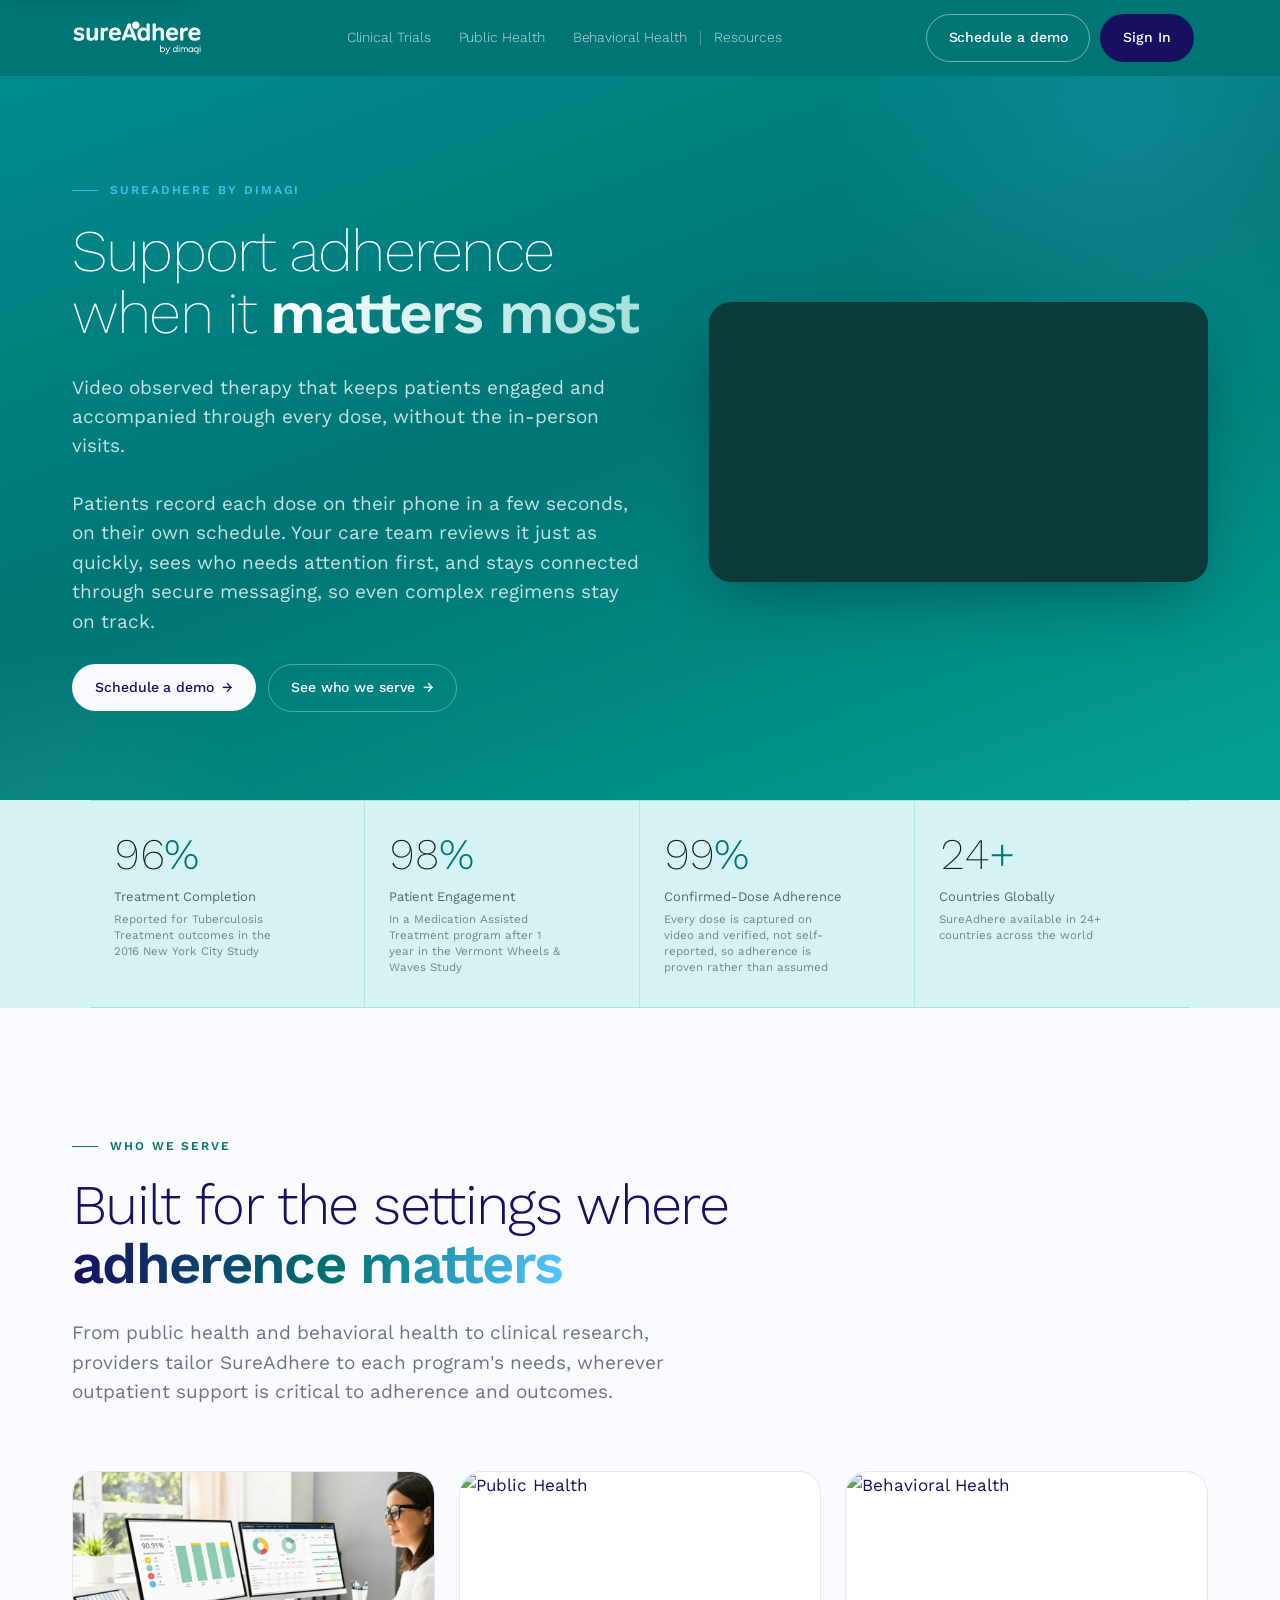
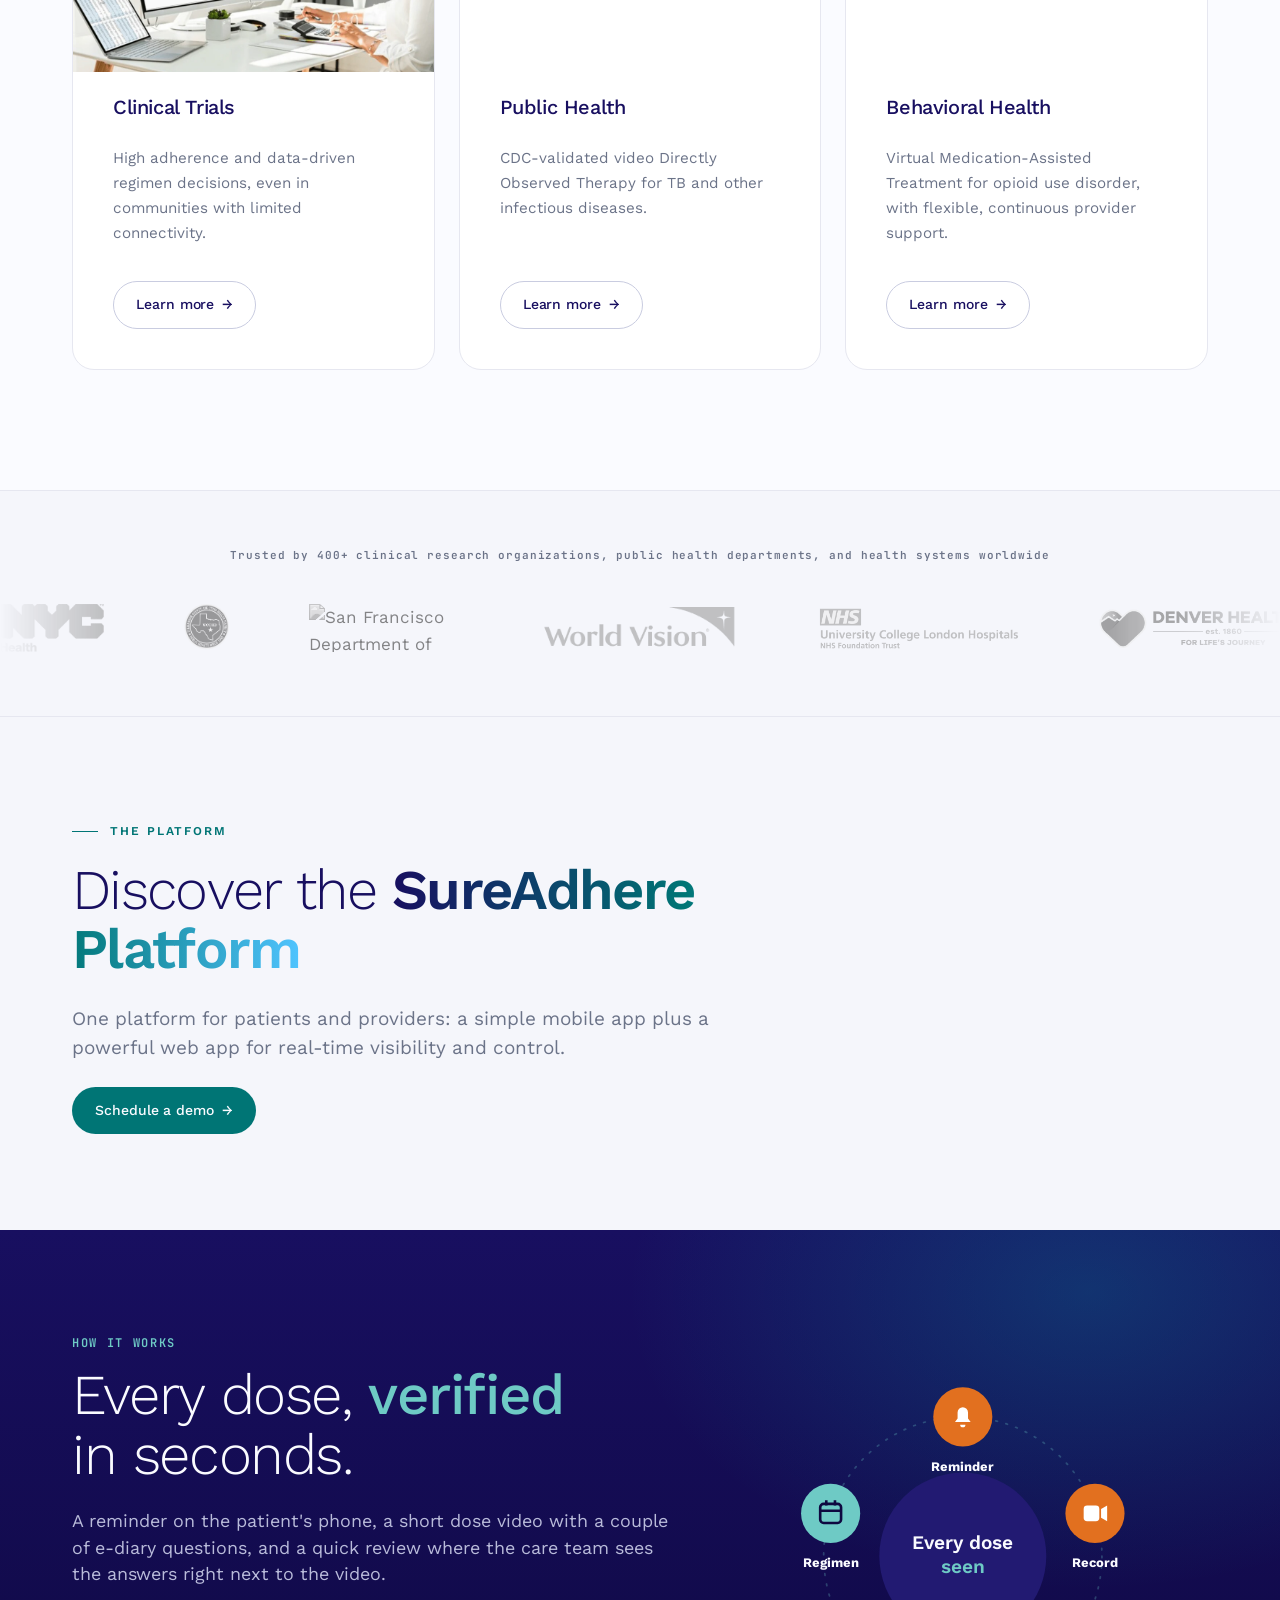
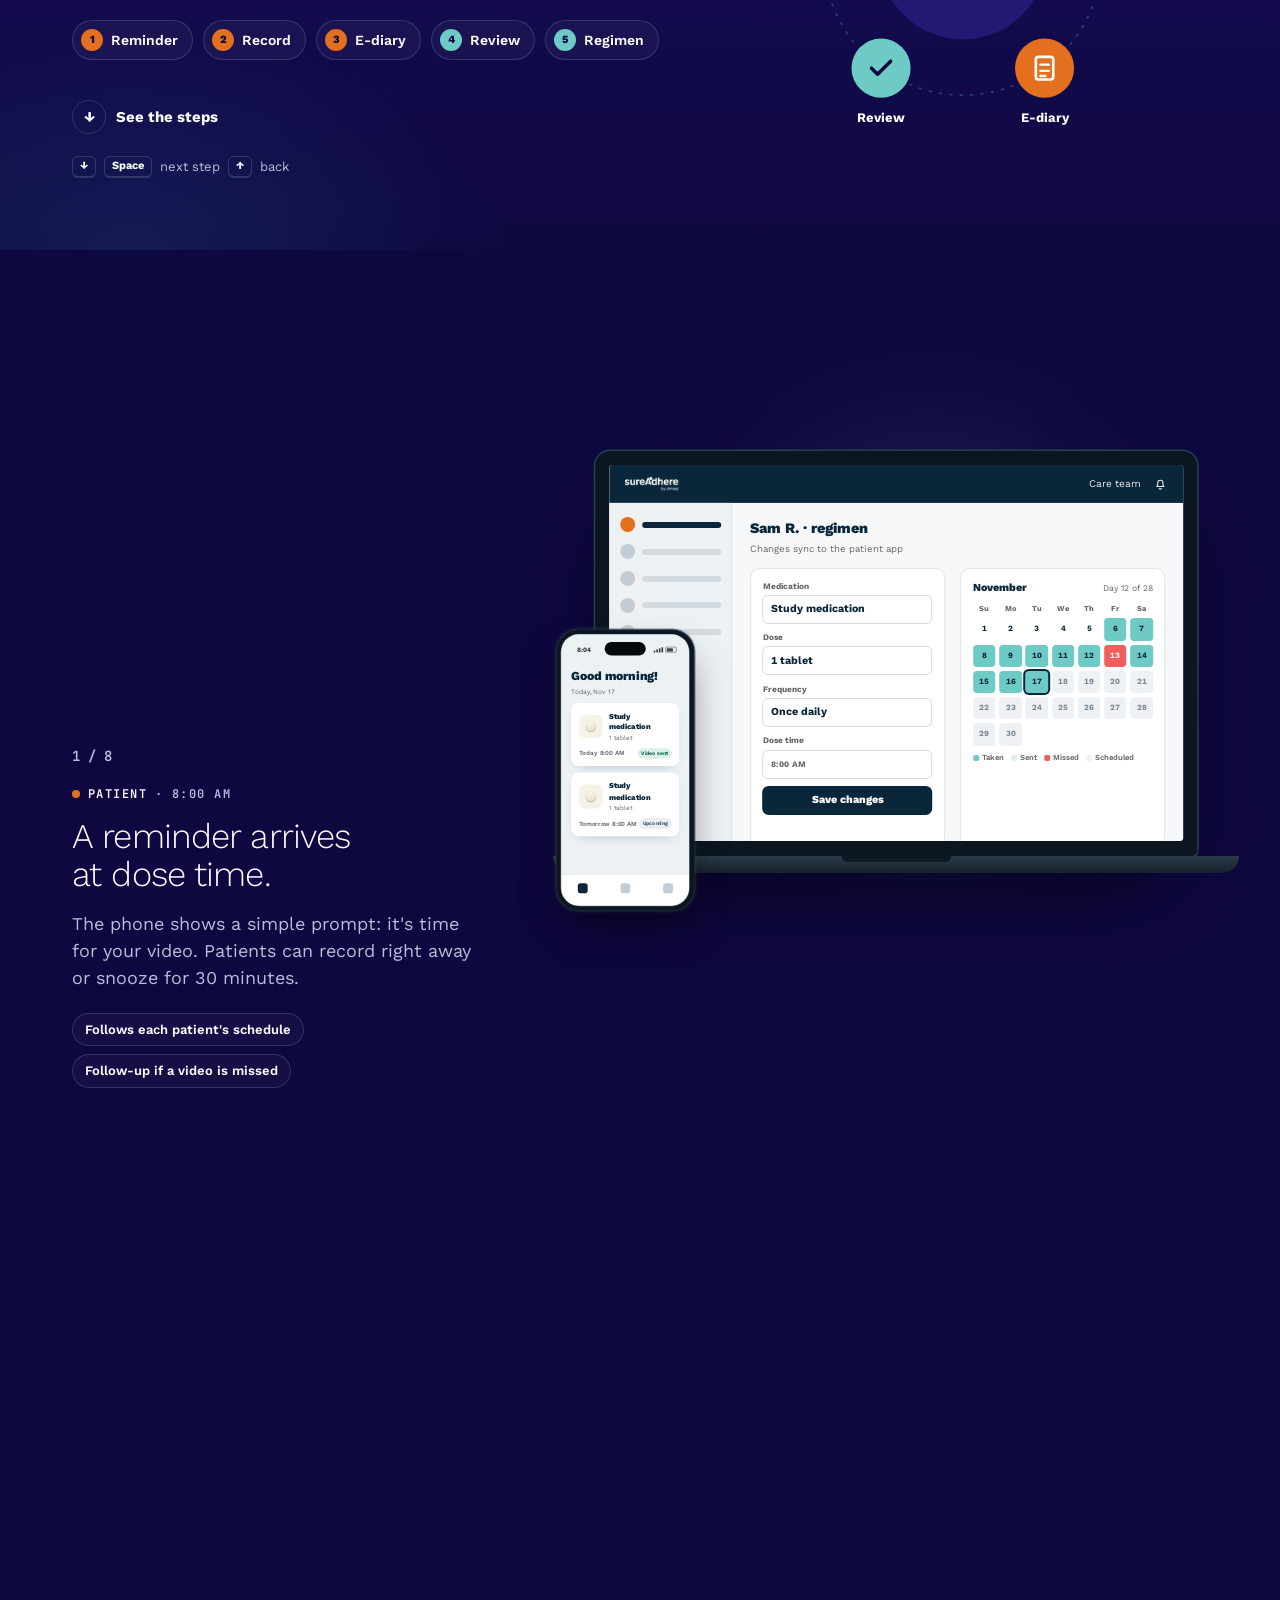
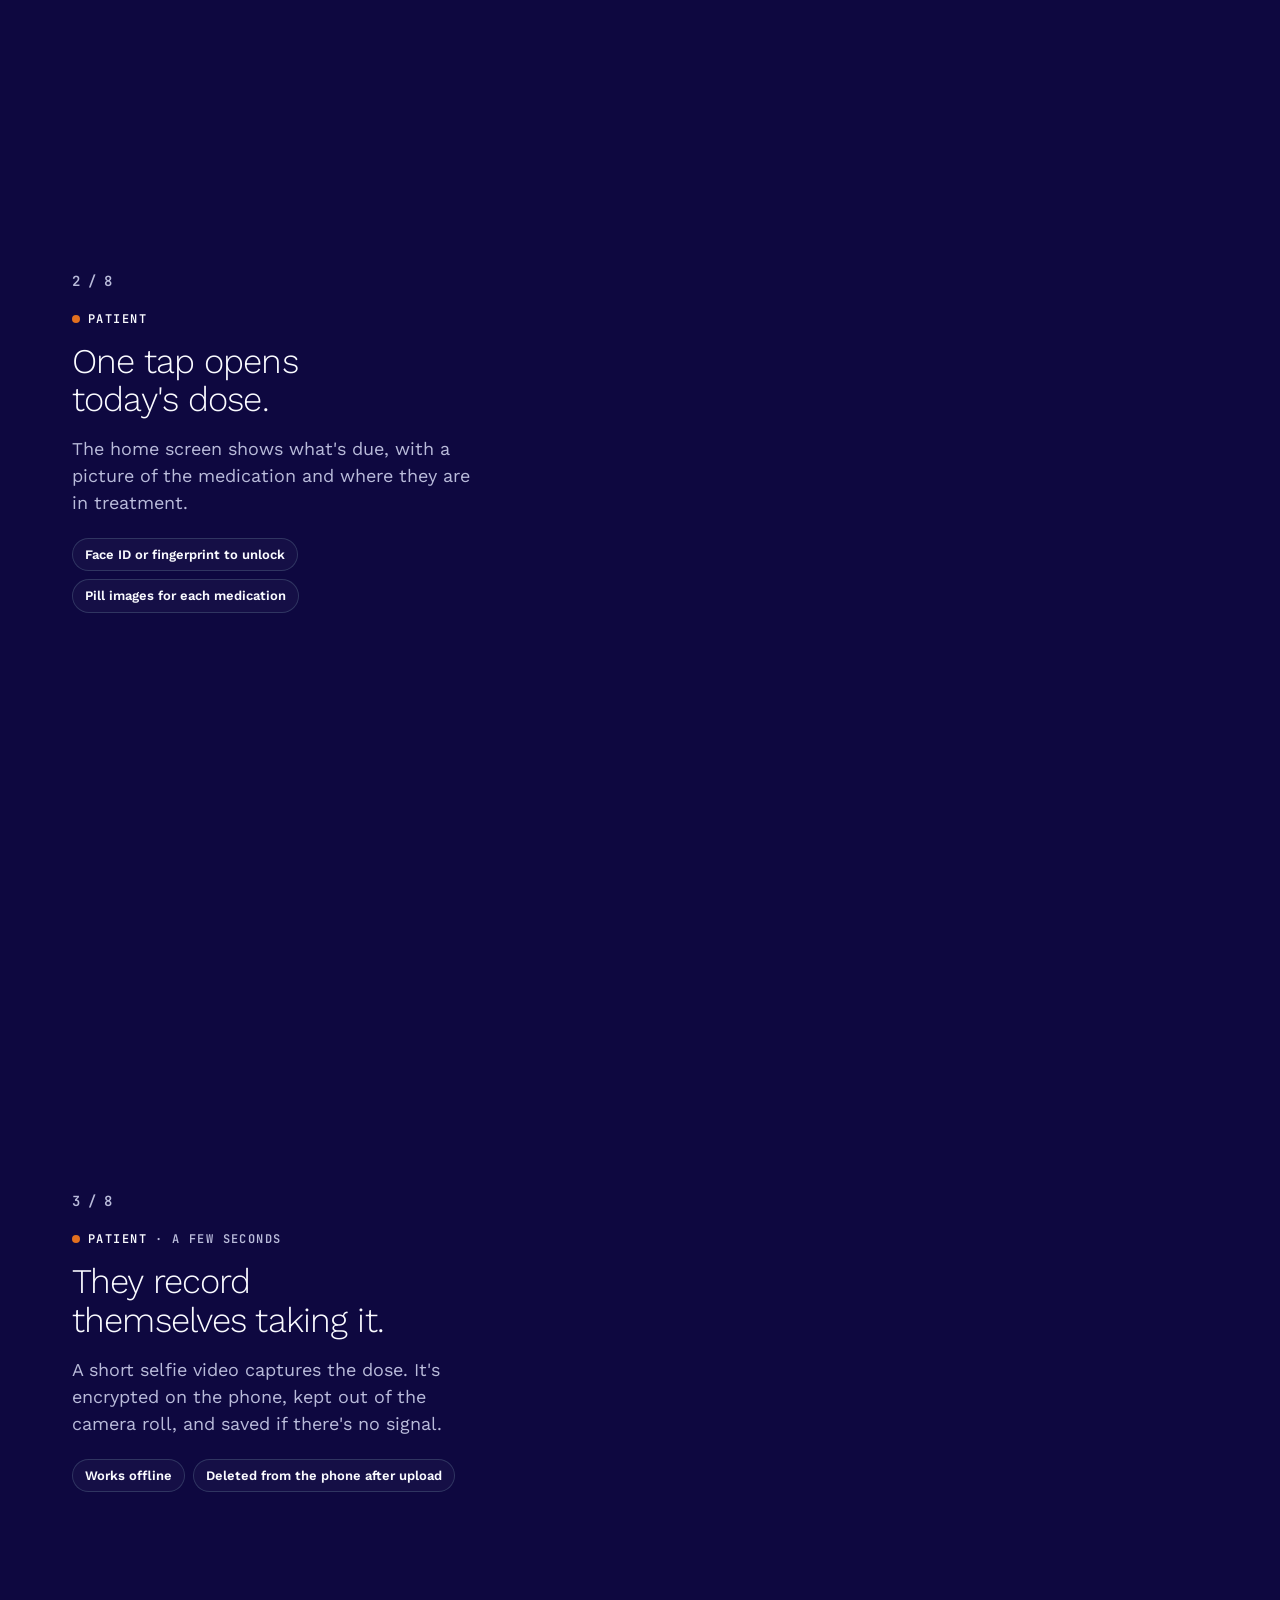
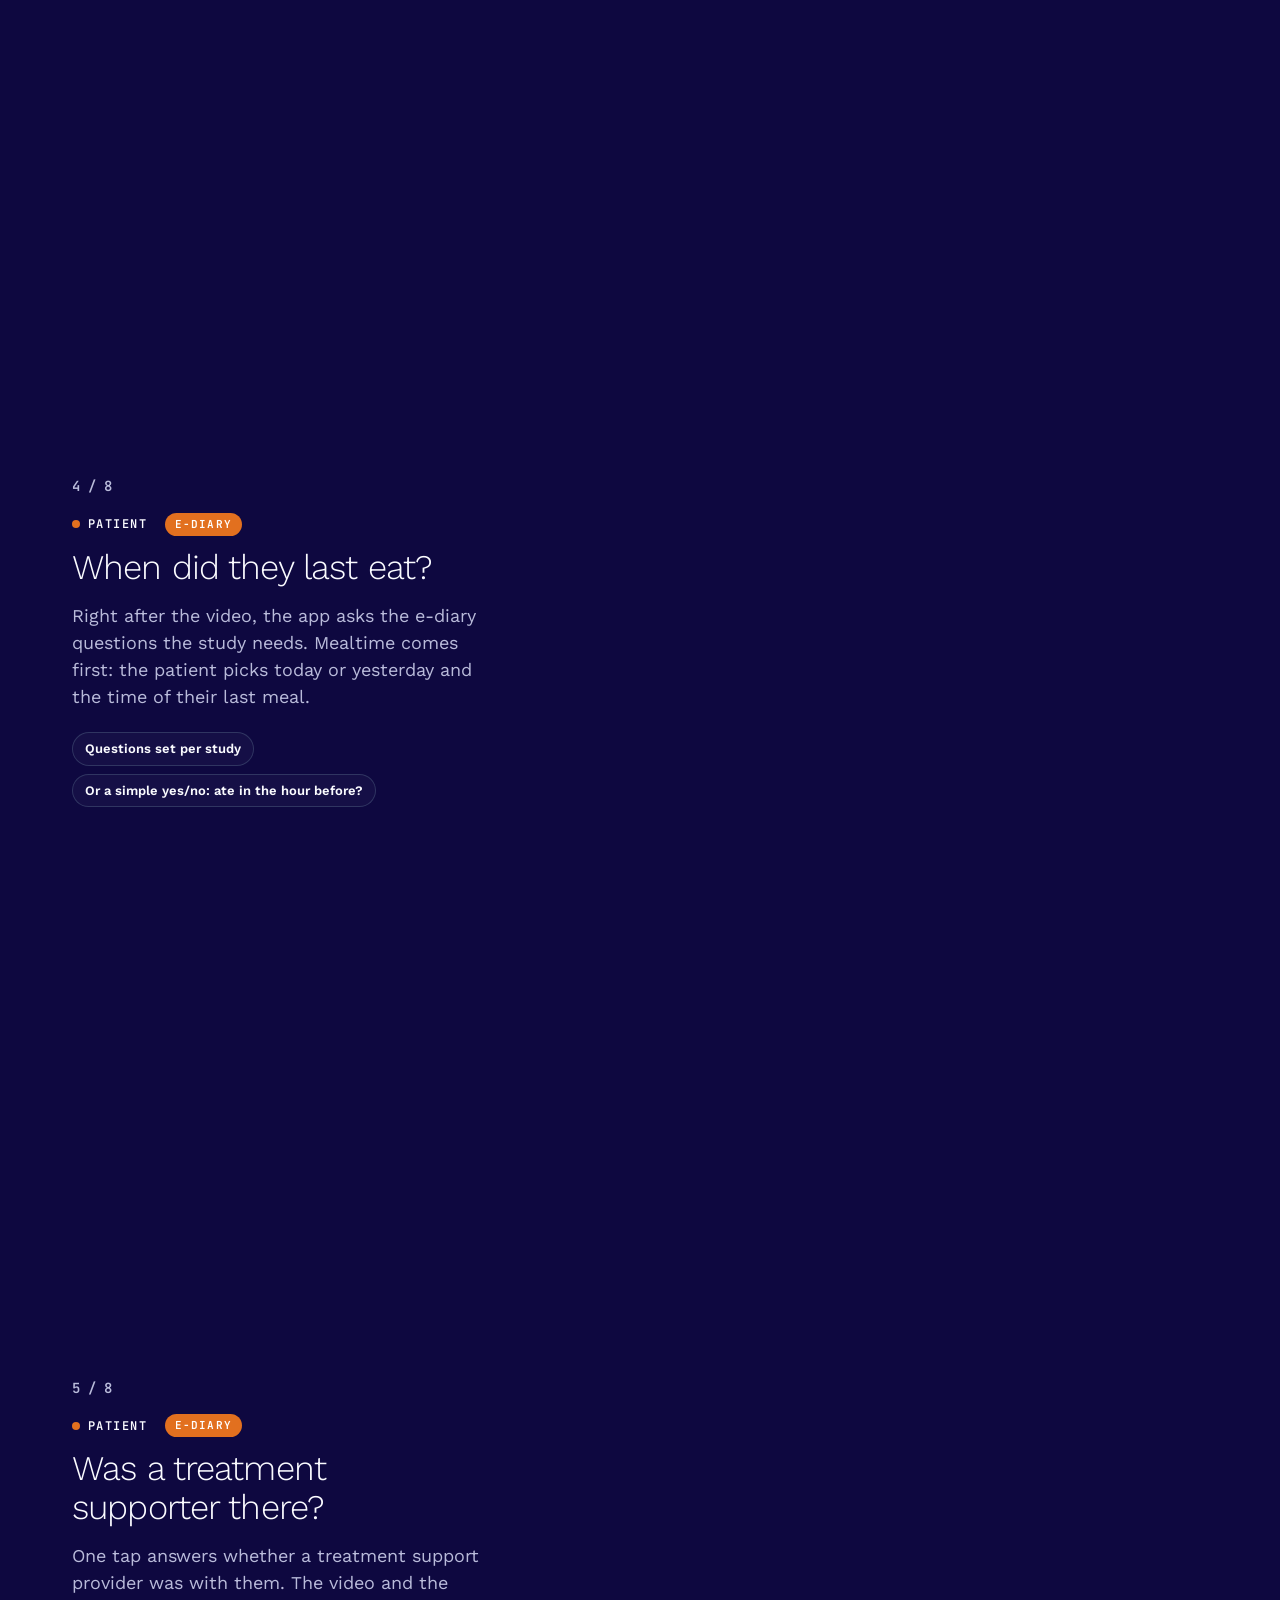
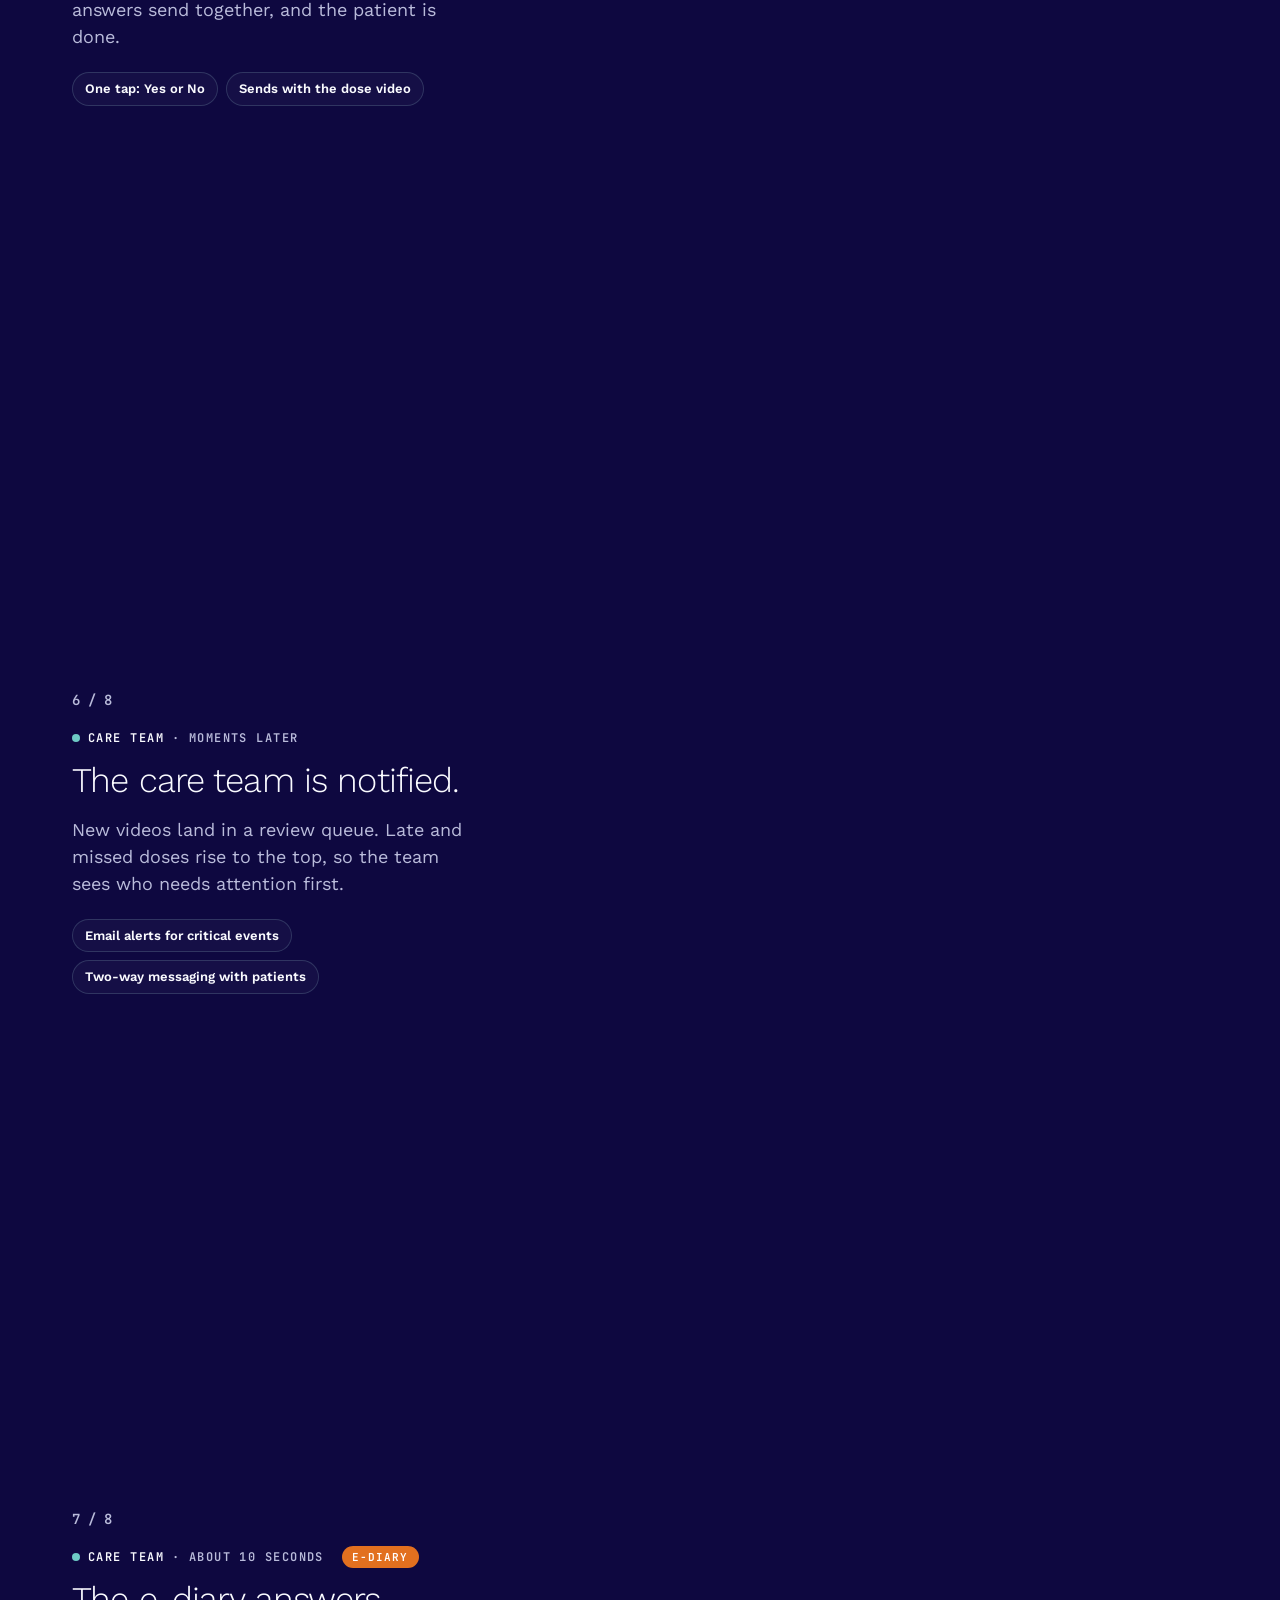
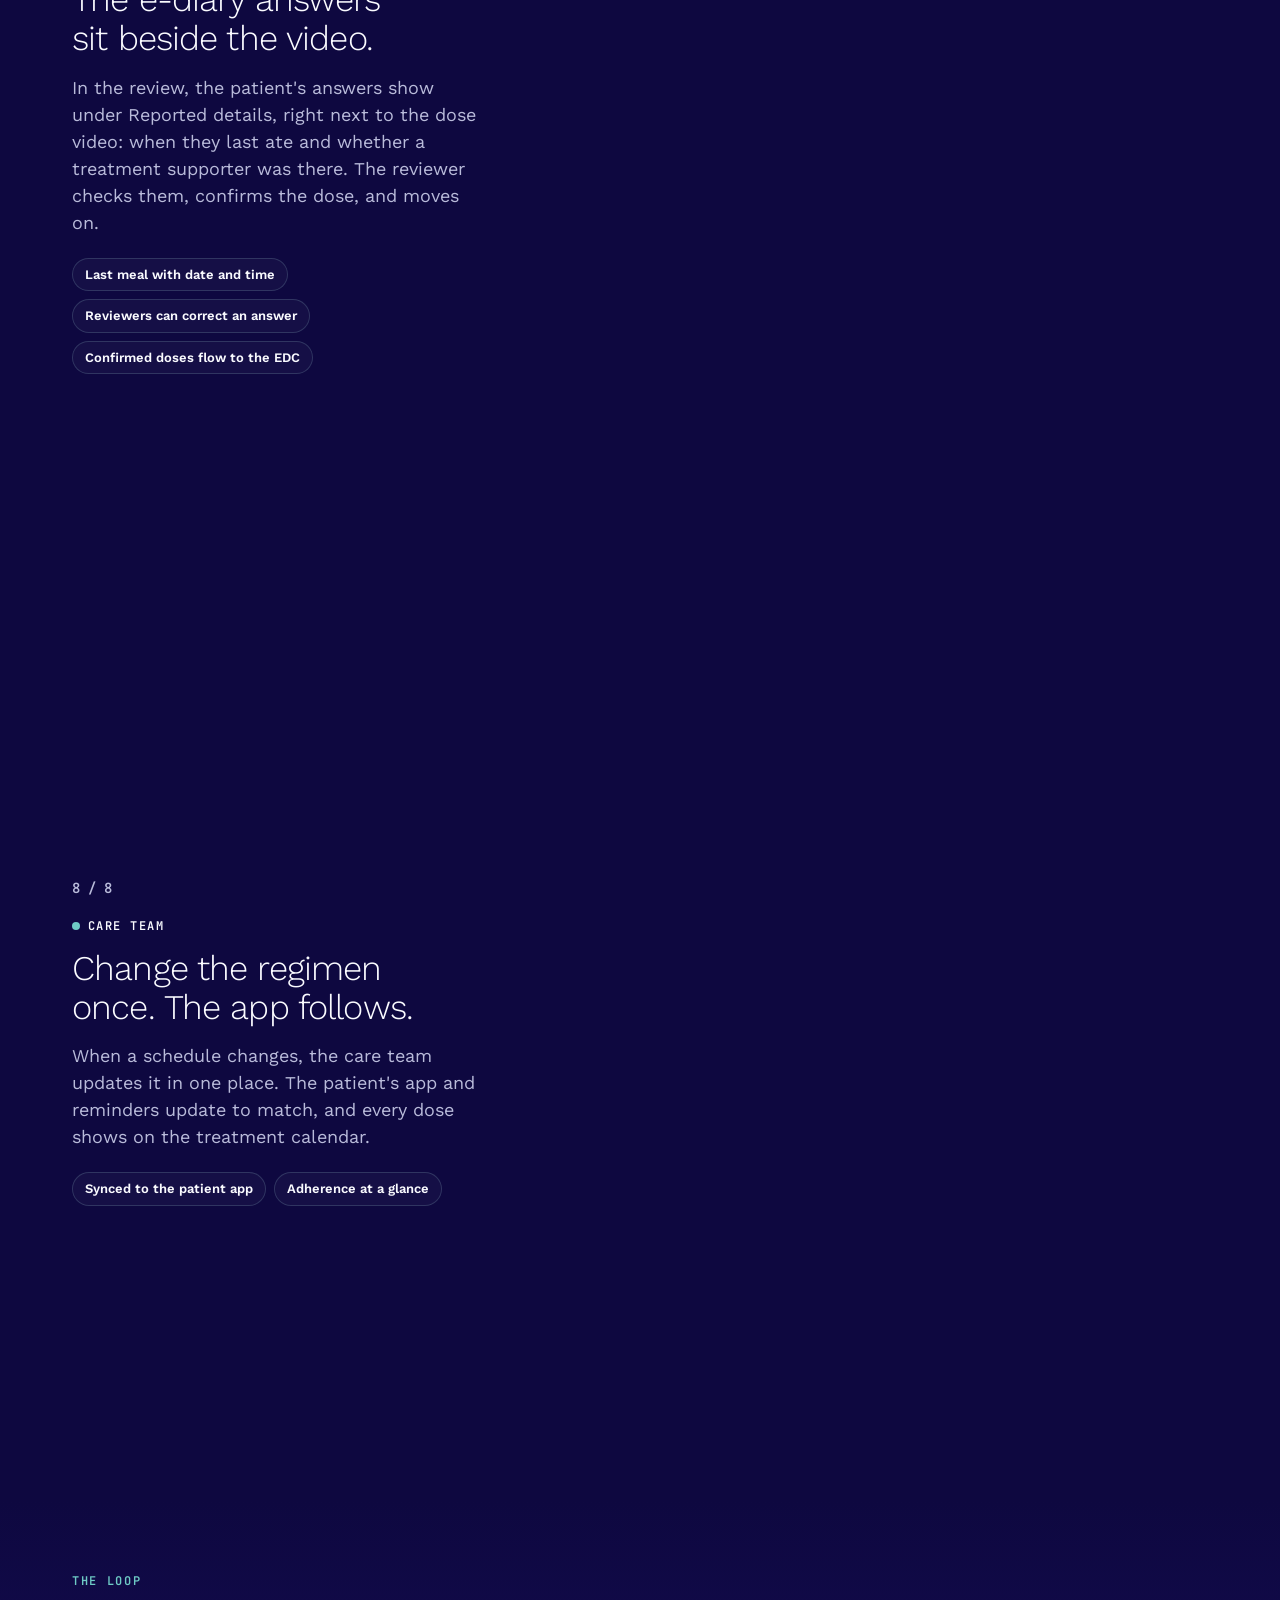
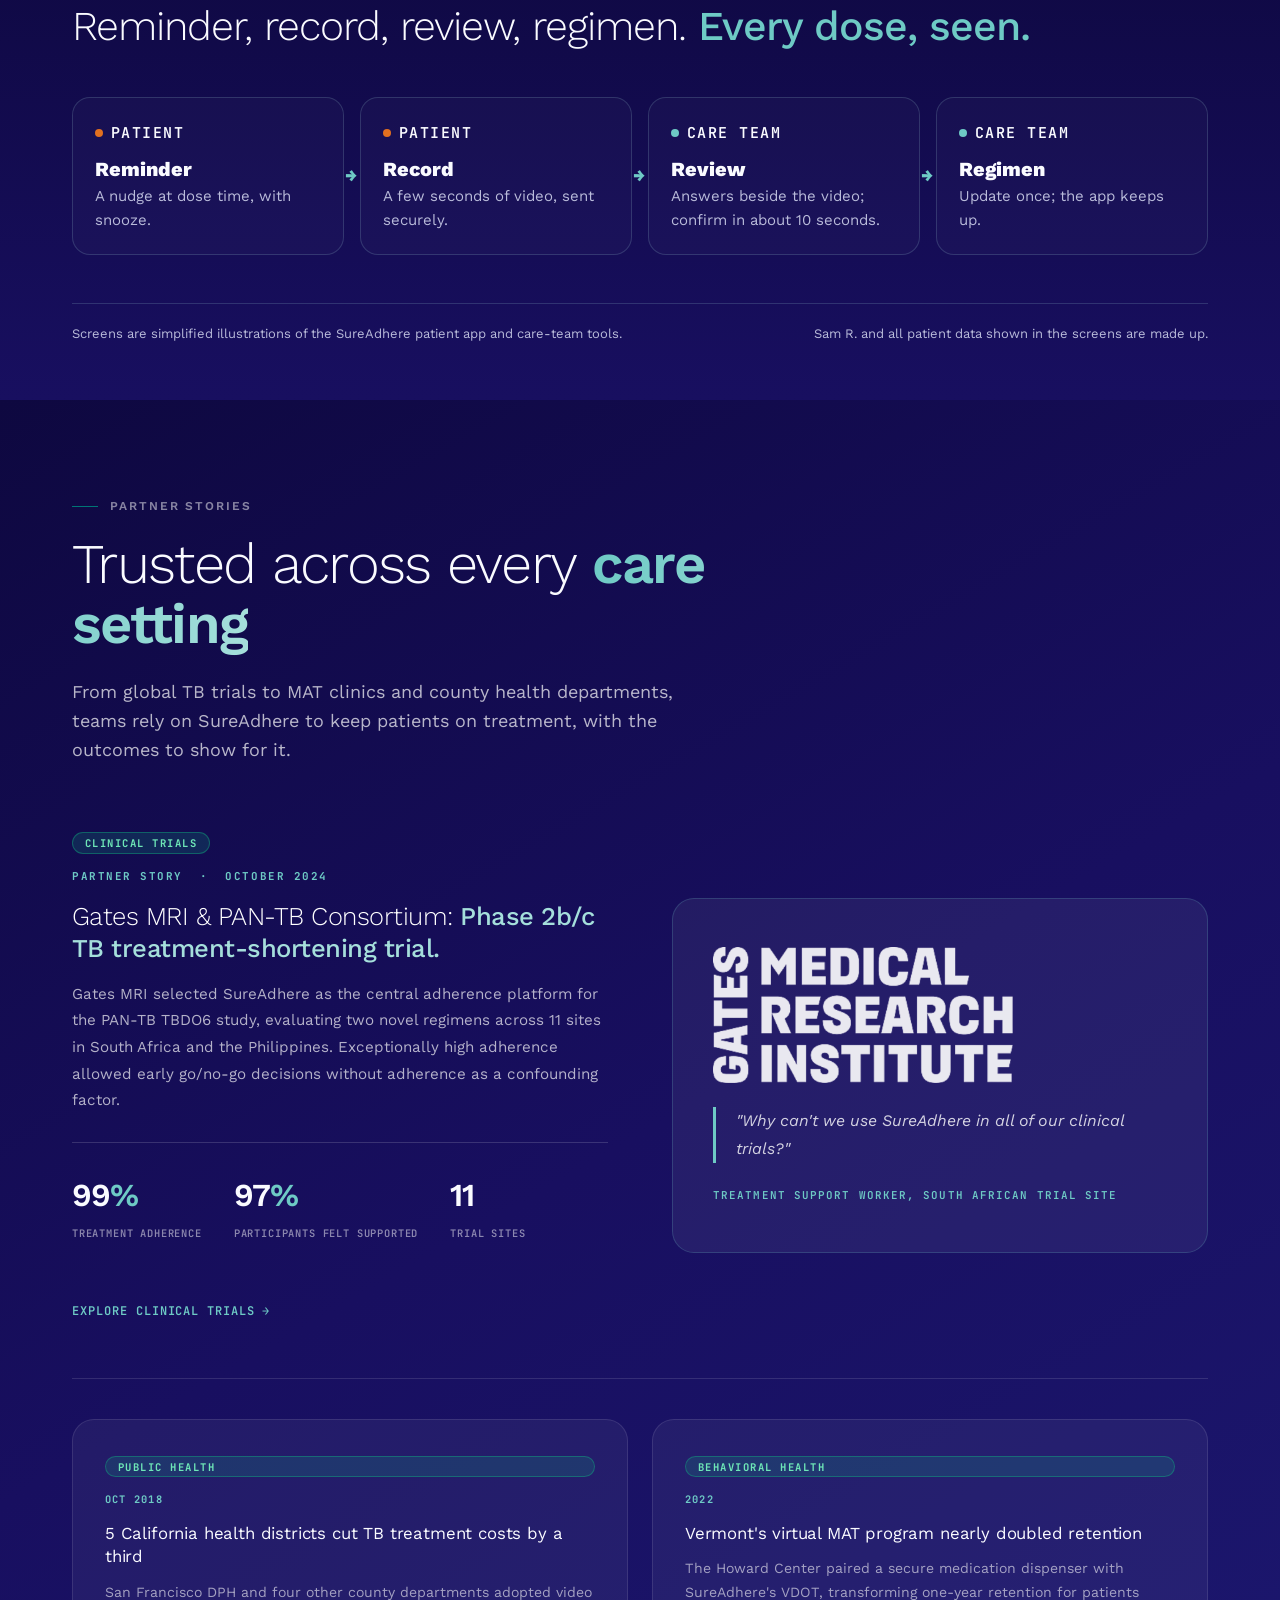
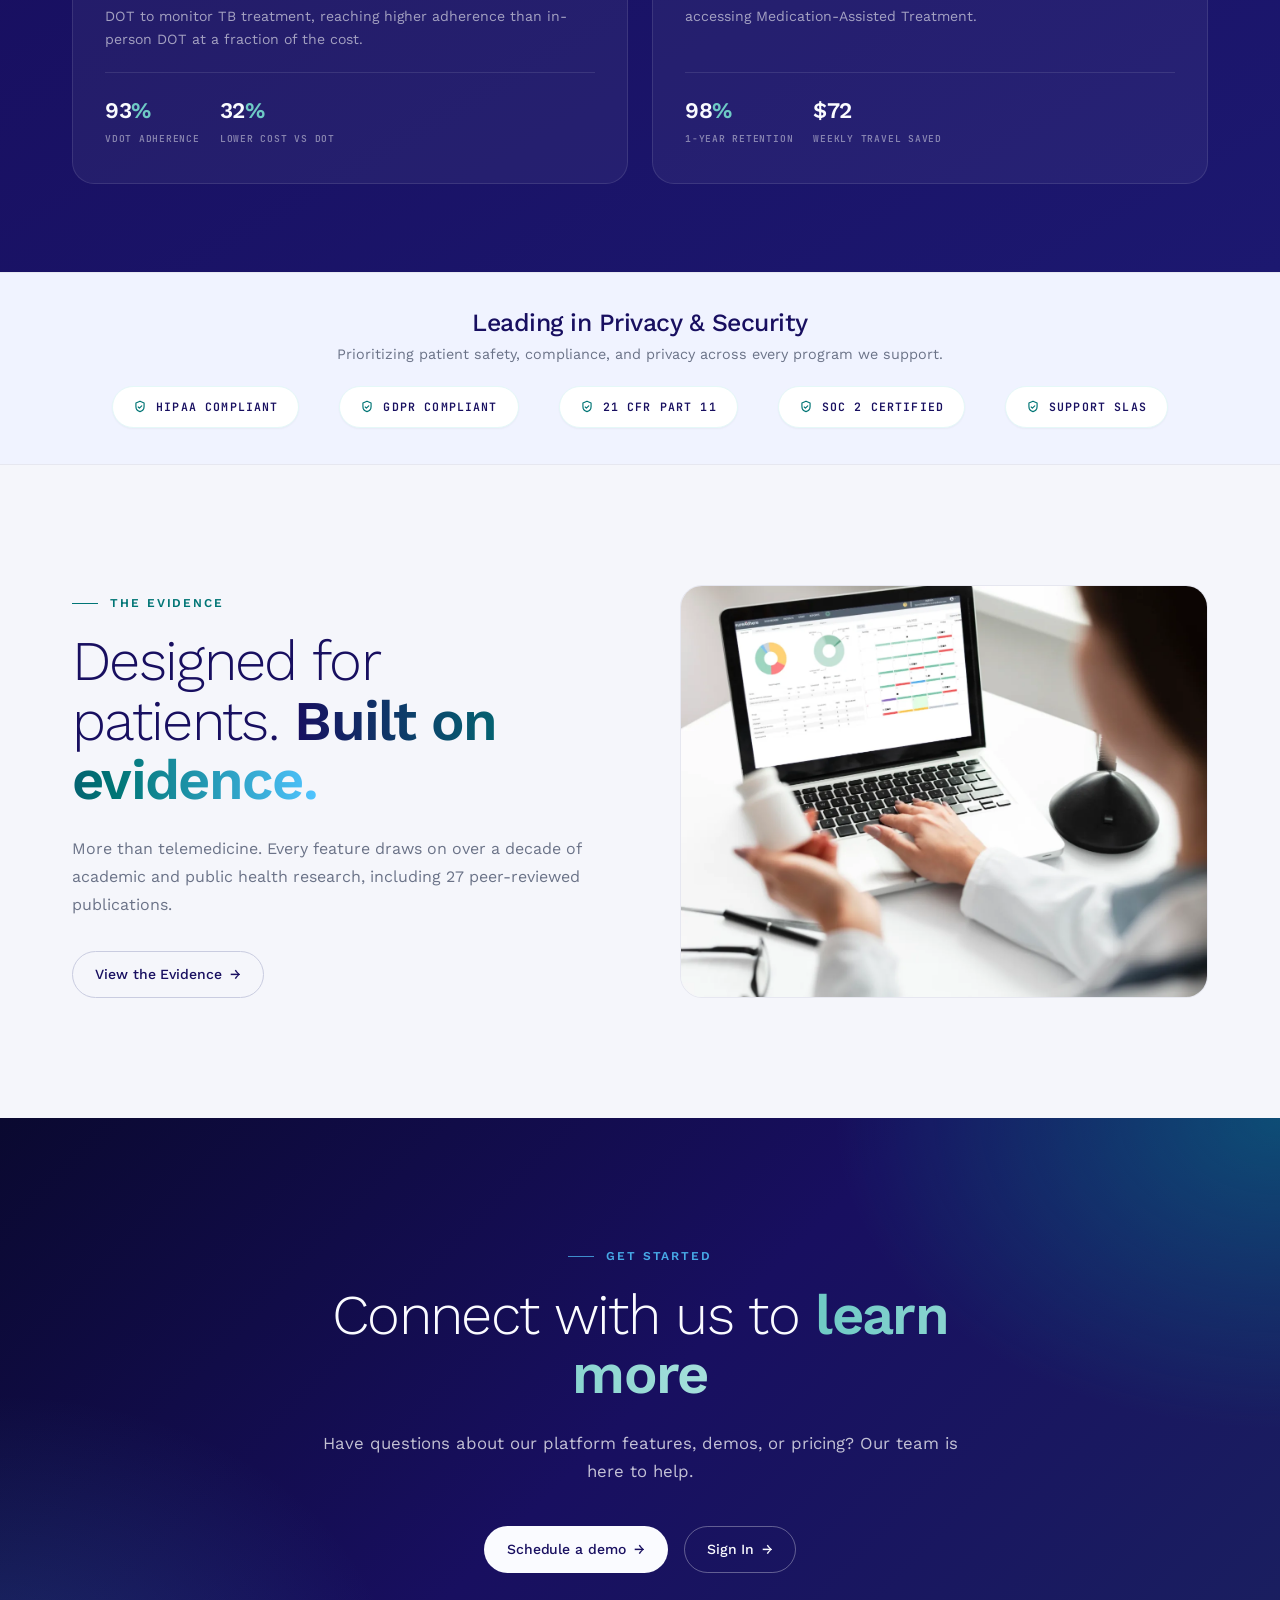
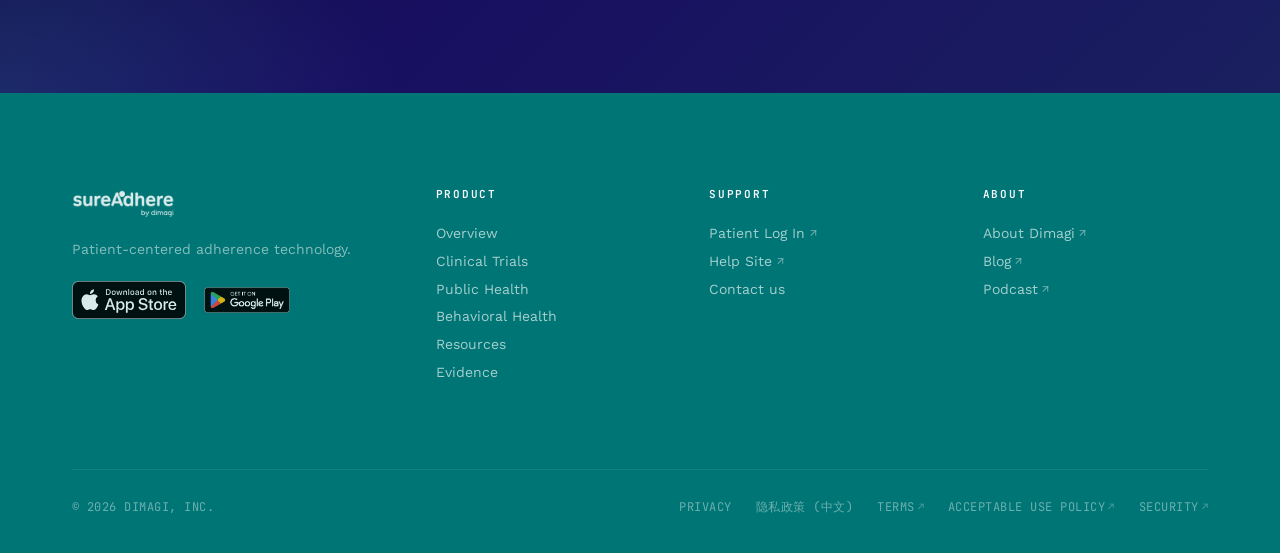
==== index.html @ 489ad6ce "Rewrite the homepage hero intro around video observed therapy Replaces the two intro paragraphs unde" ====
<!doctype html>
<html lang="en">
<head>
<meta charset="utf-8" />
<link rel="icon" type="image/png" href="assets/favicon.png">
<meta name="viewport" content="width=device-width, initial-scale=1" />
<title>SureAdhere by Dimagi</title>
<meta name="description" content="Video Directly Observed Therapy (VDOT) for TB, behavioral health, and clinical trials. Better adherence and outcomes without in-person visits.">

<meta property="og:type" content="website">
<meta property="og:site_name" content="SureAdhere">
<meta property="og:locale" content="en_US">
<meta property="og:url" content="https://sureadhere.dimagi.com/">
<meta property="og:title" content="SureAdhere: Patient-Centered Adherence Technology">
<meta property="og:description" content="Video Directly Observed Therapy (VDOT) for TB, behavioral health, and clinical trials. Better adherence and outcomes without in-person visits.">
<meta property="og:image" content="https://sureadhere.dimagi.com/assets/images/platform-computer.png">
<meta name="twitter:card" content="summary_large_image">
<link rel="canonical" href="https://sureadhere.dimagi.com/">

<script type="application/ld+json">
{
  "@context": "https://schema.org",
  "@graph": [
    {
      "@type": "Organization",
      "@id": "https://sureadhere.dimagi.com/#organization",
      "name": "SureAdhere",
      "alternateName": "SureAdhere by Dimagi",
      "url": "https://sureadhere.dimagi.com/",
      "logo": "https://sureadhere.dimagi.com/assets/images/sureadhere-logo-full-color.png",
      "description": "SureAdhere is a patient-centered video directly observed therapy (VDOT) platform supporting medication adherence across tuberculosis, behavioral health, and clinical trials.",
      "parentOrganization": {
        "@type": "Organization",
        "name": "Dimagi, Inc.",
        "url": "https://dimagi.com/"
      }
    },
    {
      "@type": "WebSite",
      "@id": "https://sureadhere.dimagi.com/#website",
      "url": "https://sureadhere.dimagi.com/",
      "name": "SureAdhere",
      "publisher": { "@id": "https://sureadhere.dimagi.com/#organization" },
      "inLanguage": "en"
    },
    {
      "@type": "SoftwareApplication",
      "name": "SureAdhere",
      "operatingSystem": "iOS, Android, Web",
      "applicationCategory": "HealthApplication",
      "url": "https://sureadhere.dimagi.com/",
      "publisher": { "@id": "https://sureadhere.dimagi.com/#organization" }
    }
  ]
}
</script>
<link rel="preconnect" href="https://fonts.googleapis.com">
<link rel="preconnect" href="https://fonts.gstatic.com" crossorigin>
<link rel="preconnect" href="https://cdn.gtranslate.net">
<link href="https://fonts.googleapis.com/css2?family=Work+Sans:wght@200;300;400;500;600;700&family=JetBrains+Mono:wght@400;500;600&display=swap" rel="stylesheet">
<link rel="stylesheet" href="assets/styles.css">
<style>
  /* ── Who We Serve cards ── */
  .serve-grid {
    display: grid;
    grid-template-columns: repeat(3, 1fr);
    gap: 24px;
    margin-top: 48px;
  }
  .serve-card {
    background: var(--paper-2);
    border: 1px solid var(--line);
    border-radius: var(--radius-lg);
    overflow: hidden;
    display: flex;
    flex-direction: column;
    transition: box-shadow 200ms ease, transform 200ms ease;
  }
  .serve-card:hover {
    box-shadow: 0 8px 32px -8px rgba(13,168,157,0.18);
    transform: translateY(-3px);
  }
  .serve-card-icon {
    padding: 40px 40px 0;
  }
  .serve-card-icon img {
    width: 64px; height: 64px;
    object-fit: contain;
  }
  .serve-card-body {
    padding: 24px 40px 40px;
    flex: 1;
    display: flex;
    flex-direction: column;
    gap: 12px;
  }
  .serve-card-body h3 {
    font-size: 1.25rem;
    font-weight: 500;
  }
  .serve-card-body p {
    font-size: 0.95rem;
    color: var(--muted);
    line-height: 1.65;
    flex: 1;
  }
  .serve-card-body .btn {
    align-self: flex-start;
    margin-top: 8px;
  }
  @media (max-width: 860px) {
    .serve-grid { grid-template-columns: 1fr; }
  }

  /* ── Platform split ── */
  .platform-split {
    display: grid;
    grid-template-columns: 1fr 1fr;
    gap: 0;
    border: 1px solid var(--line);
    border-radius: var(--radius-lg);
    overflow: hidden;
    margin-top: 48px;
  }
  .platform-split-panel {
    padding: 56px 48px;
    display: flex;
    flex-direction: column;
    gap: 16px;
  }
  .platform-split-panel:first-child {
    border-right: 1px solid var(--line);
  }
  .platform-split-panel h3 {
    font-size: 1.35rem;
    font-weight: 500;
  }
  .platform-split-panel p {
    color: var(--muted);
    font-size: 0.95rem;
    line-height: 1.7;
  }
  .platform-split-panel .platform-screenshot {
    margin-top: 24px;
    border-radius: var(--radius);
    overflow: hidden;
    border: 1px solid var(--line);
  }
  .platform-split-panel .platform-screenshot img {
    width: 100%;
    height: auto;
    display: block;
  }
  .feature-list {
    display: flex;
    flex-direction: column;
    gap: 16px;
    margin-top: 12px;
  }
  .feature-list li {
    display: flex;
    align-items: flex-start;
    gap: 12px;
    list-style: none;
  }
  .feature-list li::before {
    content: "→";
    color: var(--indigo);
    font-weight: 500;
    font-size: 0.85rem;
    flex-shrink: 0;
    margin-top: 2px;
  }
  .feature-list li .fl-inner {
    display: flex;
    flex-direction: column;
    gap: 3px;
  }
  .feature-list li .fl-label {
    font-size: 0.88rem;
    font-weight: 500;
    color: var(--ink);
  }
  .feature-list li .fl-desc {
    font-size: 0.82rem;
    color: var(--muted);
    line-height: 1.6;
    font-weight: 300;
  }
  @media (max-width: 860px) {
    .platform-split { grid-template-columns: 1fr; }
    .platform-split-panel:first-child { border-right: none; border-bottom: 1px solid var(--line); }
    .platform-split-panel { padding: 36px 28px; }
  }

  /* ── Timeline / Our Story ── */
  .timeline {
    display: flex;
    flex-direction: column;
    gap: 0;
    border-left: 2px solid var(--line);
    margin-left: 12px;
    padding-top: 8px;
  }
  .timeline-item {
    position: relative;
    padding: 0 0 40px 36px;
  }
  .timeline-item:last-child { padding-bottom: 0; }
  .timeline-dot {
    position: absolute;
    left: -9px;
    top: 4px;
    width: 16px; height: 16px;
    border-radius: 50%;
    background: var(--indigo);
    border: 3px solid var(--paper);
    box-shadow: 0 0 0 2px var(--indigo);
  }
  .timeline-year {
    font-family: var(--mono);
    font-size: 0.72rem;
    font-weight: 600;
    letter-spacing: 0.1em;
    color: var(--indigo);
    text-transform: uppercase;
    margin-bottom: 6px;
  }
  .timeline-text {
    font-size: 0.95rem;
    color: var(--muted);
    line-height: 1.6;
  }
  .timeline-text strong { color: var(--ink); }

  /* ── Stats sub-label ── */
  .hero-stats-sub {
    font-size: 0.72rem;
    color: rgba(13,31,31,0.5);
    line-height: 1.4;
    margin-top: 4px;
    max-width: 180px;
  }

  /* ── Compliance badges ── */
  .compliance-band {
    background: var(--paper-cool);
    border-top: 1px solid var(--line);
    border-bottom: 1px solid var(--line);
    padding: 36px 0;
  }
  .compliance-items {
    display: flex;
    align-items: center;
    justify-content: center;
    gap: 40px;
    flex-wrap: wrap;
  }
  .compliance-badge {
    display: inline-flex;
    align-items: center;
    gap: 9px;
    font-family: var(--mono);
    font-size: 0.72rem;
    font-weight: 600;
    letter-spacing: 0.1em;
    text-transform: uppercase;
    color: var(--indigo-deep);
    background: var(--paper-2);
    border: 1px solid var(--indigo-soft);
    border-radius: 999px;
    padding: 11px 20px;
    box-shadow: 0 1px 2px rgba(13,31,31,0.04);
    transition: border-color 180ms ease, box-shadow 180ms ease, transform 180ms ease;
  }
  .compliance-badge:hover {
    border-color: var(--indigo);
    box-shadow: 0 6px 18px -8px rgba(0,144,144,0.32);
    transform: translateY(-1px);
  }
  .compliance-badge svg {
    width: 14px; height: 14px;
    color: var(--indigo);
    flex-shrink: 0;
  }

  /* ── Stats band: light teal variant (mirrors CommCare pattern) ── */
  .hero-stats--on-teal {
    background: #D4F3F2;
    padding: 0 max(48px, calc((100vw - 1100px) / 2));
    margin-top: 0;
  }
  .hero-stats--on-teal .hero-stats-grid {
    border-top-color: rgba(0,144,144,0.2);
    border-bottom-color: rgba(0,144,144,0.2);
  }
  .hero-stats--on-teal .hero-stats-cell { border-right-color: rgba(0,144,144,0.15); }
  .hero-stats--on-teal .hero-stats-num { color: #0D1F1F; }
  .hero-stats--on-teal .hero-stats-num span { color: #007575; }
  .hero-stats--on-teal .hero-stats-lbl { color: rgba(13,31,31,0.65); }

  /* ── Logo marquee ── */
  .logo-strip-sa {
    padding: 56px 0 64px;
    background: var(--paper-warm);
    border-top: 1px solid var(--line);
    border-bottom: 1px solid var(--line);
    overflow: hidden;
  }
  .logo-strip-sa .logo-strip-label {
    text-align: center;
    font-family: var(--mono);
    font-size: 11px;
    font-weight: 600;
    letter-spacing: 0.08em;
    text-transform: none;
    color: var(--muted);
    margin: 0 0 40px;
  }
  .sa-logo-marquee {
    position: relative;
    -webkit-mask-image: linear-gradient(to right, transparent 0%, black 8%, black 92%, transparent 100%);
    mask-image: linear-gradient(to right, transparent 0%, black 8%, black 92%, transparent 100%);
  }
  .sa-logo-track {
    display: flex;
    gap: 0;
    animation: sa-marquee 40s linear infinite;
    width: max-content;
  }
  .sa-logo-set {
    display: flex;
    align-items: center;
    gap: 80px;
    flex-shrink: 0;
    padding-right: 80px;
  }
  .sa-logo-img {
    height: 48px;
    width: auto;
    max-width: 200px;
    object-fit: contain;
    filter: grayscale(1) contrast(0.85);
    opacity: 0.55;
    transition: filter 250ms ease, opacity 250ms ease;
    flex-shrink: 0;
  }
  .sa-logo-img:hover {
    filter: grayscale(0) contrast(1);
    opacity: 1;
  }
  @keyframes sa-marquee {
    from { transform: translateX(0); }
    to { transform: translateX(-50%); }
  }

  /* ── Closing CTA band (deep, bookends the teal hero) ── */
  .cta-final {
    background: var(--grad-deep);
    color: var(--paper);
    position: relative;
    overflow: hidden;
    text-align: center;
  }
  .cta-final::before {
    content: "";
    position: absolute; inset: 0;
    background:
      radial-gradient(58% 90% at 100% 0%, rgba(0,144,144,0.45), transparent 60%),
      radial-gradient(48% 80% at 0% 100%, rgba(80,196,255,0.16), transparent 65%);
    pointer-events: none;
  }
  .cta-final .container { position: relative; z-index: 1; }
  .cta-final .section-title { color: var(--paper); }
  .cta-final .section-title em {
    background: linear-gradient(90deg, #6ECAC5 0%, #A5DFDB 100%);
    -webkit-background-clip: text;
    -webkit-text-fill-color: transparent;
    background-clip: text;
    font-weight: 600;
  }
  .cta-final-sub {
    color: rgba(255,255,255,0.74);
    font-size: 1.05rem;
    line-height: 1.7;
    margin: 24px 0 40px;
  }
  .cta-final-actions {
    display: flex; gap: 16px;
    justify-content: center;
    flex-wrap: wrap;
  }

  /* ── Hero entrance (gentle rise; opacity never drops to 0 so a frozen
        frame still shows the text) ── */
  @keyframes sa-hero-rise {
    from { opacity: 0.001; transform: translateY(16px); }
    to   { opacity: 1; transform: translateY(0); }
  }
  .hero.hero-dark .eyebrow,
  .hero.hero-dark .hero-title,
  .hero.hero-dark .hero-sub,
  .hero.hero-dark .hero-ctas {
    animation: sa-hero-rise 0.7s cubic-bezier(0.22, 1, 0.36, 1) both;
  }
  .hero.hero-dark .hero-title       { animation-delay: 0.07s; }
  .hero.hero-dark .hero-sub:nth-of-type(1) { animation-delay: 0.15s; }
  .hero.hero-dark .hero-sub:nth-of-type(2) { animation-delay: 0.21s; }
  .hero.hero-dark .hero-ctas        { animation-delay: 0.29s; }
  .hero.hero-dark .hero-image       { animation: sa-hero-rise 0.9s ease 0.18s both; }

  /* ── Stats count-up: tabular figures keep width steady while counting ── */
  .hero-stats--on-teal .hero-stats-num { font-variant-numeric: tabular-nums; }

  /* ── Reduced-motion: show everything statically ── */
  @media (prefers-reduced-motion: reduce) {
    .sa-logo-track { animation: none; }
    .hero.hero-dark .eyebrow,
    .hero.hero-dark .hero-title,
    .hero.hero-dark .hero-sub,
    .hero.hero-dark .hero-ctas,
    .hero.hero-dark .hero-image { animation: none; opacity: 1; transform: none; }
  }

  /* ── Homepage partner stories (reuses .partner-stories-dark; adds an
        on-dark lede, whole-card links, and a text link) ── */
  .partner-stories-dark .ps-lede {
    font-size: 18px;
    line-height: 1.6;
    color: rgba(255,255,255,0.7);
    max-width: 640px;
    margin: 0;
  }
  .partner-stories-dark a.story-card {
    display: flex;
    flex-direction: column;
    color: inherit;
    transition: border-color 200ms ease, background 200ms ease, transform 200ms ease;
  }
  .partner-stories-dark a.story-card:hover {
    border-color: rgba(110,202,197,0.55);
    background: rgba(255,255,255,0.08);
    transform: translateY(-3px);
  }
  .partner-stories-dark .story-card h4 { transition: color 180ms ease; }
  .partner-stories-dark a.story-card:hover h4 { color: #A5DFDB; }
  .partner-stories-dark .story-card-stats { margin-top: auto; }
  .partner-stories-dark .story-link {
    display: inline-flex;
    align-items: center;
    gap: 7px;
    font-family: var(--mono);
    font-size: 12px;
    font-weight: 600;
    letter-spacing: 0.08em;
    text-transform: uppercase;
    color: #6ECAC5;
    margin-top: 28px;
  }
  .partner-stories-dark .story-link::after { content: "→"; transition: transform 150ms ease; }
  /* Green sector pill on the three partner-story cards (home). */
  .partner-stories-dark .sector-tag {
    display: inline-block;
    font-family: var(--mono);
    font-size: 0.66rem;
    font-weight: 700;
    letter-spacing: 0.14em;
    text-transform: uppercase;
    color: #6EE7B7;
    background: rgba(16, 185, 129, 0.16);
    border: 1px solid rgba(16, 185, 129, 0.4);
    border-radius: 999px;
    padding: 5px 12px 4px;
    margin-bottom: 14px;
    line-height: 1;
  }
  .partner-stories-dark .story-link:hover { color: #A5DFDB; }
  .partner-stories-dark .story-link:hover::after { transform: translateX(3px); }

  /* ── Workflow scroll story (all classes prefixed wf- so nothing collides with assets/styles.css) ── */
  .wf { --nav-h: 76px; }
  .wf h1, .wf h2, .wf h3, .wf h4, .wf h5, .wf h6 { color: inherit; }
  .wf svg, .wf img { display: inline; }
  .wf {
  
    --bg: #0E0840;
    --bg-2: #180F60;
    --surface: #221A72;
    --line: rgba(165, 223, 219, .18);
    --text: #FAFBFF;
    --muted: #B9BBDA;
    --mint: #6ECAC5;
    --teal: #019688;
    --orange: #E2701F;
    --rose: #F05D5A;
    --amber: #FFCA28;
  
    --app-bg: #ECF1F4;
    --app-card: #FFFFFF;
    --app-ink: #09263A;
    --app-text: #333333;
    --app-sub: #666666;
    --app-sep: #E3E3E3;
    --app-sent: #DBF0E7;
    --app-sched: #C4CDD5;
    --font: var(--sans);
    --ph: min(560px, 74vh);
    --lw: min(680px, 47vw);
  }
  html { scroll-behavior: smooth; }
  .wf {
    background: var(--bg);
    color: var(--text);
    font-family: var(--font);
    font-size: 16px;
    line-height: 1.5;
    -webkit-font-smoothing: antialiased;
  }
  .wf .wf-gutter {
    padding-left: max(24px, env(safe-area-inset-left, 0px));
    padding-right: max(24px, env(safe-area-inset-right, 0px));
  }
  .wf h1, .wf h2, .wf h3 { text-wrap: balance; margin: 0; }
  .wf p { margin: 0; }
  .wf .wf-eyebrow {
    font-size: 12px; font-weight: 700; letter-spacing: .14em; text-transform: uppercase; color: var(--mint);
  }
  .wf .wf-topbar {
    display: flex; align-items: center; justify-content: space-between; gap: 16px;
    padding-block: 22px;
  }
  .wf .wf-topbar img { height: 26px; width: auto; }
  .wf .wf-keys { color: var(--muted); font-size: 13px; display: flex; gap: 8px; align-items: center; }
  .wf kbd {
    font-family: var(--font); font-size: 11px; font-weight: 700; color: var(--text);
    border: 1px solid var(--line); border-bottom-width: 2px; border-radius: 6px; padding: 1px 7px;
  }
  .wf .wf-hero {
    position: relative; overflow: hidden;
    background:
      radial-gradient(60% 80% at 85% 10%, rgba(0, 182, 181, .22), transparent 60%),
      radial-gradient(50% 60% at 10% 100%, rgba(80, 196, 255, .10), transparent 60%),
      linear-gradient(180deg, var(--bg-2), var(--bg));
  }
  .wf .wf-hero-inner {
    max-width: 1240px; margin: 0 auto; min-height: 78vh;
    display: grid; grid-template-columns: minmax(0, 1.1fr) minmax(0, .9fr); gap: 48px; align-items: center;
    padding-block: 32px 72px;
  }
  .wf .wf-hero .wf-title { font-size: clamp(40px, 5.4vw, 76px); line-height: 1.02; font-weight: 800; letter-spacing: -.02em; margin-top: 14px; }
  .wf .wf-hero .wf-title span { color: var(--mint); }
  .wf .wf-hero .wf-lead { font-size: clamp(17px, 1.4vw, 20px); color: var(--muted); max-width: 34em; margin-top: 22px; }
  .wf .wf-loop-chips { display: flex; flex-wrap: wrap; gap: 10px; margin-top: 32px; padding: 0; list-style: none; }
  .wf .wf-loop-chips li {
    display: flex; align-items: center; gap: 8px; padding: 8px 14px 8px 8px; border-radius: 999px;
    background: rgba(255,255,255,.04); border: 1px solid var(--line); font-weight: 600; font-size: 14px;
  }
  .wf .wf-loop-chips .wf-dot { width: 22px; height: 22px; border-radius: 50%; display: grid; place-items: center; font-size: 11px; font-weight: 800; color: var(--bg); }
  .wf .wf-who-p { background: var(--orange); }
  .wf .wf-who-c { background: var(--mint); }
  .wf .wf-begin {
    margin-top: 40px; display: inline-flex; align-items: center; gap: 10px; color: var(--text);
    text-decoration: none; font-weight: 700; font-size: 15px;
  }
  .wf .wf-begin .wf-arrow { width: 34px; height: 34px; border-radius: 50%; border: 1px solid var(--line); display: grid; place-items: center; animation: wf-bob 2.4s ease-in-out infinite; }
  .wf .wf-begin:focus-visible, .wf .wf-rail button:focus-visible { outline: 2px solid var(--mint); outline-offset: 4px; border-radius: 999px; }
  @keyframes wf-bob { 50% { transform: translateY(5px); } }
  .wf .wf-hero-art { position: relative; height: min(460px, 56vh); }
  .wf .wf-orbit { position: absolute; inset: 0; width: 100%; height: 100%; }
  .wf .wf-orbit text { font-family: var(--font); }
  .wf .wf-story { position: relative; display: grid; grid-template-columns: minmax(0, 40fr) minmax(0, 60fr); max-width: 1440px; margin: 0 auto; }
  .wf .wf-steps { position: relative; z-index: 2; }
  .wf .wf-step { min-height: 100vh; display: flex; align-items: center; padding-block: 12vh; }
  .wf .wf-step:first-child { min-height: 150vh; }
  .wf .wf-card {
    max-width: 440px; opacity: .32; transform: translateY(8px);
    transition: opacity .5s ease, transform .5s ease;
  }
  .wf .wf-step.wf-is-active .wf-card { opacity: 1; transform: none; }
  .wf .wf-who { display: inline-flex; align-items: center; gap: 8px; font-size: 12px; font-weight: 700; letter-spacing: .12em; text-transform: uppercase; color: var(--muted); }
  .wf .wf-who i { width: 8px; height: 8px; border-radius: 50%; display: inline-block; }
  .wf .wf-who .wf-t { color: var(--text); }
  .wf .wf-step-no { font-variant-numeric: tabular-nums; color: var(--muted); font-weight: 700; font-size: 14px; margin-bottom: 14px; }
  .wf .wf-card h2 { font-size: clamp(28px, 2.7vw, 40px); line-height: 1.12; font-weight: 800; letter-spacing: -.015em; margin-top: 12px; }
  .wf .wf-card p { color: var(--muted); font-size: 18px; margin-top: 16px; max-width: 30em; }
  .wf .wf-facts { display: flex; flex-wrap: wrap; gap: 8px; margin-top: 22px; padding: 0; list-style: none; }
  .wf .wf-facts li { font-size: 13px; font-weight: 600; padding: 6px 12px; border-radius: 999px; border: 1px solid var(--line); color: var(--text); background: rgba(255,255,255,.03); }
  .wf .wf-stage-col { position: relative; }
  .wf .wf-stage { position: sticky; top: 0; height: 100vh; overflow: hidden; }
  .wf .wf-stage::before {
    content: ""; position: absolute; inset: 8% 4% 8% 4%; border-radius: 40px;
    background: radial-gradient(60% 60% at 50% 45%, rgba(1,150,136,.20), transparent 70%);
    transition: background .8s;
  }
  .wf .wf-stage[data-mode="provider"]::before { background: radial-gradient(60% 60% at 55% 45%, rgba(136,205,176,.14), transparent 70%); }
  .wf .wf-devices { position: absolute; inset: 0; }
  .wf .wf-link-line { position: absolute; inset: 0; width: 100%; height: 100%; pointer-events: none; opacity: 0; transition: opacity .6s; }
  .wf .wf-stage[data-step="6"] .wf-link-line { opacity: 1; }
  .wf .wf-link-line path { stroke: var(--mint); stroke-width: 2; fill: none; stroke-dasharray: 2 9; stroke-linecap: round; animation: wf-flow 1.2s linear infinite; }
  @keyframes wf-flow { to { stroke-dashoffset: -22; } }
  .wf .wf-phone {
    --pw: calc(var(--ph) * .49);
    position: absolute; left: 50%; top: 50%; z-index: 3;
    width: var(--pw); height: var(--ph);
    transform: translate(-50%, -50%);
    transition: transform .9s cubic-bezier(.65,0,.25,1), opacity .6s;
    font-size: calc(var(--ph) / 40);
  }
  .wf .wf-stage[data-mode="provider"] .wf-phone { transform: translate(calc(-50% - var(--lw) * .45), -30%) scale(.52); }
  .wf .wf-stage[data-step="7"] .wf-phone { opacity: 0; }
  .wf .wf-phone-body {
    position: absolute; inset: 0; border-radius: calc(var(--pw) * .16);
    background: #0B1620; padding: calc(var(--pw) * .035);
    box-shadow: 0 0 0 1.5px #2C3E4C, 0 40px 80px -20px rgba(0,0,0,.6), 0 0 0 7px rgba(255,255,255,.03);
  }
  .wf .wf-phone-screen { position: relative; width: 100%; height: 100%; border-radius: calc(var(--pw) * .13); overflow: hidden; background: var(--app-bg); }
  .wf .wf-island { position: absolute; top: 1.1em; left: 50%; width: 32%; height: 1.9em; transform: translateX(-50%); background: #05090D; border-radius: 99px; z-index: 20; }
  .wf .wf-statusbar {
    position: absolute; top: 0; left: 0; right: 0; height: 4em; z-index: 15;
    display: flex; align-items: center; justify-content: space-between; padding: .6em 1.9em 0 2.3em;
    font-weight: 700; font-size: .95em; color: var(--app-text); font-variant-numeric: tabular-nums;
  }
  .wf .wf-statusbar.wf-light { color: #fff; }
  .wf .wf-statusbar .wf-icons { display: flex; gap: .35em; align-items: center; }
  .wf .wf-statusbar .wf-bars { display: flex; gap: 2px; align-items: flex-end; height: .8em; }
  .wf .wf-statusbar .wf-bars b { width: 3px; background: currentColor; border-radius: 1px; }
  .wf .wf-statusbar .wf-batt { width: 1.7em; height: .85em; border: 1.5px solid currentColor; border-radius: 3px; position: relative; opacity: .9; }
  .wf .wf-statusbar .wf-batt::after { content: ""; position: absolute; inset: 1.5px; right: 30%; background: currentColor; border-radius: 1px; }
  .wf .wf-screen { position: absolute; inset: 0; opacity: 0; visibility: hidden; transition: opacity .45s ease, visibility 0s linear .45s; }
  .wf .wf-screen.wf-on { opacity: 1; visibility: visible; transition: opacity .45s ease, visibility 0s; }
  .wf .wf-lock { background: linear-gradient(165deg, #1E4A63 0%, #0E2C40 45%, #2A2236 100%); color: #fff; text-align: center; }
  .wf .wf-lock .wf-date { margin-top: 5.6em; font-size: 1.05em; font-weight: 600; opacity: .85; }
  .wf .wf-lock .wf-clock { font-size: 5.4em; font-weight: 700; line-height: 1; letter-spacing: -.02em; font-variant-numeric: tabular-nums; }
  .wf .wf-notif {
    margin: 2.2em 1em 0; text-align: left; border-radius: 1.5em; overflow: hidden;
    background: rgba(245, 248, 250, .86); color: #111; backdrop-filter: blur(10px);
    box-shadow: 0 12px 30px -10px rgba(0,0,0,.5);
  }
  .wf .wf-notif-head { display: flex; gap: .8em; align-items: center; padding: .9em 1em; }
  .wf .wf-notif-head img { width: 2.6em; height: 2.6em; border-radius: .65em; }
  .wf .wf-notif-head .wf-nt { flex: 1; min-width: 0; }
  .wf .wf-notif-head b { display: block; font-size: 1em; }
  .wf .wf-notif-head span { font-size: 1em; color: #333; }
  .wf .wf-notif-head small { align-self: flex-start; color: #777; font-size: .8em; }
  .wf .wf-notif-actions { border-top: 1px solid rgba(0,0,0,.08); display: grid; }
  .wf .wf-notif-actions div { padding: .8em 1em; font-weight: 600; color: #0A6CDA; font-size: .95em; }
  .wf .wf-notif-actions div + div { border-top: 1px solid rgba(0,0,0,.08); }
  .wf .wf-notif-actions .wf-tapme { position: relative; }
  .wf .wf-lock .wf-hint { position: absolute; bottom: 1.6em; left: 0; right: 0; font-size: .85em; opacity: .7; }
  .wf .wf-lock .wf-homebar { position: absolute; bottom: .7em; left: 50%; width: 36%; height: 5px; transform: translateX(-50%); background: #fff; border-radius: 9px; opacity: .8; }
  .wf .wf-screen.wf-on .wf-notif { animation: wf-drop .7s cubic-bezier(.2,.9,.3,1.2) .35s both; }
  @keyframes wf-drop { from { opacity: 0; transform: translateY(-2.5em) scale(.96); } }
  .wf .wf-screen.wf-on .wf-notif-actions { animation: wf-grow .5s ease 1.4s both; }
  @keyframes wf-grow { from { opacity: 0; max-height: 0; } to { opacity: 1; max-height: 8em; } }
  .wf .wf-tap { position: absolute; width: 2.6em; height: 2.6em; border-radius: 50%; background: rgba(9, 38, 58, .25); pointer-events: none; opacity: 0; }
  .wf .wf-screen.wf-on .wf-tap { animation: wf-tap 1.2s ease 2.4s both; }
  .wf .wf-lock .wf-tap { left: 2.2em; top: .3em; background: rgba(10,108,218,.25); }
  @keyframes wf-tap { 0% { opacity: 0; transform: scale(.2); } 30% { opacity: 1; transform: scale(1); } 100% { opacity: 0; transform: scale(1.8); } }
  .wf .wf-app { background: var(--app-bg); color: var(--app-text); }
  .wf .wf-app-top { padding: 4.6em 1.4em 0; }
  .wf .wf-app-top h4 { margin: 0; font-size: 1.75em; font-weight: 800; color: var(--app-ink); letter-spacing: -.01em; }
  .wf .wf-app-top .wf-sub { font-size: .95em; color: var(--app-sub); margin-top: .2em; }
  .wf .wf-progress { margin: 1.2em 1.4em 0; background: var(--app-card); border-radius: 1em; padding: .9em 1em; }
  .wf .wf-progress .wf-row { display: flex; justify-content: space-between; font-size: .85em; color: var(--app-sub); font-weight: 600; }
  .wf .wf-progress .wf-row b { color: var(--app-ink); }
  .wf .wf-bar { height: .45em; background: var(--app-bg); border-radius: 9px; margin-top: .6em; overflow: hidden; }
  .wf .wf-bar i { display: block; height: 100%; width: 43%; background: var(--mint); border-radius: 9px; }
  .wf .wf-week { display: flex; justify-content: space-between; margin-top: .8em; }
  .wf .wf-week span { display: grid; gap: .25em; justify-items: center; font-size: .72em; color: var(--app-sub); font-weight: 600; }
  .wf .wf-week span i { width: 1.6em; height: 1.6em; border-radius: 50%; display: block; }
  .wf .wf-dose {
    margin: .9em 1.4em 0; background: var(--app-card); border-radius: 1.1em; padding: 1.1em;
    box-shadow: 0 1px 0 rgba(9,38,58,.04), 0 10px 24px -16px rgba(9,38,58,.4);
  }
  .wf .wf-dose-head { display: flex; gap: .9em; align-items: center; }
  .wf .wf-pill-img { width: 3.4em; height: 3.4em; border-radius: .9em; background: #F5F2E8; display: grid; place-items: center; flex: none; }
  .wf .wf-pill-img svg { width: 80%; }
  .wf .wf-dose-head .wf-nm { font-weight: 800; color: var(--app-ink); font-size: 1.08em; }
  .wf .wf-dose-head .wf-qty { font-size: .9em; color: var(--app-sub); }
  .wf .wf-dose-meta { display: flex; align-items: center; justify-content: space-between; margin-top: .9em; font-size: .9em; }
  .wf .wf-dose-meta .wf-due { color: var(--app-sub); font-weight: 600; font-variant-numeric: tabular-nums; }
  .wf .wf-chip { display: inline-flex; align-items: center; gap: .35em; padding: .25em .7em; border-radius: 99px; font-weight: 700; font-size: .82em; white-space: nowrap; }
  .wf .wf-chip.wf-ready { background: #E2F3EC; color: #1F6B52; }
  .wf .wf-chip.wf-sent { background: var(--app-sent); color: #1F6B52; }
  .wf .wf-chip.wf-up { background: #E9EEF2; color: #4A5864; }
  .wf .wf-btn-primary {
    position: relative; display: block; width: 100%; margin-top: 1em; border: 0; border-radius: .8em;
    background: var(--app-ink); color: #fff; font-family: var(--font); font-weight: 700; font-size: 1em; padding: .95em; text-align: center;
  }
  .wf .wf-btn-ghost { display: block; margin-top: 1em; border-radius: .8em; border: 1.5px solid var(--app-ink); color: var(--app-ink); font-weight: 700; padding: .8em; text-align: center; }
  .wf .wf-home .wf-tap { left: 50%; margin-left: -1.3em; top: .05em; }
  .wf .wf-tabbar { position: absolute; bottom: 0; left: 0; right: 0; height: 4.4em; background: var(--app-card); border-top: 1px solid var(--app-sep); display: flex; justify-content: space-around; align-items: center; padding-bottom: .6em; }
  .wf .wf-tabbar span { width: 1.4em; height: 1.4em; border-radius: .4em; background: #C4CDD5; }
  .wf .wf-tabbar span.wf-on { background: var(--app-ink); }
  .wf .wf-camera { background: #000; }
  .wf .wf-camera .wf-person { position: absolute; inset: 0; width: 100%; height: 100%; }
  .wf .wf-guide { position: absolute; left: 14%; right: 14%; top: 17%; height: 46%; border: 2px dashed rgba(255,255,255,.45); border-radius: 50%; }
  .wf .wf-rec { position: absolute; top: 4.4em; left: 50%; transform: translateX(-50%); display: flex; gap: .5em; align-items: center; background: rgba(0,0,0,.5); color: #fff; padding: .35em .9em; border-radius: 99px; font-weight: 700; font-size: .9em; font-variant-numeric: tabular-nums; }
  .wf .wf-rec i { width: .6em; height: .6em; border-radius: 50%; background: var(--rose); animation: wf-blink 1s steps(2) infinite; }
  @keyframes wf-blink { 50% { opacity: .2; } }
  .wf .wf-cam-controls { position: absolute; bottom: 0; left: 0; right: 0; height: 8.5em; background: linear-gradient(transparent, rgba(0,0,0,.7)); display: flex; align-items: center; justify-content: center; }
  .wf .wf-shutter { width: 4.6em; height: 4.6em; border-radius: 50%; border: 4px solid #fff; display: grid; place-items: center; }
  .wf .wf-shutter i { width: 1.8em; height: 1.8em; border-radius: .35em; background: var(--rose); }
  .wf .wf-cam-note { position: absolute; bottom: 9em; left: 0; right: 0; text-align: center; color: #fff; font-size: .85em; font-weight: 600; opacity: .85; }
  .wf .wf-person .wf-hand { animation: wf-dose 4.8s ease-in-out infinite; }
  .wf .wf-person .wf-pill { animation: wf-swallow 4.8s linear infinite; }
  @keyframes wf-dose { 0%, 16% { transform: translate(0, 0); } 38%, 58% { transform: translate(-42px, -74px); } 80%, 100% { transform: translate(0, 0); } }
  @keyframes wf-swallow { 0%, 50% { opacity: 1; } 52%, 92% { opacity: 0; } 96%, 100% { opacity: 1; } }
  .wf .wf-checkin { background: var(--app-bg); }
  .wf .wf-sheet { position: absolute; left: 0; right: 0; bottom: 0; top: 4.2em; background: var(--app-card); border-radius: 1.6em 1.6em 0 0; padding: 1.8em 1.4em; transition: transform .6s cubic-bezier(.65,0,.25,1); }
  .wf .wf-sheet h5 { margin: 0; font-size: 1.3em; line-height: 1.25; color: var(--app-ink); font-weight: 800; }
  .wf .wf-sheet .wf-sub { font-size: .9em; color: var(--app-sub); margin-top: .4em; }
  .wf .wf-opts { display: grid; gap: .55em; margin-top: 1.2em; }
  .wf .wf-opt { display: flex; align-items: center; gap: .7em; padding: .75em .9em; border-radius: .8em; border: 1.5px solid var(--app-sep); font-weight: 600; font-size: .95em; color: var(--app-text); }
  .wf .wf-opt i { width: 1.2em; height: 1.2em; border-radius: .35em; border: 1.5px solid #B0B8BD; flex: none; display: grid; place-items: center; }
  .wf .wf-opt.wf-sel { border-color: var(--app-ink); background: #F3F7F9; }
  .wf .wf-opt.wf-sel i { background: var(--app-ink); border-color: var(--app-ink); }
  .wf .wf-opt.wf-sel i::after { content: ""; width: .35em; height: .65em; border: solid #fff; border-width: 0 2px 2px 0; transform: rotate(45deg) translate(-1px, -1px); }
  .wf .wf-sheet .wf-btn-primary { position: absolute; left: 1.4em; right: 1.4em; bottom: 2em; width: auto; }
  .wf .wf-screen.wf-on .wf-opt.wf-sel { animation: wf-pick .4s ease 1s both; }
  @keyframes wf-pick { from { border-color: var(--app-sep); background: transparent; } }
  .wf .wf-sent-view { position: absolute; inset: 0; display: grid; place-content: center; justify-items: center; text-align: center; gap: .6em; opacity: 0; transition: opacity .5s ease .2s; }
  .wf .wf-sent-view .wf-big { width: 6em; height: 6em; border-radius: 50%; background: var(--mint); display: grid; place-items: center; transform: scale(.6); transition: transform .6s cubic-bezier(.2,.9,.3,1.3) .3s; }
  .wf .wf-sent-view .wf-big svg { width: 48%; }
  .wf .wf-sent-view b { font-size: 1.5em; color: var(--app-ink); font-weight: 800; margin-top: .4em; }
  .wf .wf-sent-view span { color: var(--app-sub); font-size: .95em; max-width: 16em; }
  .wf .wf-screen.wf-phase2 .wf-sent-view { opacity: 1; }
  .wf .wf-screen.wf-phase2 .wf-sent-view .wf-big { transform: scale(1); }
  .wf .wf-q-top { position: absolute; top: 4em; left: 1.2em; font-size: 1.8em; line-height: 1; color: var(--app-ink); font-weight: 600; }
  .wf .wf-q-body { position: absolute; inset: 7.4em 1.4em 2em; transition: opacity .45s ease; }
  .wf .wf-q-title { margin: 0; font-size: 1.45em; line-height: 1.25; color: var(--app-ink); font-weight: 800; }
  .wf .wf-q-label { font-size: .85em; font-weight: 700; color: var(--app-sub); margin: 1.3em 0 .5em; }
  .wf .wf-radio { display: flex; align-items: center; gap: .8em; background: var(--app-card); border: 1.5px solid var(--app-sep); border-radius: .9em; padding: .75em .9em; margin-top: .5em; }
  .wf .wf-radio i { width: 1.3em; height: 1.3em; border-radius: 50%; border: 2px solid var(--app-ink); flex: none; display: grid; place-items: center; }
  .wf .wf-radio b { display: block; color: var(--app-ink); font-weight: 700; }
  .wf .wf-radio span { font-size: .85em; color: var(--app-sub); }
  .wf .wf-radio.wf-sel { border-color: var(--app-ink); }
  .wf .wf-radio.wf-sel i::after { content: ""; width: .62em; height: .62em; border-radius: 50%; background: var(--app-ink); }
  .wf .wf-screen.wf-on .wf-radio.wf-sel { animation: wf-pick .4s ease .9s both; }
  .wf .wf-screen.wf-on .wf-radio.wf-sel i::after { animation: wf-dotin .3s ease 1s both; }
  @keyframes wf-dotin { from { transform: scale(0); } }
  .wf .wf-tfield { display: flex; align-items: center; gap: .7em; background: var(--app-card); border: 1.5px solid var(--app-sep); border-radius: .9em; padding: .8em .9em; color: var(--app-ink); font-weight: 700; font-size: 1.05em; font-variant-numeric: tabular-nums; }
  .wf .wf-tfield svg { width: 1.4em; height: 1.4em; flex: none; }
  .wf .wf-q-body .wf-btn-primary { position: absolute; left: 0; right: 0; bottom: 0; width: auto; }
  .wf .wf-meal .wf-tap, .wf .wf-prov .wf-tap { left: 50%; margin-left: -1.3em; top: .05em; }
  .wf .wf-yn { display: grid; gap: .8em; margin-top: 2em; }
  .wf .wf-yn div { position: relative; text-align: center; font-weight: 800; font-size: 1.1em; padding: 1em; border-radius: .9em; border: 1.5px solid var(--app-ink); color: var(--app-ink); background: var(--app-card); }
  .wf .wf-screen.wf-on .wf-yn .wf-yes { animation: wf-pickyes .35s ease 1.1s both; }
  @keyframes wf-pickyes { from { background: var(--app-card); color: var(--app-ink); } to { background: var(--app-ink); color: #fff; } }
  .wf .wf-screen.wf-on.wf-prov .wf-tap { animation-delay: .8s; }
  .wf .wf-prov.wf-phase2 .wf-q-body, .wf .wf-prov.wf-phase2 .wf-q-top { opacity: 0; }
  .wf .wf-prov .wf-sent-view { transition: opacity .5s ease .25s; }
  .wf .wf-callout { position: absolute; z-index: 6; left: 50%; top: calc(50% - var(--ph) / 2 - 3.1em); transform: translate(-50%, 8px); opacity: 0; transition: opacity .45s ease, transform .45s ease; display: inline-flex; align-items: center; gap: .55em; white-space: nowrap; background: var(--orange); color: #fff; font-weight: 800; font-size: 14px; padding: .45em .95em .45em .5em; border-radius: 99px; box-shadow: 0 10px 24px -10px rgba(226,112,31,.7); pointer-events: none; }
  .wf .wf-callout i { font-style: normal; width: 1.6em; height: 1.6em; border-radius: 50%; background: #fff; color: var(--orange); display: grid; place-items: center; font-size: .85em; }
  .wf .wf-callout.wf-c-review { top: calc(50% - var(--lw) * .36 - 3.1em); left: calc(50% + var(--lw) * .22); }
  .wf .wf-stage[data-step="4"] .wf-c-meal, .wf .wf-stage[data-step="5"] .wf-c-prov, .wf .wf-stage[data-step="7"] .wf-c-review { opacity: 1; transform: translate(-50%, 0); transition-delay: .35s; }
  .wf .wf-step .wf-ed-tag { display: inline-block; margin-left: 10px; padding: 3px 10px; border-radius: 99px; background: var(--orange); color: #fff; font-size: 11px; letter-spacing: .1em; vertical-align: 1px; }
  .wf .wf-laptop {
    --lh: calc(var(--lw) * .625);
    position: absolute; left: 50%; top: 50%; z-index: 2;
    width: var(--lw);
    transform: translate(-30%, -50%) scale(.86); opacity: 0;
    transition: transform .9s cubic-bezier(.65,0,.25,1), opacity .6s ease;
    font-size: calc(var(--lw) / 56);
  }
  .wf .wf-stage[data-mode="provider"] .wf-laptop { transform: translate(-50%, -50%); opacity: 1; }
  .wf .wf-lid { background: #0B1620; border-radius: 1.4em 1.4em .5em .5em; padding: 1.3em 1.3em 1.4em; box-shadow: 0 0 0 1.5px #2C3E4C, 0 50px 90px -30px rgba(0,0,0,.7); }
  .wf .wf-lscreen { position: relative; height: var(--lh); background: #F6F8FA; border-radius: .3em; overflow: hidden; color: var(--app-text); }
  .wf .wf-base { height: 1.6em; margin: 0 -7%; background: linear-gradient(#2A3B49, #15222D); border-radius: 0 0 1.6em 1.6em; position: relative; }
  .wf .wf-base::before { content: ""; position: absolute; left: 50%; top: 0; width: 16%; height: .6em; transform: translateX(-50%); background: #0E1821; border-radius: 0 0 .6em .6em; }
  .wf .wf-web-top { height: 3.6em; background: var(--app-ink); color: #fff; display: flex; align-items: center; justify-content: space-between; padding: 0 1.4em; }
  .wf .wf-web-top img { height: 1.5em; width: auto; }
  .wf .wf-web-top .wf-r { display: flex; align-items: center; gap: 1.2em; font-size: .95em; opacity: .9; }
  .wf .wf-bell { position: relative; width: 1.4em; height: 1.4em; }
  .wf .wf-bell svg { width: 100%; height: 100%; }
  .wf .wf-bell b { position: absolute; top: -.35em; right: -.45em; min-width: 1.2em; height: 1.2em; border-radius: 99px; background: #B42318; font-size: .72em; display: grid; place-items: center; padding: 0 .3em; opacity: 0; transform: scale(.4); transition: all .4s cubic-bezier(.2,.9,.3,1.4) .9s; }
  .wf .wf-lscreen.wf-s-queue .wf-bell b { opacity: 1; transform: none; }
  .wf .wf-web-body { display: grid; grid-template-columns: 11.5em 1fr; height: calc(100% - 3.6em); }
  .wf .wf-side { background: #EDF1F4; border-right: 1px solid var(--app-sep); padding: 1.3em 1em; display: grid; align-content: start; gap: 1.1em; }
  .wf .wf-side span { display: flex; align-items: center; gap: .7em; }
  .wf .wf-side span i { width: 1.4em; height: 1.4em; border-radius: 50%; background: #C4CDD5; flex: none; }
  .wf .wf-side span u { height: .55em; flex: 1; border-radius: 9px; background: #D3DAE0; text-decoration: none; }
  .wf .wf-side span.wf-on i { background: var(--orange); }
  .wf .wf-side span.wf-on u { background: var(--app-ink); }
  .wf .wf-main { position: relative; padding: 1.4em 1.6em; overflow: hidden; min-width: 0; }
  .wf .wf-view { position: absolute; inset: 1.4em 1.6em; opacity: 0; visibility: hidden; transition: opacity .45s, visibility 0s linear .45s; }
  .wf .wf-lscreen.wf-s-queue .wf-v-queue, .wf .wf-lscreen.wf-s-review .wf-v-review, .wf .wf-lscreen.wf-s-regimen .wf-v-regimen { opacity: 1; visibility: visible; transition: opacity .45s, visibility 0s; }
  .wf .wf-view h6 { margin: 0; font-size: 1.35em; font-weight: 800; color: var(--app-ink); }
  .wf .wf-view .wf-vsub { font-size: .9em; color: var(--app-sub); margin-top: .15em; }
  .wf .wf-rows { display: grid; gap: .6em; margin-top: 1.2em; }
  .wf .wf-qrow { display: grid; grid-template-columns: 2.4em 1fr auto auto; gap: .9em; align-items: center; background: #fff; border: 1px solid var(--app-sep); border-radius: .8em; padding: .75em .9em; }
  .wf .wf-av { width: 2.4em; height: 2.4em; border-radius: 50%; display: grid; place-items: center; color: #fff; font-weight: 800; font-size: .9em; }
  .wf .wf-qrow .wf-n { font-weight: 800; color: var(--app-ink); font-size: 1em; }
  .wf .wf-qrow .wf-d { font-size: .85em; color: var(--app-sub); }
  .wf .wf-qchip { font-size: .8em; font-weight: 700; padding: .25em .75em; border-radius: 99px; white-space: nowrap; }
  .wf .wf-q-new { background: #E2F3EC; color: #1F6B52; }
  .wf .wf-q-late { background: #FFF4CC; color: #7A5B00; }
  .wf .wf-q-miss { background: #FDE3E2; color: #A3221F; }
  .wf .wf-qbtn { font-size: .85em; font-weight: 700; color: #fff; background: var(--app-ink); border-radius: .5em; padding: .4em .9em; }
  .wf .wf-qbtn.wf-ghost { background: transparent; color: var(--app-ink); border: 1px solid #C4CDD5; }
  .wf .wf-qrow.wf-new { border-color: var(--mint); box-shadow: 0 0 0 3px rgba(136,205,176,.3); }
  .wf .wf-lscreen.wf-s-queue .wf-qrow.wf-new { animation: wf-slidein .7s cubic-bezier(.2,.9,.3,1.1) .5s both; }
  @keyframes wf-slidein { from { opacity: 0; transform: translateY(-1.2em); } }
  .wf .wf-toast { position: absolute; top: 4.4em; right: 1.2em; z-index: 5; display: flex; gap: .8em; align-items: center; background: var(--app-ink); color: #fff; border-radius: .9em; padding: .75em 1em; box-shadow: 0 14px 30px -12px rgba(0,0,0,.5); font-size: .95em; opacity: 0; transform: translateX(1em); transition: all .5s ease; pointer-events: none; }
  .wf .wf-toast img { width: 2em; height: 2em; border-radius: .5em; }
  .wf .wf-toast b { display: block; }
  .wf .wf-toast span { opacity: .75; font-size: .9em; }
  .wf .wf-lscreen.wf-s-queue .wf-toast { opacity: 1; transform: none; transition-delay: 1.2s; }
  .wf .wf-review-grid { display: grid; grid-template-columns: 1.15fr 1fr; gap: 1.4em; margin-top: 1.1em; }
  .wf .wf-player { background: #0B1620; border-radius: .8em; overflow: hidden; position: relative; }
  .wf .wf-player .wf-person { display: block; width: 100%; aspect-ratio: 4 / 3.8; height: auto; }
  .wf .wf-pbar { padding: .7em .9em .8em; background: #0B1620; color: #fff; font-size: .8em; font-variant-numeric: tabular-nums; }
  .wf .wf-track { position: relative; height: .4em; background: #2C3E4C; border-radius: 9px; margin-bottom: .5em; }
  .wf .wf-track i { position: absolute; left: 0; top: 0; bottom: 0; width: 0; background: var(--mint); border-radius: 9px; }
  .wf .wf-lscreen.wf-s-review .wf-track i { animation: wf-play 4.8s linear infinite; }
  @keyframes wf-play { to { width: 100%; } }
  .wf .wf-track .wf-mark { position: absolute; left: 48%; top: -.45em; width: 2px; height: 1.3em; background: var(--amber); }
  .wf .wf-track .wf-mark::after { content: "Dose"; position: absolute; top: -1.5em; left: 50%; transform: translateX(-50%); font-size: .9em; font-weight: 700; color: var(--amber); }
  .wf .wf-pbar .wf-t { display: flex; justify-content: space-between; opacity: .8; }
  .wf .wf-panel { display: grid; gap: .8em; align-content: start; }
  .wf .wf-kv { background: #fff; border: 1px solid var(--app-sep); border-radius: .8em; padding: .8em 1em; display: grid; gap: .45em; font-size: .9em; }
  .wf .wf-kv div { display: flex; justify-content: space-between; gap: 1em; }
  .wf .wf-kv span { color: var(--app-sub); }
  .wf .wf-kv b { color: var(--app-ink); text-align: right; font-variant-numeric: tabular-nums; }
  .wf .wf-decide { display: grid; grid-template-columns: 1fr 1fr; gap: .6em; }
  .wf .wf-decide div { text-align: center; font-weight: 800; padding: .75em; border-radius: .7em; border: 1.5px solid var(--app-ink); color: var(--app-ink); transition: all .35s ease; }
  .wf .wf-lscreen.wf-phase2 .wf-decide .wf-yes { background: var(--app-ink); color: #fff; transform: scale(.97); }
  .wf .wf-result { display: flex; gap: .5em; flex-wrap: wrap; opacity: 0; transform: translateY(.5em); transition: all .5s ease .25s; }
  .wf .wf-lscreen.wf-phase2 .wf-result { opacity: 1; transform: none; }
  .wf .wf-rchip { font-size: .85em; font-weight: 700; padding: .35em .8em; border-radius: 99px; }
  .wf .wf-rchip.wf-taken { background: var(--mint); color: #0B3A2B; }
  .wf .wf-rchip.wf-edc { background: #E9EEF2; color: var(--app-ink); }
  .wf .wf-ediary { background: #fff; border: 1.5px solid var(--app-sep); border-radius: .8em; padding: .75em 1em .8em; display: grid; gap: .5em; font-size: .9em; transition: border-color .4s, box-shadow .4s; }
  .wf .wf-lscreen.wf-s-review .wf-ediary { animation: wf-edglow .6s ease .5s both; }
  @keyframes wf-edglow { from { border-color: var(--app-sep); box-shadow: none; } to { border-color: var(--orange); box-shadow: 0 0 0 3px rgba(226,112,31,.2); } }
  .wf .wf-ed-head { display: flex; justify-content: space-between; align-items: center; }
  .wf .wf-ed-head b { color: var(--app-ink); font-weight: 800; }
  .wf .wf-ed-head span { font-size: .78em; font-weight: 800; letter-spacing: .08em; text-transform: uppercase; color: #fff; background: var(--orange); padding: .2em .65em; border-radius: 99px; }
  .wf .wf-ed-row { display: flex; justify-content: space-between; align-items: center; gap: .8em; padding: .45em .5em; margin: 0 -.5em; border-radius: .5em; }
  .wf .wf-ed-row span { color: var(--app-sub); display: inline-flex; align-items: center; gap: .5em; white-space: nowrap; }
  .wf .wf-ed-row span i { font-style: normal; width: 1.45em; height: 1.45em; border-radius: 50%; background: var(--orange); color: #fff; font-weight: 800; font-size: .85em; display: grid; place-items: center; flex: none; }
  .wf .wf-ed-row b { color: var(--app-ink); text-align: right; font-variant-numeric: tabular-nums; }
  .wf .wf-lscreen.wf-s-review .wf-ed-row.wf-r1 { animation: wf-rowhi 1.2s ease 1s both; }
  .wf .wf-lscreen.wf-s-review .wf-ed-row.wf-r2 { animation: wf-rowhi 1.2s ease 1.9s both; }
  @keyframes wf-rowhi { 0% { background: transparent; } 35% { background: #FCEBDD; } 100% { background: #FDF4EC; } }
  .wf .wf-label { font-size: .75em; font-weight: 800; letter-spacing: .1em; text-transform: uppercase; color: var(--app-sub); }
  .wf .wf-reg-grid { display: grid; grid-template-columns: 1fr 1.05fr; gap: 1.4em; margin-top: 1.1em; }
  .wf .wf-reg-card { background: #fff; border: 1px solid var(--app-sep); border-radius: .9em; padding: 1em 1.1em; display: grid; gap: .7em; align-content: start; }
  .wf .wf-field { display: grid; gap: .25em; }
  .wf .wf-field span { font-size: .78em; font-weight: 700; color: var(--app-sub); }
  .wf .wf-field b { display: block; border: 1px solid #D3DAE0; border-radius: .5em; padding: .5em .7em; font-weight: 700; color: var(--app-ink); font-variant-numeric: tabular-nums; position: relative; transition: all .4s ease; }
  .wf .wf-field .wf-swap .wf-old, .wf .wf-field .wf-swap .wf-new { transition: opacity .35s ease; }
  .wf .wf-field .wf-swap .wf-new { position: absolute; left: .7em; opacity: 0; }
  .wf .wf-lscreen.wf-phase2 .wf-field .wf-swap { border-color: var(--teal); box-shadow: 0 0 0 3px rgba(1,150,136,.2); }
  .wf .wf-lscreen.wf-phase2 .wf-field .wf-swap .wf-old { opacity: 0; }
  .wf .wf-lscreen.wf-phase2 .wf-field .wf-swap .wf-new { opacity: 1; }
  .wf .wf-save { text-align: center; font-weight: 800; color: #fff; background: var(--app-ink); border-radius: .6em; padding: .6em; transition: background .3s; }
  .wf .wf-lscreen.wf-phase2 .wf-save { background: var(--teal); }
  .wf .wf-synced { font-size: .82em; font-weight: 700; color: var(--teal); opacity: 0; transition: opacity .4s ease .5s; }
  .wf .wf-lscreen.wf-phase2 .wf-synced { opacity: 1; }
  .wf .wf-cal { background: #fff; border: 1px solid var(--app-sep); border-radius: .9em; padding: 1em 1.1em; }
  .wf .wf-cal-head { display: flex; justify-content: space-between; align-items: baseline; }
  .wf .wf-cal-head b { color: var(--app-ink); font-weight: 800; }
  .wf .wf-cal-head span { font-size: .8em; color: var(--app-sub); }
  .wf .wf-days { display: grid; grid-template-columns: repeat(7, 1fr); gap: .35em; margin-top: .7em; }
  .wf .wf-days .wf-dn { font-size: .7em; text-align: center; color: var(--app-sub); font-weight: 700; }
  .wf .wf-days .wf-c { aspect-ratio: 1; border-radius: .45em; display: grid; place-items: center; font-size: .75em; font-weight: 700; color: var(--app-ink); font-variant-numeric: tabular-nums; }
  .wf .wf-c.wf-taken { background: var(--mint); }
  .wf .wf-c.wf-sent { background: var(--app-sent); }
  .wf .wf-c.wf-missed { background: var(--rose); color: #fff; }
  .wf .wf-c.wf-sched { background: #EEF2F5; color: #7A8893; }
  .wf .wf-c.wf-blank { background: transparent; }
  .wf .wf-c.wf-today { box-shadow: 0 0 0 2px var(--app-ink); }
  .wf .wf-legend { display: flex; flex-wrap: wrap; gap: .4em .9em; margin-top: .8em; font-size: .72em; color: var(--app-sub); font-weight: 600; }
  .wf .wf-legend i { display: inline-block; width: .8em; height: .8em; border-radius: .25em; margin-right: .35em; vertical-align: -1px; }
  .wf .wf-rail { position: fixed; right: max(18px, env(safe-area-inset-right, 0px)); top: 50%; transform: translateY(-50%); z-index: 20; display: grid; gap: 10px; opacity: 0; transition: opacity .4s; pointer-events: none; }
  .wf .wf-rail.wf-show { opacity: 1; pointer-events: auto; }
  .wf .wf-rail button { width: 12px; height: 12px; border-radius: 50%; border: 1.5px solid var(--muted); background: transparent; padding: 0; cursor: pointer; transition: all .3s; }
  .wf .wf-rail button.wf-on { background: var(--mint); border-color: var(--mint); transform: scale(1.25); }
  .wf .wf-recap { background: linear-gradient(180deg, var(--bg), var(--bg-2)); border-top: 1px solid var(--line); }
  .wf .wf-recap-inner { max-width: 1240px; margin: 0 auto; padding-block: 120px 64px; }
  .wf .wf-recap h2 { font-size: clamp(34px, 4vw, 56px); font-weight: 800; letter-spacing: -.02em; line-height: 1.05; margin-top: 14px; }
  .wf .wf-recap h2 span { color: var(--mint); }
  .wf .wf-loop { display: grid; grid-template-columns: repeat(4, minmax(0, 1fr)); gap: 16px; margin: 48px 0 0; padding: 0; list-style: none; counter-reset: n; }
  .wf .wf-loop li { position: relative; border: 1px solid var(--line); border-radius: 18px; padding: 22px; background: rgba(255,255,255,.025); }
  .wf .wf-loop li:not(:last-child)::after { content: "→"; position: absolute; right: -14px; top: 50%; transform: translateY(-50%); color: var(--mint); font-weight: 800; z-index: 1; }
  .wf .wf-loop .wf-who { margin-bottom: 10px; }
  .wf .wf-loop b { display: block; font-size: 20px; font-weight: 800; }
  .wf .wf-loop span { color: var(--muted); font-size: 15px; }
  .wf .wf-stats { display: grid; grid-template-columns: repeat(3, minmax(0, 1fr)); gap: 16px; margin-top: 56px; }
  .wf .wf-stat { border-top: 2px solid var(--mint); padding-top: 16px; }
  .wf .wf-stat b { display: block; color: var(--mint); font-size: clamp(34px, 3.4vw, 48px); font-weight: 800; letter-spacing: -.02em; font-variant-numeric: tabular-nums; }
  .wf .wf-stat span { display: block; color: var(--text); font-weight: 600; margin-top: 4px; }
  .wf .wf-stat small { display: block; color: var(--muted); font-size: 13px; margin-top: 6px; }
  .wf .wf-footnote { color: var(--muted); font-size: 13px; margin-top: 64px; padding-top: 20px; border-top: 1px solid var(--line); display: flex; flex-wrap: wrap; gap: 8px 24px; justify-content: space-between; }
  @media (max-width: 860px) {
  .wf { --ph: min(440px, 50vh); --lw: min(560px, 88vw); }
  .wf .wf-hero-inner { grid-template-columns: 1fr; min-height: 0; padding-block: 16px 56px; }
  .wf .wf-hero-art { display: none; }
  .wf .wf-keys { display: none; }
  .wf .wf-story { grid-template-columns: 1fr; }
  .wf .wf-stage-col { order: -1; position: sticky; top: 0; height: 58vh; z-index: 1; }
  .wf .wf-stage { position: relative; height: 58vh; }
  .wf .wf-steps { margin-top: -58vh; padding-top: 58vh; }
  .wf .wf-step { min-height: 80vh; align-items: flex-end; padding-block: 4vh; }
  .wf .wf-step:first-child { min-height: 110vh; }
  .wf .wf-card { background: rgba(14, 8, 64, .92); border: 1px solid var(--line); border-radius: 18px; padding: 20px; backdrop-filter: blur(6px); }
  .wf .wf-stage[data-mode="provider"] .wf-phone { opacity: 0; }
  .wf .wf-callout, .wf .wf-callout.wf-c-review { top: .6em; left: 50%; font-size: 12px; }
  .wf .wf-rail { display: none; }
  .wf .wf-loop { grid-template-columns: 1fr 1fr; }
  .wf .wf-loop li:not(:last-child)::after { display: none; }
  .wf .wf-stats { grid-template-columns: 1fr; }
  }
  @media (prefers-reduced-motion: reduce) {
  html { scroll-behavior: auto; }
  .wf *::before, .wf *::after { animation: none !important; transition-duration: .01ms !important; transition-delay: 0s !important; }
  }
  /* ── Site-brand overrides ── */
  .wf { --ph: min(540px, 68vh); }
  .wf .wf-hero .wf-title, .wf .wf-card h2, .wf .wf-recap h2 { font-weight: 300; letter-spacing: -.025em; }
  .wf .wf-hero .wf-title span, .wf .wf-recap h2 span { font-weight: 500; }
  .wf .wf-hero .wf-title { font-size: clamp(34px, 4.4vw, 58px); line-height: 1.06; }
  .wf .wf-recap h2 { font-size: clamp(28px, 3.2vw, 44px); line-height: 1.1; }
  .wf .wf-hero-inner { min-height: 0; padding-block: 104px 72px; }
  .wf .wf-hero-art { height: min(400px, 48vh); }
  .wf .wf-recap { border-top: 0; }
  .wf .wf-recap-inner { padding-block: 72px 56px; }
  .wf .wf-footnote { margin-top: 48px; }
  .wf .wf-eyebrow, .wf .wf-who, .wf .wf-step-no { font-family: var(--mono); font-weight: 600; }
  .wf .wf-actions { margin-top: 40px; display: flex; flex-wrap: wrap; align-items: center; gap: 20px 28px; }
  .wf .wf-begin { margin-top: 0; }
  .wf a.wf-begin:hover { color: var(--mint); }
  .wf .wf-keys { margin-top: 22px; }
  .wf .wf-stage { top: var(--nav-h); height: calc(100vh - var(--nav-h)); }
  .wf .wf-stat small { font-family: var(--mono); letter-spacing: .04em; }
  .wf .wf-gutter { padding-left: max(32px, env(safe-area-inset-left, 0px)); padding-right: max(32px, env(safe-area-inset-right, 0px)); }
  .wf .wf-hero-inner, .wf .wf-recap-inner { max-width: 1136px; }
  .wf .wf-steps { padding-left: max(32px, calc((min(100vw, 1440px) - 1136px) / 2)); }
  .wf .wf-who { flex-wrap: wrap; }
  @media (max-width: 860px) {
    .wf { --ph: min(420px, 46vh); }
    .wf .wf-stage-col { top: var(--nav-h); }
    .wf .wf-stage { top: 0; height: 58vh; }
    .wf .wf-steps { padding-left: 16px; padding-right: 16px; }
    .wf .wf-card { padding: 16px 18px; }
    .wf .wf-card h2 { font-size: 23px; margin-top: 8px; }
    .wf .wf-card p { font-size: 15px; margin-top: 10px; }
    .wf .wf-step-no { margin-bottom: 8px; font-size: 12px; }
    .wf .wf-facts { margin-top: 14px; gap: 6px; }
    .wf .wf-facts li { font-size: 12px; padding: 4px 10px; }
    .wf .wf-step .wf-ed-tag { margin-left: 0; }
  }
</style>
<!-- Cookie banner is rendered by HubSpot (Settings, Privacy and Consent, Cookies in the
     HubSpot dashboard) so it stays in sync with CommCare and dimagi.com. gtag('consent', 'default', ...)
     denies all categories up front for EEA + UK + CH; _hsp.addPrivacyConsentListener bridges
     the banner's choice back into gtag so any GA4 wired in later stays consistent. -->
<script>
  window.dataLayer = window.dataLayer || [];
  function gtag() { dataLayer.push(arguments); }
  gtag('consent', 'default', {
    'analytics_storage': 'denied',
    'ad_storage': 'denied',
    'ad_user_data': 'denied',
    'ad_personalization': 'denied',
    'region': ['AT','BE','BG','HR','CY','CZ','DK','EE','FI','FR',
               'DE','GR','HU','IS','IE','IT','LV','LI','LT','LU',
               'MT','NL','NO','PL','PT','RO','SK','SI','ES','SE',
               'UK','CH']
  });
  var _hsp = window._hsp = window._hsp || [];
  _hsp.push(['addPrivacyConsentListener', function (consent) {
    var hasAnalyticsConsent = consent && (consent.allowed || (consent.categories && consent.categories.analytics));
    var hasAdsConsent = consent && (consent.allowed || (consent.categories && consent.categories.advertisement));
    gtag('consent', 'update', {
      'ad_storage': hasAdsConsent ? 'granted' : 'denied',
      'analytics_storage': hasAnalyticsConsent ? 'granted' : 'denied',
      'ad_user_data': hasAdsConsent ? 'granted' : 'denied',
      'ad_personalization': hasAdsConsent ? 'granted' : 'denied'
    });
  }]);
</script>
<script type="text/javascript" id="hs-script-loader" async defer src="//js.hs-scripts.com/503070.js"></script>
<script type="application/ld+json">
{
  "@context": "https://schema.org",
  "@type": "VideoObject",
  "name": "SureAdhere: Patient-Centered Adherence Technology",
  "description": "How SureAdhere's video Directly Observed Therapy (VDOT) platform supports patients and providers across tuberculosis, behavioral health, and clinical trials.",
  "thumbnailUrl": "https://fast.wistia.com/embed/medias/htl85vr750/swatch",
  "uploadDate": "2024-01-01",
  "embedUrl": "https://fast.wistia.com/embed/iframe/htl85vr750",
  "publisher": {
    "@type": "Organization",
    "name": "SureAdhere",
    "logo": {
      "@type": "ImageObject",
      "url": "https://sureadhere.dimagi.com/assets/images/sureadhere-logo-full-color.png"
    }
  }
}
</script>
<link rel="preload" as="image" href="https://fast.wistia.com/embed/medias/htl85vr750/swatch" fetchpriority="high">
</head>
<body>
<a class="skip-link" href="#main">Skip to main content</a>

<!-- ───── NAV ───── -->
<header>
<div class="nav-wrap">
  <div class="container">
    <nav class="primary">
      <a class="logo" href="index.html">
        <img src="assets/images/sureadhere-logo-full-color.png" alt="SureAdhere by Dimagi" style="height:38px;width:auto;filter:brightness(0) invert(1);opacity:0.95;" width="520" height="151">
      </a>
      <div class="nav-links">
        <a href="clinical-trials/index.html">Clinical Trials</a>
        <a href="public-health/index.html">Public Health</a>
        <a href="behavioral-health/index.html">Behavioral Health</a>
        <a href="resources/index.html" class="nav-sep">Resources</a>
      </div>
      <div class="nav-cta" id="nav-menu">
        <a class="btn btn-ghost" href="contact/">Schedule a demo</a>
        <a class="btn btn-primary" href="https://secure.sureadhere.com/" target="_blank" rel="noopener">Sign In</a>
        <div class="nav-lang" aria-label="Language">
          <div class="gtranslate_wrapper"></div>
        </div>
      </div>
      <button class="nav-hamburger" aria-label="Open menu" aria-expanded="false" aria-controls="nav-menu">
        <span></span><span></span><span></span>
      </button>
    </nav>
  </div>
</div>
</header>

<!-- ───── HERO ───── -->
<main id="main">
<section class="hero hero-dark on-dark">
  <div class="container">
    <div class="hero-grid">
      <div>
        <span class="eyebrow on-dark">SUREADHERE BY DIMAGI</span>
        <h1 class="hero-title">
          Support adherence when it <em>matters most</em>
        </h1>
        <p class="hero-sub">
          Video observed therapy that keeps patients engaged and accompanied through every dose, without the in-person visits.
        </p>
        <p class="hero-sub">
          Patients record each dose on their phone in a few seconds, on their own schedule. Your care team reviews it just as quickly, sees who needs attention first, and stays connected through secure messaging, so even complex regimens stay on track.
        </p>
        <div class="hero-ctas">
          <a class="btn btn-on-dark btn-arrow" href="contact/">Schedule a demo</a>
          <a class="btn btn-ghost-on-dark btn-arrow" href="#who-we-serve">See who we serve</a>
        </div>
      </div>
      <div class="hero-image">
        <div id="hero-video" style="position:relative;padding:56.25% 0 0 0;width:100%;border-radius:var(--radius-lg);overflow:hidden;box-shadow:0 24px 64px -16px rgba(0,0,0,0.35);background:#0a3a3a;">
          <div class="wistia_responsive_wrapper" style="height:100%;left:0;position:absolute;top:0;width:100%;">
            <div class="wistia_embed wistia_async_htl85vr750 autoPlay=true muted=true playsinline=true playerColor=0DA89D seo=true videoFoam=true" style="height:100%;position:relative;width:100%"></div>
          </div>
        </div>
      </div>
      <script src="https://fast.wistia.com/embed/medias/htl85vr750.jsonp" async></script>
      <script src="https://fast.wistia.com/assets/external/E-v1.js" async></script>
    </div>
  </div>
</section>

<!-- ───── STATS BAND ───── -->
<div class="hero-stats hero-stats--on-teal">
  <div class="hero-stats-grid">
    <div class="hero-stats-cell">
      <div class="hero-stats-num">96<span>%</span></div>
      <div class="hero-stats-lbl">Treatment Completion</div>
      <div class="hero-stats-sub">Reported for Tuberculosis Treatment outcomes in the 2016 New York City Study</div>
    </div>
    <div class="hero-stats-cell">
      <div class="hero-stats-num">98<span>%</span></div>
      <div class="hero-stats-lbl">Patient Engagement</div>
      <div class="hero-stats-sub">In a Medication Assisted Treatment program after 1 year in the Vermont Wheels &amp; Waves Study</div>
    </div>
    <div class="hero-stats-cell">
      <div class="hero-stats-num">99<span>%</span></div>
      <div class="hero-stats-lbl">Confirmed-Dose Adherence</div>
      <div class="hero-stats-sub">Every dose is captured on video and verified, not self-reported, so adherence is proven rather than assumed</div>
    </div>
    <div class="hero-stats-cell">
      <div class="hero-stats-num">24<span>+</span></div>
      <div class="hero-stats-lbl">Countries Globally</div>
      <div class="hero-stats-sub">SureAdhere available in 24+ countries across the world</div>
    </div>
  </div>
</div>

<!-- ───── WHO WE SERVE ───── -->
<section class="section" id="who-we-serve">
  <div class="container">
    <div class="section-head">
      <span class="eyebrow">WHO WE SERVE</span>
      <h2 class="section-title">Built for the settings where <em>adherence matters</em></h2>
      <p class="section-lede">From public health and behavioral health to clinical research, providers tailor SureAdhere to each program's needs, wherever outpatient support is critical to adherence and outcomes.</p>
    </div>

    <div class="serve-grid">
      <div class="serve-card">
        <div style="overflow:hidden;border-radius:var(--radius-lg) var(--radius-lg) 0 0;">
          <img src="assets/images/hero-clinical-trials-live.webp" alt="Clinical Trials" style="width:100%;height:200px;object-fit:cover;" loading="lazy" width="1000" height="600">
        </div>
        <div class="serve-card-body">
          <h3>Clinical Trials</h3>
          <p>High adherence and data-driven regimen decisions, even in communities with limited connectivity.</p>
          <a class="btn btn-ghost btn-arrow" href="clinical-trials/index.html">Learn more</a>
        </div>
      </div>

      <div class="serve-card">
        <div style="overflow:hidden;border-radius:var(--radius-lg) var(--radius-lg) 0 0;">
          <img src="assets/images/hero-public-health-live.webp" alt="Public Health" style="width:100%;height:200px;object-fit:cover;" loading="lazy" width="1400" height="933">
        </div>
        <div class="serve-card-body">
          <h3>Public Health</h3>
          <p>CDC-validated video Directly Observed Therapy for TB and other infectious diseases.</p>
          <a class="btn btn-ghost btn-arrow" href="public-health/index.html">Learn more</a>
        </div>
      </div>

      <div class="serve-card">
        <div style="overflow:hidden;border-radius:var(--radius-lg) var(--radius-lg) 0 0;">
          <img src="assets/images/hero-behavioral-health-live.webp" alt="Behavioral Health" style="width:100%;height:200px;object-fit:cover;" loading="lazy" width="1000" height="667">
        </div>
        <div class="serve-card-body">
          <h3>Behavioral Health</h3>
          <p>Virtual Medication-Assisted Treatment for opioid use disorder, with flexible, continuous provider support.</p>
          <a class="btn btn-ghost btn-arrow" href="behavioral-health/index.html">Learn more</a>
        </div>
      </div>
    </div>
  </div>
</section>

<!-- ───── LOGO MARQUEE (after Who We Serve) ───── -->
<div class="logo-strip-sa" style="background:var(--paper-warm);">
  <p class="logo-strip-label">Trusted by 400+ clinical research organizations, public health departments, and health systems worldwide</p>
  <div class="sa-logo-marquee">
    <div class="sa-logo-track">
      <div class="sa-logo-set" aria-label="Organizations using SureAdhere">
        <img class="sa-logo-img" src="assets/images/logo-nhs-uclh.png" alt="NHS University College London Hospitals" width="266" height="123" loading="lazy">
        <img class="sa-logo-img" src="assets/images/logo-williamson-county-hd.png" alt="Williamson County and Cities Health District" width="906" height="953" loading="lazy">
        <img class="sa-logo-img" src="assets/images/logo-sf-dph-hd.webp" alt="San Francisco Department of Public Health" width="1876" height="601" loading="lazy">
        <img class="sa-logo-img" src="assets/images/logo-world-vision.png" alt="World Vision" width="260" height="62" loading="lazy">
        <img class="sa-logo-img" src="assets/images/logo-nyc-health.png" alt="NYC Health" width="374" height="77" loading="lazy">
        <img class="sa-logo-img" src="assets/images/logo-denver-health.png" alt="Denver Health" width="345" height="67" loading="lazy">
        <img class="sa-logo-img" src="assets/images/logo-vermont-care.png" alt="Vermont Care Partners" width="239" height="91" loading="lazy">
        <img class="sa-logo-img" src="assets/images/logo-gates-mri-2.png" alt="Gates MRI" width="480" height="218" loading="lazy">
        <img class="sa-logo-img" src="assets/images/logo-pan-tb.jpg" alt="Pan-TB" width="1234" height="442" loading="lazy">
        <img class="sa-logo-img" src="assets/images/logo-dermata-new.png" alt="Dermata Therapeutics" width="600" height="91" loading="lazy">
        <img class="sa-logo-img" src="assets/images/CenExel-logo.png" alt="CenExel" width="300" height="89" loading="lazy">
      </div>
      <div class="sa-logo-set" aria-hidden="true">
        <img class="sa-logo-img" src="assets/images/logo-nhs-uclh.png" alt="" width="266" height="123" loading="lazy">
        <img class="sa-logo-img" src="assets/images/logo-williamson-county-hd.png" alt="" width="906" height="953" loading="lazy">
        <img class="sa-logo-img" src="assets/images/logo-sf-dph-hd.webp" alt="" width="1876" height="601" loading="lazy">
        <img class="sa-logo-img" src="assets/images/logo-world-vision.png" alt="" width="260" height="62" loading="lazy">
        <img class="sa-logo-img" src="assets/images/logo-nyc-health.png" alt="" width="374" height="77" loading="lazy">
        <img class="sa-logo-img" src="assets/images/logo-denver-health.png" alt="" width="345" height="67" loading="lazy">
        <img class="sa-logo-img" src="assets/images/logo-vermont-care.png" alt="" width="239" height="91" loading="lazy">
        <img class="sa-logo-img" src="assets/images/logo-gates-mri-2.png" alt="" width="480" height="218" loading="lazy">
        <img class="sa-logo-img" src="assets/images/logo-pan-tb.jpg" alt="" width="1234" height="442" loading="lazy">
        <img class="sa-logo-img" src="assets/images/logo-dermata-new.png" alt="" width="600" height="91" loading="lazy">
        <img class="sa-logo-img" src="assets/images/CenExel-logo.png" alt="" width="300" height="89" loading="lazy">
      </div>
    </div>
  </div>
</div>

<!-- ───── DISCOVER THE PLATFORM ───── -->
<section class="section warm" id="platform" style="padding:96px 0;">
  <div class="container">
    <div class="section-head" style="margin-bottom:0;">
      <span class="eyebrow">THE PLATFORM</span>
      <h2 class="section-title">Discover the <em>SureAdhere Platform</em></h2>
      <p class="section-lede">One platform for patients and providers: a simple mobile app plus a powerful web app for real-time visibility and control.</p>
      <div style="margin-top:24px;">
        <a class="btn btn-indigo btn-arrow" href="contact/">Schedule a demo</a>
      </div>
    </div>
  </div>
</section>

<!-- ───── HOW IT WORKS (workflow scroll story) ───── -->
<div class="wf" id="how-it-works">
<section class="wf-hero">
  <div class="wf-gutter">
    <div class="wf-hero-inner">
      <div>
        <div class="wf-eyebrow">How it works</div>
        <h2 class="wf-title">Every dose, <span>verified</span> in seconds.</h2>
        <p class="wf-lead">A reminder on the patient's phone, a short dose video with a couple of e-diary questions, and a quick review where the care team sees the answers right next to the video.</p>
        <ul class="wf-loop-chips" aria-label="The five moments">
          <li><span class="wf-dot wf-who-p">1</span>Reminder</li>
          <li><span class="wf-dot wf-who-p">2</span>Record</li>
          <li><span class="wf-dot wf-who-p">3</span>E-diary</li>
          <li><span class="wf-dot wf-who-c">4</span>Review</li>
          <li><span class="wf-dot wf-who-c">5</span>Regimen</li>
        </ul>
        <div class="wf-actions">
          <a class="wf-begin" href="#wf-s1" data-go="1"><span class="wf-arrow" aria-hidden="true">↓</span>See the steps</a>
        </div>
        <div class="wf-keys" aria-hidden="true"><kbd>↓</kbd><kbd>Space</kbd> next step <kbd>↑</kbd> back</div>
      </div>
      <div class="wf-hero-art" aria-hidden="true">
        <svg class="wf-orbit" viewBox="0 0 460 460" preserveAspectRatio="xMidYMid meet">
          <circle cx="230" cy="230" r="160" fill="none" stroke="#6ECAC5" stroke-opacity=".28" stroke-width="2" stroke-dasharray="2 10" stroke-linecap="round"/>
          <circle cx="230" cy="230" r="96" fill="#221A72"/>
          <text x="230" y="222" text-anchor="middle" fill="#FAFBFF" font-size="22" font-weight="600">Every dose</text>
          <text x="230" y="250" text-anchor="middle" fill="#6ECAC5" font-size="22" font-weight="600">seen</text>
          <g font-size="15" font-weight="700" fill="#FAFBFF">
            <g transform="translate(230 70)"><circle r="34" fill="#E2701F"/><text y="62" text-anchor="middle">Reminder</text><path d="M-9 6h18l-3-4v-7a6 6 0 0 0-12 0v7z M-3 9a3 3 0 0 0 6 0" fill="#fff"/></g>
            <g transform="translate(382 181)"><circle r="34" fill="#E2701F"/><text y="62" text-anchor="middle">Record</text><rect x="-13" y="-9" width="18" height="18" rx="4" fill="#fff"/><path d="M7 -5 L14 -9 V9 L7 5z" fill="#fff"/></g>
            <g transform="translate(324 359)"><circle r="34" fill="#E2701F"/><text y="62" text-anchor="middle">E-diary</text><rect x="-10" y="-13" width="20" height="26" rx="3" fill="none" stroke="#fff" stroke-width="3"/><path d="M-5 -4h10M-5 3h10M-5 9h6" stroke="#fff" stroke-width="2.6" stroke-linecap="round"/></g>
            <g transform="translate(136 359)"><circle r="34" fill="#6ECAC5"/><text y="62" text-anchor="middle">Review</text><path d="M-11 0 l7 7 l15 -15" stroke="#0E0840" stroke-width="4" fill="none" stroke-linecap="round" stroke-linejoin="round"/></g>
            <g transform="translate(78 181)"><circle r="34" fill="#6ECAC5"/><text y="62" text-anchor="middle">Regimen</text><rect x="-12" y="-11" width="24" height="22" rx="4" fill="none" stroke="#0E0840" stroke-width="3"/><path d="M-12 -3h24M-5 -15v6M5 -15v6" stroke="#0E0840" stroke-width="3"/></g>
          </g>
        </svg>
      </div>
    </div>
  </div>
</section>

<div class="wf-story" id="wf-story">
  <div class="wf-steps wf-gutter">
    <section class="wf-step" id="wf-s1" data-step="1">
      <div class="wf-card">
        <div class="wf-step-no">1 / 8</div>
        <div class="wf-who"><i class="wf-who-p"></i><span class="wf-t">Patient</span> · 8:00 AM</div>
        <h2>A reminder arrives at dose time.</h2>
        <p>The phone shows a simple prompt: it's time for your video. Patients can record right away or snooze for 30 minutes.</p>
        <ul class="wf-facts"><li>Follows each patient's schedule</li><li>Follow-up if a video is missed</li></ul>
      </div>
    </section>
    <section class="wf-step" id="wf-s2" data-step="2">
      <div class="wf-card">
        <div class="wf-step-no">2 / 8</div>
        <div class="wf-who"><i class="wf-who-p"></i><span class="wf-t">Patient</span></div>
        <h2>One tap opens today's dose.</h2>
        <p>The home screen shows what's due, with a picture of the medication and where they are in treatment.</p>
        <ul class="wf-facts"><li>Face ID or fingerprint to unlock</li><li>Pill images for each medication</li></ul>
      </div>
    </section>
    <section class="wf-step" id="wf-s3" data-step="3">
      <div class="wf-card">
        <div class="wf-step-no">3 / 8</div>
        <div class="wf-who"><i class="wf-who-p"></i><span class="wf-t">Patient</span> · a few seconds</div>
        <h2>They record themselves taking it.</h2>
        <p>A short selfie video captures the dose. It's encrypted on the phone, kept out of the camera roll, and saved if there's no signal.</p>
        <ul class="wf-facts"><li>Works offline</li><li>Deleted from the phone after upload</li></ul>
      </div>
    </section>
    <section class="wf-step" id="wf-s4" data-step="4">
      <div class="wf-card">
        <div class="wf-step-no">4 / 8</div>
        <div class="wf-who"><i class="wf-who-p"></i><span class="wf-t">Patient</span><span class="wf-ed-tag">E-diary</span></div>
        <h2>When did they last eat?</h2>
        <p>Right after the video, the app asks the e-diary questions the study needs. Mealtime comes first: the patient picks today or yesterday and the time of their last meal.</p>
        <ul class="wf-facts"><li>Questions set per study</li><li>Or a simple yes/no: ate in the hour before?</li></ul>
      </div>
    </section>
    <section class="wf-step" id="wf-s5" data-step="5">
      <div class="wf-card">
        <div class="wf-step-no">5 / 8</div>
        <div class="wf-who"><i class="wf-who-p"></i><span class="wf-t">Patient</span><span class="wf-ed-tag">E-diary</span></div>
        <h2>Was a treatment supporter there?</h2>
        <p>One tap answers whether a treatment support provider was with them. The video and the answers send together, and the patient is done.</p>
        <ul class="wf-facts"><li>One tap: Yes or No</li><li>Sends with the dose video</li></ul>
      </div>
    </section>
    <section class="wf-step" id="wf-s6" data-step="6">
      <div class="wf-card">
        <div class="wf-step-no">6 / 8</div>
        <div class="wf-who"><i class="wf-who-c"></i><span class="wf-t">Care team</span> · moments later</div>
        <h2>The care team is notified.</h2>
        <p>New videos land in a review queue. Late and missed doses rise to the top, so the team sees who needs attention first.</p>
        <ul class="wf-facts"><li>Email alerts for critical events</li><li>Two-way messaging with patients</li></ul>
      </div>
    </section>
    <section class="wf-step" id="wf-s7" data-step="7">
      <div class="wf-card">
        <div class="wf-step-no">7 / 8</div>
        <div class="wf-who"><i class="wf-who-c"></i><span class="wf-t">Care team</span> · about 10 seconds<span class="wf-ed-tag">E-diary</span></div>
        <h2>The e-diary answers sit beside the video.</h2>
        <p>In the review, the patient's answers show under Reported details, right next to the dose video: when they last ate and whether a treatment supporter was there. The reviewer checks them, confirms the dose, and moves on.</p>
        <ul class="wf-facts"><li>Last meal with date and time</li><li>Reviewers can correct an answer</li><li>Confirmed doses flow to the EDC</li></ul>
      </div>
    </section>
    <section class="wf-step" id="wf-s8" data-step="8">
      <div class="wf-card">
        <div class="wf-step-no">8 / 8</div>
        <div class="wf-who"><i class="wf-who-c"></i><span class="wf-t">Care team</span></div>
        <h2>Change the regimen once. The app follows.</h2>
        <p>When a schedule changes, the care team updates it in one place. The patient's app and reminders update to match, and every dose shows on the treatment calendar.</p>
        <ul class="wf-facts"><li>Synced to the patient app</li><li>Adherence at a glance</li></ul>
      </div>
    </section>
  </div>

  <div class="wf-stage-col" aria-hidden="true">
    <div class="wf-stage" id="wf-stage" data-step="1" data-mode="patient">
      <div class="wf-devices">
        <div class="wf-callout wf-c-meal"><i>1</i>E-diary question: mealtime</div>
        <div class="wf-callout wf-c-prov"><i>2</i>E-diary question: treatment supporter</div>
        <div class="wf-callout wf-c-review"><i>&#8595;</i>E-diary answers in the review</div>
        <svg class="wf-link-line" viewBox="0 0 100 100" preserveAspectRatio="none"><path d="M18 64 C 28 40, 38 36, 50 40" vector-effect="non-scaling-stroke"/></svg>

        <!-- PHONE -->
        <div class="wf-phone">
          <div class="wf-phone-body"><div class="wf-phone-screen">
            <div class="wf-island"></div>

            <!-- 1: lock screen -->
            <div class="wf-screen wf-lock" data-screen="lock">
              <div class="wf-statusbar wf-light"><span>8:00</span><span class="wf-icons"><span class="wf-bars"><b style="height:40%"></b><b style="height:60%"></b><b style="height:80%"></b><b style="height:100%"></b></span><span class="wf-batt"></span></span></div>
              <div class="wf-date">Tuesday, November 17</div>
              <div class="wf-clock">8:00</div>
              <div class="wf-notif">
                <div class="wf-notif-head">
                  <img src="assets/images/sureadhere-app-icon.png" alt="" width="96" height="96">
                  <div class="wf-nt"><b>SureAdhere</b><span>It's time for your video</span></div>
                  <small>now</small>
                </div>
                <div class="wf-notif-actions">
                  <div class="wf-tapme">Record video<span class="wf-tap"></span></div>
                  <div>Remind me in 30 min</div>
                </div>
              </div>
              <div class="wf-homebar"></div>
            </div>

            <!-- 2: home, dose ready -->
            <div class="wf-screen wf-app wf-home" data-screen="home">
              <div class="wf-statusbar"><span>8:00</span><span class="wf-icons"><span class="wf-bars"><b style="height:40%"></b><b style="height:60%"></b><b style="height:80%"></b><b style="height:100%"></b></span><span class="wf-batt"></span></span></div>
              <div class="wf-app-top"><h4>Good morning!</h4><div class="wf-sub">Today, Nov 17</div></div>
              <div class="wf-progress">
                <div class="wf-row"><span>Treatment</span><b>Day 12 of 28</b></div>
                <div class="wf-bar"><i></i></div>
                <div class="wf-week">
                  <span><i style="background:var(--mint)"></i>Wed</span>
                  <span><i style="background:var(--mint)"></i>Thu</span>
                  <span><i style="background:var(--rose)"></i>Fri</span>
                  <span><i style="background:var(--mint)"></i>Sat</span>
                  <span><i style="background:var(--mint)"></i>Sun</span>
                  <span><i style="background:var(--mint)"></i>Mon</span>
                  <span><i style="background:#FFCA28"></i>Tue</span>
                </div>
              </div>
              <div class="wf-dose">
                <div class="wf-dose-head"><div class="wf-pill-img"><svg xmlns="http://www.w3.org/2000/svg" viewBox="-32 -20 64 40"><defs><linearGradient id="pg1" x2=".3" y2="1"><stop stop-color="#fffaf0"/><stop offset="1" stop-color="#e5dec9"/></linearGradient></defs><circle r="17" transform="translate(0 2)" fill="#b6ac95"/><circle r="17" fill="url(#pg1)" stroke="#b6ac95" stroke-width=".6"/><path d="M-15 -6Q0-18 15-6" fill="none" stroke="#fff" opacity=".4"/></svg></div><div><div class="wf-nm">Study medication</div><div class="wf-qty">1 tablet</div></div></div>
                <div class="wf-dose-meta"><span class="wf-due">Due 8:00 AM</span><span class="wf-chip wf-ready">Ready to record</span></div>
                <div class="wf-btn-primary">Record video<span class="wf-tap"></span></div>
              </div>
              <div class="wf-tabbar"><span class="wf-on"></span><span></span><span></span></div>
            </div>

            <!-- 3: camera -->
            <div class="wf-screen wf-camera" data-screen="camera">
              <div class="wf-statusbar wf-light"><span>8:01</span><span class="wf-icons"><span class="wf-bars"><b style="height:40%"></b><b style="height:60%"></b><b style="height:80%"></b><b style="height:100%"></b></span><span class="wf-batt"></span></span></div>
              <div class="wf-person-slot" data-person="cam"></div>
              <div class="wf-guide"></div>
              <div class="wf-rec"><i></i><span class="wf-rec-time">0:00</span></div>
              <div class="wf-cam-controls"><div class="wf-shutter"><i></i></div></div>
            </div>

            <!-- 4: e-diary, mealtime -->
            <div class="wf-screen wf-app wf-meal" data-screen="meal">
              <div class="wf-statusbar"><span>8:02</span><span class="wf-icons"><span class="wf-bars"><b style="height:40%"></b><b style="height:60%"></b><b style="height:80%"></b><b style="height:100%"></b></span><span class="wf-batt"></span></span></div>
              <div class="wf-q-top">&#8249;</div>
              <div class="wf-q-body">
                <h5 class="wf-q-title">When did you last eat before taking your medications?</h5>
                <div class="wf-q-label">Date</div>
                <div class="wf-radio"><i></i><div><b>Yesterday</b><span>Nov 16</span></div></div>
                <div class="wf-radio wf-sel"><i></i><div><b>Today</b><span>Nov 17</span></div></div>
                <div class="wf-q-label">Time</div>
                <div class="wf-tfield"><svg viewBox="0 0 24 24"><circle cx="12" cy="12" r="9" fill="none" stroke="#09263A" stroke-width="1.8"/><path d="M12 7.5V12l3 2" fill="none" stroke="#09263A" stroke-width="1.8" stroke-linecap="round"/></svg>7:15 AM</div>
                <div class="wf-btn-primary">Continue<span class="wf-tap"></span></div>
              </div>
            </div>

            <!-- 5: e-diary, treatment supporter, then sent -->
            <div class="wf-screen wf-app wf-prov" data-screen="provider">
              <div class="wf-statusbar"><span>8:02</span><span class="wf-icons"><span class="wf-bars"><b style="height:40%"></b><b style="height:60%"></b><b style="height:80%"></b><b style="height:100%"></b></span><span class="wf-batt"></span></span></div>
              <div class="wf-q-top">&#8249;</div>
              <div class="wf-q-body">
                <h5 class="wf-q-title">Are you with a treatment support provider?</h5>
                <div class="wf-yn"><div class="wf-yes">Yes<span class="wf-tap"></span></div><div>No</div></div>
              </div>
              <div class="wf-sent-view">
                <div class="wf-big"><svg viewBox="0 0 24 24"><path d="M5 12.5l4.5 4.5L19 7.5" stroke="#09263A" stroke-width="2.8" fill="none" stroke-linecap="round" stroke-linejoin="round"/></svg></div>
                <b>Video sent</b>
                <span>Thanks. Your care team will see it.</span>
              </div>
            </div>

            <!-- 8: home, next dose updated -->
            <div class="wf-screen wf-app" data-screen="next">
              <div class="wf-statusbar"><span>8:04</span><span class="wf-icons"><span class="wf-bars"><b style="height:40%"></b><b style="height:60%"></b><b style="height:80%"></b><b style="height:100%"></b></span><span class="wf-batt"></span></span></div>
              <div class="wf-app-top"><h4>Good morning!</h4><div class="wf-sub">Today, Nov 17</div></div>
              <div class="wf-dose">
                <div class="wf-dose-head"><div class="wf-pill-img"><svg xmlns="http://www.w3.org/2000/svg" viewBox="-32 -20 64 40"><defs><linearGradient id="pg2" x2=".3" y2="1"><stop stop-color="#fffaf0"/><stop offset="1" stop-color="#e5dec9"/></linearGradient></defs><circle r="17" transform="translate(0 2)" fill="#b6ac95"/><circle r="17" fill="url(#pg2)" stroke="#b6ac95" stroke-width=".6"/><path d="M-15 -6Q0-18 15-6" fill="none" stroke="#fff" opacity=".4"/></svg></div><div><div class="wf-nm">Study medication</div><div class="wf-qty">1 tablet</div></div></div>
                <div class="wf-dose-meta"><span class="wf-due">Today 8:00 AM</span><span class="wf-chip wf-sent">Video sent</span></div>
              </div>
              <div class="wf-dose">
                <div class="wf-dose-head"><div class="wf-pill-img"><svg xmlns="http://www.w3.org/2000/svg" viewBox="-32 -20 64 40"><defs><linearGradient id="pg3" x2=".3" y2="1"><stop stop-color="#fffaf0"/><stop offset="1" stop-color="#e5dec9"/></linearGradient></defs><circle r="17" transform="translate(0 2)" fill="#b6ac95"/><circle r="17" fill="url(#pg3)" stroke="#b6ac95" stroke-width=".6"/><path d="M-15 -6Q0-18 15-6" fill="none" stroke="#fff" opacity=".4"/></svg></div><div><div class="wf-nm">Study medication</div><div class="wf-qty">1 tablet</div></div></div>
                <div class="wf-dose-meta"><span class="wf-due wf-next-due">Tomorrow 8:00 AM</span><span class="wf-chip wf-up">Upcoming</span></div>
              </div>
              <div class="wf-tabbar"><span class="wf-on"></span><span></span><span></span></div>
            </div>
          </div></div>
        </div>

        <!-- LAPTOP -->
        <div class="wf-laptop">
          <div class="wf-lid">
            <div class="wf-lscreen" id="wf-lscreen">
              <div class="wf-web-top">
                <img src="assets/images/sureadhere-logo-full-color.png" alt="" width="520" height="151" style="filter:brightness(0) invert(1);">
                <div class="wf-r"><span>Care team</span><span class="wf-bell"><svg viewBox="0 0 24 24"><path d="M6 16h12l-1.6-2.2V10a4.4 4.4 0 0 0-8.8 0v3.8z M10 18.5a2 2 0 0 0 4 0" fill="none" stroke="#fff" stroke-width="1.8" stroke-linejoin="round"/></svg><b>3</b></span></div>
              </div>
              <div class="wf-toast"><img src="assets/images/sureadhere-app-icon.png" alt="" width="96" height="96"><div><b>New video from Sam R.</b><span>Study medication · 8:01 AM</span></div></div>
              <div class="wf-web-body">
                <div class="wf-side"><span class="wf-on"><i></i><u></u></span><span><i></i><u></u></span><span><i></i><u></u></span><span><i></i><u></u></span><span><i></i><u></u></span></div>
                <div class="wf-main">
                  <!-- queue -->
                  <div class="wf-view wf-v-queue">
                    <h6>Needs attention</h6>
                    <div class="wf-vsub">Today · 4 patients</div>
                    <div class="wf-rows">
                      <div class="wf-qrow"><div class="wf-av" style="background:#B0423F">AP</div><div><div class="wf-n">Alex P.</div><div class="wf-d">Missed yesterday's dose</div></div><span class="wf-qchip wf-q-miss">Missed</span><span class="wf-qbtn wf-ghost">Follow up</span></div>
                      <div class="wf-qrow"><div class="wf-av" style="background:#9A7A12">JM</div><div><div class="wf-n">Jordan M.</div><div class="wf-d">Due 6:30 AM · no video yet</div></div><span class="wf-qchip wf-q-late">Over an hour late</span><span class="wf-qbtn wf-ghost">Message</span></div>
                      <div class="wf-qrow wf-new"><div class="wf-av" style="background:var(--orange)">SR</div><div><div class="wf-n">Sam R.</div><div class="wf-d">New video · 8:01 AM</div></div><span class="wf-qchip wf-q-new">Ready to review</span><span class="wf-qbtn">Review</span></div>
                      <div class="wf-qrow"><div class="wf-av" style="background:#3E6A80">RT</div><div><div class="wf-n">Riley T.</div><div class="wf-d">New video · 7:42 AM</div></div><span class="wf-qchip wf-q-new">Ready to review</span><span class="wf-qbtn">Review</span></div>
                    </div>
                  </div>
                  <!-- review -->
                  <div class="wf-view wf-v-review">
                    <h6>Sam R. · dose review</h6>
                    <div class="wf-vsub">Study medication · Day 12 of 28</div>
                    <div class="wf-review-grid">
                      <div class="wf-player">
                        <div class="wf-person-slot" data-person="rev"></div>
                        <div class="wf-pbar"><div class="wf-track"><i></i><span class="wf-mark"></span></div><div class="wf-t"><span>Recorded 8:01 AM</span><span>0:12</span></div></div>
                      </div>
                      <div class="wf-panel">
                        <div class="wf-kv">
                          <div><span>Due</span><b>8:00 AM</b></div>
                          <div><span>Recorded</span><b>8:01 AM</b></div>
                        </div>
                        <div class="wf-ediary">
                          <div class="wf-ed-head"><b>Reported details</b><span>E-diary</span></div>
                          <div class="wf-ed-row wf-r1"><span><i>1</i>Last meal</span><b>Nov 17, 2026, 7:15 AM</b></div>
                          <div class="wf-ed-row wf-r2"><span><i>2</i>Provider present</span><b>Yes</b></div>
                        </div>
                        <div class="wf-label">Dose taken?</div>
                        <div class="wf-decide"><div class="wf-yes">Adherent</div><div>Not adherent</div></div>
                        <div class="wf-result"><span class="wf-rchip wf-taken">Taken</span><span class="wf-rchip wf-edc">Sent to EDC</span></div>
                      </div>
                    </div>
                  </div>
                  <!-- regimen -->
                  <div class="wf-view wf-v-regimen">
                    <h6>Sam R. · regimen</h6>
                    <div class="wf-vsub">Changes sync to the patient app</div>
                    <div class="wf-reg-grid">
                      <div class="wf-reg-card">
                        <div class="wf-field"><span>Medication</span><b>Study medication</b></div>
                        <div class="wf-field"><span>Dose</span><b>1 tablet</b></div>
                        <div class="wf-field"><span>Frequency</span><b>Once daily</b></div>
                        <div class="wf-field"><span>Dose time</span><b class="wf-swap"><span class="wf-old">8:00 AM</span><span class="wf-new">9:00 AM</span></b></div>
                        <div class="wf-save">Save changes</div>
                        <div class="wf-synced">Saved · patient app updated</div>
                      </div>
                      <div class="wf-cal">
                        <div class="wf-cal-head"><b>November</b><span>Day 12 of 28</span></div>
                        <div class="wf-days" id="wf-days"></div>
                        <div class="wf-legend"><span><i style="background:var(--mint)"></i>Taken</span><span><i style="background:var(--app-sent)"></i>Sent</span><span><i style="background:var(--rose)"></i>Missed</span><span><i style="background:#EEF2F5"></i>Scheduled</span></div>
                      </div>
                    </div>
                  </div>
                </div>
              </div>
            </div>
          </div>
          <div class="wf-base"></div>
        </div>
      </div>
    </div>
  </div>
</div>

<nav class="wf-rail" id="wf-rail" aria-label="Steps"></nav>

<section class="wf-recap">
  <div class="wf-gutter">
    <div class="wf-recap-inner">
      <div class="wf-eyebrow">The loop</div>
      <h2>Reminder, record, review, regimen. <span>Every dose, seen.</span></h2>
      <ul class="wf-loop">
        <li><div class="wf-who"><i class="wf-who-p"></i><span class="wf-t">Patient</span></div><b>Reminder</b><span>A nudge at dose time, with snooze.</span></li>
        <li><div class="wf-who"><i class="wf-who-p"></i><span class="wf-t">Patient</span></div><b>Record</b><span>A few seconds of video, sent securely.</span></li>
        <li><div class="wf-who"><i class="wf-who-c"></i><span class="wf-t">Care team</span></div><b>Review</b><span>Answers beside the video; confirm in about 10 seconds.</span></li>
        <li><div class="wf-who"><i class="wf-who-c"></i><span class="wf-t">Care team</span></div><b>Regimen</b><span>Update once; the app keeps up.</span></li>
      </ul>
      <div class="wf-footnote"><span>Screens are simplified illustrations of the SureAdhere patient app and care-team tools.</span><span>Sam R. and all patient data shown in the screens are made up.</span></div>
    </div>
  </div>
</section>
</div>

<!-- ───── PARTNER STORIES ───── -->
<section class="partner-stories-dark" id="stories">
  <div class="container">
    <div class="section-head">
      <span class="eyebrow">PARTNER STORIES</span>
      <h2 class="section-title">Trusted across every <em>care setting</em></h2>
      <p class="ps-lede">From global TB trials to MAT clinics and county health departments, teams rely on SureAdhere to keep patients on treatment, with the outcomes to show for it.</p>
    </div>

    <!-- Featured: Gates MRI & PAN-TB Consortium -->
    <div class="story-featured">
      <div class="story-featured-copy">
        <span class="sector-tag">Clinical Trials</span>
        <div class="story-label">PARTNER STORY &nbsp;·&nbsp; OCTOBER 2024</div>
        <h3 style="color:#fff;">Gates MRI &amp; PAN-TB Consortium: <em>Phase 2b/c TB treatment-shortening trial.</em></h3>
        <p>Gates MRI selected SureAdhere as the central adherence platform for the PAN-TB TBDO6 study, evaluating two novel regimens across 11 sites in South Africa and the Philippines. Exceptionally high adherence allowed early go/no-go decisions without adherence as a confounding factor.</p>
        <div class="story-stats">
          <div>
            <div class="story-stat-num">99<span>%</span></div>
            <div class="story-stat-lbl">Treatment Adherence</div>
          </div>
          <div>
            <div class="story-stat-num">97<span>%</span></div>
            <div class="story-stat-lbl">Participants Felt Supported</div>
          </div>
          <div>
            <div class="story-stat-num">11</div>
            <div class="story-stat-lbl">Trial Sites</div>
          </div>
        </div>
        <a class="story-link" href="clinical-trials/index.html">Explore clinical trials</a>
      </div>
      <div class="story-featured-visual" style="align-items:flex-start;justify-content:center;min-height:220px;">
        <img src="assets/images/logo-gates-mri-2.png" alt="Gates Medical Research Institute" loading="lazy" style="width:100%;max-width:300px;height:auto;object-fit:contain;filter:brightness(0) invert(1);opacity:0.9;" width="480" height="218">
        <p class="story-quote-text">"Why can't we use SureAdhere in all of our clinical trials?"</p>
        <div class="story-quote-attr">Treatment Support Worker, South African Trial Site</div>
      </div>
    </div>

    <!-- Secondary: Public Health + Behavioral Health -->
    <div class="story-secondary-grid">
      <a class="story-card" href="public-health/index.html">
        <span class="sector-tag">Public Health</span>
        <div class="story-card-tag">OCT 2018</div>
        <h4>5 California health districts cut TB treatment costs by a third</h4>
        <p>San Francisco DPH and four other county departments adopted video DOT to monitor TB treatment, reaching higher adherence than in-person DOT at a fraction of the cost.</p>
        <div class="story-card-stats">
          <div>
            <div class="story-card-stat-num">93<span>%</span></div>
            <div class="story-card-stat-lbl">VDOT Adherence</div>
          </div>
          <div>
            <div class="story-card-stat-num">32<span>%</span></div>
            <div class="story-card-stat-lbl">Lower Cost vs DOT</div>
          </div>
        </div>
      </a>
      <a class="story-card" href="behavioral-health/index.html">
        <span class="sector-tag">Behavioral Health</span>
        <div class="story-card-tag">2022</div>
        <h4>Vermont's virtual MAT program nearly doubled retention</h4>
        <p>The Howard Center paired a secure medication dispenser with SureAdhere's VDOT, transforming one-year retention for patients accessing Medication-Assisted Treatment.</p>
        <div class="story-card-stats">
          <div>
            <div class="story-card-stat-num">98<span>%</span></div>
            <div class="story-card-stat-lbl">1-Year Retention</div>
          </div>
          <div>
            <div class="story-card-stat-num">$72</div>
            <div class="story-card-stat-lbl">Weekly Travel Saved</div>
          </div>
        </div>
      </a>
    </div>
  </div>
</section>

<!-- ───── COMPLIANCE BAND ───── -->
<div class="compliance-band">
  <div class="container">
    <div style="text-align:center;margin-bottom:20px;">
      <h3 style="font-size:1.55rem;font-weight:500;margin:0 0 6px;">Leading in Privacy &amp; Security</h3>
      <p style="color:var(--muted);font-size:0.9rem;margin:0;">Prioritizing patient safety, compliance, and privacy across every program we support.</p>
    </div>
    <div class="compliance-items">
      <span class="compliance-badge"><svg viewBox="0 0 24 24" fill="none" stroke="currentColor" stroke-width="2" stroke-linecap="round" stroke-linejoin="round" aria-hidden="true"><path d="M12 2l7 3v6c0 4.5-3 8-7 9-4-1-7-4.5-7-9V5l7-3z"/><path d="M9 12l2 2 4-4"/></svg>HIPAA Compliant</span>
      <span class="compliance-badge"><svg viewBox="0 0 24 24" fill="none" stroke="currentColor" stroke-width="2" stroke-linecap="round" stroke-linejoin="round" aria-hidden="true"><path d="M12 2l7 3v6c0 4.5-3 8-7 9-4-1-7-4.5-7-9V5l7-3z"/><path d="M9 12l2 2 4-4"/></svg>GDPR Compliant</span>
      <span class="compliance-badge"><svg viewBox="0 0 24 24" fill="none" stroke="currentColor" stroke-width="2" stroke-linecap="round" stroke-linejoin="round" aria-hidden="true"><path d="M12 2l7 3v6c0 4.5-3 8-7 9-4-1-7-4.5-7-9V5l7-3z"/><path d="M9 12l2 2 4-4"/></svg>21 CFR Part 11</span>
      <span class="compliance-badge"><svg viewBox="0 0 24 24" fill="none" stroke="currentColor" stroke-width="2" stroke-linecap="round" stroke-linejoin="round" aria-hidden="true"><path d="M12 2l7 3v6c0 4.5-3 8-7 9-4-1-7-4.5-7-9V5l7-3z"/><path d="M9 12l2 2 4-4"/></svg>SOC 2 Certified</span>
      <span class="compliance-badge"><svg viewBox="0 0 24 24" fill="none" stroke="currentColor" stroke-width="2" stroke-linecap="round" stroke-linejoin="round" aria-hidden="true"><path d="M12 2l7 3v6c0 4.5-3 8-7 9-4-1-7-4.5-7-9V5l7-3z"/><path d="M9 12l2 2 4-4"/></svg>Support SLAs</span>
    </div>
  </div>
</div>

<!-- ───── EVIDENCE ───── -->
<section class="section warm" id="evidence">
  <div class="container">
    <div style="display:grid;grid-template-columns:1fr 1fr;gap:80px;align-items:center;">
      <div>
        <span class="eyebrow">THE EVIDENCE</span>
        <h2 class="section-title">Designed for patients. <em>Built on evidence.</em></h2>
        <p style="color:var(--muted);font-size:1rem;line-height:1.75;margin:24px 0 32px;">More than telemedicine. Every feature draws on over a decade of academic and public health research, including 27 peer-reviewed publications.</p>
        <a class="btn btn-ghost btn-arrow" href="publications/index.html">View the Evidence</a>
      </div>
      <div style="border-radius:var(--radius-lg);overflow:hidden;border:1px solid var(--line);">
        <img src="assets/images/evidence-platform.webp" alt="SureAdhere platform dashboard shown on a laptop" style="width:100%;height:auto;display:block;" width="1274" height="995" loading="lazy">
      </div>
    </div>
  </div>
</section>

<!-- ───── CTA ───── -->
<section class="section cta-final">
  <div class="container" style="max-width:720px;">
    <span class="eyebrow on-dark">GET STARTED</span>
    <h2 class="section-title">Connect with us to <em>learn more</em></h2>
    <p class="cta-final-sub">
      Have questions about our platform features, demos, or pricing? Our team is here to help.
    </p>
    <div class="cta-final-actions">
      <a class="btn btn-on-dark btn-arrow" href="contact/">Schedule a demo</a>
      <a class="btn btn-ghost-on-dark btn-arrow" href="https://secure.sureadhere.com/" target="_blank" rel="noopener">Sign In</a>
    </div>
  </div>
</section>

</main>

<!-- ───── FOOTER ───── -->
<footer>
  <div class="container">
    <div class="footer-grid">
      <div class="footer-brand">
        <div class="logo" style="gap:10px;">
          <img src="assets/images/sureadhere-logo-full-color.png" alt="SureAdhere by Dimagi" style="height:30px;width:auto;filter:brightness(0) invert(1);opacity:0.85;" width="520" height="151" loading="lazy">
        </div>
        <p>Patient-centered adherence technology.</p>
        <div class="footer-badges">
          <a href="https://apps.apple.com/us/app/sureadhere-by-dimagi/id6444502883" target="_blank" rel="noopener"><img src="assets/images/badge-app-store.svg" alt="Download on the App Store" class="badge-apple" width="120" height="40" loading="lazy"></a>
          <a href="https://play.google.com/store/apps/details?id=com.dimagi.sureadhere&hl=en_US" target="_blank" rel="noopener"><img src="assets/images/badge-google-play.png" alt="Get it on Google Play" class="badge-google" width="646" height="250" loading="lazy"></a>
        </div>
      </div>
      <div class="footer-col">
        <h2>Product</h2>
        <ul>
          <li><a href="index.html">Overview</a></li>
          <li><a href="clinical-trials/index.html">Clinical Trials</a></li>
          <li><a href="public-health/index.html">Public Health</a></li>
          <li><a href="behavioral-health/index.html">Behavioral Health</a></li>
          <li><a href="resources/index.html">Resources</a></li>
          <li><a href="publications/index.html">Evidence</a></li>
        </ul>
      </div>
      <div class="footer-col">
        <h2>Support</h2>
        <ul>
          <li><a href="https://secure.sureadhere.com/" target="_blank" rel="noopener">Patient Log In</a></li>
          <li><a href="https://dimagi.atlassian.net/wiki/spaces/sa/overview" target="_blank" rel="noopener">Help Site</a></li>
          <li><a href="contact/">Contact us</a></li>
        </ul>
      </div>
      <div class="footer-col">
        <h2>About</h2>
        <ul>
          <li><a href="https://dimagi.com/" target="_blank" rel="noopener">About Dimagi</a></li>
          <li><a href="https://dimagi.com/blog/" target="_blank" rel="noopener">Blog</a></li>
          <li><a href="https://dimagi.com/podcast/" target="_blank" rel="noopener">Podcast</a></li>
        </ul>
      </div>
    </div>
    <div class="footer-bottom">
      <span>&copy; 2026 DIMAGI, INC.</span>
      <span style="display:flex;gap:24px;flex-wrap:wrap;">
        <a href="privacy-policy/index.html">PRIVACY</a>
        <a href="privacy-policy-chinese/index.html">隐私政策 (中文)</a>
        <a href="https://dimagi.com/terms-of-service/" target="_blank" rel="noopener">TERMS</a>
        <a href="https://dimagi.com/terms-aup/" target="_blank" rel="noopener">ACCEPTABLE USE POLICY</a>
        <a href="https://dimagi.safebase.us/" target="_blank" rel="noopener">SECURITY</a>
      </span>
    </div>
  </div>
</footer>

<script>
(function () {
  var ham = document.querySelector('.nav-hamburger');
  if (ham) {
    ham.addEventListener('click', function () {
      var open = this.classList.toggle('is-open');
      document.querySelector('.nav-links').classList.toggle('is-open');
      document.querySelector('.nav-cta').classList.toggle('is-open');
      this.setAttribute('aria-expanded', open ? 'true' : 'false');
      this.setAttribute('aria-label', open ? 'Close menu' : 'Open menu');
    });
  }
  document.querySelectorAll('.nav-links a').forEach(function (a) {
    a.addEventListener('click', function () {
      var h = document.querySelector('.nav-hamburger'); h.classList.remove('is-open'); h.setAttribute('aria-expanded', 'false'); h.setAttribute('aria-label', 'Open menu');
      document.querySelector('.nav-links').classList.remove('is-open');
      document.querySelector('.nav-cta').classList.remove('is-open');
    });
  });
})();

/* Count-up on the stats band (respects reduced-motion; degrades gracefully) */
(function () {
  var band = document.querySelector('.hero-stats--on-teal');
  if (!band) return;
  var reduce = window.matchMedia && window.matchMedia('(prefers-reduced-motion: reduce)').matches;
  if (reduce || !('IntersectionObserver' in window) || !window.requestAnimationFrame) return;

  var targets = [];
  band.querySelectorAll('.hero-stats-num').forEach(function (el) {
    var t = el.firstChild; // leading text node holds the number
    if (!t || t.nodeType !== 3) return;
    var target = parseInt(t.textContent, 10);
    if (isNaN(target)) return;
    targets.push({ node: t, target: target });
    t.textContent = '0';
  });
  if (!targets.length) return;

  var done = false;
  function finish() {
    done = true;
    targets.forEach(function (it) { it.node.textContent = it.target.toString(); });
  }
  function run() {
    var dur = 1200, start = null;
    function step(ts) {
      if (done) return;
      if (start === null) start = ts;
      var p = Math.min((ts - start) / dur, 1);
      var eased = 1 - Math.pow(1 - p, 3);
      targets.forEach(function (it) { it.node.textContent = Math.round(eased * it.target).toString(); });
      if (p < 1) requestAnimationFrame(step);
      else finish();
    }
    requestAnimationFrame(step);
  }

  var io = new IntersectionObserver(function (entries) {
    entries.forEach(function (e) { if (e.isIntersecting && !done) { run(); io.disconnect(); } });
  }, { threshold: 0.4 });
  io.observe(band);

  /* Failsafe: never leave the numbers stuck at 0 if rAF/IO are throttled */
  setTimeout(function () { if (!done) finish(); }, 2600);
})();
</script>
<script>
// Workflow scroll story: swaps the phone and care team screens as each step scrolls into view.
(function () {
  function person(id) {
    return '<svg class="wf-person" viewBox="0 0 200 260" preserveAspectRatio="xMidYMid slice" aria-hidden="true">' +
      '<defs><linearGradient id="room' + id + '" x1="0" y1="0" x2="0" y2="1"><stop offset="0" stop-color="#2E5266"/><stop offset="1" stop-color="#163042"/></linearGradient></defs>' +
      '<rect width="200" height="260" fill="url(#room' + id + ')"/>' +
      '<rect x="130" y="16" width="54" height="72" rx="6" fill="#4C7C92" opacity=".5"/>' +
      '<line x1="157" y1="16" x2="157" y2="88" stroke="#2E5266" stroke-width="3"/>' +
      '<rect x="18" y="40" width="34" height="46" rx="4" fill="#3A6276" opacity=".45"/>' +
      '<path d="M12 262 C16 208 58 190 100 190 C142 190 184 208 188 262 Z" fill="#E2701F"/>' +
      '<rect x="88" y="150" width="24" height="44" rx="11" fill="#8A5537"/>' +
      '<path d="M80 192 Q100 212 120 192" fill="none" stroke="#F6DCC8" stroke-width="6" stroke-linecap="round"/>' +
      '<circle cx="60" cy="122" r="9" fill="#8A5537"/><circle cx="140" cy="122" r="9" fill="#8A5537"/>' +
      '<ellipse cx="100" cy="120" rx="40" ry="45" fill="#9C6243"/>' +
      '<g fill="#2A1A12"><circle cx="64" cy="98" r="15"/><circle cx="72" cy="80" r="16"/><circle cx="88" cy="70" r="17"/><circle cx="106" cy="67" r="17"/><circle cx="123" cy="73" r="16"/><circle cx="135" cy="88" r="15"/><circle cx="139" cy="104" r="9"/><circle cx="61" cy="111" r="8"/><circle cx="98" cy="84" r="16"/><circle cx="80" cy="88" r="11"/><circle cx="118" cy="88" r="11"/></g>' +
      '<circle cx="86" cy="123" r="4" fill="#1B120D"/><circle cx="114" cy="123" r="4" fill="#1B120D"/>' +
      '<circle cx="76" cy="137" r="7" fill="#E07B6A" opacity=".45"/><circle cx="124" cy="137" r="7" fill="#E07B6A" opacity=".45"/>' +
      '<path d="M89 144 Q100 154 111 144" stroke="#4A2A1C" stroke-width="3" fill="none" stroke-linecap="round"/>' +
      '<g class="wf-hand"><g transform="translate(150 238)">' +
        '<rect x="-15" y="-12" width="30" height="40" rx="14" fill="#9C6243"/>' +
        '<rect x="-19" y="-18" width="12" height="18" rx="6" fill="#8A5537"/>' +
        '<ellipse class="wf-pill" cx="-2" cy="-19" rx="7" ry="5" fill="#FFFAF0" stroke="#B6AC95" stroke-width="1.2"/>' +
      '</g></g>' +
      '</svg>';
  }
  document.querySelectorAll('[data-person]').forEach(function (el) {
    el.outerHTML = person(el.getAttribute('data-person'));
  });

  // Treatment calendar: 28-day course from Nov 6; today is Nov 17 (day 12).
  var days = document.getElementById('wf-days');
  var html = ['Su','Mo','Tu','We','Th','Fr','Sa'].map(function (d) { return '<span class="wf-dn">' + d + '</span>'; }).join('');
  for (var d = 1; d <= 30; d++) {
    var cls = 'wf-blank';
    if (d >= 6) {
      if (d < 17) cls = (d === 13) ? 'wf-missed' : 'wf-taken';
      else if (d === 17) cls = 'wf-sent wf-today';
      else cls = 'wf-sched';
    }
    html += '<span class="wf-c ' + cls + '"' + (d === 17 ? ' id="wf-today"' : '') + '>' + d + '</span>';
  }
  days.innerHTML = html;

  var stage = document.getElementById('wf-stage');
  var lscreen = document.getElementById('wf-lscreen');
  var steps = Array.prototype.slice.call(document.querySelectorAll('.wf-step'));
  var rail = document.getElementById('wf-rail');
  var story = document.getElementById('wf-story');
  var reduce = window.matchMedia('(prefers-reduced-motion: reduce)').matches;
  var phoneScreens = {};
  document.querySelectorAll('.wf-phone .wf-screen').forEach(function (s) { phoneScreens[s.getAttribute('data-screen')] = s; });

  var plan = {
    1: { mode: 'patient', phone: 'lock' },
    2: { mode: 'patient', phone: 'home' },
    3: { mode: 'patient', phone: 'camera' },
    4: { mode: 'patient', phone: 'meal' },
    5: { mode: 'patient', phone: 'provider', phase2: 2600 },
    6: { mode: 'provider', phone: 'provider', phonePhase2: true, laptop: 'queue' },
    7: { mode: 'provider', phone: 'provider', phonePhase2: true, laptop: 'review', phase2: 3800 },
    8: { mode: 'provider', phone: 'next', laptop: 'regimen', phase2: 2200 }
  };

  steps.forEach(function (s, i) {
    var b = document.createElement('button');
    b.type = 'button';
    b.setAttribute('aria-label', 'Step ' + (i + 1));
    b.addEventListener('click', function () { go(i); });
    rail.appendChild(b);
  });
  var dots = rail.querySelectorAll('button');

  var current = 0, timers = [], recTimer = null;
  function clearTimers() { timers.forEach(clearTimeout); timers = []; if (recTimer) { clearInterval(recTimer); recTimer = null; } }
  function restart(el) { el.classList.remove('wf-on'); void el.offsetWidth; el.classList.add('wf-on'); }

  function activate(n) {
    if (n === current) return;
    current = n;
    clearTimers();
    var p = plan[n];
    stage.setAttribute('data-step', n);
    stage.setAttribute('data-mode', p.mode);
    steps.forEach(function (s, i) { s.classList.toggle('wf-is-active', i === n - 1); });
    dots.forEach(function (d, i) { d.classList.toggle('wf-on', i === n - 1); });

    // phone
    Object.keys(phoneScreens).forEach(function (k) { if (k !== p.phone) phoneScreens[k].classList.remove('wf-on'); });
    var ps = phoneScreens[p.phone];
    restart(ps);
    var prov = phoneScreens.provider;
    prov.classList.toggle('wf-phase2', !!p.phonePhase2);
    if (n === 5) {
      if (reduce) prov.classList.add('wf-phase2');
      else timers.push(setTimeout(function () { prov.classList.add('wf-phase2'); }, p.phase2));
    }
    if (n === 3) {
      var t = 0, label = ps.querySelector('.wf-rec-time');
      label.textContent = '0:00';
      recTimer = setInterval(function () { t = (t + 1) % 13; label.textContent = '0:' + (t < 10 ? '0' : '') + t; }, 1000);
    }
    // next-dose time follows the regimen edit
    var nextDue = phoneScreens.next.querySelector('.wf-next-due');
    nextDue.textContent = 'Tomorrow 8:00 AM';

    // laptop
    lscreen.classList.remove('wf-s-queue', 'wf-s-review', 'wf-s-regimen', 'wf-phase2');
    var today = document.getElementById('wf-today');
    today.className = 'wf-c wf-sent wf-today';
    if (p.laptop) {
      void lscreen.offsetWidth;
      lscreen.classList.add('wf-s-' + p.laptop);
      if (n === 8) today.className = 'wf-c wf-taken wf-today';
      if (p.phase2) {
        var fire = function () {
          lscreen.classList.add('wf-phase2');
          if (n === 8) nextDue.textContent = 'Tomorrow 9:00 AM';
        };
        if (reduce) fire(); else timers.push(setTimeout(fire, p.phase2));
      }
    }
  }

  function go(i) {
    i = Math.max(0, Math.min(steps.length - 1, i));
    steps[i].scrollIntoView({ behavior: reduce ? 'auto' : 'smooth', block: 'center' });
  }

  var io = new IntersectionObserver(function (entries) {
    entries.forEach(function (e) {
      if (e.isIntersecting) activate(parseInt(e.target.getAttribute('data-step'), 10));
    });
  }, { rootMargin: '-45% 0px -45% 0px' });
  steps.forEach(function (s) { io.observe(s); });
  activate(1);

  var railIo = new IntersectionObserver(function (entries) {
    entries.forEach(function (e) { rail.classList.toggle('wf-show', e.isIntersecting); });
  }, { threshold: 0.15 });
  railIo.observe(story);

  document.querySelector('[data-go]').addEventListener('click', function (e) { e.preventDefault(); go(0); });

  // Keyboard: arrows and Space step through the story, but only while it is on screen
  // and never while the visitor is typing in a field or using a control.
  document.addEventListener('keydown', function (e) {
    if (e.metaKey || e.ctrlKey || e.altKey) return;
    var el = e.target;
    if (el && el.closest && el.closest('input, textarea, select, [contenteditable]')) return;
    if (e.key === ' ' && el && el.closest && el.closest('a, button, summary')) return;
    var fwd = e.key === 'ArrowDown' || e.key === 'PageDown' || (e.key === ' ' && !e.shiftKey);
    var back = e.key === 'ArrowUp' || e.key === 'PageUp' || (e.key === ' ' && e.shiftKey);
    if (!fwd && !back) return;
    var r = story.getBoundingClientRect();
    var mid = window.innerHeight * 0.5;
    if (r.top >= mid || r.bottom <= mid) return;
    if (fwd && current === steps.length) {
      e.preventDefault();
      document.querySelector('.wf-recap').scrollIntoView({ behavior: reduce ? 'auto' : 'smooth' });
      return;
    }
    if (back && current === 1) {
      e.preventDefault();
      window.scrollTo({ top: 0, behavior: reduce ? 'auto' : 'smooth' });
      return;
    }
    e.preventDefault();
    go(current - 1 + (fwd ? 1 : -1));
  });
})();
</script>
<script>
  window.gtranslateSettings = {
    "default_language": "en",
    "languages": ["en","ar","zh-CN","nl","fr","de","it","pt","ru","es"],
    "wrapper_selector": ".gtranslate_wrapper",
    "flag_style": "3d",
    "native_language_names": true
  };
</script>
<script defer src="https://cdn.gtranslate.net/widgets/latest/dwf.js"></script>
</body>
</html>
---- assets/styles.css ----
:root {
  /* Inks - very deep navy/indigo */
  --ink: #180F60;
  --ink-2: #180F60;
  --deep-purple: #044845;

  /* Light surfaces */
  --paper: #FAFBFF;
  --paper-2: #FFFFFF;
  --paper-warm: #F5F6FB;
  --paper-cool: #F0F3FF;
  --line: #E6E7F0;
  --rule: #C9CCE0;

  /* Brand */
  --indigo: #007575;
  --indigo-deep: #180F60;
  --indigo-soft: #E5F8F8;
  --sky: #50C4FF;
  --sky-tint: #EBF5FF;

  /* Indigo scale (CommCare HQ B5) - for per-page header gradients */
  --indigo-300: #4DBBBA;
  --indigo-400: #007575;
  --indigo-500: #007575;
  --indigo-600: #180F60;

  /* Muted */
  --muted: #6B7388;
  --muted-soft: #7A8199;

  /* Gradients */
  --grad: linear-gradient(135deg, var(--indigo-deep) 0%, var(--indigo) 50%, var(--sky) 100%);
  --grad-text: linear-gradient(90deg, #180F60 0%, #007575 55%, #50C4FF 100%);
  --grad-text-on-dark: linear-gradient(90deg, #FFFFFF 0%, #50C4FF 100%);
  --grad-deep: linear-gradient(135deg, #0A0930 0%, #180F60 50%, #1A2060 100%);

  /* Fonts */
  --sans: 'Work Sans', -apple-system, BlinkMacSystemFont, 'Helvetica Neue', Arial, sans-serif;
  --mono: 'JetBrains Mono', 'SF Mono', Menlo, monospace;

  /* Radii */
  --radius-sm: 8px;
  --radius: 14px;
  --radius-lg: 22px;
}
* { box-sizing: border-box; }
html, body { margin: 0; padding: 0; }
body {
  font-family: var(--sans);
  color: var(--ink);
  background: var(--paper);
  font-size: 17px;
  line-height: 1.55;
  -webkit-font-smoothing: antialiased;
  font-weight: 400;
}
a { color: inherit; text-decoration: none; }
a:not(.btn):hover { color: var(--indigo); }
img, svg { max-width: 100%; height: auto; display: block; }
.container { max-width: 1200px; margin: 0 auto; padding: 0 32px; }

/* Per-page header gradient overrides (override --grad-text scoped to body class) */
body.page--solutions    { --grad-text: linear-gradient(90deg, var(--indigo-500) 0%, var(--indigo-600) 100%); }
body.page--pricing      { --grad-text: linear-gradient(90deg, var(--indigo-400) 0%, var(--indigo-500) 100%); }
body.page--platform     { --grad-text: linear-gradient(90deg, var(--indigo-300) 0%, var(--indigo-400) 100%); }
body.page--get-started  { --grad-text: linear-gradient(90deg, var(--indigo-600) 0%, #180F60 100%); }
body.page--resources    { --grad-text: linear-gradient(90deg, var(--indigo-600) 0%, var(--indigo-500) 100%); }
body.page--enterprise   { --grad-text: linear-gradient(90deg, var(--indigo-600) 0%, var(--indigo-500) 100%); }
body.page--providers    { --grad-text: linear-gradient(90deg, var(--indigo-500) 0%, var(--indigo-400) 100%); }

/* ---- HEADINGS (Connect-style: light weight + gradient em) ---- */
h1, h2 {
  margin: 0;
  color: var(--ink);
  letter-spacing: -0.025em;
  line-height: 1.08;
  font-weight: 300;
}
h3 {
  margin: 0;
  color: var(--ink);
  letter-spacing: -0.02em;
  line-height: 1.15;
  font-weight: 400;
}
h4 {
  margin: 0;
  color: var(--ink);
  font-weight: 500;
  letter-spacing: -0.01em;
}
h1 em, h2 em, h3 em {
  font-style: normal;
  background: var(--grad-text);
  -webkit-background-clip: text;
  -webkit-text-fill-color: transparent;
  background-clip: text;
  font-weight: 600;
}
.on-dark h1 em, .on-dark h2 em, .on-dark h3 em,
.section.dark h1 em, .section.dark h2 em, .section.dark h3 em {
  background: var(--grad-text-on-dark);
  -webkit-background-clip: text;
  -webkit-text-fill-color: transparent;
  background-clip: text;
}

/* ---- EYEBROW (sans, bar prefix) ---- */
.eyebrow {
  display: inline-flex;
  align-items: center;
  gap: 12px;
  font-size: 12px;
  font-weight: 600;
  letter-spacing: 0.16em;
  text-transform: uppercase;
  color: var(--indigo);
  margin-bottom: 20px;
}
.eyebrow::before {
  content: '';
  width: 26px;
  height: 1px;
  background: var(--indigo);
}
.eyebrow.on-dark { color: rgba(80,196,255,0.85); }
.eyebrow.on-dark::before { background: rgba(80,196,255,0.7); }
.eyebrow.muted { color: var(--muted); }
.eyebrow.muted::before { background: var(--muted); }

/* ---- SKIP-TO-CONTENT ---- */
.skip-link {
  position: absolute;
  top: -48px;
  left: 8px;
  z-index: 100;
  background: #fff;
  color: var(--indigo);
  padding: 10px 18px;
  border-radius: 8px;
  font-family: var(--sans);
  font-size: 0.9rem;
  font-weight: 600;
  text-decoration: none;
  box-shadow: 0 4px 12px rgba(0,0,0,0.18);
  transition: top 150ms ease;
}
.skip-link:focus {
  top: 8px;
  outline: 2px solid var(--indigo);
  outline-offset: 2px;
}

/* ---- NAV ---- */
.nav-wrap {
  position: sticky; top: 0; z-index: 50;
  background: #007575;
  border-bottom: none;
}
nav.primary {
  display: flex; align-items: center; justify-content: space-between;
  height: 76px;
}
.logo {
  display: flex; align-items: center; gap: 10px;
  font-weight: 600; font-size: 18px; letter-spacing: -0.02em;
  color: #fff;
}
.nav-wrap .logo-img { filter: brightness(0) invert(1); opacity: 0.95; transition: filter 220ms ease, opacity 220ms ease, transform 220ms ease; }
.nav-wrap .logo img,
.nav-wrap .logo .logo-img { transition: filter 220ms ease, opacity 220ms ease, transform 220ms ease; }
.nav-wrap .logo:hover img,
.nav-wrap .logo:focus-visible img,
.nav-wrap .logo:hover .logo-img,
.nav-wrap .logo:focus-visible .logo-img {
  filter: brightness(0) invert(1) drop-shadow(0 2px 12px rgba(255, 255, 255, 0.55)) !important;
  opacity: 1 !important;
  transform: scale(1.04);
}
.logo-img {
  height: 36px; width: auto;
  display: block;
}
.logo-img.invert {
  filter: brightness(0) invert(1);
  opacity: 0.95;
}
/* legacy CSS-drawn mark, kept as fallback */
.logo-mark {
  width: 32px; height: 32px;
  background: var(--grad);
  border-radius: 8px;
  position: relative;
}
.logo-mark::after {
  content: ""; position: absolute; inset: 7px;
  background: rgba(255,255,255,0.95);
  clip-path: polygon(0 60%, 30% 60%, 30% 30%, 60% 30%, 60% 0, 100% 0, 100% 100%, 0 100%);
  border-radius: 2px;
}
.nav-links {
  display: flex; gap: 28px; align-items: center;
  font-size: 14px; font-weight: 300;
  letter-spacing: -0.005em;
}
.nav-links a { color: rgba(255,255,255,0.75); transition: color 120ms, font-weight 120ms; text-decoration: none; }
.nav-links a:hover { color: #fff; font-weight: 700; text-decoration: none; }
.nav-links a:active { color: rgba(255,255,255,0.6); }
.nav-links a.nav-active { color: #fff; font-weight: 500; }

/* ---- SOLUTIONS INLINE GROUP ---- */
.nav-sol-group {
  display: flex;
  align-items: center;
  gap: 18px;
  border-left: 1px solid rgba(255,255,255,0.18);
  border-right: 1px solid rgba(255,255,255,0.18);
  padding: 0 24px;
}
.nav-sol-label {
  font-size: 9px;
  font-weight: 600;
  letter-spacing: 0.14em;
  text-transform: uppercase;
  color: rgba(255,255,255,0.4);
  white-space: nowrap;
  flex-shrink: 0;
  text-decoration: none;
  transition: color 120ms;
}
.nav-sol-label:hover { color: rgba(255,255,255,0.72); }
.nav-links .nav-sol-label { color: rgba(255,255,255,0.4); }
.nav-links .nav-sol-label:hover { color: rgba(255,255,255,0.72); }

/* ---- NAV SECTION DIVIDERS ---- */
.nav-links a.nav-sep {
  position: relative;
}
.nav-links a.nav-sep::before {
  content: '';
  position: absolute;
  left: -14px;
  top: 50%;
  transform: translateY(-50%);
  height: 14px;
  width: 1px;
  background: rgba(255,255,255,0.3);
}

.nav-cta { display: flex; gap: 10px; align-items: center; }
.nav-wrap .btn-ghost { color: #fff; border-color: rgba(255,255,255,0.45); }
.nav-wrap .btn-ghost:hover { border-color: transparent; }
.nav-wrap .btn-primary { background: #180F60; color: #fff; }
.nav-wrap .btn-primary:hover { background: #0F0A45; transform: translateY(-1px); }

/* ---- MOBILE NAV HAMBURGER ---- */
.nav-hamburger {
  display: none;
  flex-direction: column;
  justify-content: center;
  align-items: center;
  gap: 5px;
  background: none;
  border: none;
  cursor: pointer;
  padding: 8px;
  margin-left: 8px;
  border-radius: 6px;
}
.nav-hamburger span {
  display: block;
  width: 22px;
  height: 2px;
  background: rgba(255,255,255,0.9);
  border-radius: 2px;
  transition: transform 0.22s ease, opacity 0.22s ease;
  transform-origin: center;
}
.nav-hamburger.is-open span:nth-child(1) { transform: translateY(7px) rotate(45deg); }
.nav-hamburger.is-open span:nth-child(2) { opacity: 0; transform: scaleX(0); }
.nav-hamburger.is-open span:nth-child(3) { transform: translateY(-7px) rotate(-45deg); }

.btn {
  display: inline-flex; align-items: center; gap: 8px;
  padding: 12px 22px; border-radius: 999px;
  font-weight: 500; font-size: 14px;
  font-family: inherit;
  transition: all 150ms ease;
  border: 1px solid transparent; cursor: pointer;
  white-space: nowrap;
  letter-spacing: -0.005em;
}
.btn-primary {
  background: var(--ink); color: var(--paper);
}
.btn-primary:hover { background: #007575; color: #fff; transform: translateY(-1px); }
.btn-ghost {
  background: transparent; color: var(--ink); border-color: var(--rule);
}
.btn-ghost:hover { background: var(--ink); color: #fff; border-color: var(--ink); transform: translateY(-1px); }
.btn-indigo {
  background: var(--indigo); color: var(--paper);
}
.btn-indigo:hover { background: var(--indigo-deep); color: #fff; transform: translateY(-1px); }
.btn-on-dark {
  background: var(--paper); color: var(--ink);
}
.btn-on-dark:hover { background: #007575; color: #fff; transform: translateY(-1px); }
.btn-arrow::after { content: "→"; font-weight: 500; transition: transform 150ms; }
.btn-arrow:hover::after { transform: translateX(3px); }
.btn:focus-visible {
  outline: 2px solid var(--indigo);
  outline-offset: 3px;
}
.btn-on-dark:focus-visible,
.btn-ghost-on-dark:focus-visible {
  outline-color: #fff;
}
a:focus-visible {
  outline: 2px solid var(--indigo);
  outline-offset: 2px;
  border-radius: 2px;
}
/* Accessibility: extend the same focus ring to every keyboard-reachable interactive.
   :where() keeps specificity 0 so element-specific rules above still win. */
:where(button, summary, [role="button"], [tabindex]:not([tabindex="-1"])):focus-visible {
  outline: 2px solid var(--indigo);
  outline-offset: 2px;
}
:where(.on-dark, .hero-dark, .cta-band, .section.dark) :where(a, button, summary, [role="button"], [tabindex]:not([tabindex="-1"])):focus-visible,
footer :where(a, button, summary, [role="button"], [tabindex]:not([tabindex="-1"])):focus-visible {
  outline-color: #fff;
}

/* ---- HERO ---- */
.hero {
  padding: 120px 0 96px;
  position: relative; overflow: hidden;
}
.hero::before {
  content: ""; position: absolute;
  top: -300px; right: -200px; width: 700px; height: 700px;
  background: radial-gradient(circle, rgba(0,182,181,0.12) 0%, transparent 60%);
  pointer-events: none;
}
.hero::after {
  content: ""; position: absolute;
  bottom: -300px; left: -200px; width: 500px; height: 500px;
  background: radial-gradient(circle, rgba(80,196,255,0.10) 0%, transparent 60%);
  pointer-events: none;
}
.hero-grid {
  display: grid; grid-template-columns: 1.15fr 1fr;
  gap: 64px; align-items: center;
  position: relative; z-index: 1;
}
h1.hero-title {
  font-size: clamp(38px, 4.6vw, 60px);
  line-height: 1.06; letter-spacing: -0.03em;
  font-weight: 200;
  margin: 0 0 28px;
}
.hero-sub {
  font-size: 19px; color: var(--muted);
  margin: 0 0 28px; max-width: 560px;
  font-weight: 400;
}
.hero-tagline {
  font-family: var(--mono);
  font-size: 13px; font-weight: 500;
  color: var(--ink-2);
  margin: 0 0 40px;
  padding: 14px 18px;
  background: var(--indigo-soft);
  border-left: 2px solid var(--indigo);
  border-radius: 0 var(--radius-sm) var(--radius-sm) 0;
  letter-spacing: -0.005em;
  display: inline-block;
}
.hero-ctas { display: flex; gap: 12px; flex-wrap: wrap; }

/* Dark hero variant - homepage indigo-saturated header */
.hero.hero-dark {
  background: linear-gradient(160deg, #008C8E 0%, #007575 48%, #04A096 100%);
  color: var(--paper);
  padding: 96px 0 88px;
}
.hero.hero-dark::before {
  background: radial-gradient(circle, rgba(80,196,255,0.18) 0%, transparent 60%);
}
.hero.hero-dark::after {
  background: radial-gradient(circle, rgba(255,255,255,0.06) 0%, transparent 60%);
}
.hero.hero-dark h1.hero-title { color: var(--paper); }
.hero.hero-dark h1.hero-title em {
  background: linear-gradient(90deg, #FFFFFF 0%, #A5DFDB 100%);
  -webkit-background-clip: text;
  -webkit-text-fill-color: transparent;
  background-clip: text;
  font-weight: 600;
}
.hero.hero-dark .hero-sub {
  color: rgba(255,255,255,0.78);
  max-width: 600px;
}

/* Ghost button on dark backgrounds */
.btn-ghost-on-dark {
  background: transparent;
  color: var(--paper);
  border: 1px solid rgba(255,255,255,0.32);
}
.btn-ghost-on-dark:hover {
  border-color: transparent;
  color: #fff;
  background: rgba(255,255,255,0.14);
  transform: translateY(-1px);
}

/* Hero image (right column on dark hero) */
.hero-image {
  position: relative;
  width: 100%;
  display: flex;
  align-items: center;
  justify-content: center;
}
.hero-image img {
  width: 100%;
  height: auto;
  max-width: 560px;
  display: block;
}

/* Demo video in How It Works (legacy) */
.how-video {
  margin: 0 auto 64px;
  max-width: 880px;
}

/* Platform overview · text-left, video-right */
.platform-grid {
  display: grid;
  grid-template-columns: 1fr 1.1fr;
  gap: 72px;
  align-items: center;
}
.platform-copy { max-width: 520px; }
.platform-copy .section-title {
  font-size: clamp(32px, 3.4vw, 44px);
  margin-bottom: 24px;
}
.platform-lede {
  font-size: 17px;
  line-height: 1.6;
  color: var(--ink-2);
  margin: 0 0 28px;
}
.platform-claims {
  display: flex;
  flex-direction: column;
  gap: 6px;
  border-left: 2px solid var(--indigo);
  padding-left: 18px;
}
.platform-claim {
  font-size: 17px;
  color: var(--muted);
  margin: 0;
  line-height: 1.45;
}
.platform-claim strong {
  color: var(--ink);
  font-weight: 600;
  background: var(--grad-text);
  -webkit-background-clip: text;
  -webkit-text-fill-color: transparent;
  background-clip: text;
}
.platform-video { width: 100%; }

/* hero stats strip (Connect-style, light, top of page) */
.hero-stats {
  padding: 0 0 80px;
  background: var(--paper);
}
.hero-stats-grid {
  display: grid;
  grid-template-columns: repeat(4, 1fr);
  border-top: 1px solid var(--line);
  border-bottom: 1px solid var(--line);
}
.hero-stats-cell {
  padding: 32px 24px;
  border-right: 1px solid var(--line);
}
.hero-stats-cell:last-child { border-right: 0; }
.hero-stats-num {
  font-size: clamp(34px, 3.4vw, 44px);
  font-weight: 200;
  line-height: 1;
  letter-spacing: -0.02em;
  color: var(--ink);
  margin-bottom: 12px;
  font-feature-settings: "tnum";
}
.hero-stats-num span { color: var(--indigo); font-weight: 300; }
.hero-stats-lbl {
  font-size: 13px;
  font-weight: 400;
  color: var(--muted);
  line-height: 1.4;
  letter-spacing: 0;
}

/* On-dark variant - embedded in purple hero */
.hero-stats--on-dark {
  padding: 0;
  margin-top: 72px;
  background: transparent;
}
.hero-stats--on-dark .hero-stats-grid {
  border-top: 1px solid rgba(255,255,255,0.18);
  border-bottom: 1px solid rgba(255,255,255,0.18);
}
.hero-stats--on-dark .hero-stats-cell {
  border-right: 1px solid rgba(255,255,255,0.14);
}
.hero-stats--on-dark .hero-stats-cell:last-child { border-right: 0; }
.hero-stats--on-dark .hero-stats-num { color: var(--paper); }
.hero-stats--on-dark .hero-stats-num span { color: var(--sky); }
.hero-stats--on-dark .hero-stats-lbl { color: rgba(255,255,255,0.62); }

/* hero video */
.hero-video {
  position: relative;
  width: 100%;
}
.video-frame {
  position: relative;
  width: 100%;
  aspect-ratio: 16 / 9;
  border-radius: var(--radius-lg);
  overflow: hidden;
  background: var(--ink);
  box-shadow: 0 40px 80px -20px rgba(10,6,32,0.45), 0 16px 32px -8px rgba(10,6,32,0.20);
}
.video-frame::before {
  content: ""; position: absolute; inset: -1px;
  border-radius: var(--radius-lg);
  padding: 1px;
  background: linear-gradient(135deg, rgba(0,182,181,0.40), rgba(80,196,255,0.20) 50%, rgba(10,6,32,0.20));
  -webkit-mask: linear-gradient(#000 0 0) content-box, linear-gradient(#000 0 0);
  -webkit-mask-composite: xor;
  mask-composite: exclude;
  pointer-events: none;
  z-index: 2;
}
.video-frame iframe {
  position: absolute;
  inset: 0;
  width: 100%;
  height: 100%;
  border: 0;
}

/* product mockup */
.product-mock {
  position: relative;
  aspect-ratio: 4 / 5;
  width: 100%;
  background: var(--grad-deep);
  border-radius: var(--radius-lg);
  padding: 28px;
  box-shadow: 0 40px 80px -20px rgba(10,6,32,0.50), 0 16px 32px -8px rgba(10,6,32,0.20);
  overflow: hidden;
}
.product-mock::before {
  content: ""; position: absolute; inset: 0;
  background:
    radial-gradient(circle at 20% 0%, rgba(80,196,255,0.30), transparent 50%),
    radial-gradient(circle at 100% 100%, rgba(0,182,181,0.35), transparent 50%);
  pointer-events: none;
}
.mock-card {
  position: relative; z-index: 1;
  background: rgba(255,255,255,0.97);
  border-radius: 12px;
  padding: 18px;
  margin-bottom: 12px;
  box-shadow: 0 8px 16px -4px rgba(0,0,0,0.15);
}
.mock-card-head {
  display: flex; justify-content: space-between; align-items: center;
  font-size: 12px; color: var(--muted);
  margin-bottom: 14px;
}
.mock-pill {
  display: inline-block; font-size: 11px; font-weight: 600;
  padding: 3px 8px; border-radius: 999px;
  background: var(--indigo-soft); color: var(--indigo-deep);
  font-family: var(--mono); letter-spacing: 0.04em;
}
.mock-form-row {
  display: flex; justify-content: space-between; align-items: center;
  padding: 10px 0; border-bottom: 1px solid var(--line);
  font-size: 13px;
}
.mock-form-row:last-child { border-bottom: 0; }
.mock-form-row strong { font-weight: 600; color: var(--ink); }
.mock-form-row span { color: var(--muted); font-family: var(--mono); font-size: 12px; }
.mock-bar {
  height: 6px; background: var(--line); border-radius: 3px; overflow: hidden;
  margin-top: 10px;
}
.mock-bar > i {
  display: block; height: 100%;
  background: var(--grad);
  border-radius: 3px;
}
.mock-stat-grid {
  display: grid; grid-template-columns: 1fr 1fr; gap: 10px;
  margin-top: 14px;
}
.mock-stat {
  background: var(--paper-warm); border-radius: 8px; padding: 12px 14px;
}
.mock-stat .num { font-size: 22px; font-weight: 500; color: var(--ink); letter-spacing: -0.02em; }
.mock-stat .lbl { font-size: 11px; color: var(--muted); margin-top: 2px; font-family: var(--mono); letter-spacing: 0.04em; }

.mock-floating {
  position: absolute; z-index: 2;
  background: white; border-radius: 12px;
  padding: 14px 18px;
  box-shadow: 0 16px 36px -8px rgba(10,6,32,0.40);
  display: flex; align-items: center; gap: 12px;
  font-size: 14px;
}
.mock-floating.f1 { top: 18%; right: -8%; }
.mock-floating.f2 { bottom: 14%; left: -10%; }
.mock-dot { width: 10px; height: 10px; border-radius: 50%; background: var(--indigo); }
.mock-dot.sky { background: var(--sky); }

/* ---- LOGO MARQUEE ---- */
.logo-strip {
  padding: 72px 0 80px;
  background: var(--paper-warm);
  border-top: 1px solid var(--line);
  border-bottom: 1px solid var(--line);
  overflow: hidden;
}
.logo-strip-label {
  text-align: center;
  font-family: var(--mono);
  font-size: 11px; font-weight: 600;
  letter-spacing: 0.16em;
  text-transform: uppercase;
  color: var(--muted);
  margin: 0 0 44px;
}
.logo-marquee {
  position: relative;
  -webkit-mask-image: linear-gradient(to right, transparent 0%, black 8%, black 92%, transparent 100%);
  mask-image: linear-gradient(to right, transparent 0%, black 8%, black 92%, transparent 100%);
}
.logo-track {
  display: flex; gap: 0;
  animation: marquee 70s linear infinite;
  width: max-content;
}
.logo-set {
  display: flex; align-items: center; gap: 72px;
  flex-shrink: 0; padding-right: 72px;
}
.logo-org {
  font-size: 20px; font-weight: 500;
  color: var(--ink-2);
  white-space: nowrap;
  letter-spacing: -0.01em;
  opacity: 0.85;
  transition: opacity 200ms, color 200ms;
}
.logo-org:hover { opacity: 1; color: var(--indigo); }
.logo-org-img {
  height: 56px;
  width: auto;
  max-width: 220px;
  object-fit: contain;
  filter: grayscale(1) contrast(0.85);
  opacity: 0.55;
  transition: filter 250ms ease, opacity 250ms ease;
  flex-shrink: 0;
}
.logo-org-img:hover {
  filter: grayscale(0) contrast(1);
  opacity: 1;
}
@keyframes marquee {
  from { transform: translateX(0); }
  to { transform: translateX(-50%); }
}

/* ---- STATS (DARK BAND for boldness) ---- */
.stats {
  padding: 120px 0;
  background: var(--ink);
  color: var(--paper);
  position: relative; overflow: hidden;
}
.stats::before {
  content: ""; position: absolute;
  top: -200px; right: -200px; width: 600px; height: 600px;
  background: radial-gradient(circle, rgba(0,182,181,0.30), transparent 60%);
  pointer-events: none;
}
.stats::after {
  content: ""; position: absolute;
  bottom: -200px; left: -100px; width: 500px; height: 500px;
  background: radial-gradient(circle, rgba(80,196,255,0.15), transparent 60%);
  pointer-events: none;
}
.stats > .container { position: relative; z-index: 1; }
.stats h2 { color: var(--paper); }
.stats .stats-lede {
  font-size: 19px; color: rgba(255,255,255,0.70);
  max-width: 620px; margin-bottom: 64px;
}
.stats-grid {
  display: grid; grid-template-columns: repeat(4, 1fr); gap: 24px;
}
.stat-card {
  padding: 36px 28px;
  background: rgba(255,255,255,0.04);
  border: 1px solid rgba(255,255,255,0.10);
  border-radius: var(--radius);
  transition: all 200ms;
  backdrop-filter: blur(10px);
}
.stat-card:hover {
  transform: translateY(-3px);
  background: rgba(255,255,255,0.06);
  border-color: var(--sky);
}
.stat-num {
  font-size: 64px; font-weight: 200; line-height: 1;
  letter-spacing: -0.04em; color: var(--paper);
  font-feature-settings: "tnum";
}
.stat-num span { color: var(--sky); font-weight: 300; }
.stat-lbl {
  margin-top: 16px; font-size: 14px; color: rgba(255,255,255,0.70);
  line-height: 1.5;
  font-family: var(--mono); letter-spacing: 0.02em;
}

/* ---- SECTION ---- */
.section { padding: 120px 0; }
.section.dark {
  background: var(--ink);
  background-image: var(--grad-deep);
  color: var(--paper);
  position: relative;
  overflow: hidden;
}
.section.dark::before {
  content: ""; position: absolute; inset: 0;
  background:
    radial-gradient(50% 80% at 100% 50%, rgba(0,182,181,0.40), transparent 65%),
    radial-gradient(40% 70% at 0% 50%, rgba(80,196,255,0.16), transparent 70%);
  pointer-events: none;
}
.section.dark > .container { position: relative; z-index: 1; }
.section.dark.partner-stories {
  background: #0b0d2a;
  background-image: none;
}
.section.dark.partner-stories::before { display: none; }
.section.warm { background: var(--paper-warm); }
.section.cool { background: var(--paper-cool); }
.section-head { max-width: 760px; margin-bottom: 64px; }
h2.section-title {
  font-size: clamp(36px, 4.4vw, 56px);
  line-height: 1.06; letter-spacing: -0.03em;
  font-weight: 300; margin: 0 0 24px;
}
.section.dark h2.section-title { color: var(--paper); }
.section-lede, .section-sub {
  font-size: 19px; color: var(--muted);
  max-width: 640px;
}
.section.dark .section-lede,
.section.dark .section-sub { color: rgba(255,255,255,0.70); }

/* ---- PLATFORM CAPABILITIES TABS (shared across CT, BH, PH pages) ---- */
.cap-tabs {
  display: flex; gap: 6px;
  background: #fff; border: 1px solid var(--line);
  border-radius: 14px; padding: 6px;
  box-shadow: 0 2px 12px rgba(0,0,0,0.07);
  margin-bottom: 0;
}
.cap-tab {
  flex: 1; display: flex; align-items: center; justify-content: center; gap: 12px;
  padding: 20px 24px; border-radius: 10px;
  border: none; background: transparent; cursor: pointer;
  font-family: var(--sans); font-size: 1.05rem; font-weight: 500;
  color: var(--muted); transition: all 0.2s ease;
  position: relative; overflow: hidden;
}
.cap-tab:hover { background: var(--paper-2); color: var(--ink); }
.cap-tab.active { background: var(--indigo); color: #fff; box-shadow: 0 2px 10px rgba(24,15,96,0.22); }
.cap-tab-num {
  font-family: var(--mono); font-size: 0.72rem; font-weight: 700;
  letter-spacing: 0.1em; opacity: 0.5;
}
.cap-tab.active .cap-tab-num { opacity: 0.85; }
/* Auto-rotate cue: a progress bar fills under the active tab while the set is
   cycling (mirrors the CommCare solutions rotator). The 5s fill is kept in sync
   with the 5000ms JS interval; .cap-rotating is toggled by the page script. */
.cap-tab::after {
  content: ""; position: absolute; left: 0; bottom: 0;
  height: 3px; width: 0; border-radius: 999px;
  background: rgba(255,255,255,0.7);
  pointer-events: none;
}
.cap-rotating .cap-tab.active::after { animation: cap-fill 5s linear forwards; }
@keyframes cap-fill { from { width: 0; } to { width: 100%; } }
.cap-panel { display: none; }
.cap-panel.active {
  display: grid; grid-template-columns: 1fr 1fr;
  gap: 80px; align-items: center; padding-top: 64px;
  animation: cap-panel-in 0.45s ease;
}
@keyframes cap-panel-in { from { opacity: 0.35; } to { opacity: 1; } }
@media (prefers-reduced-motion: reduce) {
  .cap-rotating .cap-tab.active::after { animation: none; }
  .cap-panel.active { animation: none; }
}
.cap-panel-img { order: -1; display: flex; align-items: center; justify-content: center; flex-direction: column; gap: 20px; }
.cap-panel-img img { max-width: 100%; height: auto; object-fit: contain; display: block; }
.cap-panel-copy h3 { font-size: 1.86rem; font-weight: 300; letter-spacing: -0.02em; line-height: 1.2; margin: 0 0 16px; }
.cap-panel-copy h3 em { font-style: normal; font-weight: 500; background: var(--grad-text); -webkit-background-clip: text; -webkit-text-fill-color: transparent; background-clip: text; }
.cap-panel-copy p { font-size: 1.14rem; color: var(--muted); line-height: 1.75; margin: 0 0 20px; }
.cap-panel-copy ul { margin: 0; padding: 0; list-style: none; display: flex; flex-direction: column; gap: 10px; }
.cap-panel-copy ul li { display: flex; align-items: flex-start; gap: 10px; font-size: 1.08rem; color: var(--muted); }
.cap-panel-copy ul li::before { content: "→"; color: var(--indigo); font-weight: 600; flex-shrink: 0; margin-top: 1px; }
@media (max-width: 860px) {
  .cap-panel.active { grid-template-columns: 1fr; gap: 36px; }
  .cap-panel-img { order: -1; }
  .cap-tab { font-size: 0.88rem; padding: 14px 12px; }
}
@media (max-width: 560px) {
  .cap-tabs { flex-direction: column; border-radius: 10px; gap: 4px; }
  .cap-tab { justify-content: flex-start; border-radius: 8px; padding: 14px 16px; font-size: 0.95rem; }
}

/* ---- 3-PILLAR FLOW (homepage - open horizontal walkthrough, no card chrome) ---- */
.pillar-grid {
  display: grid;
  grid-template-columns: repeat(3, 1fr);
  gap: 56px;
  position: relative;
  margin-top: 8px;
}
/* Connector line + arrows running across the top of the numbered steps */
.pillar-grid::before {
  content: '';
  position: absolute;
  top: 28px;
  left: calc(16.66% + 30px);
  right: calc(16.66% + 30px);
  height: 2px;
  background-image: linear-gradient(to right, var(--rule) 50%, transparent 50%);
  background-size: 12px 2px;
  background-repeat: repeat-x;
  z-index: 0;
}

.pillar-card {
  background: transparent;
  border: 0;
  border-radius: 0;
  padding: 0;
  display: flex;
  flex-direction: column;
  gap: 22px;
  position: relative;
  z-index: 1;
  overflow: visible;
  text-align: center;
  align-items: center;
  transition: transform 240ms;
}
.pillar-card::before { content: none; }
.pillar-card:hover { transform: translateY(-4px); border: 0; box-shadow: none; }

/* Numbered step marker (sits on the connector line) */
.pillar-num {
  display: flex;
  flex-direction: column;
  align-items: center;
  gap: 14px;
  font-family: var(--mono);
  font-size: 11px; font-weight: 700;
  letter-spacing: 0.16em; text-transform: uppercase;
  color: var(--ink);
  margin: 0;
}
.pillar-step {
  width: 56px; height: 56px;
  border-radius: 50%;
  background: var(--paper-2);
  border: 2px solid var(--indigo);
  color: var(--indigo);
  display: inline-flex; align-items: center; justify-content: center;
  font-family: var(--mono);
  font-size: 18px; font-weight: 700;
  letter-spacing: 0.02em;
  box-shadow: 0 4px 14px -6px rgba(0,182,181,0.30);
  transition: background 220ms, color 220ms, transform 220ms;
}
.pillar-card:hover .pillar-step {
  background: var(--indigo);
  color: var(--paper);
  transform: scale(1.06);
}
.pillar-step-label {
  font-size: 11px; font-weight: 700;
  color: var(--indigo-deep);
  letter-spacing: 0.18em;
}

/* Open visual canvas - no surrounding card */
.pillar-visual {
  width: 100%;
  height: 220px;
  display: flex;
  align-items: center;
  justify-content: center;
  background: linear-gradient(135deg, var(--paper-warm) 0%, var(--paper-cool) 100%);
  border-radius: var(--radius-lg);
  overflow: hidden;
  position: relative;
}
.pillar-visual img {
  max-width: 92%;
  max-height: 100%;
  width: auto; height: auto;
  object-fit: contain;
  display: block;
}
.pillar-visual--tall {
  background: linear-gradient(135deg, #0A0930 0%, #1A2060 100%);
}
.pillar-visual--tall img { max-height: 92%; }

.pillar-title {
  font-size: 24px; line-height: 1.18;
  letter-spacing: -0.02em;
  font-weight: 500;
  margin: 4px 0 0;
  color: var(--ink);
}
.pillar-body {
  font-size: 15.5px; color: var(--muted);
  margin: 0;
  line-height: 1.55;
  max-width: 36ch;
}
.pillar-tags {
  display: flex; flex-wrap: wrap; gap: 6px;
  justify-content: center;
  padding-top: 6px;
  border: 0;
}
.pillar-tag {
  font-family: var(--mono);
  font-size: 10.5px; font-weight: 500;
  padding: 4px 10px;
  border-radius: 999px;
  background: var(--paper-warm);
  color: var(--ink-2);
  letter-spacing: 0.04em;
}
.pillar-cta {
  display: flex; justify-content: center;
  margin-top: 72px;
}

@media (max-width: 980px) {
  .pillar-grid::before { display: none; }
  .pillar-grid { gap: 56px; }
}

/* ---- GET STARTED · PATH CARDS ---- */
.path-grid {
  display: grid; grid-template-columns: repeat(3, 1fr); gap: 24px;
  margin-top: 16px;
}
.path-card {
  background: var(--paper-2);
  border: 1px solid var(--line);
  border-radius: var(--radius-lg);
  padding: 0 0 36px;
  display: flex; flex-direction: column; gap: 24px;
  transition: all 200ms;
  position: relative;
  overflow: hidden;
}
.path-card > *:not(.path-visual):not(.path-badge) { padding-left: 36px; padding-right: 36px; }
/* Illustrated header - full-bleed colored strip with SVG icon */
.path-visual {
  height: 132px;
  display: flex; align-items: center; justify-content: center;
  border-bottom: 1px solid var(--line);
  position: relative;
  overflow: hidden;
}
.path-visual svg { width: 80px; height: 80px; opacity: 0.95; }
.path-visual::after {
  content: ""; position: absolute;
  inset: 0;
  background-image: radial-gradient(circle at 25% 30%, rgba(255,255,255,0.18) 0%, transparent 50%);
  pointer-events: none;
}
.path-visual--photo {
  height: 168px;
  background: var(--ink);
}
.path-visual--photo img {
  width: 100%; height: 100%;
  object-fit: cover;
  display: block;
}
.path-visual--photo::after {
  background-image: linear-gradient(180deg, rgba(10,6,32,0) 55%, rgba(10,6,32,0.32) 100%);
}
/* First content child needs top padding once we removed the card's outer top padding */
.path-card .path-num { padding-top: 28px; }

/* Variant: Build Solo (light teal/sky) */
.path-card--solo .path-visual {
  background: linear-gradient(135deg, #E0F0FA 0%, #C7DDF5 100%);
}
.path-card--solo .path-visual svg { color: var(--indigo-deep); }
.path-card--solo .path-meta { border-left-color: #4A8DC7; }
.path-card--solo .path-num { color: #2E6FB0; }

/* Variant: Customer Success (indigo / featured) */
.path-card--cs .path-visual {
  background: linear-gradient(135deg, #E7E9FB 0%, #A5DFDB 100%);
}
.path-card--cs .path-visual svg { color: var(--indigo); }
.path-card--cs .path-meta { border-left-color: var(--indigo); }
.path-card--cs .path-num { color: var(--indigo); }

/* Variant: Providers (deep purple) */
.path-card--providers .path-visual {
  background: linear-gradient(135deg, #180F60 0%, #007575 100%);
}
.path-card--providers .path-visual svg { color: rgba(255,255,255,0.92); }
.path-card--providers .path-meta { border-left-color: var(--deep-purple); }
.path-card--providers .path-num { color: var(--deep-purple); }

/* Uniform path-meta box across all cards */
.path-card .path-desc { min-height: 132px; }
.path-card .path-meta { min-height: 76px; justify-content: center; }
.path-card.featured {
  border-color: var(--indigo);
  box-shadow: 0 24px 48px -16px rgba(0,182,181,0.20);
}
.path-card.featured::before {
  content: ""; position: absolute;
  top: 0; left: 0; right: 0; height: 3px;
  background: var(--grad);
}
.path-card:hover {
  transform: translateY(-4px);
  border-color: var(--indigo);
  box-shadow: 0 28px 56px -16px rgba(10,6,32,0.18);
}
.path-badge {
  position: absolute;
  top: 14px; left: 50%;
  transform: translateX(-50%);
  font-family: var(--mono);
  font-size: 10.5px; font-weight: 700;
  padding: 6px 14px; border-radius: 999px;
  background: var(--ink); color: var(--paper);
  letter-spacing: 0.14em;
  text-transform: uppercase;
  white-space: nowrap;
  box-shadow: 0 6px 16px -6px rgba(10,6,32,0.45);
  z-index: 2;
}
.path-num {
  font-family: var(--mono);
  font-size: 11px; font-weight: 600;
  letter-spacing: 0.16em;
  text-transform: uppercase;
  color: var(--indigo);
}
.path-name {
  font-size: 32px; line-height: 1.1;
  letter-spacing: -0.025em;
  font-weight: 300;
  margin: 0;
  color: var(--ink);
}
.path-name em {
  font-style: normal;
  background: var(--grad-text);
  -webkit-background-clip: text;
  -webkit-text-fill-color: transparent;
  background-clip: text;
  font-weight: 600;
}
.path-desc {
  font-size: 16px; color: var(--muted);
  line-height: 1.55; margin: 0;
}
.path-meta {
  display: flex; flex-direction: column; gap: 4px;
  padding: 14px 16px;
  background: var(--paper-warm); border-radius: var(--radius-sm);
  border-left: 2px solid var(--indigo);
}
.path-meta-label {
  font-family: var(--mono);
  font-size: 10px; font-weight: 600; letter-spacing: 0.12em;
  text-transform: uppercase; color: var(--muted);
}
.path-meta-value {
  font-size: 17px; color: var(--ink); font-weight: 500;
  letter-spacing: -0.01em;
}
.path-features {
  list-style: none; padding: 0; margin: 0;
  display: flex; flex-direction: column; gap: 10px;
  flex: 1;
}
.path-features li {
  font-size: 14px; color: var(--muted);
  line-height: 1.5;
  padding-left: 22px; position: relative;
}
.path-features li::before {
  content: ""; position: absolute;
  left: 0; top: 6px;
  width: 14px; height: 10px;
  background-image: url("data:image/svg+xml,%3Csvg xmlns='http://www.w3.org/2000/svg' viewBox='0 0 14 10'%3E%3Cpath d='M2 5l3 3 7-7' stroke='%233843D0' stroke-width='2' fill='none' stroke-linecap='round' stroke-linejoin='round'/%3E%3C/svg%3E");
  background-size: contain; background-repeat: no-repeat;
}
.path-best-for {
  font-family: var(--mono);
  font-size: 11px; font-weight: 500;
  text-transform: uppercase; letter-spacing: 0.10em;
  color: var(--muted);
  padding-top: 18px; border-top: 1px solid var(--line);
}
.path-best-for strong { color: var(--ink); font-weight: 600; }
.path-card .btn { align-self: center; }

/* Onboarding tier table */
.tier-grid {
  display: grid; grid-template-columns: repeat(3, 1fr); gap: 16px;
  margin-top: 48px;
}
.tier-card {
  background: var(--paper-2);
  border: 1px solid var(--line);
  border-radius: var(--radius);
  padding: 28px 24px;
  display: flex; flex-direction: column; gap: 14px;
}
.tier-name {
  font-family: var(--mono);
  font-size: 11px; font-weight: 600;
  letter-spacing: 0.16em;
  text-transform: uppercase;
  color: var(--indigo);
}
.tier-price {
  font-size: 36px; font-weight: 300;
  letter-spacing: -0.02em;
  color: var(--ink);
  line-height: 1;
}
.tier-price span { font-size: 14px; font-weight: 500; color: var(--muted); margin-left: 6px; font-family: var(--mono); letter-spacing: 0.04em; }
.tier-tag {
  font-size: 14px; color: var(--muted);
  margin: 0;
}
.tier-features {
  list-style: none; padding: 0; margin: 0;
  display: flex; flex-direction: column; gap: 10px;
  font-size: 13px; color: var(--muted);
  border-top: 1px solid var(--line);
  padding-top: 14px;
}
.tier-features strong { color: var(--ink); font-weight: 600; }

/* Provider feature triplet */
.provider-points {
  display: grid; grid-template-columns: repeat(3, 1fr); gap: 32px;
  margin-top: 56px;
}
.provider-point {
  display: flex; flex-direction: column; gap: 10px;
}
.provider-point-num {
  font-family: var(--mono);
  font-size: 11px; font-weight: 600;
  letter-spacing: 0.16em;
  text-transform: uppercase;
  color: var(--indigo);
}
.provider-point-name {
  font-size: 22px; font-weight: 400;
  letter-spacing: -0.02em;
  color: var(--ink);
}
.provider-point-desc {
  font-size: 15px; color: var(--muted);
  line-height: 1.55;
}

/* ---- ENTERPRISE PAGE ---- */
.ent-stats {
  display: grid;
  grid-template-columns: repeat(3, 1fr);
  gap: 24px;
  margin-top: 72px;
  padding: 32px 0;
  border-top: 1px solid var(--line);
  border-bottom: 1px solid var(--line);
}
.ent-stat {
  display: flex;
  flex-direction: column;
  gap: 8px;
}
.ent-stat-num {
  font-size: 56px;
  font-weight: 200;
  letter-spacing: -0.03em;
  line-height: 1;
  color: var(--ink);
  background: var(--grad-text);
  -webkit-background-clip: text;
  -webkit-text-fill-color: transparent;
  background-clip: text;
}
.ent-stat-lbl {
  font-family: var(--mono);
  font-size: 11px;
  font-weight: 500;
  letter-spacing: 0.10em;
  text-transform: uppercase;
  color: var(--muted);
}

.barrier-grid {
  display: grid;
  grid-template-columns: repeat(2, 1fr);
  gap: 20px;
}
.barrier-card {
  background: var(--paper-2);
  border: 1px solid var(--line);
  border-left: 3px solid var(--indigo);
  border-radius: var(--radius);
  padding: 24px 28px;
}
.barrier-card h4 {
  font-size: 17px;
  font-weight: 600;
  margin: 0 0 8px;
}
.barrier-card p {
  font-size: 14.5px;
  color: var(--muted);
  margin: 0;
  line-height: 1.55;
}

.logo-grid {
  display: grid;
  grid-template-columns: repeat(4, 1fr);
  gap: 1px;
  background: var(--line);
  border: 1px solid var(--line);
  border-radius: var(--radius);
  overflow: hidden;
  margin-top: 8px;
}
.logo-cell {
  background: var(--paper-2);
  padding: 28px 16px;
  display: flex;
  align-items: center;
  justify-content: center;
  text-align: center;
  font-family: var(--mono);
  font-size: 12.5px;
  font-weight: 600;
  letter-spacing: 0.04em;
  color: var(--ink-2);
  min-height: 90px;
  transition: background 180ms;
}
.logo-cell:hover {
  background: var(--paper-warm);
  color: var(--indigo);
}
.logo-grid-note {
  margin-top: 16px;
  font-family: var(--mono);
  font-size: 11px;
  letter-spacing: 0.06em;
  text-transform: uppercase;
  color: var(--muted-soft);
  text-align: center;
}

.pillar-deep-grid {
  display: grid;
  grid-template-columns: repeat(2, 1fr);
  gap: 32px 48px;
  margin-top: 8px;
}
.pillar-deep {
  background: var(--paper-2);
  border: 1px solid var(--line);
  border-radius: var(--radius-lg);
  padding: 32px 32px 28px;
  display: flex;
  flex-direction: column;
  gap: 12px;
}
.pillar-deep-num {
  font-family: var(--mono);
  font-size: 11px;
  font-weight: 600;
  letter-spacing: 0.16em;
  text-transform: uppercase;
  color: var(--indigo);
}
.pillar-deep h3 {
  font-size: 24px;
  font-weight: 500;
  letter-spacing: -0.015em;
  margin: 0;
  line-height: 1.2;
}
.pillar-deep > p {
  font-size: 15px;
  color: var(--muted);
  margin: 0;
  line-height: 1.55;
}
.pillar-deep-list {
  list-style: none;
  padding: 0;
  margin: 4px 0 0;
  display: flex;
  flex-direction: column;
  gap: 10px;
  border-top: 1px solid var(--line);
  padding-top: 16px;
}
.pillar-deep-list li {
  font-size: 14px;
  color: var(--muted);
  line-height: 1.55;
  padding-left: 22px;
  position: relative;
}
.pillar-deep-list li::before {
  content: "";
  position: absolute;
  left: 0;
  top: 6px;
  width: 14px;
  height: 10px;
  background-image: url("data:image/svg+xml,%3Csvg xmlns='http://www.w3.org/2000/svg' viewBox='0 0 14 10'%3E%3Cpath d='M2 5l3 3 7-7' stroke='%233843D0' stroke-width='2' fill='none' stroke-linecap='round' stroke-linejoin='round'/%3E%3C/svg%3E");
  background-size: contain;
  background-repeat: no-repeat;
}
.pillar-deep-list li strong {
  color: var(--ink);
  font-weight: 600;
}

.ba-table {
  margin-top: 16px;
  border-top: 1px solid var(--line);
}
.ba-row {
  display: grid;
  grid-template-columns: 200px 1fr 1fr;
  border-bottom: 1px solid var(--line);
}
.ba-cell {
  padding: 22px 24px;
  font-size: 14.5px;
  color: var(--muted);
  line-height: 1.55;
  display: flex;
  align-items: center;
  border-left: 1px solid var(--line);
}
.ba-cell:first-child { border-left: 0; }
.ba-cell.ba-label {
  font-weight: 600;
  color: var(--ink);
  background: var(--paper-warm);
  font-size: 14px;
}
.ba-cell.ba-with {
  color: var(--ink);
  background: color-mix(in srgb, var(--indigo) 5%, var(--paper-2));
}
.ba-row.ba-head .ba-cell {
  font-family: var(--mono);
  font-size: 11px;
  font-weight: 700;
  letter-spacing: 0.14em;
  text-transform: uppercase;
}
.ba-row.ba-head .ba-cell.ba-with {
  color: var(--indigo);
  background: color-mix(in srgb, var(--indigo) 8%, var(--paper-2));
}
.ba-row.ba-head .ba-cell:not(.ba-with):not(.ba-label) {
  color: var(--muted);
  background: var(--paper-warm);
}

.ent-pricing {
  margin-top: 16px;
  background: var(--paper-2);
  border: 1px solid var(--line);
  border-radius: var(--radius-lg);
  overflow: hidden;
}
.ent-pricing-row {
  display: grid;
  grid-template-columns: 1fr 1.5fr 1.5fr;
  border-bottom: 1px solid var(--line);
}
.ent-pricing-row:last-child { border-bottom: 0; }
.ent-pricing-cell {
  padding: 20px 28px;
  font-size: 16px;
  color: var(--ink);
  display: flex;
  align-items: center;
}
.ent-pricing-cell strong {
  font-size: 22px;
  font-weight: 500;
  color: var(--indigo);
  font-feature-settings: "tnum";
}
.ent-pricing-row.ent-pricing-head .ent-pricing-cell {
  font-family: var(--mono);
  font-size: 11px;
  font-weight: 700;
  letter-spacing: 0.14em;
  text-transform: uppercase;
  color: var(--muted);
  background: var(--paper-warm);
}
.ent-pricing-example {
  margin-top: 32px;
  font-size: 14.5px;
  color: var(--muted);
  line-height: 1.6;
  max-width: 880px;
  padding-left: 16px;
  border-left: 2px solid var(--indigo);
}
.ent-pricing-example strong {
  color: var(--ink);
  font-weight: 600;
}

.timeline {
  display: grid;
  grid-template-columns: repeat(3, 1fr);
  gap: 24px;
  margin-top: 8px;
  position: relative;
}
.timeline-step {
  background: var(--paper-2);
  border: 1px solid var(--line);
  border-radius: var(--radius-lg);
  padding: 28px;
  display: flex;
  flex-direction: column;
  gap: 12px;
}
.timeline-num {
  font-family: var(--mono);
  font-size: 11px;
  font-weight: 700;
  letter-spacing: 0.16em;
  text-transform: uppercase;
  color: var(--paper);
  background: var(--ink);
  align-self: flex-start;
  padding: 6px 12px;
  border-radius: 999px;
}
.timeline-step h4 {
  font-size: 19px;
  font-weight: 500;
  letter-spacing: -0.01em;
  margin: 0;
}
.timeline-step ul {
  list-style: none;
  padding: 0;
  margin: 0;
  display: flex;
  flex-direction: column;
  gap: 10px;
}
.timeline-step li {
  font-size: 14px;
  color: var(--muted);
  line-height: 1.55;
  padding-left: 16px;
  position: relative;
}
.timeline-step li::before {
  content: "";
  position: absolute;
  left: 0;
  top: 8px;
  width: 6px;
  height: 6px;
  background: var(--indigo);
  border-radius: 50%;
}
.timeline-step li strong {
  color: var(--ink);
  font-weight: 600;
}

.case-stats {
  display: grid;
  grid-template-columns: repeat(3, 1fr);
  gap: 32px;
  margin-top: 32px;
  padding-top: 40px;
  border-top: 1px solid rgba(255,255,255,0.12);
}
.case-stat {
  display: flex;
  flex-direction: column;
  gap: 8px;
}
.case-stat-num {
  font-size: 56px;
  font-weight: 200;
  letter-spacing: -0.03em;
  line-height: 1;
  color: var(--paper);
}
.case-stat-lbl {
  font-family: var(--mono);
  font-size: 11px;
  font-weight: 500;
  letter-spacing: 0.10em;
  text-transform: uppercase;
  color: rgba(255,255,255,0.72);
}

/* ---- FAQ ACCORDION (unified, lightweight, single-column) ---- */
.faq-section { background: transparent; }
.faq-list {
  display: flex; flex-direction: column; gap: 0;
  margin-top: 32px;
  max-width: 880px;
  border-top: 1px solid var(--line);
}
.faq-item {
  border-bottom: 1px solid var(--line);
  background: transparent;
}
.faq-item summary {
  list-style: none; cursor: pointer; background: transparent;
  display: flex; align-items: center; justify-content: space-between; gap: 24px;
  padding: 22px 4px;
  font-size: 16.5px; font-weight: 300;
  color: var(--ink);
  letter-spacing: -0.005em;
  transition: color 150ms;
}
.faq-item summary::-webkit-details-marker { display: none; }
.faq-item summary:hover { color: var(--indigo); }
.faq-item summary::after {
  content: "+";
  font-family: var(--mono); font-size: 20px; font-weight: 300;
  color: var(--indigo); transition: transform 200ms;
  width: 24px; text-align: center; line-height: 1;
  flex-shrink: 0;
}
.faq-item[open] summary { font-weight: 400; }
.faq-item[open] summary::after { content: "−"; }
.faq-item .faq-body,
.faq-item p {
  font-size: 14.5px; font-weight: 300; color: var(--muted);
  line-height: 1.65; letter-spacing: -0.003em;
  padding: 0 4px 26px;
  max-width: 760px;
  margin: 0;
}

/* ---- FEATURES · HERO PLATFORM STRENGTH ROW ---- */
.strength-wrap {
  margin-top: 72px;
  padding-top: 40px;
  border-top: 1px solid var(--line);
}
.strength-head {
  margin-bottom: 32px;
  max-width: 760px;
}
.strength-title {
  font-size: 30px;
  font-weight: 300;
  letter-spacing: -0.02em;
  line-height: 1.15;
  color: var(--ink);
  margin: 0;
}
.strength-title em {
  font-style: normal;
  background: var(--grad-text);
  -webkit-background-clip: text;
  -webkit-text-fill-color: transparent;
  background-clip: text;
  font-weight: 600;
}
.strength-row {
  display: grid;
  grid-template-columns: repeat(3, 1fr);
  gap: 32px;
}
.strength-pillar {
  display: flex;
  flex-direction: column;
  gap: 8px;
}
.strength-eyebrow {
  font-family: var(--mono);
  font-size: 11px;
  font-weight: 600;
  letter-spacing: 0.14em;
  text-transform: uppercase;
  color: var(--indigo);
}
.strength-stat {
  font-size: 24px;
  font-weight: 500;
  letter-spacing: -0.02em;
  color: var(--ink);
  line-height: 1.15;
}
.strength-stat span {
  font-size: 14px;
  font-weight: 500;
  color: var(--muted);
  letter-spacing: 0;
  margin-left: 4px;
}
.strength-pillar p {
  font-size: 14.5px;
  color: var(--muted);
  line-height: 1.55;
  margin: 4px 0 0;
}

/* ---- GET STARTED · SOFTWARE PLANS PREVIEW ---- */
.plan-summary-grid {
  display: grid; grid-template-columns: repeat(4, 1fr); gap: 16px;
  margin-top: 16px;
  align-items: stretch;
}
.plan-summary-grid .plan-card {
  padding: 28px 24px 24px;
}
.plan-summary-grid .plan-blurb { min-height: 0; margin-bottom: 16px; }
.plan-summary-grid .plan-features { margin-bottom: 0; gap: 8px; }
.plan-summary-grid .plan-features li { font-size: 13px; }

.plan-resources {
  display: grid; grid-template-columns: repeat(3, 1fr); gap: 32px;
  margin-top: 64px;
  padding-top: 56px;
  border-top: 1px solid var(--line);
}
.plan-resource {
  display: flex; flex-direction: column; gap: 8px;
}
.plan-resource-num {
  font-family: var(--mono);
  font-size: 11px; font-weight: 600;
  letter-spacing: 0.16em;
  text-transform: uppercase;
  color: var(--indigo);
}
.plan-resource h4 {
  font-size: 19px; font-weight: 500;
  letter-spacing: -0.01em;
  color: var(--ink);
  margin: 0;
}
.plan-resource p {
  font-size: 14.5px; color: var(--muted);
  line-height: 1.55; margin: 0;
}

.plan-cta {
  display: flex; gap: 14px; flex-wrap: wrap;
  margin-top: 56px;
}

/* ---- GET STARTED · CS PACKAGES COMPARISON ---- */
.compare-table {
  margin-top: 48px;
  border-top: 1px solid var(--line);
}
.compare-row {
  display: grid;
  grid-template-columns: 2fr 1fr 1fr 1fr;
  border-bottom: 1px solid var(--line);
}
.compare-cell {
  padding: 18px 20px;
  font-size: 14.5px;
  color: var(--ink);
  line-height: 1.5;
  display: flex; align-items: center;
  border-left: 1px solid var(--line);
}
.compare-cell:first-child { border-left: 0; }
.compare-cell.compare-label {
  font-weight: 500;
  color: var(--ink);
  background: var(--paper-2);
}
.compare-row.compare-head .compare-cell {
  font-family: var(--mono);
  font-size: 11px;
  font-weight: 700;
  letter-spacing: 0.14em;
  text-transform: uppercase;
  color: var(--indigo);
  background: var(--paper-2);
}
.compare-row.compare-head .compare-cell.compare-label {
  color: var(--muted);
}
.compare-yes {
  display: inline-flex; align-items: center; gap: 6px;
  font-weight: 500; color: var(--ink);
}
.compare-yes::before {
  content: ""; display: inline-block;
  width: 16px; height: 12px;
  background-image: url("data:image/svg+xml,%3Csvg xmlns='http://www.w3.org/2000/svg' viewBox='0 0 16 12'%3E%3Cpath d='M2 6l4 4 8-8' stroke='%233843D0' stroke-width='2.5' fill='none' stroke-linecap='round' stroke-linejoin='round'/%3E%3C/svg%3E");
  background-size: contain; background-repeat: no-repeat;
}
.compare-no {
  color: var(--muted-soft);
  font-family: var(--mono);
  font-size: 16px;
}

/* ---- GET STARTED · ENTERPRISE BAND ---- */
.enterprise-stats {
  display: grid; grid-template-columns: repeat(3, 1fr); gap: 32px;
  margin-top: 16px;
  padding: 40px 0;
  border-top: 1px solid var(--line);
  border-bottom: 1px solid var(--line);
}
.enterprise-stat {
  display: flex; flex-direction: column; gap: 6px;
}
.enterprise-stat-num {
  font-size: 56px; font-weight: 200;
  letter-spacing: -0.03em;
  line-height: 1;
  color: var(--ink);
  background: var(--grad-text);
  -webkit-background-clip: text;
  -webkit-text-fill-color: transparent;
  background-clip: text;
}
.enterprise-stat-lbl {
  font-family: var(--mono);
  font-size: 11px; font-weight: 500;
  letter-spacing: 0.10em;
  text-transform: uppercase;
  color: var(--muted);
}

.enterprise-grid {
  display: grid; grid-template-columns: repeat(2, 1fr); gap: 36px 56px;
  margin-top: 56px;
}
.enterprise-feature {
  display: flex; flex-direction: column; gap: 10px;
  padding-top: 22px;
  border-top: 2px solid var(--ink);
}
.enterprise-feature-num {
  font-family: var(--mono);
  font-size: 11px; font-weight: 600;
  letter-spacing: 0.16em;
  text-transform: uppercase;
  color: var(--indigo);
}
.enterprise-feature h4 {
  font-size: 22px; font-weight: 500;
  letter-spacing: -0.015em;
  color: var(--ink);
  margin: 0;
}
.enterprise-feature p {
  font-size: 15px; color: var(--muted);
  line-height: 1.55; margin: 0;
}

/* ---- FEATURE ROWS (kept for future Features page) ---- */
.feature-row {
  display: grid; grid-template-columns: 1fr 1fr; gap: 80px;
  align-items: center; padding: 72px 0;
  border-top: 1px solid var(--line);
}
.feature-row:last-child { border-bottom: 1px solid var(--line); }
.feature-row.reverse > .feature-visual { order: -1; }
.feature-num {
  font-family: var(--mono);
  font-size: 12px; color: var(--indigo);
  font-weight: 600; letter-spacing: 0.12em;
  text-transform: uppercase;
  margin-bottom: 16px;
}
h3.feature-title {
  font-size: 36px; line-height: 1.12; letter-spacing: -0.025em;
  font-weight: 400; margin: 0 0 20px;
}
.feature-body { font-size: 17px; color: var(--muted); margin: 0 0 24px; }
.feature-list { list-style: none; padding: 0; margin: 0 0 28px; }
.feature-list li {
  padding: 12px 0; border-top: 1px solid var(--line);
  display: flex; align-items: flex-start; gap: 14px;
  font-size: 15px; color: var(--muted);
}
.feature-list li::before {
  content: ""; flex-shrink: 0;
  width: 18px; height: 18px; border-radius: 4px;
  background: var(--indigo-soft);
  background-image: url("data:image/svg+xml,%3Csvg xmlns='http://www.w3.org/2000/svg' viewBox='0 0 18 18'%3E%3Cpath d='M4 9.5l3 3 7-7' stroke='%232832A0' stroke-width='2' fill='none' stroke-linecap='round' stroke-linejoin='round'/%3E%3C/svg%3E");
  background-size: contain; background-repeat: no-repeat;
  margin-top: 2px;
}
.feature-list li strong { color: var(--ink); font-weight: 600; }
.feature-link {
  display: inline-flex; align-items: center; gap: 6px;
  color: var(--indigo); font-weight: 500; font-size: 14px;
  font-family: var(--mono); letter-spacing: 0.04em;
  text-transform: uppercase;
}
.feature-link::after { content: "→"; transition: transform 150ms; }
.feature-link:hover::after { transform: translateX(3px); }

.feature-visual {
  aspect-ratio: 1.1 / 1;
  background: var(--paper-cool);
  border-radius: var(--radius-lg);
  border: 1px solid var(--line);
  display: flex; align-items: center; justify-content: center;
  padding: 40px;
  position: relative; overflow: hidden;
}
.feature-visual.deep { background: var(--grad-deep); }
.feature-visual.indigo { background: var(--grad); }
.visual-card {
  background: white; border-radius: 14px; padding: 22px;
  box-shadow: 0 16px 32px -8px rgba(10,6,32,0.20);
  width: 100%;
}
.visual-card h4 { margin: 0 0 16px; font-size: 14px; font-weight: 600; }
.visual-row {
  display: flex; justify-content: space-between; align-items: center;
  padding: 10px 0; border-bottom: 1px solid var(--line);
  font-size: 13px;
}
.visual-row:last-child { border: 0; }
.visual-tag {
  font-family: var(--mono);
  font-size: 10px; font-weight: 600;
  padding: 4px 9px; border-radius: 999px;
  letter-spacing: 0.04em;
  text-transform: uppercase;
}
.tag-online { background: var(--indigo-soft); color: var(--indigo-deep); }
.tag-offline { background: var(--sky-tint); color: var(--indigo-deep); }
.tag-sync { background: rgba(80,196,255,0.25); color: var(--indigo-deep); }

/* ---- SOLUTIONS HUB · INTERACTIVE PICKER ---- */
.sectors-section {
  padding: 120px 0;
  background: var(--paper-warm);
}

/* Rotating-word treatment in the Solutions headline.
   Ghost text via ::after locks the slot to the longest possible word so the
   H2 doesn't reflow when a different option is picked. */
.rotator {
  font-style: normal;
  position: relative;
  display: inline-block;
  white-space: nowrap;
  vertical-align: baseline;
  font-weight: 600;
}
.rotator::after {
  content: attr(data-longest);
  display: inline-block;
  visibility: hidden;
  pointer-events: none;
  font-weight: 600;
}
.rotator-word {
  background: var(--grad-text);
  -webkit-background-clip: text;
  -webkit-text-fill-color: transparent;
  background-clip: text;
  font-weight: 600;
  position: absolute;
  left: 0;
  top: 0;
  opacity: 0;
  transform: translateY(0.35em);
  transition: opacity 360ms cubic-bezier(0.2, 0.8, 0.2, 1),
              transform 360ms cubic-bezier(0.2, 0.8, 0.2, 1);
}
.rotator-word.is-active {
  opacity: 1;
  transform: translateY(0);
}
.rotator-word.is-leaving {
  opacity: 0;
  transform: translateY(-0.35em);
}
@media (prefers-reduced-motion: reduce) {
  .rotator-word { transition: none; transform: none; opacity: 1; }
  .rotator-word.is-leaving { display: none; }
}
.picker-step-label {
  font-family: var(--mono);
  font-size: 11px; font-weight: 600; letter-spacing: 0.16em;
  text-transform: uppercase; color: var(--muted);
  margin: 28px 0 16px;
  display: flex; align-items: center; gap: 12px;
}
.picker-step-label .step-num {
  width: 22px; height: 22px; border-radius: 999px;
  background: var(--ink); color: var(--paper);
  display: inline-flex; align-items: center; justify-content: center;
  font-size: 11px; font-weight: 600;
  letter-spacing: 0;
}
.chip-row {
  display: flex; flex-wrap: wrap; gap: 10px;
  margin-bottom: 12px;
}
.chip {
  padding: 10px 18px; border-radius: 999px;
  border: 1px solid var(--rule); background: var(--paper-2);
  font-family: inherit; font-size: 14px; font-weight: 500;
  color: var(--ink-2);
  cursor: pointer;
  transition: all 150ms ease;
  user-select: none;
  letter-spacing: -0.005em;
}
.chip:hover { border-color: var(--ink); color: var(--ink); transform: translateY(-1px); }
.chip.active {
  background: var(--ink); color: var(--paper); border-color: var(--ink);
}
.chip.active:hover { background: var(--ink-2); transform: translateY(-1px); }

.picker-result {
  margin-top: 36px;
  background: var(--paper-2);
  border-radius: var(--radius-lg);
  border: 1px solid var(--line);
  padding: 56px;
  min-height: 460px;
  position: relative;
  overflow: hidden;
  box-shadow: 0 24px 48px -16px rgba(10,6,32,0.10);
}
.picker-result::before {
  content: ""; position: absolute;
  top: -100px; right: -100px; width: 360px; height: 360px;
  background: radial-gradient(circle, rgba(0,182,181,0.10), transparent 60%);
  pointer-events: none;
}
.picker-empty {
  display: flex; flex-direction: column; align-items: center; justify-content: center;
  text-align: center; min-height: 340px;
  color: var(--muted);
  position: relative; z-index: 1;
}
.picker-empty .arrow-up {
  font-size: 32px; margin-bottom: 18px; color: var(--indigo);
  animation: bob 1.6s ease-in-out infinite;
}
@keyframes bob {
  0%, 100% { transform: translateY(0); }
  50% { transform: translateY(-6px); }
}
.picker-empty p {
  font-size: 16px; max-width: 380px; margin: 0;
}
.picker-content { position: relative; z-index: 1; display: none; }
.picker-content.visible { display: block; animation: fadeUp 360ms ease-out; }
@keyframes fadeUp {
  from { opacity: 0; transform: translateY(8px); }
  to { opacity: 1; transform: translateY(0); }
}
.picker-meta {
  font-family: var(--mono);
  font-size: 11px; font-weight: 600; letter-spacing: 0.12em;
  text-transform: uppercase; color: var(--indigo);
  margin-bottom: 16px;
  display: flex; align-items: center; gap: 10px; flex-wrap: wrap;
}
.picker-meta .pill {
  padding: 5px 12px; border-radius: 999px;
  background: var(--indigo-soft); color: var(--indigo-deep);
  letter-spacing: 0.06em;
}
.picker-meta .pill.use {
  background: transparent; color: var(--indigo);
  border: 1px solid var(--indigo); padding: 4px 11px;
}
.picker-content h3 {
  font-size: clamp(28px, 3.4vw, 42px);
  line-height: 1.10; letter-spacing: -0.025em;
  font-weight: 300; margin: 0 0 20px;
}
.picker-content .lede {
  font-size: 17px; color: var(--muted);
  max-width: 680px; margin: 0 0 36px;
}
.picker-programs {
  display: grid; grid-template-columns: repeat(3, 1fr); gap: 16px;
  margin-bottom: 32px;
}
.program-card {
  background: var(--paper-warm);
  border: 1px solid var(--line);
  border-radius: 12px;
  padding: 22px;
  transition: all 180ms;
}
.program-card:hover {
  border-color: var(--indigo);
  transform: translateY(-2px);
  box-shadow: 0 16px 32px -10px rgba(0,182,181,0.20);
}
.program-org {
  font-weight: 600; font-size: 16px; margin-bottom: 4px;
  letter-spacing: -0.01em; color: var(--ink);
}
.program-region {
  font-family: var(--mono);
  font-size: 11px; color: var(--muted);
  margin-bottom: 12px;
  text-transform: uppercase; letter-spacing: 0.08em; font-weight: 500;
}
.program-outcome {
  font-size: 14px; color: var(--muted); line-height: 1.55;
}
.picker-cta-row {
  display: flex; gap: 12px; flex-wrap: wrap;
  padding-top: 24px;
  border-top: 1px solid var(--line);
}

/* ---- PICKER TEASER (on landing) ---- */
.picker-teaser {
  background: var(--paper-2);
  border: 1px solid var(--line);
  border-radius: var(--radius-lg);
  padding: 56px;
  display: grid;
  grid-template-columns: 1.4fr 1fr;
  gap: 48px;
  align-items: center;
  margin-top: 56px;
  position: relative;
  overflow: hidden;
  box-shadow: 0 24px 48px -16px rgba(10,6,32,0.08);
}
.picker-teaser::before {
  content: ""; position: absolute;
  top: -120px; right: -100px; width: 400px; height: 400px;
  background: radial-gradient(circle, rgba(0,182,181,0.10), transparent 60%);
  pointer-events: none;
}
.picker-teaser h3 {
  font-size: 36px; line-height: 1.12; letter-spacing: -0.025em;
  font-weight: 300; margin: 0 0 16px;
}
.picker-teaser p {
  font-size: 17px; color: var(--muted);
  margin: 0 0 32px;
}
.teaser-chips {
  display: flex; flex-wrap: wrap; gap: 8px;
  margin-bottom: 32px;
}
.teaser-chip {
  font-size: 13px; font-weight: 500; padding: 7px 13px;
  background: var(--paper-warm); border: 1px solid var(--line);
  border-radius: 999px; color: var(--ink-2);
}
.teaser-chip.more {
  background: transparent; border-style: dashed;
  color: var(--muted);
}
.teaser-visual {
  position: relative; z-index: 1;
  background: var(--paper-cool);
  border: 1px solid var(--line);
  border-radius: var(--radius);
  padding: 28px;
}
.teaser-visual h4 {
  font-family: var(--mono);
  font-size: 11px; font-weight: 600; letter-spacing: 0.16em;
  text-transform: uppercase; color: var(--muted);
  margin: 0 0 16px;
}
.teaser-axes {
  display: flex; gap: 12px; margin-bottom: 14px;
}
.teaser-axis {
  flex: 1; padding: 12px 14px; border-radius: 8px;
  background: var(--paper-2); font-size: 12px;
  border: 1px solid var(--line);
}
.teaser-axis .lab { font-family: var(--mono); font-size: 10px; color: var(--muted); text-transform: uppercase; letter-spacing: 0.08em; font-weight: 500; }
.teaser-axis .val { font-weight: 600; color: var(--ink); margin-top: 4px; font-size: 13px; }
.teaser-result-line {
  padding: 14px 16px; border-radius: 8px;
  background: var(--ink); color: var(--paper);
  font-size: 13px; font-weight: 500;
}
.teaser-result-line strong { color: var(--sky); }

/* ---- TESTIMONIALS ---- */
.testimonials {
  padding: 130px 0;
  background: var(--paper);
}
.quote-grid {
  display: grid; grid-template-columns: repeat(3, 1fr); gap: 24px;
  margin-top: 64px;
}
.quote-card {
  background: var(--paper-2);
  border: 1px solid var(--line);
  border-radius: var(--radius-lg);
  padding: 40px 32px;
  display: flex; flex-direction: column;
  transition: all 200ms;
  position: relative;
}
.quote-card:hover {
  transform: translateY(-3px);
  box-shadow: 0 24px 48px -16px rgba(10,6,32,0.10);
  border-color: var(--indigo);
}
.quote-mark {
  font-size: 56px; line-height: 0.7;
  background: var(--grad-text);
  -webkit-background-clip: text;
  -webkit-text-fill-color: transparent;
  background-clip: text;
  margin-bottom: 16px;
  font-weight: 700;
}
.quote-text {
  font-size: 18px; line-height: 1.5;
  color: var(--ink-2);
  margin: 0 0 28px;
  flex: 1;
  font-weight: 400;
  letter-spacing: -0.01em;
}
.quote-author {
  display: flex; align-items: center; gap: 14px;
  padding-top: 20px;
  border-top: 1px solid var(--line);
}
.quote-avatar {
  width: 44px; height: 44px; border-radius: 50%;
  flex-shrink: 0;
  display: flex; align-items: center; justify-content: center;
  font-weight: 600; font-size: 13px;
  color: var(--paper);
  letter-spacing: 0.02em;
}
.qa-1 { background: linear-gradient(135deg, var(--indigo), var(--ink)); }
.qa-2 { background: linear-gradient(135deg, var(--indigo-deep), var(--deep-purple)); }
.qa-3 { background: linear-gradient(135deg, var(--sky), var(--indigo)); }
.quote-meta-name {
  font-weight: 600; font-size: 14px; letter-spacing: -0.01em;
  color: var(--ink); margin-bottom: 2px;
}
.quote-meta-role {
  font-family: var(--mono);
  font-size: 11px; color: var(--muted);
  text-transform: uppercase; letter-spacing: 0.08em; font-weight: 500;
}
.quote-placeholder-note {
  margin-top: 36px; padding: 14px 18px;
  background: var(--indigo-soft);
  border-left: 3px solid var(--indigo);
  border-radius: 6px;
  font-family: var(--mono);
  font-size: 12px; color: var(--indigo-deep);
  font-weight: 500; letter-spacing: 0.02em;
}

/* ---- TESTIMONIALS · ROTATING MARQUEE ---- */
.testimonials-marquee {
  position: relative;
  margin-top: 64px;
  overflow: hidden;
  -webkit-mask-image: linear-gradient(to right, transparent 0%, black 6%, black 94%, transparent 100%);
  mask-image: linear-gradient(to right, transparent 0%, black 6%, black 94%, transparent 100%);
}
.testimonials-track {
  display: flex; gap: 0;
  animation: marquee 90s linear infinite;
  width: max-content;
}
.testimonials-track:hover { animation-play-state: paused; }
.testimonials-set {
  display: flex; align-items: stretch; gap: 24px;
  flex-shrink: 0;
  padding-right: 24px;
}
.testimonial-card {
  width: 440px;
  background: var(--paper-2);
  border: 1px solid var(--line);
  border-radius: var(--radius-lg);
  padding: 36px 32px;
  display: flex; flex-direction: column;
  flex-shrink: 0;
  transition: border-color 200ms, transform 200ms, box-shadow 200ms;
}
.testimonial-card:hover {
  border-color: var(--indigo);
  transform: translateY(-3px);
  box-shadow: 0 16px 36px -10px rgba(0,182,181,0.15);
}
.testimonial-mark {
  font-size: 56px; line-height: 0.7;
  background: var(--grad-text);
  -webkit-background-clip: text;
  -webkit-text-fill-color: transparent;
  background-clip: text;
  margin-bottom: 16px;
  font-weight: 700;
}
.testimonial-text {
  font-size: 17px; line-height: 1.5;
  color: var(--ink-2);
  margin: 0 0 28px;
  flex: 1;
  font-weight: 400;
  letter-spacing: -0.01em;
}
.testimonial-author {
  display: flex; align-items: center; gap: 14px;
  padding-top: 20px;
  border-top: 1px solid var(--line);
}
.testimonial-avatar {
  width: 44px; height: 44px; border-radius: 50%;
  flex-shrink: 0;
  display: flex; align-items: center; justify-content: center;
  font-weight: 600; font-size: 13px;
  color: var(--paper);
  letter-spacing: 0.02em;
}
.testimonial-logo {
  width: 52px; height: 52px;
  border-radius: 12px;
  flex-shrink: 0;
  background: var(--paper-2);
  border: 1px solid var(--line);
  padding: 8px;
  object-fit: contain;
}
.testimonial-meta-name {
  font-weight: 600; font-size: 14px; letter-spacing: -0.01em;
  color: var(--ink); margin-bottom: 2px;
}
.testimonial-meta-role {
  font-family: var(--mono);
  font-size: 11px; color: var(--muted);
  text-transform: uppercase; letter-spacing: 0.08em; font-weight: 500;
  line-height: 1.4;
}
@media (max-width: 560px) {
  .testimonial-card { width: 320px; padding: 28px 24px; }
}

/* ---- FINAL CTA (DEEP BAND) ---- */
.cta-band {
  padding: 64px 0;
  background: #D5EFF0;
  color: var(--ink);
  text-align: center;
  position: relative; overflow: hidden;
}
.cta-band::before {
  content: ""; position: absolute;
  top: -300px; right: -200px; width: 700px; height: 700px;
  background: radial-gradient(circle, rgba(0,182,181,0.12), transparent 50%);
  pointer-events: none;
}
.cta-band::after {
  content: ""; position: absolute;
  bottom: -300px; left: -200px; width: 600px; height: 600px;
  background: radial-gradient(circle, rgba(0,182,181,0.08), transparent 60%);
  pointer-events: none;
}
.cta-band > .container { position: relative; z-index: 1; }
.cta-band h2 {
  font-size: clamp(32px, 4vw, 52px);
  line-height: 1.06; letter-spacing: -0.03em;
  font-weight: 300; margin: 0 auto 20px;
  max-width: 720px;
  color: var(--ink);
}
.cta-band p {
  font-size: 18px; color: rgba(10,6,32,0.65);
  margin: 0 auto 36px; max-width: 560px;
}
.cta-band .btn-on-dark {
  background: var(--ink); color: var(--paper);
}
.cta-band .btn-on-dark:hover { background: var(--indigo); }
.cta-band .btn-ghost {
  color: var(--ink); border-color: rgba(10,6,32,0.30);
}
.cta-band .btn-ghost:hover { border-color: var(--ink); }

/* ---- LIGHT LAVENDER HERO - top-nav inner pages ---- */
.page--platform-os .hero.hero-dark,
.page--solutions .hero.hero-dark,
.page--enterprise .hero.hero-dark,
.page--support .hero.hero-dark,
.page--resources .hero.hero-dark { background: #DFE2F6; }

.page--platform-os .hero.hero-dark h1.hero-title,
.page--solutions .hero.hero-dark h1.hero-title,
.page--enterprise .hero.hero-dark h1.hero-title,
.page--support .hero.hero-dark h1.hero-title,
.page--resources .hero.hero-dark h1.hero-title { color: var(--ink); }

.page--platform-os .hero.hero-dark h1.hero-title em,
.page--solutions .hero.hero-dark h1.hero-title em,
.page--enterprise .hero.hero-dark h1.hero-title em,
.page--support .hero.hero-dark h1.hero-title em,
.page--resources .hero.hero-dark h1.hero-title em {
  background: linear-gradient(90deg, #180F60 0%, #007575 55%, #50C4FF 100%);
  -webkit-background-clip: text;
  background-clip: text;
  -webkit-text-fill-color: transparent;
}

.page--platform-os .hero.hero-dark .hero-sub,
.page--solutions .hero.hero-dark .hero-sub,
.page--enterprise .hero.hero-dark .hero-sub,
.page--support .hero.hero-dark .hero-sub,
.page--resources .hero.hero-dark .hero-sub { color: rgba(10,6,32,0.65); }

.page--platform-os .hero.hero-dark .eyebrow,
.page--solutions .hero.hero-dark .eyebrow,
.page--enterprise .hero.hero-dark .eyebrow,
.page--support .hero.hero-dark .eyebrow,
.page--resources .hero.hero-dark .eyebrow { color: var(--indigo); }

.page--platform-os .hero.hero-dark .btn-on-dark,
.page--solutions .hero.hero-dark .btn-on-dark,
.page--enterprise .hero.hero-dark .btn-on-dark,
.page--support .hero.hero-dark .btn-on-dark,
.page--resources .hero.hero-dark .btn-on-dark { background: var(--ink); color: var(--paper); }

.page--platform-os .hero.hero-dark .btn-on-dark:hover,
.page--solutions .hero.hero-dark .btn-on-dark:hover,
.page--enterprise .hero.hero-dark .btn-on-dark:hover,
.page--support .hero.hero-dark .btn-on-dark:hover,
.page--resources .hero.hero-dark .btn-on-dark:hover { background: var(--indigo); }

.page--platform-os .hero.hero-dark .btn-ghost-on-dark,
.page--solutions .hero.hero-dark .btn-ghost-on-dark,
.page--enterprise .hero.hero-dark .btn-ghost-on-dark,
.page--support .hero.hero-dark .btn-ghost-on-dark,
.page--resources .hero.hero-dark .btn-ghost-on-dark { color: var(--ink); border-color: rgba(10,6,32,0.25); }

.page--platform-os .hero.hero-dark .btn-ghost-on-dark:hover,
.page--solutions .hero.hero-dark .btn-ghost-on-dark:hover,
.page--enterprise .hero.hero-dark .btn-ghost-on-dark:hover,
.page--support .hero.hero-dark .btn-ghost-on-dark:hover,
.page--resources .hero.hero-dark .btn-ghost-on-dark:hover { border-color: var(--ink); }

/* ---- FOOTER ---- */
footer {
  background: #007575;
  color: rgba(255,255,255,0.72);
  padding: 96px 0 36px;
  font-size: 14px;
  border-top: none;
}
.footer-brand p { color: rgba(255,255,255,0.62); }
.footer-col a { color: rgba(255,255,255,0.72); }
.footer-bottom { color: rgba(255,255,255,0.55); }
.footer-grid {
  display: grid; grid-template-columns: 1.4fr repeat(3, 1fr); gap: 48px;
  margin-bottom: 80px;
}
.footer-brand { max-width: 320px; }
.footer-brand .logo { color: var(--paper); margin-bottom: 20px; }
.footer-brand .logo-img { height: 44px; }
.footer-brand p { color: rgba(255,255,255,0.52); }
.footer-col h2 {
  color: var(--paper);
  font-family: var(--mono);
  font-size: 11px; font-weight: 600;
  text-transform: uppercase; letter-spacing: 0.16em;
  margin: 0 0 22px;
}
.footer-col ul { list-style: none; padding: 0; margin: 0; }
.footer-col li { margin-bottom: 6px; }
.footer-col a { color: rgba(255,255,255,0.65); transition: color 120ms; }
.footer-col a:hover { color: var(--paper); }
.footer-badges {
  display: flex;
  flex-direction: row;
  align-items: center;
  gap: 12px;
  margin-top: 20px;
  flex-wrap: wrap;
}
.footer-badges a { display: block; line-height: 0; }
.footer-badges img {
  height: 38px;
  width: auto;
  opacity: 0.85;
  transition: opacity 150ms;
  display: block;
}
.footer-badges a:hover img { opacity: 1; }
.footer-sub-head {
  color: rgba(255,255,255,0.38);
  font-family: var(--mono);
  font-size: 9.5px; font-weight: 600;
  text-transform: uppercase; letter-spacing: 0.14em;
  margin: 20px 0 12px;
}
.footer-bottom {
  border-top: 1px solid rgba(255,255,255,0.08);
  padding-top: 28px;
  display: flex; justify-content: space-between; gap: 24px; flex-wrap: wrap;
  font-family: var(--mono);
  font-size: 12px; letter-spacing: 0.04em;
  color: rgba(255,255,255,0.42);
}

/* ---- SOLUTIONS DYNAMIC STAGE ---- */
.solutions-stage {
  margin-top: 32px;
  display: flex;
  flex-direction: column;
  gap: 18px;
  user-select: none;
}
.sol-marquee {
  position: relative;
  -webkit-mask-image: linear-gradient(to right, transparent 0%, black 5%, black 95%, transparent 100%);
  mask-image: linear-gradient(to right, transparent 0%, black 5%, black 95%, transparent 100%);
  overflow: hidden;
}
.sol-track {
  display: flex;
  width: max-content;
  animation: sol-marquee 60s linear infinite;
}
.sol-marquee.reverse .sol-track { animation-direction: reverse; }
.sol-marquee.fast .sol-track { animation-duration: 38s; }
.sol-marquee.slow .sol-track { animation-duration: 90s; }
.sol-marquee:hover .sol-track { animation-play-state: paused; }
.sol-set {
  display: flex;
  align-items: stretch;
  gap: 14px;
  flex-shrink: 0;
  padding-right: 14px;
}
@keyframes sol-marquee {
  from { transform: translate3d(0,0,0); }
  to { transform: translate3d(-50%, 0, 0); }
}

.sector-chip {
  display: inline-flex;
  align-items: center;
  gap: 9px;
  font-family: var(--mono);
  font-size: 12px;
  font-weight: 500;
  letter-spacing: 0.04em;
  color: var(--ink);
  background: var(--paper-2);
  border: 1px solid var(--line);
  padding: 10px 18px;
  border-radius: 999px;
  white-space: nowrap;
  transition: border-color 200ms, color 200ms, transform 200ms;
}
.sector-chip::before {
  content: '';
  width: 6px; height: 6px;
  border-radius: 50%;
  background: var(--indigo);
  opacity: 0.55;
}
.sector-chip:hover {
  border-color: var(--indigo);
  color: var(--indigo);
  transform: translateY(-1px);
}
.sector-chip.use {
  background: transparent;
  color: var(--muted);
  font-size: 11px;
  padding: 8px 15px;
  border-color: rgba(201, 204, 224, 0.55);
}
.sector-chip.use::before { background: var(--muted); opacity: 0.5; }
.sector-chip.use:hover { color: var(--ink); border-color: var(--rule); }

.case-card-mini {
  flex-shrink: 0;
  width: 320px;
  background: var(--paper-2);
  border: 1px solid var(--line);
  border-radius: var(--radius-lg);
  padding: 22px 24px;
  display: flex;
  flex-direction: column;
  gap: 8px;
  transition: border-color 220ms, transform 220ms, box-shadow 220ms;
}
.case-card-mini:hover {
  border-color: var(--rule);
  transform: translateY(-3px);
  box-shadow: 0 12px 28px -16px rgba(10, 6, 32, 0.18);
}
.cm-tag {
  display: inline-flex;
  font-family: var(--mono);
  font-size: 10px;
  font-weight: 700;
  letter-spacing: 0.12em;
  color: var(--indigo);
  text-transform: uppercase;
}
.cm-org {
  font-size: 16px;
  font-weight: 600;
  color: var(--ink);
  line-height: 1.3;
  letter-spacing: -0.01em;
}
.cm-desc {
  font-size: 13px;
  color: var(--muted);
  line-height: 1.45;
}
.cm-meta {
  margin-top: 4px;
  font-family: var(--mono);
  font-size: 10.5px;
  letter-spacing: 0.06em;
  color: var(--muted-soft);
  text-transform: uppercase;
}

.solutions-stage-cta {
  display: flex;
  justify-content: center;
  margin-top: 44px;
}

@media (prefers-reduced-motion: reduce) {
  .sol-track { animation: none; }
}

/* ---- PRICING ---- */
.billing-toggle {
  display: inline-flex;
  align-items: center;
  gap: 14px;
  background: var(--paper-2);
  border: 1px solid var(--line);
  border-radius: 999px;
  padding: 6px;
  margin: 0 auto;
}
.billing-toggle button {
  font-family: var(--sans);
  font-size: 13px;
  font-weight: 500;
  letter-spacing: 0.01em;
  color: var(--muted);
  background: transparent;
  border: 0;
  padding: 9px 20px;
  border-radius: 999px;
  cursor: pointer;
  transition: all 150ms;
}
.billing-toggle button.is-active {
  background: var(--ink);
  color: var(--paper);
}
.billing-toggle .save-pill {
  font-family: var(--mono);
  font-size: 10px;
  font-weight: 600;
  letter-spacing: 0.08em;
  color: var(--indigo);
  background: var(--indigo-soft);
  padding: 3px 8px;
  border-radius: 999px;
  margin-left: 4px;
  text-transform: uppercase;
}
.billing-toggle-wrap {
  display: flex;
  justify-content: center;
  margin: 8px 0 56px;
}

.pricing-grid {
  display: grid;
  grid-template-columns: repeat(4, 1fr);
  gap: 20px;
  align-items: stretch;
}
.plan-card {
  background: var(--paper-2);
  border: 1px solid var(--line);
  border-radius: var(--radius-lg);
  padding: 32px 28px 28px;
  display: flex;
  flex-direction: column;
  position: relative;
  transition: border-color 200ms, transform 200ms, box-shadow 200ms;
}
.plan-card:hover {
  border-color: var(--rule);
  transform: translateY(-2px);
}
.plan-card.featured {
  border-color: var(--indigo);
  box-shadow: 0 1px 0 var(--indigo) inset, 0 12px 32px -16px rgba(56, 67, 208, 0.35);
}
.plan-card.featured::before {
  content: 'MOST POPULAR';
  position: absolute;
  top: -12px;
  left: 28px;
  z-index: 2;
  font-family: var(--mono);
  font-size: 10px;
  font-weight: 700;
  letter-spacing: 0.12em;
  background: var(--ink);
  color: var(--paper);
  padding: 5px 10px;
  border-radius: 999px;
}
/* Tier-specific accent colors (carried from legacy CommCare pricing) */
.plan-card { --tier: #9a9ca3; }
.plan-card.tier-standard   { --tier: #9a9ca3; }
.plan-card.tier-pro        { --tier: #00bdc5; }
.plan-card.tier-advanced   { --tier: #9c63d4; }
.plan-card.tier-enterprise { --tier: #5b6acf; }

.plan-card::after {
  content: "";
  position: absolute;
  top: 0; left: 0; right: 0;
  height: 4px;
  border-top-left-radius: var(--radius-lg);
  border-top-right-radius: var(--radius-lg);
  background: var(--tier);
  opacity: 0.85;
}
.plan-tier {
  font-family: var(--mono);
  font-size: 11px;
  font-weight: 700;
  letter-spacing: 0.14em;
  text-transform: uppercase;
  color: var(--tier);
  margin-bottom: 12px;
}
.plan-audience {
  font-size: 13px;
  line-height: 1.5;
  color: var(--ink);
  font-weight: 500;
  margin-bottom: 18px;
  min-height: 58px;
}
.plan-video-link {
  display: inline-flex;
  align-items: center;
  gap: 8px;
  margin-top: 14px;
  font-family: var(--mono);
  font-size: 11px;
  font-weight: 600;
  letter-spacing: .06em;
  text-transform: uppercase;
  color: var(--muted);
  text-decoration: none;
  transition: color .15s ease;
}
.plan-video-link:hover { color: var(--tier); }
.plan-video-icon {
  display: inline-flex;
  align-items: center;
  justify-content: center;
  width: 22px;
  height: 22px;
  border-radius: 50%;
  background: var(--tier);
  color: #fff;
}
.plan-video-icon svg { width: 12px; height: 12px; }
.plan-video-icon-inline {
  display: inline-flex;
  align-items: center;
  justify-content: center;
  width: 18px; height: 18px;
  border-radius: 50%;
  background: currentColor;
  color: var(--tier);
  margin-right: 8px;
  flex: 0 0 18px;
}
.plan-video-icon-inline svg { width: 9px; height: 9px; color: #fff; }
.plan-secondary-link {
  display: inline-flex;
  align-items: center;
  margin-top: 12px;
  font-size: 13px;
  font-weight: 500;
  color: var(--muted);
  text-decoration: none;
  transition: color .15s ease;
}
.plan-secondary-link:hover { color: var(--tier); }
.plan-card.featured.tier-advanced { border-color: var(--tier); box-shadow: 0 1px 0 var(--tier) inset, 0 12px 32px -16px rgba(156, 99, 212, 0.35); }
.plan-card.featured.tier-advanced::before { background: var(--tier); }

.plan-price {
  display: flex;
  align-items: baseline;
  gap: 4px;
  margin-bottom: 6px;
  min-height: 42px;
}
.plan-price .amount {
  font-size: 42px;
  font-weight: 300;
  letter-spacing: -0.025em;
  color: var(--ink);
  line-height: 1;
}
.plan-price .per {
  font-family: var(--mono);
  font-size: 12px;
  color: var(--muted);
  font-weight: 500;
}
.plan-price-note {
  font-family: var(--mono);
  font-size: 11px;
  letter-spacing: 0.04em;
  color: var(--muted);
  margin-bottom: 18px;
  min-height: 14px;
}
.plan-blurb {
  font-size: 14px;
  color: var(--muted);
  line-height: 1.5;
  margin-bottom: 20px;
  min-height: 84px;
}
.plan-users {
  font-size: 13px;
  font-weight: 600;
  color: var(--ink);
  background: color-mix(in srgb, var(--tier) 12%, var(--paper-warm));
  border-left: 2px solid var(--tier);
  border-radius: var(--radius-sm);
  padding: 10px 14px;
  margin-bottom: 22px;
  min-height: 40px;
  display: flex;
  align-items: center;
}
.plan-features {
  list-style: none;
  margin: 0 0 28px;
  padding: 0;
  display: flex;
  flex-direction: column;
  gap: 10px;
  flex: 1;
}
.plan-features li {
  font-size: 13.5px;
  color: var(--ink);
  line-height: 1.4;
  padding-left: 24px;
  position: relative;
}
.plan-features li::before {
  content: '';
  position: absolute;
  left: 0;
  top: 6px;
  width: 14px;
  height: 8px;
  border-left: 2px solid var(--indigo);
  border-bottom: 2px solid var(--indigo);
  transform: rotate(-45deg);
}
.plan-features .more {
  color: var(--muted);
  font-style: italic;
}
.plan-features .more::before { display: none; }
.plan-features .more a {
  color: inherit;
  text-decoration: underline;
  text-decoration-color: rgba(56, 67, 208, 0.30);
  text-underline-offset: 3px;
  text-decoration-thickness: 1px;
  transition: color 150ms, text-decoration-color 150ms;
}
.plan-features .more a:hover {
  color: var(--indigo);
  text-decoration-color: var(--indigo);
}

/* Bold + tier-color references inside "Everything in X" bullets */
.tier-name { font-weight: 700; }
.tier-name--standard   { color: #9a9ca3; }
.tier-name--pro        { color: #00bdc5; }
.tier-name--advanced   { color: #9c63d4; }
.tier-name--enterprise { color: #5b6acf; }
.plan-card .btn { width: 100%; justify-content: center; }

.free-edition-note {
  text-align: center;
  font-size: 14px;
  color: var(--muted);
  margin-top: 36px;
}
.free-edition-note a {
  color: var(--indigo);
  font-weight: 500;
  text-decoration: underline;
  text-underline-offset: 3px;
  text-decoration-thickness: 1px;
}

/* Trust band - "Included with every plan" panel */
.trust-band {
  margin-top: 28px;
  padding: 32px 36px 36px;
  background: var(--paper-warm);
  border: 1px solid var(--line);
  border-radius: var(--radius-lg);
}
.trust-band-head {
  text-align: center;
  margin-bottom: 28px;
}
.trust-band-head .eyebrow { justify-content: center; }
.trust-band-head .eyebrow::before { display: none; }
.trust-band-title {
  font-size: 30px;
  font-weight: 300;
  letter-spacing: -0.02em;
  margin: 0;
  color: var(--ink);
}
.trust-band-title em {
  font-style: normal;
  background: var(--grad-text);
  -webkit-background-clip: text;
  -webkit-text-fill-color: transparent;
  background-clip: text;
  font-weight: 600;
}
.trust-pillars {
  display: grid;
  grid-template-columns: repeat(3, 1fr);
  gap: 36px;
  max-width: 1000px;
  margin: 0 auto;
}
.trust-pillar {
  display: flex;
  flex-direction: column;
  gap: 10px;
  align-items: flex-start;
  padding: 0 4px;
}
.trust-pillar-head {
  display: flex;
  align-items: center;
  gap: 12px;
}
.trust-icon {
  width: 36px;
  height: 36px;
  flex: 0 0 36px;
  display: inline-flex;
  align-items: center;
  justify-content: center;
  background: var(--indigo-soft);
  color: var(--indigo);
  border-radius: 10px;
}
.trust-icon svg {
  width: 20px;
  height: 20px;
  display: block;
}
.trust-pillar h4 {
  font-size: 17px;
  font-weight: 600;
  margin: 0;
  letter-spacing: -0.005em;
}
.trust-pillar p {
  font-size: 14px;
  color: var(--muted);
  margin: 0;
  line-height: 1.55;
}
.trust-pillar-cta {
  font-family: var(--mono);
  font-size: 11px;
  font-weight: 600;
  letter-spacing: 0.08em;
  text-transform: uppercase;
  color: var(--indigo);
  margin-top: 12px;
  text-decoration: none;
  display: inline-flex;
  align-items: center;
  gap: 4px;
  transition: color 150ms;
}
.trust-pillar-cta::after {
  content: "→";
  display: inline-block;
  transition: transform 150ms;
}
.trust-pillar:hover .trust-pillar-cta,
.trust-pillar-cta:hover { color: var(--indigo-deep); }
.trust-pillar:hover .trust-pillar-cta::after,
.trust-pillar-cta:hover::after { transform: translateX(2px); }

/* Bulk band */
.bulk-band {
  background: var(--paper-cool);
  border-radius: var(--radius-lg);
  padding: 36px 44px;
  display: flex;
  align-items: center;
  justify-content: space-between;
  gap: 32px;
  flex-wrap: wrap;
  margin: 80px 0;
}
.bulk-band h3 {
  font-size: 22px;
  font-weight: 500;
  margin-bottom: 6px;
}
.bulk-band p {
  font-size: 15px;
  color: var(--muted);
  margin: 0;
  max-width: 560px;
}

/* Support tiers */
.support-grid {
  display: grid;
  grid-template-columns: repeat(4, 1fr);
  gap: 20px;
}
.support-card {
  background: var(--paper-2);
  border: 1px solid var(--line);
  border-radius: var(--radius);
  padding: 28px 26px;
  display: flex;
  flex-direction: column;
  transition: border-color 200ms, transform 200ms;
}
.support-card:hover {
  border-color: var(--rule);
  transform: translateY(-2px);
}
.support-num {
  font-family: var(--mono);
  font-size: 11px;
  font-weight: 700;
  letter-spacing: 0.12em;
  color: var(--indigo);
  margin-bottom: 14px;
}
.support-card h3 {
  font-size: 18px;
  font-weight: 500;
  margin-bottom: 10px;
}
.support-card p {
  font-size: 14px;
  color: var(--muted);
  line-height: 1.5;
  margin: 0 0 20px;
  flex: 1;
}
.support-card a.support-link {
  font-family: var(--mono);
  font-size: 11px;
  font-weight: 600;
  letter-spacing: 0.08em;
  color: var(--ink);
  text-transform: uppercase;
}
.support-card a.support-link::after { content: ' →'; }
.support-card a.support-link:hover { color: var(--indigo); }

/* ---- CASE STUDY ---- */
.case-hero {
  padding: 96px 0 56px;
  position: relative;
  overflow: hidden;
}
.case-hero::before {
  content: ""; position: absolute;
  top: -200px; right: -200px; width: 600px; height: 600px;
  background: radial-gradient(circle, rgba(0,182,181,0.10) 0%, transparent 60%);
  pointer-events: none;
}
.case-hero .case-tagline {
  font-size: 22px;
  color: var(--muted);
  font-weight: 400;
  line-height: 1.4;
  margin: 8px 0 0;
  max-width: 760px;
}
.case-hero h1 {
  font-size: clamp(38px, 4.6vw, 60px);
  line-height: 1.06;
  letter-spacing: -0.03em;
  font-weight: 300;
  margin: 0;
  max-width: 880px;
}

/* Summary fact cards strip */
.case-summary {
  padding: 0 0 0;
}
.case-summary-grid {
  display: grid;
  grid-template-columns: repeat(5, 1fr);
  border-top: 1px solid var(--line);
  border-bottom: 1px solid var(--line);
}
.cs-fact {
  padding: 28px 24px;
  border-right: 1px solid var(--line);
  display: flex;
  flex-direction: column;
  gap: 10px;
  min-height: 120px;
}
.cs-fact:last-child { border-right: 0; }
.cs-fact-label {
  font-family: var(--mono);
  font-size: 10px;
  font-weight: 700;
  letter-spacing: 0.12em;
  text-transform: uppercase;
  color: var(--indigo);
}
.cs-fact-val {
  font-size: 14px;
  font-weight: 500;
  color: var(--ink);
  line-height: 1.4;
}

/* Generic case-study section */
.case-section { padding: 96px 0; }
.case-section.tight { padding: 64px 0; }
.case-section .eyebrow { margin-bottom: 16px; }
.case-h2 {
  font-size: clamp(28px, 3vw, 36px);
  line-height: 1.15;
  letter-spacing: -0.02em;
  font-weight: 300;
  margin-bottom: 24px;
  max-width: 760px;
}

.case-prose {
  max-width: 760px;
  font-size: 17px;
  line-height: 1.65;
  color: var(--ink-2);
}
.case-prose p {
  margin: 0 0 18px;
}
.case-prose p:last-child { margin-bottom: 0; }
.case-lede {
  font-size: 19px;
  line-height: 1.55;
  color: var(--ink-2);
  max-width: 880px;
  margin: 0;
  font-weight: 400;
}

.case-2up {
  display: grid;
  grid-template-columns: 1fr 1fr;
  gap: 64px;
  align-items: start;
}
.case-2up > div { max-width: 540px; }

.impact-grid {
  display: grid;
  grid-template-columns: repeat(3, 1fr);
  gap: 24px;
  margin-top: 40px;
}
.impact-card {
  background: var(--paper-2);
  border: 1px solid var(--line);
  border-radius: var(--radius-lg);
  padding: 32px 28px;
  display: flex;
  flex-direction: column;
  gap: 12px;
  transition: border-color 200ms, transform 200ms;
}
.impact-card:hover {
  border-color: var(--rule);
  transform: translateY(-3px);
}
.impact-num {
  font-family: var(--mono);
  font-size: 11px;
  font-weight: 700;
  letter-spacing: 0.14em;
  color: var(--indigo);
  text-transform: uppercase;
}
.impact-card h3 {
  font-size: 19px;
  font-weight: 500;
  line-height: 1.25;
  letter-spacing: -0.01em;
}
.impact-card p {
  font-size: 14.5px;
  color: var(--muted);
  line-height: 1.55;
  margin: 0;
}

.case-quote-grid {
  display: grid;
  grid-template-columns: repeat(2, 1fr);
  gap: 24px;
  margin-top: 40px;
}
.case-quote-grid.single { grid-template-columns: 1fr; max-width: 820px; }
.case-quote {
  margin: 0;
  background: var(--paper-2);
  border: 1px solid var(--line);
  border-radius: var(--radius-lg);
  padding: 36px 36px 30px;
  position: relative;
  display: flex;
  flex-direction: column;
  gap: 20px;
}
.case-quote::before {
  content: '"';
  font-family: Georgia, serif;
  position: absolute;
  top: 14px; left: 28px;
  font-size: 64px;
  line-height: 1;
  color: var(--indigo-soft);
  font-weight: 700;
}
.case-quote p {
  margin: 24px 0 0;
  font-size: 17px;
  line-height: 1.55;
  color: var(--ink-2);
  font-style: italic;
  position: relative;
  z-index: 1;
}
.case-quote footer {
  display: flex;
  flex-direction: column;
  gap: 2px;
  border-top: 1px solid var(--line);
  padding-top: 16px;
  font-style: normal;
}
.case-quote footer strong {
  font-size: 14px;
  font-weight: 600;
  color: var(--ink);
}
.case-quote footer span {
  font-family: var(--mono);
  font-size: 11px;
  letter-spacing: 0.06em;
  color: var(--muted);
  text-transform: uppercase;
}

/* Problem points (3-up numbered) */
.problem-points {
  display: grid;
  grid-template-columns: repeat(3, 1fr);
  gap: 24px;
  margin-top: 40px;
}
.problem-point {
  background: var(--paper-2);
  border: 1px solid var(--line);
  border-radius: var(--radius-lg);
  padding: 28px 26px 26px;
  display: flex;
  flex-direction: column;
  gap: 12px;
  transition: border-color 200ms, transform 200ms;
}
.problem-point:hover {
  border-color: var(--rule);
  transform: translateY(-2px);
}
.problem-point-num {
  font-family: var(--mono);
  font-size: 22px;
  font-weight: 600;
  color: var(--indigo);
  letter-spacing: -0.01em;
}
.problem-point h3 {
  font-size: 18px;
  font-weight: 500;
  letter-spacing: -0.01em;
}
.problem-point p {
  font-size: 14.5px;
  color: var(--muted);
  line-height: 1.55;
  margin: 0;
}

/* Pilot stats - 3-up colored strip */
.pilot-stats {
  display: grid;
  grid-template-columns: repeat(3, 1fr);
  gap: 0;
  margin-top: 40px;
  border-top: 1px solid var(--line);
  border-bottom: 1px solid var(--line);
  background: var(--paper-2);
  border-radius: var(--radius-lg);
  overflow: hidden;
  border: 1px solid var(--line);
}
.pilot-stat {
  padding: 36px 32px;
  border-right: 1px solid var(--line);
  display: flex;
  flex-direction: column;
  gap: 14px;
}
.pilot-stat:last-child { border-right: 0; }
.pilot-stat-num {
  font-size: clamp(40px, 4vw, 52px);
  font-weight: 200;
  line-height: 1;
  letter-spacing: -0.04em;
  color: var(--ink);
  font-feature-settings: "tnum";
}
.pilot-stat-num span {
  color: var(--indigo);
  font-weight: 300;
  font-size: 0.6em;
  letter-spacing: 0;
}
.pilot-stat-lbl {
  font-size: 13.5px;
  color: var(--muted);
  line-height: 1.5;
}

/* Step list (vertical numbered cards) */
.step-list {
  display: flex;
  flex-direction: column;
  gap: 20px;
  margin-top: 40px;
}
.step-card {
  background: var(--paper-2);
  border: 1px solid var(--line);
  border-left: 3px solid var(--indigo);
  border-radius: var(--radius);
  padding: 28px 32px;
  display: grid;
  grid-template-columns: 140px 1fr;
  gap: 32px;
  align-items: start;
}
.step-num {
  font-family: var(--mono);
  font-size: 12px;
  font-weight: 700;
  letter-spacing: 0.14em;
  color: var(--indigo);
  text-transform: uppercase;
  padding-top: 6px;
}
.step-card h3 {
  font-size: 19px;
  font-weight: 500;
  margin-bottom: 10px;
  letter-spacing: -0.01em;
}
.step-card p {
  font-size: 15px;
  color: var(--muted);
  line-height: 1.6;
  margin: 0;
}

/* Callout quote - highlighted italic block */
.callout-quote {
  margin: 48px auto;
  max-width: 840px;
  padding: 28px 36px;
  background: var(--indigo-soft);
  border-left: 3px solid var(--indigo);
  border-radius: 0 var(--radius) var(--radius) 0;
  font-size: 18px;
  line-height: 1.55;
  color: var(--ink-2);
  font-style: italic;
  font-weight: 400;
}

/* Takeaways grid (2-col with leading numbers) */
.takeaways-grid {
  display: grid;
  grid-template-columns: repeat(2, 1fr);
  gap: 24px 32px;
}
.takeaway {
  display: grid;
  grid-template-columns: 56px 1fr;
  gap: 20px;
  padding: 24px 0;
  border-top: 1px solid var(--line);
}
.takeaway-num {
  font-family: var(--mono);
  font-size: 22px;
  font-weight: 600;
  color: var(--indigo);
  letter-spacing: -0.01em;
}
.takeaway h4 {
  font-size: 16px;
  font-weight: 600;
  margin-bottom: 8px;
  letter-spacing: -0.01em;
}
.takeaway p {
  font-size: 14.5px;
  color: var(--muted);
  line-height: 1.6;
  margin: 0;
}

/* ---- RESPONSIVE ---- */
@media (max-width: 980px) {
  .hero-grid { grid-template-columns: 1fr; gap: 48px; }
  .stats-grid { grid-template-columns: repeat(2, 1fr); }
  .hero-stats-grid { grid-template-columns: repeat(2, 1fr); }
  .hero-stats-cell:nth-child(2) { border-right: 0; }
  .hero-stats-cell:nth-child(1), .hero-stats-cell:nth-child(2) { border-bottom: 1px solid var(--line); }
  .hero-stats--on-dark .hero-stats-cell:nth-child(1),
  .hero-stats--on-dark .hero-stats-cell:nth-child(2) { border-bottom: 1px solid rgba(255,255,255,0.14); }
  .pillar-grid { grid-template-columns: 1fr; }
  .path-grid { grid-template-columns: 1fr; }
  .tier-grid { grid-template-columns: 1fr; }
  .provider-points { grid-template-columns: 1fr; gap: 24px; }
  .feature-row { grid-template-columns: 1fr; gap: 40px; padding: 56px 0; }
  .feature-row.reverse > .feature-visual { order: 0; }
  .footer-grid { grid-template-columns: 1fr 1fr; }
  .nav-hamburger { display: flex; }
  .nav-wrap { position: sticky; }
  .nav-links {
    display: none;
    position: absolute;
    top: 100%;
    left: 0; right: 0;
    z-index: 200;
    flex-direction: column;
    gap: 0;
    background: #007575;
    border-top: 1px solid rgba(255,255,255,0.14);
    box-shadow: 0 12px 32px -8px rgba(10,6,32,0.30);
    padding: 8px 0 18px;
  }
  .nav-links.is-open { display: flex; }
  .nav-links a {
    padding: 13px 28px;
    font-size: 15px;
    font-weight: 400;
    border-bottom: none;
  }
  .nav-links a.nav-active { font-weight: 500; }
  .nav-sol-group { display: contents; }
  .nav-sol-label { display: none; }
  /* Keep the logo full-size and move the CTAs out of the cramped bar into the open menu */
  nav.primary { flex-wrap: wrap; height: auto; min-height: 76px; }
  .logo { flex-shrink: 0; }
  .nav-cta {
    order: 3;
    flex-basis: 100%;
    display: none;
    flex-direction: column;
    align-items: stretch;
    gap: 10px;
    padding: 4px 0 16px;
  }
  .nav-cta.is-open { display: flex; }
  .nav-cta .btn { width: 100%; justify-content: center; }
  /* the inline divider before "Resources" is for the horizontal desktop nav only */
  .nav-links a.nav-sep::before { display: none; }
  .mock-floating.f1, .mock-floating.f2 { display: none; }
  .picker-result { padding: 36px 28px; }
  .picker-programs { grid-template-columns: 1fr 1fr; }
  .quote-grid { grid-template-columns: 1fr; gap: 16px; }
  .quote-card { padding: 28px 24px; }
  .picker-teaser { grid-template-columns: 1fr; padding: 36px; }
  .pricing-grid { grid-template-columns: repeat(2, 1fr); }
  .support-grid { grid-template-columns: repeat(2, 1fr); }
  .trust-pillars { grid-template-columns: 1fr; gap: 24px; }
  .trust-band { padding: 40px 0; }
  .bulk-band { padding: 28px; }
  .strength-wrap { margin-top: 48px; padding-top: 32px; }
  .strength-row { grid-template-columns: 1fr; gap: 28px; }
  .strength-title { font-size: 24px; }
  .ent-stats { grid-template-columns: 1fr; gap: 20px; padding: 24px 0; margin-top: 48px; }
  .ent-stat-num { font-size: 44px; }
  .barrier-grid { grid-template-columns: 1fr; }
  .logo-grid { grid-template-columns: repeat(2, 1fr); }
  .pillar-deep-grid { grid-template-columns: 1fr; gap: 20px; }
  .ba-row { grid-template-columns: 1fr; }
  .ba-cell { border-left: 0; padding: 16px 20px; }
  .ba-row.ba-head { display: none; }
  .ba-cell.ba-label { font-family: var(--mono); font-size: 11px; text-transform: uppercase; letter-spacing: 0.1em; }
  .ent-pricing-row { grid-template-columns: 1fr; }
  .ent-pricing-cell { padding: 14px 20px; border-bottom: 1px solid var(--line); }
  .ent-pricing-cell:last-child { border-bottom: 0; }
  .ent-pricing-row.ent-pricing-head { display: none; }
  .timeline { grid-template-columns: 1fr; gap: 16px; }
  .case-stats { grid-template-columns: 1fr; gap: 20px; }
  .case-stat-num { font-size: 44px; }
  .plan-summary-grid { grid-template-columns: repeat(2, 1fr); }
  .plan-resources { grid-template-columns: 1fr; gap: 24px; }
  .enterprise-stats { grid-template-columns: 1fr; gap: 24px; padding: 32px 0; }
  .enterprise-grid { grid-template-columns: 1fr; gap: 32px; }
  .compare-row { grid-template-columns: 1fr; }
  .compare-cell { border-left: 0; padding: 14px 16px; }
  .compare-row.compare-head { display: none; }
  .compare-cell.compare-label {
    background: var(--paper-warm);
    font-family: var(--mono);
    font-size: 11px;
    text-transform: uppercase;
    letter-spacing: 0.1em;
    color: var(--muted);
  }
}
@media (max-width: 560px) {
  .container { padding: 0 20px; }
  .stats-grid { grid-template-columns: 1fr; }
  .picker-programs { grid-template-columns: 1fr; }
  .picker-result { padding: 28px 22px; }
  .footer-grid { grid-template-columns: 1fr; gap: 32px; }
  .picker-teaser { padding: 28px 22px; }
  .pricing-grid { grid-template-columns: 1fr; }
  .support-grid { grid-template-columns: 1fr; }
  .plan-summary-grid { grid-template-columns: 1fr; }
  .enterprise-stat-num { font-size: 44px; }
}

/* ===== COMMCARE PROVIDERS PAGE ===== */

/* Premier providers - feature row of 3 deep cards */
.prem-grid {
  display: grid;
  grid-template-columns: repeat(3, 1fr);
  gap: 24px;
  margin-top: 20px;
}
.prem-card {
  background: var(--paper-2);
  border: 1px solid var(--line);
  border-radius: var(--radius-lg);
  padding: 32px 28px 28px;
  display: flex;
  flex-direction: column;
  transition: border-color 200ms, transform 200ms, box-shadow 200ms;
  position: relative;
  overflow: hidden;
}
.prem-card::before {
  content: "";
  position: absolute;
  top: 0; left: 0; right: 0;
  height: 4px;
  background: var(--grad);
  border-top-left-radius: var(--radius-lg);
  border-top-right-radius: var(--radius-lg);
}
.prem-card:hover {
  border-color: var(--rule);
  transform: translateY(-2px);
  box-shadow: 0 12px 32px -16px rgba(56, 67, 208, 0.18);
}
.prem-card-top {
  display: flex;
  gap: 16px;
  align-items: flex-start;
  margin-bottom: 18px;
}
.prem-logo-wrap {
  width: 64px;
  height: 64px;
  border-radius: 14px;
  overflow: hidden;
  background: var(--paper-warm);
  border: 1px solid var(--line);
  display: flex;
  align-items: center;
  justify-content: center;
  flex-shrink: 0;
}
.prem-logo {
  width: 100%;
  height: 100%;
  object-fit: contain;
  padding: 6px;
}
.prem-meta .eyebrow { margin-bottom: 6px; font-size: 10px; }
.prem-name {
  font-size: 22px;
  font-weight: 500;
  letter-spacing: -0.015em;
  margin: 0;
  line-height: 1.1;
}
.prem-country {
  font-family: var(--mono);
  font-size: 11px;
  letter-spacing: 0.08em;
  color: var(--muted);
  text-transform: uppercase;
  margin-top: 4px;
}
.prem-tagline {
  font-size: 16px;
  color: var(--ink);
  font-weight: 500;
  line-height: 1.35;
  margin: 0 0 14px;
}
.prem-long {
  font-size: 14px;
  color: var(--muted);
  line-height: 1.55;
  margin: 0 0 22px;
  flex: 1;
}
.prem-stats {
  display: grid;
  grid-template-columns: repeat(3, 1fr);
  gap: 8px;
  background: var(--paper-warm);
  border-radius: var(--radius);
  padding: 14px 8px;
  margin-bottom: 18px;
}
.prem-stat { text-align: center; }
.prem-stat-num {
  font-size: 22px;
  font-weight: 400;
  letter-spacing: -0.02em;
  background: var(--grad-text);
  -webkit-background-clip: text;
  -webkit-text-fill-color: transparent;
  background-clip: text;
  line-height: 1;
}
.prem-stat-lbl {
  font-family: var(--mono);
  font-size: 9.5px;
  letter-spacing: 0.06em;
  color: var(--muted);
  text-transform: uppercase;
  margin-top: 6px;
  line-height: 1.3;
}
.prem-tags {
  display: flex;
  flex-wrap: wrap;
  gap: 6px;
  margin-bottom: 22px;
}
.prem-tag {
  font-family: var(--mono);
  font-size: 10px;
  font-weight: 600;
  letter-spacing: 0.06em;
  text-transform: uppercase;
  color: var(--indigo);
  background: var(--indigo-soft);
  padding: 5px 9px;
  border-radius: 999px;
}
.prem-cta { width: 100%; justify-content: center; }

/* Directory toolbar */
.dir-toolbar {
  display: flex;
  justify-content: space-between;
  align-items: center;
  gap: 16px;
  margin-bottom: 24px;
  flex-wrap: wrap;
}
.dir-search {
  position: relative;
  flex: 1;
  max-width: 460px;
  min-width: 240px;
}
.dir-search-icon {
  position: absolute;
  left: 16px;
  top: 50%;
  transform: translateY(-50%);
  color: var(--muted);
  font-size: 18px;
  pointer-events: none;
}
.dir-search input {
  width: 100%;
  font-family: inherit;
  font-size: 15px;
  color: var(--ink);
  background: var(--paper-2);
  border: 1px solid var(--line);
  border-radius: 999px;
  padding: 14px 18px 14px 44px;
  outline: none;
  transition: border-color 150ms, box-shadow 150ms;
}
.dir-search input:focus {
  border-color: var(--indigo);
  box-shadow: 0 0 0 3px rgba(0,182,181,0.12);
}
.dir-count {
  font-family: var(--mono);
  font-size: 12px;
  color: var(--muted);
  letter-spacing: 0.04em;
}

/* Filter chip rows */
.dir-filters {
  display: flex;
  flex-direction: column;
  gap: 18px;
  margin-bottom: 36px;
  background: var(--paper-2);
  border: 1px solid var(--line);
  border-radius: var(--radius-lg);
  padding: 22px 24px;
}
.dir-filter-group {
  display: grid;
  grid-template-columns: 100px 1fr;
  gap: 18px;
  align-items: flex-start;
}
.dir-filter-label {
  font-family: var(--mono);
  font-size: 11px;
  font-weight: 600;
  letter-spacing: 0.1em;
  text-transform: uppercase;
  color: var(--muted);
  padding-top: 8px;
}
.dir-filter-chips {
  display: flex;
  flex-wrap: wrap;
  gap: 6px;
}
.filter-chip {
  font-family: inherit;
  font-size: 13px;
  font-weight: 500;
  color: var(--muted);
  background: var(--paper-warm);
  border: 1px solid transparent;
  border-radius: 999px;
  padding: 6px 14px;
  cursor: pointer;
  transition: all 120ms;
  letter-spacing: -0.005em;
}
.filter-chip:hover {
  color: var(--ink);
  background: var(--indigo-soft);
}
.filter-chip.is-active {
  background: var(--ink);
  color: var(--paper);
  border-color: var(--ink);
}

/* Provider grid */
.prov-grid {
  display: grid;
  grid-template-columns: repeat(3, 1fr);
  gap: 18px;
}
.prov-card {
  background: var(--paper-2);
  border: 1px solid var(--line);
  border-radius: var(--radius);
  padding: 22px 22px 20px;
  display: flex;
  flex-direction: column;
  transition: border-color 200ms, transform 200ms, box-shadow 200ms;
}
.prov-card:hover {
  border-color: var(--rule);
  transform: translateY(-1px);
  box-shadow: 0 8px 24px -16px rgba(20, 16, 58, 0.18);
}
.prov-card-head {
  display: flex;
  gap: 14px;
  align-items: center;
  margin-bottom: 14px;
}
.prov-logo {
  width: 48px;
  height: 48px;
  border-radius: 10px;
  object-fit: contain;
  background: var(--paper-warm);
  border: 1px solid var(--line);
  padding: 4px;
  flex-shrink: 0;
}
.prov-logo-fallback {
  display: flex;
  align-items: center;
  justify-content: center;
  font-family: var(--mono);
  font-size: 14px;
  font-weight: 600;
  color: var(--indigo);
  padding: 0;
}
.prov-card-meta { min-width: 0; }
.prov-name {
  font-size: 17px;
  font-weight: 500;
  letter-spacing: -0.01em;
  margin: 0 0 4px;
  line-height: 1.2;
}
.prov-country {
  font-family: var(--mono);
  font-size: 10.5px;
  letter-spacing: 0.06em;
  text-transform: uppercase;
  color: var(--muted);
  display: flex;
  align-items: center;
  gap: 6px;
}
.prov-pin {
  color: var(--indigo);
  font-size: 8px;
  line-height: 1;
}
.prov-desc {
  font-size: 13.5px;
  color: var(--muted);
  line-height: 1.55;
  margin: 0 0 16px;
  flex: 1;
  display: -webkit-box;
  -webkit-line-clamp: 4;
  -webkit-box-orient: vertical;
  overflow: hidden;
}
.prov-langs {
  display: flex;
  flex-wrap: wrap;
  gap: 4px;
  margin-bottom: 16px;
}
.prov-lang {
  font-family: var(--mono);
  font-size: 9.5px;
  font-weight: 600;
  letter-spacing: 0.06em;
  text-transform: uppercase;
  color: var(--muted);
  background: var(--paper-warm);
  padding: 3px 8px;
  border-radius: 999px;
  border: 1px solid var(--line);
}
.prov-lang-more { color: var(--indigo); border-color: var(--indigo-soft); background: var(--indigo-soft); }
.prov-contact {
  font-family: var(--mono);
  font-size: 11px;
  font-weight: 600;
  letter-spacing: 0.08em;
  text-transform: uppercase;
  color: var(--indigo);
  margin-top: auto;
  display: inline-flex;
  align-items: center;
  gap: 6px;
  transition: gap 150ms, color 120ms;
  align-self: flex-start;
}
.prov-contact:hover { color: var(--indigo-deep); gap: 10px; }

.prov-empty {
  text-align: center;
  padding: 64px 24px;
  background: var(--paper-2);
  border: 1px dashed var(--rule);
  border-radius: var(--radius-lg);
  color: var(--muted);
}
.prov-empty-mark {
  font-size: 32px;
  color: var(--indigo);
  margin-bottom: 12px;
}
.prov-empty p { margin: 0; font-size: 15px; }
.prov-empty a { color: var(--indigo); font-weight: 500; text-decoration: underline; text-underline-offset: 3px; }

/* Become-a-provider split */
.provider-cta-grid {
  display: grid;
  grid-template-columns: 1.1fr 1fr;
  gap: 64px;
  align-items: center;
}
.provider-cta-list {
  list-style: none;
  margin: 0;
  padding: 0;
  display: flex;
  flex-direction: column;
  gap: 14px;
}
.provider-cta-list li {
  font-size: 15px;
  color: var(--muted);
  line-height: 1.55;
  padding-left: 28px;
  position: relative;
}
.provider-cta-list li::before {
  content: '';
  position: absolute;
  left: 0;
  top: 8px;
  width: 16px;
  height: 9px;
  border-left: 2px solid var(--indigo);
  border-bottom: 2px solid var(--indigo);
  transform: rotate(-45deg);
}
.provider-cta-list strong { color: var(--ink); font-weight: 600; }

/* Responsive */
@media (max-width: 1024px) {
  .prem-grid { grid-template-columns: 1fr; }
  .prov-grid { grid-template-columns: repeat(2, 1fr); }
  .provider-cta-grid { grid-template-columns: 1fr; gap: 32px; }
}
@media (max-width: 640px) {
  .prov-grid { grid-template-columns: 1fr; }
  .dir-filter-group { grid-template-columns: 1fr; gap: 8px; }
  .dir-filter-label { padding-top: 0; }
}

/* CS Packages - unified pricing+comparison table */
.cs-table {
  margin-top: 16px;
  border: 1px solid var(--line);
  border-radius: var(--radius-lg);
  overflow: hidden;
  background: var(--paper-2);
  box-shadow: 0 1px 0 rgba(10,6,32,0.02);
}
.cs-table-row {
  display: grid;
  grid-template-columns: 1.4fr 1fr 1fr 1fr;
  border-bottom: 1px solid var(--line);
}
.cs-table-row:last-child { border-bottom: 0; }
.cs-table-cell {
  padding: 18px 22px;
  border-left: 1px solid var(--line);
  font-size: 14px;
  color: var(--ink);
  display: flex;
  align-items: center;
}
.cs-table-cell:first-child { border-left: 0; }
.cs-table-label {
  font-family: var(--mono);
  font-size: 11px;
  text-transform: uppercase;
  letter-spacing: 0.08em;
  color: var(--muted);
  font-weight: 500;
  background: var(--paper-warm);
}
.cs-table-value { font-weight: 500; }

/* Header row - colored tier columns */
.cs-table-row.cs-table-head {
  border-bottom: 1px solid var(--line);
}
.cs-table-row.cs-table-head .cs-table-label {
  background: var(--paper-warm);
}
.cs-tier {
  flex-direction: column;
  align-items: stretch;
  padding: 28px 22px 24px;
  border-top: 4px solid var(--line);
  background: var(--paper-2);
}
.cs-tier--mint   { border-top-color: #2EBE9F; background: linear-gradient(180deg, rgba(46,190,159,0.10), transparent 70%); }
.cs-tier--indigo { border-top-color: var(--indigo); background: linear-gradient(180deg, rgba(0,182,181,0.10), transparent 70%); }
.cs-tier--purple { border-top-color: var(--deep-purple); background: linear-gradient(180deg, rgba(22,0,109,0.12), transparent 70%); }
.cs-tier-name {
  font-family: var(--mono);
  font-size: 11px;
  text-transform: uppercase;
  color: var(--muted);
  letter-spacing: 0.08em;
  font-weight: 500;
  margin-bottom: 12px;
}
.cs-tier--mint   .cs-tier-name { color: #1F8C73; }
.cs-tier--indigo .cs-tier-name { color: var(--indigo-deep); }
.cs-tier--purple .cs-tier-name { color: var(--deep-purple); }
.cs-tier-price {
  font-size: 30px;
  font-weight: 500;
  letter-spacing: -0.02em;
  margin-bottom: 10px;
  color: var(--ink);
}
.cs-tier-price span {
  font-size: 12px;
  color: var(--muted);
  font-family: var(--mono);
  letter-spacing: 0.04em;
  margin-left: 8px;
  font-weight: 500;
  text-transform: uppercase;
}
.cs-tier-tag {
  font-size: 13px;
  color: var(--muted);
  line-height: 1.5;
}
@media (max-width: 880px) {
  .cs-table-row { grid-template-columns: 1fr; }
  .cs-table-cell { border-left: 0; border-bottom: 1px solid var(--line); }
  .cs-table-cell:last-child { border-bottom: 0; }
  .cs-table-label { background: var(--paper-warm); }
}

/* ===== PRICING - WAYFINDER + OVERAGE + DARK BULK BAND ===== */

/* Two-step wayfinder under hero */
.wayfinder {
  display: grid;
  grid-template-columns: 1fr 1fr;
  gap: 20px;
}
.wayfinder-step {
  display: grid;
  grid-template-columns: auto 1fr auto;
  align-items: center;
  gap: 24px;
  padding: 28px 32px;
  background: var(--paper-2);
  border: 1px solid var(--line);
  border-radius: var(--radius-lg);
  transition: border-color 200ms, transform 200ms, box-shadow 200ms;
  color: var(--ink);
}
.wayfinder-step:hover {
  transform: translateY(-2px);
  color: var(--ink);
}
.wayfinder-num {
  font-family: var(--mono);
  font-size: 28px;
  font-weight: 300;
  letter-spacing: -0.02em;
  color: var(--indigo);
  background: var(--indigo-soft);
  width: 56px; height: 56px;
  border-radius: 14px;
  display: inline-flex;
  align-items: center;
  justify-content: center;
  flex-shrink: 0;
}
.wayfinder-icon {
  width: 60px; height: 60px;
  border-radius: 16px;
  display: inline-flex;
  align-items: center;
  justify-content: center;
  flex-shrink: 0;
  transition: background 200ms, color 200ms, transform 200ms;
  font-family: var(--mono);
  font-size: 28px;
  font-weight: 300;
  letter-spacing: -0.02em;
  line-height: 1;
}
.wayfinder-icon svg { width: 30px; height: 30px; }
.wayfinder-step--plan .wayfinder-icon {
  background: var(--indigo-soft);
  color: var(--indigo);
}
.wayfinder-step--plan:hover {
  border-color: var(--indigo);
  box-shadow: 0 12px 32px -16px rgba(56, 67, 208, 0.22);
}
.wayfinder-step--plan:hover .wayfinder-icon {
  background: var(--indigo);
  color: var(--paper);
  transform: scale(1.06);
}
.wayfinder-step--plan .wayfinder-arrow { color: var(--indigo); }

.wayfinder-step--path .wayfinder-icon {
  background: rgba(105, 74, 170, 0.12);
  color: #694aaa;
}
.wayfinder-step--path:hover {
  border-color: #694aaa;
  box-shadow: 0 12px 32px -16px rgba(105, 74, 170, 0.22);
}
.wayfinder-step--path:hover .wayfinder-icon {
  background: #694aaa;
  color: var(--paper);
  transform: scale(1.06);
}
.wayfinder-step--path .wayfinder-arrow { color: #694aaa; }
.wayfinder-eyebrow {
  font-family: var(--mono);
  font-size: 10.5px;
  font-weight: 700;
  letter-spacing: 0.14em;
  text-transform: uppercase;
  color: var(--muted);
  margin-bottom: 4px;
}
.wayfinder-title {
  font-size: 22px;
  font-weight: 400;
  letter-spacing: -0.015em;
  margin: 0 0 6px;
  line-height: 1.15;
}
.wayfinder-title em {
  font-style: normal;
  background: var(--grad-text);
  -webkit-background-clip: text;
  -webkit-text-fill-color: transparent;
  background-clip: text;
  font-weight: 600;
}
.wayfinder-desc {
  font-size: 14px;
  color: var(--muted);
  line-height: 1.5;
  margin: 0;
}
.wayfinder-arrow {
  font-size: 22px;
  color: var(--indigo);
  transition: transform 150ms;
}
.wayfinder-step:hover .wayfinder-arrow { transform: translateX(4px); }

/* Overage note - small honest copy under plans grid */
.overage-note {
  text-align: center;
  font-size: 14px;
  color: var(--muted);
  margin: 36px auto 0;
  max-width: 760px;
  line-height: 1.6;
  padding: 16px 24px;
  background: var(--paper-warm);
  border-radius: var(--radius);
  border: 1px solid var(--line);
}
.overage-note strong { color: var(--ink); font-weight: 600; }
.overage-note a {
  color: var(--indigo);
  font-weight: 500;
  text-decoration: underline;
  text-underline-offset: 3px;
  text-decoration-thickness: 1px;
}

/* Dark bulk discount band */
.bulk-band-dark {
  background: var(--ink);
  background-image: var(--grad-deep);
  color: var(--paper);
  padding: 72px 0;
  position: relative;
  overflow: hidden;
}
.bulk-band-dark::before {
  content: ""; position: absolute; inset: 0;
  background:
    radial-gradient(50% 80% at 100% 50%, rgba(0,182,181,0.40), transparent 65%),
    radial-gradient(40% 70% at 0% 50%, rgba(80,196,255,0.16), transparent 70%);
  pointer-events: none;
}
.bulk-band-dark > .container { position: relative; z-index: 1; }
.bulk-band-dark-row {
  display: flex;
  align-items: center;
  justify-content: space-between;
  gap: 32px;
  flex-wrap: wrap;
}
.bulk-band-dark .eyebrow.on-dark { margin-bottom: 12px; }
.bulk-band-dark h3 {
  font-size: clamp(28px, 3vw, 38px);
  font-weight: 400;
  margin: 0;
  color: var(--paper);
  letter-spacing: -0.02em;
  line-height: 1.15;
}
.bulk-band-dark-lede {
  margin: 14px 0 0;
  max-width: 560px;
  font-size: 16px;
  line-height: 1.55;
  color: rgba(255, 255, 255, 0.72);
}
.bulk-band-dark h3 em {
  font-style: normal;
  background: var(--grad-text-on-dark);
  -webkit-background-clip: text;
  -webkit-text-fill-color: transparent;
  background-clip: text;
  font-weight: 600;
}

@media (max-width: 800px) {
  .wayfinder { grid-template-columns: 1fr; }
  .wayfinder-step { grid-template-columns: auto 1fr; }
  .wayfinder-arrow { display: none; }
  .bulk-band-dark-row { flex-direction: column; align-items: flex-start; }
}

/* ===== HOMEPAGE SOLUTIONS - DROPDOWN PICKER + DYNAMIC PANEL ===== */

/* Widen the headline + tighten the H2 so both pickers fit on one line */
.sectors-section .section-head { max-width: none; }
.sectors-section .section-head h2.section-title {
  font-size: clamp(24px, 2.4vw, 34px);
  line-height: 1.18;
  max-width: none;
  white-space: normal;
}
.sectors-section .section-head .section-lede {
  max-width: 760px;
}

/* Trigger word inside the headline - styled like an obvious dropdown select */
.picker-trigger {
  position: relative;
  display: inline-flex;
  align-items: center;
  gap: 14px;
  cursor: pointer;
  vertical-align: -0.18em;
  user-select: none;
  white-space: nowrap;
  padding: 8px 18px 8px 22px;
  margin: 0 4px;
  background: var(--indigo-soft);
  border: 2px solid var(--indigo);
  border-radius: 14px;
  box-shadow: 0 4px 14px -6px rgba(0,182,181,0.30);
  transition: background 180ms, border-color 180ms, box-shadow 180ms, transform 180ms;
}
.picker-trigger:hover {
  background: var(--paper-2);
  border-color: var(--indigo-deep);
  box-shadow: 0 10px 24px -8px rgba(0,182,181,0.40);
  transform: translateY(-1px);
}
.picker-trigger:focus-visible {
  outline: 2px solid var(--indigo);
  outline-offset: 4px;
}
.picker-trigger.is-open {
  background: var(--paper-2);
  border-color: var(--indigo-deep);
  box-shadow: 0 12px 28px -10px rgba(0,182,181,0.45);
  z-index: 40;
}
.picker-trigger .rotator {
  display: inline-block;
  background: var(--grad-text);
  -webkit-background-clip: text;
  -webkit-text-fill-color: transparent;
  background-clip: text;
  font-weight: 600;
  font-style: normal;
}
.picker-chevron {
  display: inline-flex;
  align-items: center;
  justify-content: center;
  width: 28px; height: 28px;
  border-radius: 999px;
  background: var(--indigo);
  color: var(--paper);
  flex-shrink: 0;
  transition: transform 220ms, background 180ms;
  position: relative;
}
.picker-chevron::before {
  content: '';
  width: 0; height: 0;
  border-left: 5px solid transparent;
  border-right: 5px solid transparent;
  border-top: 6px solid var(--paper);
  margin-top: 1px;
}
.picker-trigger:hover .picker-chevron { background: var(--indigo-deep); }
.picker-trigger.is-open .picker-chevron { transform: rotate(180deg); }

/* Dropdown card */
.picker-pop {
  position: absolute;
  top: calc(100% + 12px);
  left: 0;
  z-index: 30;
  display: block;
  min-width: 320px;
  max-width: 380px;
  padding: 8px;
  background: var(--paper-2);
  border: 1px solid var(--line);
  border-radius: var(--radius);
  box-shadow:
    0 1px 2px rgba(10,6,32,0.04),
    0 18px 40px -12px rgba(10,6,32,0.20);
  text-align: left;
  font-size: 14px;
  letter-spacing: -0.005em;
  animation: pickerPopIn 180ms cubic-bezier(0.2, 0.8, 0.2, 1);
  cursor: default;
}
.picker-pop[hidden] { display: none; }
@keyframes pickerPopIn {
  from { opacity: 0; transform: translateY(-6px); }
  to   { opacity: 1; transform: translateY(0);    }
}
.picker-pop-head {
  display: block;
  font-family: var(--mono);
  font-size: 10.5px;
  font-weight: 700;
  letter-spacing: 0.14em;
  text-transform: uppercase;
  color: var(--muted);
  padding: 8px 12px 12px;
  border-bottom: 1px solid var(--line);
  margin-bottom: 6px;
}
.picker-option {
  display: block;
  padding: 10px 12px;
  border-radius: 8px;
  cursor: pointer;
  color: var(--ink);
  font-weight: 500;
  font-family: var(--sans);
  font-size: 14px;
  text-transform: none;
  letter-spacing: -0.005em;
  background-image: none;
  -webkit-text-fill-color: var(--ink);
  transition: background 120ms, color 120ms;
}
.picker-option:hover {
  background: var(--indigo-soft);
  color: var(--indigo);
  -webkit-text-fill-color: var(--indigo);
}

/* Dynamic content panel */
.sol-stage-card {
  display: grid;
  grid-template-columns: 1.35fr 1fr;
  gap: 0;
  margin-top: 56px;
  background: var(--paper-2);
  border: 1px solid var(--line);
  border-radius: var(--radius-lg);
  overflow: hidden;
  box-shadow: 0 24px 48px -24px rgba(10,6,32,0.18);
}
.sol-stage-content {
  padding: 44px 48px 40px;
  display: flex;
  flex-direction: column;
  gap: 18px;
}
.sol-stage-eyebrow {
  display: flex;
  align-items: center;
  gap: 10px;
  font-family: var(--mono);
  font-size: 11px;
  font-weight: 700;
  letter-spacing: 0.12em;
  text-transform: uppercase;
  color: var(--indigo);
}
.sol-stage-tag {
  background: var(--indigo-soft);
  padding: 4px 10px;
  border-radius: 999px;
  letter-spacing: 0.14em;
}
.sol-stage-divider { color: var(--muted); }
.sol-stage-title {
  font-size: clamp(26px, 2.8vw, 34px);
  font-weight: 300;
  line-height: 1.15;
  letter-spacing: -0.02em;
  margin: 4px 0 0;
  color: var(--ink);
}
.sol-stage-title em {
  font-style: normal;
  background: var(--grad-text);
  -webkit-background-clip: text;
  -webkit-text-fill-color: transparent;
  background-clip: text;
  font-weight: 600;
}
.sol-stage-desc {
  font-size: 16px;
  line-height: 1.55;
  color: var(--muted);
  margin: 0;
}
.sol-stage-list {
  list-style: none;
  margin: 4px 0 8px;
  padding: 0;
  display: flex;
  flex-direction: column;
  gap: 10px;
}
.sol-stage-list li {
  font-size: 15px;
  color: var(--ink);
  line-height: 1.5;
  padding-left: 24px;
  position: relative;
}
.sol-stage-list li::before {
  content: "";
  position: absolute;
  left: 0;
  top: 7px;
  width: 14px;
  height: 9px;
  background-image: url("data:image/svg+xml,%3Csvg xmlns='http://www.w3.org/2000/svg' viewBox='0 0 14 10'%3E%3Cpath d='M2 5l3 3 7-7' stroke='%233843D0' stroke-width='2' fill='none' stroke-linecap='round' stroke-linejoin='round'/%3E%3C/svg%3E");
  background-size: contain;
  background-repeat: no-repeat;
}
.sol-stage-content .btn {
  align-self: flex-start;
  margin-top: 10px;
}

/* Right-column use-case panel - dark gradient, mirrors the "tuned for" idea */
.sol-stage-usecase {
  background: var(--ink);
  background-image: var(--grad-deep);
  position: relative;
  overflow: hidden;
  padding: 44px 44px 40px;
  display: flex;
  flex-direction: column;
  gap: 18px;
  color: var(--paper);
}
.sol-stage-usecase::before {
  content: "";
  position: absolute;
  inset: 0;
  background:
    radial-gradient(60% 80% at 100% 0%, rgba(0,182,181,0.45), transparent 65%),
    radial-gradient(50% 70% at 0% 100%, rgba(80,196,255,0.18), transparent 70%);
  pointer-events: none;
}
.sol-stage-usecase > * { position: relative; z-index: 1; }
.sol-stage-usecase-head {
  display: flex;
  flex-direction: column;
  align-items: flex-start;
  gap: 14px;
}
.sol-stage-usecase-eyebrow {
  font-family: var(--mono);
  font-size: 11px;
  font-weight: 700;
  letter-spacing: 0.14em;
  text-transform: uppercase;
  color: rgba(255,255,255,0.7);
  background: rgba(255,255,255,0.08);
  padding: 4px 10px;
  border-radius: 999px;
}
.sol-stage-usecase-name {
  font-size: clamp(26px, 3vw, 34px);
  font-weight: 300;
  line-height: 1.1;
  letter-spacing: -0.02em;
  text-transform: none;
  background: var(--grad-text-on-dark);
  -webkit-background-clip: text;
  -webkit-text-fill-color: transparent;
  background-clip: text;
  font-family: var(--sans);
}
.sol-stage-usecase-desc {
  font-size: 16px;
  line-height: 1.55;
  color: rgba(255,255,255,0.82);
  margin: 0;
}
.sol-stage-usecase-list {
  list-style: none;
  margin: 4px 0 0;
  padding: 0;
  display: flex;
  flex-direction: column;
  gap: 10px;
}
.sol-stage-usecase-list li {
  font-size: 15px;
  color: rgba(255,255,255,0.92);
  line-height: 1.5;
  padding-left: 24px;
  position: relative;
}
.sol-stage-usecase-list li::before {
  content: "";
  position: absolute;
  left: 0;
  top: 7px;
  width: 14px;
  height: 9px;
  background-image: url("data:image/svg+xml,%3Csvg xmlns='http://www.w3.org/2000/svg' viewBox='0 0 14 10'%3E%3Cpath d='M2 5l3 3 7-7' stroke='%23B6BFFF' stroke-width='2' fill='none' stroke-linecap='round' stroke-linejoin='round'/%3E%3C/svg%3E");
  background-size: contain;
  background-repeat: no-repeat;
}
.sol-stage-usecase-foot {
  margin-top: auto;
  padding-top: 22px;
  border-top: 1px solid rgba(255,255,255,0.14);
  display: flex;
  flex-direction: column;
  gap: 4px;
}
.sol-stage-usecase-foot-label {
  font-size: 15px;
  color: var(--paper);
  font-weight: 500;
  letter-spacing: -0.01em;
}
.sol-stage-usecase-foot-stat {
  font-family: var(--mono);
  font-size: 11px;
  letter-spacing: 0.06em;
  color: rgba(255,255,255,0.58);
  text-transform: uppercase;
}

@media (max-width: 880px) {
  .sol-stage-card { grid-template-columns: 1fr; }
  .sol-stage-content { padding: 32px 28px 28px; }
  .sol-stage-usecase { padding: 32px 28px; }
  .picker-pop {
    min-width: 240px;
    max-width: 90vw;
  }
}

/* Compact toolkit / resource cards (Resources page) */
.toolkit-group + .toolkit-group { margin-top: 48px; }
.toolkit-subhead {
  font-family: var(--mono);
  font-size: 11px;
  font-weight: 700;
  letter-spacing: 0.12em;
  text-transform: uppercase;
  color: var(--muted);
  margin: 0 0 16px;
  padding-bottom: 10px;
  border-bottom: 1px solid var(--line);
}
.toolkit-grid {
  display: grid;
  grid-template-columns: repeat(4, 1fr);
  gap: 16px;
}
.toolkit-grid--three {
  grid-template-columns: repeat(3, 1fr);
  max-width: 980px;
  margin: 0 auto;
}
.toolkit-grid--two {
  grid-template-columns: repeat(2, 1fr);
  max-width: 760px;
  margin: 0 auto;
}
.toolkit-cover {
  margin: -20px -20px 12px;
  height: 130px;
  border-radius: var(--radius) var(--radius) 0 0;
  overflow: hidden;
  background: var(--warm-1, #f5f3ef);
  flex-shrink: 0;
}
.toolkit-cover img {
  width: 100%;
  height: 100%;
  object-fit: cover;
  display: block;
}
.toolkit-card {
  display: flex;
  flex-direction: column;
  gap: 8px;
  padding: 20px;
  background: var(--paper-2);
  border: 1px solid var(--line);
  border-radius: var(--radius);
  text-decoration: none;
  color: inherit;
  transition: border-color 150ms, transform 150ms, box-shadow 150ms;
}
.toolkit-card:hover {
  border-color: var(--indigo);
  transform: translateY(-2px);
  box-shadow: 0 6px 20px rgba(10, 6, 32, 0.06);
  color: inherit;
}
.toolkit-eyebrow {
  font-family: var(--mono);
  font-size: 10px;
  font-weight: 600;
  letter-spacing: 0.10em;
  text-transform: uppercase;
  color: var(--muted);
}
.toolkit-title {
  margin: 0;
  font-size: 16px;
  font-weight: 600;
  color: var(--ink);
  letter-spacing: -0.01em;
  line-height: 1.3;
}
.toolkit-desc {
  margin: 0;
  flex: 1;
  font-size: 13px;
  line-height: 1.5;
  color: var(--muted);
}
.toolkit-link {
  margin-top: 4px;
  font-family: var(--mono);
  font-size: 11px;
  font-weight: 600;
  letter-spacing: 0.08em;
  text-transform: uppercase;
  color: var(--indigo);
  display: inline-flex;
  align-items: center;
  gap: 4px;
}
.toolkit-link::after {
  content: "→";
  display: inline-block;
  transition: transform 150ms;
}
.toolkit-card:hover .toolkit-link { color: var(--indigo-deep); }
.toolkit-card:hover .toolkit-link::after { transform: translateX(3px); }
@media (max-width: 1000px) {
  .toolkit-grid { grid-template-columns: repeat(2, 1fr); }
  .toolkit-grid--three { grid-template-columns: repeat(2, 1fr); }
}
@media (max-width: 600px) {
  .toolkit-grid,
  .toolkit-grid--three { grid-template-columns: 1fr; }
}


/* ===================================================================
   ENTERPRISE PAGE - V2 layout
   =================================================================== */

/* Hero - split with feature cards */
.enterprise-hero {
  padding: 96px 0 88px;
  background:
    radial-gradient(circle at 84% 12%, rgba(80,196,255,0.28) 0%, transparent 36%),
    linear-gradient(135deg, #F7F8FF 0%, #EEF1FF 42%, #DDE3FF 100%);
  color: var(--ink);
}
.enterprise-hero::before,
.enterprise-hero::after { display: none; }
.enterprise-hero-grid {
  display: grid;
  grid-template-columns: 1fr 0.9fr;
  gap: 72px;
  align-items: center;
}
.enterprise-hero-copy { max-width: 680px; }
.enterprise-hero .hero-title {
  color: var(--ink);
  margin-bottom: 24px;
}
.enterprise-hero .hero-sub { color: var(--muted); max-width: 640px; }
.enterprise-hero .hero-ctas { margin-top: 32px; }
.enterprise-hero .btn-ghost {
  background: var(--paper-2);
  color: var(--ink);
  border-color: var(--rule);
}
.enterprise-hero-visual {
  display: grid;
  grid-template-columns: 1fr 1fr;
  gap: 16px;
  position: relative;
}
.enterprise-hero-visual::before {
  content: "";
  position: absolute;
  inset: 18% 18%;
  border: 1px solid rgba(80,196,255,0.22);
  border-radius: 999px;
  pointer-events: none;
}
.enterprise-hero-card {
  min-height: 150px;
  padding: 26px;
  border-radius: var(--radius-lg);
  background: rgba(255,255,255,0.86);
  color: var(--ink);
  border: 1px solid rgba(0,182,181,0.14);
  box-shadow: 0 26px 60px -34px rgba(0,182,181,0.45);
  position: relative;
  z-index: 1;
  display: flex;
  flex-direction: column;
  justify-content: space-between;
  transition: transform 180ms ease, box-shadow 180ms ease;
}
.enterprise-hero-card:hover {
  transform: translateY(-4px);
  box-shadow: 0 34px 72px -34px rgba(0,182,181,0.55);
}
.enterprise-hero-card span,
.enterprise-hero-card strong { display: block; }
.enterprise-hero-card span {
  font-family: var(--mono);
  font-size: 11px;
  font-weight: 700;
  letter-spacing: 0.14em;
  color: var(--indigo);
}
.enterprise-hero-card strong {
  font-size: 18px;
  line-height: 1.22;
  letter-spacing: -0.02em;
  font-weight: 500;
}

/* Dark "challenge" band */
.enterprise-challenge-dark {
  background: #0c0e1a;
  background-image:
    radial-gradient(60% 100% at 100% 50%, rgba(30,20,60,0.70), transparent 70%),
    radial-gradient(40% 80% at 0% 30%, rgba(20,16,50,0.50), transparent 65%);
  padding: 80px 0;
  overflow: hidden;
}
.challenge-split-v2 {
  display: grid;
  grid-template-columns: 1fr 420px;
  gap: 64px;
  align-items: center;
}
.challenge-copy { padding-right: 8px; }
.challenge-copy .eyebrow { color: rgba(255,255,255,0.45); }
.challenge-copy .section-title { color: #fff; margin-bottom: 20px; }
.challenge-copy .section-title em { color: var(--teal, #2AB6A5); font-style: italic; }
.challenge-lede {
  color: rgba(255,255,255,0.60);
  font-size: clamp(16px, 1.3vw, 18px);
  line-height: 1.65;
  margin: 0;
}
.challenge-lede a {
  color: rgba(255,255,255,0.85);
  text-decoration: underline;
  text-decoration-thickness: 1px;
  text-underline-offset: 4px;
}
.challenge-lede a:hover { color: #fff; }
.challenge-img-wrap {
  position: relative;
  border-radius: 6px;
  overflow: hidden;
  aspect-ratio: 4/5;
}
.challenge-img-wrap::after {
  content: "";
  position: absolute;
  inset: 0;
  background: linear-gradient(135deg, rgba(12,14,26,0.35) 0%, transparent 60%);
  pointer-events: none;
}
.challenge-img {
  width: 100%;
  height: 100%;
  object-fit: cover;
  display: block;
  filter: brightness(0.88) saturate(0.85);
}
@media (max-width: 900px) {
  .challenge-split-v2 {
    grid-template-columns: 1fr;
    gap: 40px;
  }
  .challenge-img-wrap {
    aspect-ratio: 16/7;
    max-height: 300px;
  }
}

/* "Why Enterprise" - light band with featured before/after table */
.enterprise-blocker-band {
  padding: 92px 0 104px;
  background: var(--paper-2);
  color: var(--ink);
}
.enterprise-blocker-inner { max-width: 980px; }
.enterprise-blocker-band h2 {
  color: var(--ink);
  font-size: clamp(22px, 2.4vw, 30px);
  line-height: 1.32;
  font-weight: 300;
  letter-spacing: -0.015em;
  margin: 0 0 44px;
  max-width: 900px;
}
.enterprise-blocker-band h2 strong {
  font-weight: 600;
  color: var(--indigo);
}
.enterprise-blocker-band .eyebrow { margin-bottom: 20px; }
.ba-table-featured {
  background: var(--paper-2);
  border: 1px solid var(--line);
  border-radius: var(--radius-lg);
  overflow: hidden;
  box-shadow: 0 28px 70px -34px rgba(10,6,32,0.30);
}
.ba-table-featured .ba-cell.ba-with {
  background: linear-gradient(135deg, rgba(0,182,181,0.16) 0%, rgba(80,196,255,0.28) 100%);
  color: var(--ink);
  border-left-color: rgba(0,182,181,0.22);
}
.ba-table-featured .ba-row.ba-head .ba-cell.ba-with {
  background: linear-gradient(135deg, var(--indigo) 0%, #6E78F0 100%);
  color: var(--paper);
}

/* IRC video band - dark thin section */
.irc-video-band {
  padding: 56px 0;
  background: var(--ink);
  color: var(--paper);
}
.irc-video-card {
  display: grid;
  grid-template-columns: 1fr 0.9fr;
  gap: 32px;
  align-items: center;
  border: 1px solid rgba(255,255,255,0.12);
  border-radius: var(--radius-lg);
  background: linear-gradient(135deg, rgba(255,255,255,0.06), rgba(0,182,181,0.10));
  padding: 28px;
}
.irc-video-copy h2 {
  color: var(--paper);
  font-size: clamp(28px, 3vw, 42px);
  line-height: 1.08;
  font-weight: 300;
  letter-spacing: -0.03em;
  margin: 14px 0 24px;
}
.irc-video-card .case-mini-kicker { color: var(--sky); }
.irc-video-card .case-video-tile {
  border-radius: var(--radius);
  min-height: 220px;
  aspect-ratio: auto;
}

/* "What's included" - compact 2x2 pillar grid (expandable) */
.ent-pillar-grid {
  display: grid;
  grid-template-columns: repeat(2, 1fr);
  gap: 24px;
  max-width: none;
  margin: 0 auto;
  align-items: start;
}
.ent-pillar-card {
  background: var(--paper-2);
  border: 1px solid var(--line);
  border-radius: var(--radius-lg);
  overflow: hidden;
  transition: border-color 180ms ease, box-shadow 180ms ease;
}
.ent-pillar-card:hover { border-color: var(--indigo); box-shadow: 0 24px 48px -20px rgba(0,182,181,0.18); }
.ent-pillar-card[open] {
  border-color: var(--indigo);
  box-shadow: 0 24px 48px -20px rgba(0,182,181,0.24);
}
.ent-pillar-card > summary {
  list-style: none;
  cursor: pointer;
  padding: 32px 36px 26px;
  display: flex;
  flex-direction: column;
  gap: 10px;
  outline: none;
  background:
    radial-gradient(circle at 100% 0%, rgba(80,196,255,0.18) 0%, transparent 55%),
    linear-gradient(180deg, rgba(0,182,181,0.07) 0%, rgba(0,182,181,0.02) 100%);
}
.ent-pillar-card > summary::-webkit-details-marker { display: none; }
.ent-pillar-card > summary::marker { content: ""; }

.ent-pillar-icon {
  width: 44px;
  height: 44px;
  display: inline-flex;
  align-items: center;
  justify-content: center;
  background: var(--indigo-soft);
  color: var(--indigo);
  border-radius: 12px;
  margin-bottom: 6px;
}
.ent-pillar-icon svg { width: 22px; height: 22px; display: block; }
.ent-pillar-kicker {
  display: inline-flex;
  font-family: var(--mono);
  font-size: 11px;
  font-weight: 700;
  letter-spacing: 0.16em;
  color: var(--indigo);
}
.ent-pillar-card h3 {
  font-size: 22px;
  font-weight: 500;
  margin: 0;
  letter-spacing: -0.015em;
  color: var(--ink);
}
.ent-pillar-card p {
  margin: 0;
  color: var(--muted);
  font-size: 14.5px;
  line-height: 1.55;
}

/* Toggle row inside the summary */
.ent-pillar-toggle {
  display: inline-flex;
  align-items: center;
  gap: 10px;
  margin-top: 10px;
  font-family: var(--mono);
  font-size: 11px;
  font-weight: 700;
  letter-spacing: 0.10em;
  text-transform: uppercase;
  color: var(--indigo);
}
.ent-pillar-card[open] .ent-pillar-toggle-text { display: none; }
.ent-pillar-card[open] .ent-pillar-toggle::after {
  content: "Hide details";
  font-family: var(--mono);
  font-size: 11px;
  font-weight: 700;
  letter-spacing: 0.10em;
  text-transform: uppercase;
  color: var(--indigo);
}
.ent-pillar-toggle-icon {
  position: relative;
  width: 16px;
  height: 16px;
  border: 1.5px solid var(--indigo);
  border-radius: 50%;
  flex: 0 0 16px;
}
.ent-pillar-toggle-icon::before,
.ent-pillar-toggle-icon::after {
  content: "";
  position: absolute;
  background: var(--indigo);
  left: 50%;
  top: 50%;
  transition: transform 200ms ease;
}
.ent-pillar-toggle-icon::before {
  width: 7px; height: 1.5px;
  transform: translate(-50%, -50%);
}
.ent-pillar-toggle-icon::after {
  width: 1.5px; height: 7px;
  transform: translate(-50%, -50%);
}
.ent-pillar-card[open] .ent-pillar-toggle-icon::after { transform: translate(-50%, -50%) scaleY(0); }

/* Expanded body */
.ent-pillar-list {
  list-style: none;
  margin: 0;
  padding: 22px 36px 30px;
  display: flex;
  flex-direction: column;
  gap: 12px;
  border-top: 1px solid var(--line);
  background: var(--paper-2);
}
.ent-pillar-list li {
  font-size: 13.5px;
  line-height: 1.55;
  color: var(--muted);
  padding-left: 18px;
  position: relative;
}
.ent-pillar-list li::before {
  content: "";
  width: 7px;
  height: 7px;
  border-radius: 50%;
  background: var(--indigo);
  position: absolute;
  left: 0;
  top: 7px;
}
.ent-pillar-list li strong { color: var(--ink); font-weight: 600; }

@media (max-width: 760px) {
  .ent-pillar-grid { grid-template-columns: 1fr; }
}

/* Case study mini-cards (used on dark Enterprise stories section) */
.case-card-grid {
  display: grid;
  grid-template-columns: repeat(2, 1fr);
  gap: 28px;
  margin-top: 16px;
}
.case-card-grid-three { grid-template-columns: repeat(3, 1fr); }
.case-mini-card {
  background: rgba(255,255,255,0.06);
  border: 1px solid rgba(255,255,255,0.12);
  border-radius: var(--radius-lg);
  overflow: hidden;
}
.case-mini-card img,
.case-video-tile {
  width: 100%;
  aspect-ratio: 16 / 8.5;
  object-fit: cover;
}
.case-card-grid-three .case-mini-card img { aspect-ratio: 16 / 9.5; }
.case-video-tile {
  background: linear-gradient(135deg, rgba(0,182,181,0.80) 0%, rgba(10,6,32,0.95) 100%);
  color: var(--paper);
  display: flex;
  align-items: center;
  justify-content: center;
  flex-direction: column;
  gap: 14px;
  text-align: center;
  padding: 24px;
  font-size: 18px;
  font-weight: 500;
}
.case-play {
  width: 58px;
  height: 58px;
  border-radius: 999px;
  background: rgba(255,255,255,0.92);
  color: var(--indigo);
  display: inline-flex;
  align-items: center;
  justify-content: center;
  padding-left: 4px;
  font-size: 20px;
}
.case-mini-copy { padding: 28px; }
.case-mini-kicker {
  font-family: var(--mono);
  font-size: 11px;
  font-weight: 700;
  letter-spacing: 0.14em;
  text-transform: uppercase;
  color: var(--sky);
}
.case-mini-copy h3 {
  color: var(--paper);
  margin: 12px 0 12px;
  font-size: 22px;
  font-weight: 400;
  letter-spacing: -0.02em;
}
.case-mini-copy p {
  color: rgba(255,255,255,0.72);
  font-size: 15px;
  margin: 0 0 22px;
}
.case-mini-links {
  display: flex;
  gap: 12px;
  flex-wrap: wrap;
}

/* Trusted-by logo wall (real partner logo image) */
.trusted-logos-section { background: var(--paper); }
.logo-wall {
  background: var(--paper-2);
  border: 1px solid var(--line);
  border-radius: var(--radius-lg);
  padding: 28px;
  box-shadow: 0 24px 48px -24px rgba(10,6,32,0.22);
}
.logo-wall img {
  width: 100%;
  height: auto;
  opacity: 0.78;
}

/* Enterprise partner logo marquee (sourced from dimagi.com/commcare-enterprise/) */
@keyframes ent-marquee {
  from { transform: translateX(0); }
  to   { transform: translateX(-50%); }
}
.ent-logo-marquee {
  overflow: hidden;
  margin-top: 40px;
  -webkit-mask-image: linear-gradient(to right, transparent 0%, black 8%, black 92%, transparent 100%);
  mask-image: linear-gradient(to right, transparent 0%, black 8%, black 92%, transparent 100%);
}
.ent-logo-track {
  display: flex;
  align-items: center;
  gap: 56px;
  width: max-content;
  animation: ent-marquee 36s linear infinite;
}
.ent-logo-track:hover { animation-play-state: paused; }
.ent-logo-track img {
  height: 48px;
  width: auto;
  max-width: 140px;
  object-fit: contain;
  opacity: 0.72;
  filter: grayscale(0.2);
  flex-shrink: 0;
  transition: opacity 200ms, filter 200ms;
}
.ent-logo-track img:hover { opacity: 1; filter: grayscale(0); }

/* Collapsible pricing disclosure */
.pricing-disclosure {
  background: var(--paper-2);
  border: 1px solid var(--line);
  border-radius: var(--radius-lg);
  overflow: hidden;
}
.pricing-disclosure summary {
  padding: 24px 28px;
  cursor: pointer;
  display: flex;
  justify-content: space-between;
  align-items: center;
  gap: 24px;
  list-style: none;
}
.pricing-disclosure summary::-webkit-details-marker { display: none; }
.pricing-disclosure summary span {
  font-size: 20px;
  font-weight: 500;
  color: var(--ink);
}
.pricing-disclosure summary small {
  color: var(--muted);
  font-size: 13px;
  max-width: 420px;
  text-align: right;
}
.pricing-disclosure summary::after {
  content: "+";
  font-family: var(--mono);
  font-size: 24px;
  color: var(--indigo);
}
.pricing-disclosure[open] summary::after { content: "−"; }
.pricing-disclosure .ent-pricing {
  margin-top: 0;
  border: 0;
  border-radius: 0;
  border-top: 1px solid var(--line);
}

@media (max-width: 980px) {
  .enterprise-hero-grid,
  .challenge-split,
  .irc-video-card,
  .case-card-grid-three { grid-template-columns: 1fr; }
  .enterprise-hero-visual { grid-template-columns: 1fr; }
  .enterprise-hero-card { min-height: 120px; }
  .case-card-grid { grid-template-columns: 1fr; }
  .pricing-disclosure summary { align-items: flex-start; flex-direction: column; }
  .pricing-disclosure summary small { text-align: left; }
}


/* ===================================================================
   CUSTOMER SUCCESS PAGE - V2 layout
   =================================================================== */

/* Methodology - compact split header + 3-up cards */
.method-hero {
  display: grid;
  grid-template-columns: 0.9fr 1.1fr;
  gap: 56px;
  align-items: end;
  margin-bottom: 44px;
}
.method-hero .case-lede {
  margin: 0;
  max-width: 760px;
}
.method-hero-compact {
  grid-template-columns: 1fr 0.95fr;
  gap: 40px;
  align-items: center;
  margin-bottom: 34px;
}
.method-grid {
  display: grid;
  grid-template-columns: repeat(3, 1fr);
  gap: 18px;
}
.method-grid-compact { grid-template-columns: repeat(3, 1fr); }
.method-card {
  background: var(--paper-2);
  border: 1px solid var(--line);
  border-radius: var(--radius-lg);
  padding: 28px;
  display: flex;
  flex-direction: column;
  gap: 14px;
  transition: transform 180ms ease, border-color 180ms ease, box-shadow 180ms ease;
}
.method-card:hover {
  transform: translateY(-3px);
  border-color: var(--indigo);
  box-shadow: 0 24px 48px -20px rgba(0,182,181,0.22);
}
.method-card-large {
  min-height: 210px;
  justify-content: flex-start;
}
.method-card h3 {
  font-size: 21px;
  font-weight: 400;
  letter-spacing: -0.02em;
}
.method-card p {
  margin: 0;
  color: var(--muted);
  font-size: 14.5px;
  line-height: 1.55;
}
.method-num {
  font-family: var(--mono);
  font-size: 11px;
  font-weight: 700;
  letter-spacing: 0.16em;
  color: var(--indigo);
}

/* Package tables - onboardings + specialized */
.package-table-wrap {
  margin-top: 56px;
  scroll-margin-top: 96px;
}
.package-table-wrap + .package-table-wrap { margin-top: 84px; }
.package-table-head {
  display: flex;
  align-items: flex-end;
  justify-content: space-between;
  gap: 24px;
  margin-bottom: 18px;
}
.package-table-head .eyebrow { margin-bottom: 0; }
.package-table-head h3 {
  font-size: 24px;
  font-weight: 400;
  letter-spacing: -0.02em;
  text-align: right;
}
.package-table-head-large {
  display: block;
  max-width: 860px;
  margin-bottom: 22px;
}
.package-table-head-large h3 { text-align: left; }
.package-table-head-large .eyebrow { margin-bottom: 16px; }
.package-table-head-large p {
  margin: 0;
  color: var(--muted);
  font-size: 17px;
  line-height: 1.55;
}
.package-section-title {
  font-size: clamp(22px, 2vw, 28px);
  line-height: 1.18;
  letter-spacing: -0.018em;
  margin: 0 0 10px;
  font-weight: 500;
  color: var(--ink);
}
.package-table-head-large p {
  font-size: 15px;
  color: var(--muted);
  line-height: 1.55;
  margin: 0;
}
.package-table-wrap { margin-top: 40px; }
.package-table-wrap + .package-table-wrap { margin-top: 64px; }
.package-table {
  border: 1px solid var(--line);
  border-radius: var(--radius-lg);
  overflow: hidden;
  background: var(--paper-2);
}
.package-row {
  display: grid;
  grid-template-columns: 1.05fr 1.25fr 1.55fr 1.5fr 0.8fr;
  border-bottom: 1px solid var(--line);
}
.package-table-specialized .package-row {
  grid-template-columns: 1.1fr 1.2fr 1.55fr 1.6fr 0.8fr;
}
.package-row:last-child { border-bottom: 0; }
.package-cell {
  padding: 20px 22px;
  font-size: 14.5px;
  line-height: 1.5;
  color: var(--muted);
  border-left: 1px solid var(--line);
  display: flex;
  align-items: center;
}
.package-cell:first-child { border-left: 0; }
.package-head .package-cell {
  font-family: var(--mono);
  font-size: 11px;
  font-weight: 700;
  letter-spacing: 0.14em;
  text-transform: uppercase;
  color: var(--indigo);
  background: var(--paper-warm);
}
.package-name {
  font-size: 17px;
  font-weight: 600;
  color: var(--ink);
  flex-direction: column;
  align-items: flex-start;
  justify-content: center;
}
.package-table-specialized .package-name { color: var(--indigo-deep); }
.package-price {
  flex-direction: column;
  align-items: flex-start;
  justify-content: center;
  font-size: 20px;
  font-weight: 500;
  color: var(--ink);
  letter-spacing: -0.02em;
}
.package-price span:empty { display: none; }
.package-tag {
  display: inline-flex;
  margin-top: 8px;
  padding: 5px 9px;
  border-radius: 999px;
  background: var(--indigo-soft);
  color: var(--indigo-deep);
  font-family: var(--mono);
  font-size: 9.5px;
  font-weight: 700;
  letter-spacing: 0.08em;
  line-height: 1.2;
  text-transform: uppercase;
}

/* "Not the right fit?" treatment */
.other-fit-section {
  background: var(--paper-cool);
  border-top: 1px solid var(--line);
  border-bottom: 1px solid var(--line);
  position: relative;
}
.other-fit-section::before {
  content: "";
  position: absolute;
  inset: 0 auto 0 0;
  width: 6px;
  background: var(--indigo);
}
.other-fit-section .case-2up > div {
  background: var(--paper-2);
  border: 1px solid var(--line);
  border-radius: var(--radius-lg);
  padding: 32px;
}

@media (max-width: 980px) {
  .method-hero,
  .method-hero-compact { grid-template-columns: 1fr; gap: 20px; }
  .method-grid,
  .method-grid-compact { grid-template-columns: 1fr; }
  .method-card-large { min-height: auto; }
  .package-table-head { align-items: flex-start; flex-direction: column; }
  .package-table-head h3 { text-align: left; }
  .package-row,
  .package-table-specialized .package-row { grid-template-columns: 1fr; }
  .package-cell {
    border-left: 0;
    border-top: 1px solid var(--line);
  }
  .package-cell:first-child { border-top: 0; }
  .package-head { display: none; }
}

/* ===== PRICING - TIER PILLS ===== */
.tier-pill {
  display: inline-block;
  padding: 4px 12px;
  border-radius: 999px;
  font-family: 'JetBrains Mono', monospace;
  font-size: 11px;
  letter-spacing: .1em;
  text-transform: uppercase;
  font-weight: 600;
  color: #fff;
  white-space: nowrap;
}
.tier-pill--free       { background: #9a9ca3; }
.tier-pill--standard   { background: #5f6a7d; }
.tier-pill--pro        { background: #00bdc5; color: #003c40; }
.tier-pill--advanced   { background: #9c63d4; }
.tier-pill--enterprise { background: #5b6acf; }
.tier-th-sub {
  font-family: 'Work Sans', sans-serif;
  font-size: 11px;
  font-weight: 500;
  text-transform: none;
  letter-spacing: 0;
  color: var(--muted);
  margin-top: 4px;
}

/* ===== PRICING - PLAN PICKER (tabs) ===== */
.picker-tabs {
  display: flex;
  gap: 8px;
  margin-top: 32px;
  flex-wrap: wrap;
  justify-content: center;
}
.picker-tab {
  background: var(--paper);
  border: 1px solid var(--line);
  border-radius: 999px;
  padding: 12px 28px;
  min-width: 140px;
  justify-content: center;
  cursor: pointer;
  display: inline-flex;
  align-items: center;
  transition: border-color .2s ease, transform .2s ease, box-shadow .2s ease;
  font-family: inherit;
}
.picker-tab:hover {
  border-color: var(--ink);
  transform: translateY(-1px);
}
.picker-tab.is-active {
  border-color: var(--ink);
  box-shadow: 0 2px 8px rgba(0,0,0,0.06);
}
.picker-tab .tier-pill {
  pointer-events: none;
}
.picker-panes {
  margin-top: 24px;
  background: var(--paper);
  border: 1px solid var(--line);
  border-radius: 16px;
  padding: 36px 40px;
  max-width: 880px;
  margin-left: auto;
  margin-right: auto;
}
.picker-pane[hidden] { display: none; }
.picker-pane-head {
  margin-bottom: 16px;
}
.picker-pane-head h3 {
  font-size: 24px;
  font-weight: 600;
  line-height: 1.25;
  margin: 0 0 8px 0;
  color: var(--ink);
}
.picker-pane-meta {
  font-size: 14px;
  color: var(--muted);
}
.picker-pane-meta strong { color: var(--ink); }
.picker-pane p {
  font-size: 16px;
  line-height: 1.6;
  color: var(--ink);
  margin: 0 0 18px 0;
}
.picker-pane ul {
  margin: 0 0 24px 0;
  padding-left: 20px;
  color: var(--ink);
}
.picker-pane ul li {
  font-size: 15px;
  line-height: 1.55;
  margin-bottom: 8px;
}
.picker-pane ul li strong { font-weight: 600; }
.picker-cta {
  display: inline-block;
  font-family: 'JetBrains Mono', monospace;
  font-size: 13px;
  letter-spacing: .06em;
  text-transform: uppercase;
  font-weight: 600;
  color: var(--ink);
  text-decoration: none;
  border-bottom: 2px solid var(--ink);
  padding-bottom: 2px;
  transition: color .2s ease, border-color .2s ease;
}
.picker-cta:hover {
  color: var(--accent, #00bdc5);
  border-color: var(--accent, #00bdc5);
}
.picker-helper {
  margin-top: 24px;
  text-align: center;
  font-size: 15px;
  color: var(--muted);
}
.picker-helper a { color: var(--ink); font-weight: 600; }

/* ===== PRICING - COMPARISON TABLE (collapsible) ===== */
.compare-wrap {
  margin-top: 32px;
  border: 1px solid var(--line);
  border-radius: 12px;
  overflow: hidden;
  background: var(--paper);
}
.compare-table {
  width: 100%;
  border-collapse: collapse;
  font-size: 15px;
  table-layout: fixed;
}
.compare-table th,
.compare-table td {
  padding: 14px 16px;
  text-align: center;
  border-bottom: 1px solid var(--line);
  vertical-align: middle;
}
.compare-table thead th {
  background: #f6f7f9;
  font-weight: 600;
  font-size: 13px;
  color: var(--ink);
  padding: 16px 12px;
}
.compare-table thead th.feat-col,
.compare-table tbody td:first-child {
  text-align: left;
  font-weight: 500;
}
.compare-table thead th.feat-col { width: 36%; }
.compare-table thead th.featured-col {
  background: rgba(0, 189, 197, 0.08);
}
.compare-table tbody td a {
  color: var(--ink);
  text-decoration: none;
  border-bottom: 1px dotted var(--muted);
}
.compare-table tbody td a:hover {
  color: var(--accent, #00bdc5);
  border-bottom-color: var(--accent, #00bdc5);
}
.compare-table tbody tr:last-child td { border-bottom: 0; }
.cmp-note {
  display: block;
  font-size: 12px;
  color: var(--muted);
  font-weight: 400;
  margin-top: 2px;
}

/* Group header row - clickable */
.cmp-group .cmp-group-head td {
  background: #f0f2f5;
  padding: 0;
  border-bottom: 1px solid var(--line);
}
.cmp-toggle {
  display: flex;
  align-items: center;
  width: 100%;
  background: none;
  border: 0;
  padding: 18px 18px;
  font-family: 'Work Sans', system-ui, sans-serif;
  font-size: 17px;
  letter-spacing: -0.005em;
  color: var(--ink);
  cursor: pointer;
  text-align: left;
  font-weight: 600;
}
.cmp-toggle .cmp-group-name {
  font-size: 17px;
  font-weight: 600;
  letter-spacing: -0.005em;
}
.compare-table tbody td {
  font-size: 13.5px;
}
.compare-table thead th.feat-col,
.compare-table tbody td:first-child {
  font-size: 13.5px;
}
.cmp-span {
  text-align: center !important;
  font-family: var(--mono);
  font-size: 12px;
  font-weight: 300;
  letter-spacing: 0.06em;
  color: var(--ink);
  background: transparent;
}
.cmp-toggle:hover { color: var(--accent, #00bdc5); }
.cmp-caret {
  display: inline-block;
  margin-right: 12px;
  transition: transform .2s ease;
  font-size: 14px;
  color: var(--muted);
}
.cmp-group--open .cmp-caret {
  transform: rotate(90deg);
  color: var(--accent, #00bdc5);
}
.cmp-rows[hidden] { display: none; }

.compare-footnote {
  margin-top: 18px;
  font-size: 14px;
  color: var(--muted);
  text-align: center;
}
.compare-footnote a { color: var(--ink); font-weight: 600; }

/* ===== PRICING - STANDARD PLAN VIDEO CALLOUT (below comparison table) ===== */
.video-callout {
  margin-top: 40px;
  padding: 24px;
  background: linear-gradient(180deg, #f4f1ec 0%, #ede8df 100%);
  border: 1px solid var(--line);
  border-radius: 14px;
  display: grid;
  grid-template-columns: 240px 1fr;
  gap: 24px;
  align-items: center;
}
.video-callout-thumb {
  position: relative;
  display: block;
  width: 100%;
  aspect-ratio: 16 / 9;
  border-radius: 10px;
  overflow: hidden;
  box-shadow: 0 4px 16px rgba(0,0,0,0.10);
  transition: transform .2s ease, box-shadow .2s ease;
}
.video-callout-thumb:hover {
  transform: translateY(-2px);
  box-shadow: 0 8px 24px rgba(0,0,0,0.14);
}
.video-callout-thumb img {
  width: 100%;
  height: 100%;
  object-fit: cover;
  display: block;
}
.video-callout-play {
  position: absolute;
  inset: 0;
  display: flex;
  align-items: center;
  justify-content: center;
  background: rgba(0,0,0,0.18);
  color: #fff;
  transition: background-color .2s ease;
}
.video-callout-thumb:hover .video-callout-play { background: rgba(0,0,0,0.06); }
.video-callout-play svg {
  width: 44px;
  height: 44px;
  filter: drop-shadow(0 2px 8px rgba(0,0,0,0.3));
}
.video-callout-eyebrow {
  display: inline-block;
  font-family: 'JetBrains Mono', monospace;
  font-size: 11px;
  letter-spacing: .08em;
  text-transform: uppercase;
  font-weight: 600;
  color: var(--muted);
  margin-bottom: 6px;
}
.video-callout-copy h4 {
  font-size: 19px;
  font-weight: 600;
  line-height: 1.25;
  margin: 0 0 6px 0;
  color: var(--ink);
}
.video-callout-copy p {
  font-size: 14px;
  line-height: 1.55;
  color: var(--ink);
  margin: 0 0 10px 0;
}
.video-callout-link {
  font-family: 'JetBrains Mono', monospace;
  font-size: 12px;
  letter-spacing: .08em;
  text-transform: uppercase;
  font-weight: 600;
  color: var(--ink);
  text-decoration: none;
  border-bottom: 2px solid var(--ink);
  padding-bottom: 1px;
}
.video-callout-link:hover { color: var(--accent, #00bdc5); border-bottom-color: var(--accent, #00bdc5); }
@media (max-width: 720px) {
  .video-callout { grid-template-columns: 1fr; }
}

/* ===== PRICING - SUPPORT (two-up grid) ===== */
.pricing-support-grid {
  display: grid;
  grid-template-columns: repeat(2, 1fr);
  gap: 20px;
  margin-top: 32px;
  max-width: 980px;
  margin-left: auto;
  margin-right: auto;
}
.pricing-support-card {
  display: block;
  padding: 32px 32px 28px 32px;
  background: var(--paper);
  border: 1px solid var(--line);
  border-radius: 16px;
  text-decoration: none;
  color: var(--ink);
  transition: border-color .2s ease, transform .2s ease, box-shadow .2s ease;
  position: relative;
}
.pricing-support-card:hover {
  border-color: var(--ink);
  transform: translateY(-3px);
  box-shadow: 0 8px 24px rgba(0,0,0,0.06);
}
.pricing-support-card--featured {
  background: linear-gradient(180deg, var(--paper) 0%, #f4f1ec 100%);
}
.pricing-support-eyebrow {
  font-family: 'JetBrains Mono', monospace;
  font-size: 11px;
  letter-spacing: .12em;
  text-transform: uppercase;
  color: var(--muted);
  font-weight: 600;
  margin-bottom: 12px;
}
.pricing-support-card h3 {
  font-size: 22px;
  font-weight: 600;
  margin: 0 0 12px 0;
  color: var(--ink);
  line-height: 1.25;
}
.pricing-support-card p {
  font-size: 15px;
  line-height: 1.6;
  color: var(--muted);
  margin: 0 0 20px 0;
}
.pricing-support-card p strong {
  color: var(--ink);
  font-weight: 600;
}
.pricing-support-cta {
  display: inline-block;
  font-family: 'JetBrains Mono', monospace;
  font-size: 12px;
  letter-spacing: .08em;
  text-transform: uppercase;
  font-weight: 600;
  color: var(--ink);
}
.pricing-support-card:hover .pricing-support-cta { color: var(--accent, #00bdc5); }
@media (max-width: 760px) {
  .pricing-support-grid { grid-template-columns: 1fr; }
}

/* ===== PRICING - ADD-ON 4-UP TILES (subtle, embedded) ===== */
.section--tight { padding: 56px 0; }
.section-head--narrow { max-width: 640px; margin-left: auto; margin-right: auto; text-align: center; }
.section-head--narrow .eyebrow { display: inline-block; }
.addon-title {
  font-size: 22px;
  font-weight: 600;
  margin: 8px 0 6px 0;
  color: var(--ink);
}
.addon-lede {
  font-size: 14px;
  color: var(--muted);
  margin: 0;
}

/* Embedded inside the comparison section */
.addon-embed {
  margin-top: 36px;
  padding-top: 28px;
  border-top: 1px solid var(--line);
}
.addon-embed-head {
  text-align: center;
  margin-bottom: 18px;
}
.addon-embed-head h4 {
  font-size: 14px;
  font-weight: 600;
  margin: 0 0 4px 0;
  color: var(--ink);
  font-family: 'JetBrains Mono', monospace;
  letter-spacing: .08em;
  text-transform: uppercase;
}
.addon-embed-head p {
  font-size: 13px;
  color: var(--muted);
  margin: 0;
}

.addon-row {
  display: grid;
  grid-template-columns: repeat(4, 1fr);
  gap: 10px;
  margin-top: 16px;
  align-items: start;
}
.addon-tile {
  background: var(--paper);
  border: 1px solid var(--line);
  border-radius: 10px;
  overflow: hidden;
  transition: border-color .2s ease, box-shadow .2s ease;
}
.addon-tile[open] {
  border-color: var(--ink);
  box-shadow: 0 2px 10px rgba(0,0,0,0.04);
}
.addon-tile summary {
  list-style: none;
  cursor: pointer;
  padding: 14px 16px;
  display: flex;
  align-items: center;
  justify-content: space-between;
  gap: 10px;
}
.addon-tile summary::-webkit-details-marker { display: none; }
.addon-tile-title {
  font-size: 14px;
  font-weight: 600;
  color: var(--ink);
  line-height: 1.35;
}
.addon-tile-icon {
  width: 12px;
  height: 12px;
  position: relative;
  flex-shrink: 0;
}
.addon-tile-icon::before,
.addon-tile-icon::after {
  content: '';
  position: absolute;
  background: var(--muted);
  transition: transform .2s ease, background-color .2s ease;
}
.addon-tile-icon::before {
  top: 50%;
  left: 0;
  width: 100%;
  height: 2px;
  transform: translateY(-50%);
}
.addon-tile-icon::after {
  top: 0;
  left: 50%;
  width: 2px;
  height: 100%;
  transform: translateX(-50%);
}
.addon-tile[open] .addon-tile-icon::before,
.addon-tile[open] .addon-tile-icon::after {
  background: var(--ink);
}
.addon-tile[open] .addon-tile-icon::after {
  transform: translateX(-50%) scaleY(0);
}
.addon-tile-body {
  padding: 4px 16px 16px 16px;
  border-top: 1px solid var(--line);
  padding-top: 14px;
  font-size: 13px;
  line-height: 1.6;
  color: var(--ink);
}
.addon-tile-body p { margin: 0 0 10px 0; }
.addon-tile-body p:last-child { margin-bottom: 0; }
.addon-tile-body a { color: var(--ink); font-weight: 600; }
.addon-tile-body a:hover { color: var(--accent, #00bdc5); }

/* Support callout - variant of cta-band */
.cta-band--support { padding: 64px 0; }

@media (max-width: 980px) {
  .compare-wrap { overflow-x: auto; }
  .compare-table { min-width: 820px; }
  .picker-panes { padding: 28px 24px; }
  .picker-pane-head h3 { font-size: 21px; }
  .addon-row { grid-template-columns: repeat(2, 1fr); }
}
@media (max-width: 600px) {
  .picker-tabs { gap: 6px; }
  .picker-tab { padding: 8px 14px; }
  .picker-panes { padding: 24px 20px; }
  .picker-pane-head h3 { font-size: 19px; }
  .addon-row { grid-template-columns: 1fr; }
}


/* ===================================================================
   CUSTOMER SUCCESS PAGE - V3 additions
   (dark methodology band, package info disclosure, custom outreach)
   =================================================================== */

/* Dark methodology section */
.case-section.method-dark {
  background:
    radial-gradient(circle at 88% 10%, rgba(80,196,255,0.18) 0%, transparent 38%),
    linear-gradient(135deg, var(--ink) 0%, var(--ink-2) 60%, var(--deep-purple) 100%);
  color: var(--paper);
}
.method-dark .case-h2 { color: var(--paper); }
.method-dark .case-h2 em {
  background: var(--grad-text-on-dark);
  -webkit-background-clip: text;
  -webkit-text-fill-color: transparent;
  background-clip: text;
}
.method-dark .case-lede { color: rgba(255,255,255,0.78); }

/* Smaller card variant on dark */
.method-grid-four {
  display: grid;
  grid-template-columns: repeat(4, 1fr);
  gap: 16px;
}
.method-card-dark {
  background: rgba(255,255,255,0.05);
  border: 1px solid rgba(255,255,255,0.12);
  border-radius: var(--radius);
  padding: 22px;
  display: flex;
  flex-direction: column;
  gap: 10px;
  min-height: 0;
  transition: transform 180ms ease, border-color 180ms ease, background 180ms ease;
}
.method-card-dark:hover {
  transform: translateY(-3px);
  border-color: rgba(80,196,255,0.55);
  background: rgba(255,255,255,0.08);
  box-shadow: none;
}
.method-card-dark .method-num { color: var(--sky); }
.method-card-dark h3 {
  color: var(--paper);
  font-size: 17px;
  font-weight: 500;
  letter-spacing: -0.015em;
  margin: 0;
}
.method-card-dark p {
  color: rgba(255,255,255,0.72);
  font-size: 14px;
  line-height: 1.55;
  margin: 0;
}

/* Global Rollout Advisory expandable */
.package-info-disclosure {
  margin-top: 16px;
  background: var(--paper-2);
  border: 1px solid var(--line);
  border-radius: var(--radius);
  overflow: hidden;
}
.package-info-disclosure summary {
  padding: 18px 22px;
  cursor: pointer;
  display: flex;
  justify-content: space-between;
  align-items: center;
  gap: 24px;
  list-style: none;
}
.package-info-disclosure summary::-webkit-details-marker { display: none; }
.package-info-disclosure summary span {
  font-size: 15px;
  font-weight: 600;
  color: var(--indigo-deep);
  font-family: var(--mono);
  letter-spacing: 0.02em;
}
.package-info-disclosure summary small {
  color: var(--muted);
  font-size: 13px;
  text-align: right;
  flex: 1;
}
.package-info-disclosure summary::after {
  content: "+";
  font-family: var(--mono);
  font-size: 22px;
  color: var(--indigo);
  line-height: 1;
}
.package-info-disclosure[open] summary::after { content: "−"; }
.package-info-body {
  padding: 4px 22px 22px;
  border-top: 1px solid var(--line);
}
.package-info-body p {
  margin: 18px 0 14px;
  font-size: 15px;
  line-height: 1.6;
  color: var(--ink-2);
}
.package-info-body ul {
  list-style: none;
  margin: 0;
  padding: 0;
  display: flex;
  flex-direction: column;
  gap: 10px;
}
.package-info-body li {
  padding-left: 18px;
  position: relative;
  font-size: 14.5px;
  line-height: 1.55;
  color: var(--muted);
}
.package-info-body li::before {
  content: "";
  width: 7px;
  height: 7px;
  border-radius: 50%;
  background: var(--indigo);
  position: absolute;
  left: 0;
  top: 8px;
}
.package-info-body li strong { color: var(--ink); font-weight: 600; }

/* Custom outreach card */
.custom-cta-section { padding: 80px 0 96px; }
.custom-cta-card {
  display: grid;
  grid-template-columns: 1.4fr 0.9fr;
  gap: 40px;
  align-items: center;
  background: linear-gradient(135deg, var(--paper-cool) 0%, var(--indigo-soft) 100%);
  border: 1px solid var(--line);
  border-radius: var(--radius-lg);
  padding: 44px 48px;
}
.custom-cta-card .case-h2 { margin-bottom: 16px; }
.custom-cta-card .case-lede { color: var(--ink-2); }
.custom-cta-actions {
  display: flex;
  gap: 12px;
  flex-wrap: wrap;
  justify-content: flex-end;
}

@media (max-width: 980px) {
  .method-grid-four { grid-template-columns: repeat(2, 1fr); }
  .package-info-disclosure summary { flex-direction: column; align-items: flex-start; gap: 6px; }
  .package-info-disclosure summary small { text-align: left; }
  .custom-cta-card { grid-template-columns: 1fr; padding: 36px; }
  .custom-cta-actions { justify-content: flex-start; }
}
@media (max-width: 600px) {
  .method-grid-four { grid-template-columns: 1fr; }
}


/* ===================================================================
   PACKAGE TABLE - TRANSPOSED LAYOUT
   Offerings run horizontally as column headers; attribute labels
   stack vertically in the first column.
   =================================================================== */
.package-table-flip .package-row {
  grid-template-columns: 0.85fr 1fr 1fr 1fr;
}
.package-table-flip.package-table-specialized .package-row {
  grid-template-columns: 0.85fr 1fr 1fr 1fr;
}

/* Header row: package names as column titles */
.package-table-flip .package-head .package-cell {
  background: var(--paper-warm);
  color: var(--ink);
  font-family: var(--sans);
  font-size: 17px;
  font-weight: 600;
  letter-spacing: -0.01em;
  text-transform: none;
  padding: 22px 22px;
  align-items: flex-end;
}
.package-table-flip .package-head .package-cell:first-child {
  background: var(--paper-warm);
}
.package-table-flip .package-col-name {
  color: var(--ink);
}
.package-table-specialized.package-table-flip .package-col-name {
  color: var(--indigo-deep);
}

/* First-column row labels: mono eyebrow style */
.package-table-flip .package-row-label {
  font-family: var(--mono);
  font-size: 11px;
  font-weight: 700;
  letter-spacing: 0.14em;
  text-transform: uppercase;
  color: var(--indigo);
  background: var(--paper-warm);
  align-items: center;
}

/* Body cells in the flipped layout: ink-2, regular weight */
.package-table-flip .package-row:not(.package-head) .package-cell:not(.package-row-label) {
  color: var(--ink-2);
  align-items: flex-start;
  padding-top: 22px;
  padding-bottom: 22px;
}
.package-table-flip .package-row:not(.package-head) .package-cell strong {
  color: var(--ink);
  font-weight: 600;
}

/* Price row: keep the price typography from the existing rule,
   but ensure label and prices align vertically. */
.package-table-flip .package-row-price .package-cell {
  align-items: center;
}
.package-table-flip .package-row-price .package-price {
  flex-direction: row;
  font-size: 22px;
  font-weight: 500;
}

@media (max-width: 980px) {
  /* Stack as cards: each offering becomes its own block. */
  .package-table-flip .package-row {
    grid-template-columns: 1fr;
  }
  .package-table-flip .package-head {
    display: none;
  }
  .package-table-flip .package-row {
    border-bottom: 1px solid var(--line);
    padding: 4px 0;
  }
  .package-table-flip .package-row:last-child { border-bottom: 0; }
  .package-table-flip .package-cell {
    border-left: 0;
    border-top: 1px solid var(--line);
    padding: 16px 20px;
  }
  .package-table-flip .package-cell:first-child { border-top: 0; }
  .package-table-flip .package-row-label {
    background: var(--paper-warm);
  }
}


/* ═══════════════════════════════════════════
   SOLUTIONS PAGE - card grid redesign
   ═══════════════════════════════════════════ */

/* ── Hero ── */
.sol-hero {
  padding: 80px 0 0;
  overflow: hidden;
  background: #DFE2F6;
  color: var(--ink);
}
.sol-hero .eyebrow { color: var(--indigo); }
.sol-hero .eyebrow::before { background: var(--indigo); }
.sol-hero h1.hero-title { color: var(--ink); }
.sol-hero h1.hero-title em {
  background: linear-gradient(90deg, #180F60 0%, #007575 55%, #50C4FF 100%);
  -webkit-background-clip: text;
  background-clip: text;
  -webkit-text-fill-color: transparent;
  font-weight: 600;
}
.sol-hero-title {
  margin-bottom: 20px;
}
.sol-hero-sub {
  font-size: 20px !important;
  max-width: 680px;
  margin-bottom: 0 !important;
  color: rgba(255,255,255,0.82) !important;
}

/* ── Photo strip ── */
.sol-photo-strip {
  display: flex;
  gap: 10px;
  margin-top: 48px;
  align-items: stretch;
  padding: 0 32px;
  max-width: 1200px;
  margin-left: auto;
  margin-right: auto;
  height: 220px;
}
.sol-photo-item {
  flex: 1;
  border-radius: var(--radius) var(--radius) 0 0;
  overflow: hidden;
}
.sol-photo-item--tall {
  flex: 1.3;
}
.sol-photo-item img {
  width: 100%;
  height: 100%;
  object-fit: cover;
  display: block;
  filter: saturate(0.9);
  transition: filter 400ms ease, transform 400ms ease;
}
.sol-photo-item:hover img {
  filter: saturate(1.1);
  transform: scale(1.03);
}

/* ── Main content section ── */
.sol-content {
  padding: 48px 0 96px;
}

/* ── Group labels ── */
.sol-group {
  margin-bottom: 0;
}
.sol-group--uc {
  margin-top: 64px;
}
.sol-group-label {
  font-family: var(--mono);
  font-size: 11px;
  font-weight: 600;
  letter-spacing: 0.16em;
  text-transform: uppercase;
  color: var(--muted);
  margin-bottom: 20px;
  display: flex;
  align-items: center;
  gap: 12px;
}
.sol-step {
  width: 22px;
  height: 22px;
  border-radius: 999px;
  background: var(--ink);
  color: var(--paper);
  display: inline-flex;
  align-items: center;
  justify-content: center;
  font-size: 11px;
  font-weight: 600;
  flex-shrink: 0;
}
.sol-section-heading {
  font-size: clamp(30px, 3.6vw, 46px);
  font-weight: 300;
  letter-spacing: -0.025em;
  line-height: 1.1;
  color: var(--ink);
  margin: 0 0 24px;
}

/* ── Sector sub-labels ── */
.sol-sub-label {
  font-family: var(--mono);
  font-size: 10px;
  font-weight: 600;
  letter-spacing: 0.14em;
  text-transform: uppercase;
  color: var(--muted);
  padding: 0 2px 10px;
}
/* ── Editorial browse grid (sectors + use cases) ── */
.sol-browse-grid {
  display: grid;
  grid-template-columns: repeat(3, minmax(0, 1fr));
  border-top: 1px solid var(--line);
  border-left: 1px solid var(--line);
}
.sol-browse-grid--4 {
  grid-template-columns: repeat(4, minmax(0, 1fr));
}
.sol-browse-grid--joined {
  border-top: none;
}
.sol-browse-item {
  display: flex;
  align-items: center;
  justify-content: space-between;
  gap: 16px;
  padding: 28px 28px;
  border-bottom: 1px solid var(--line);
  border-right: 1px solid var(--line);
  color: var(--ink);
  text-decoration: none;
  background: #f5f5f7;
  transition: background 220ms ease;
  position: relative;
}
.sol-group--uc .sol-browse-item {
  background: #f5f5f7;
}
.sol-browse-item:hover {
  background: var(--ink);
  border-color: var(--ink);
  z-index: 1;
}
.sol-browse-item:hover .sol-browse-name {
  color: #fff;
  font-weight: 700;
}
.sol-browse-item:hover .sol-browse-desc {
  color: rgba(255,255,255,0.5);
}
.sol-browse-item:hover .sol-browse-arrow {
  transform: translateX(5px);
  color: var(--sky);
}

/* Use case hover - indigo instead of ink */
.sol-group--uc .sol-browse-item:hover {
  background: var(--indigo);
  border-color: var(--indigo);
}
.sol-group--uc .sol-browse-item:hover .sol-browse-arrow {
  color: #fff;
}
.sol-browse-lhs {
  display: flex;
  align-items: center;
  gap: 10px;
  min-width: 0;
}
.sol-browse-emoji {
  font-size: 18px;
  flex-shrink: 0;
  line-height: 1;
}
.sol-browse-name {
  font-size: 17px;
  font-weight: 500;
  transition: color 220ms ease;
  line-height: 1.3;
  letter-spacing: -0.01em;
}
.sol-browse-desc {
  display: block;
  font-size: 13px;
  color: var(--muted);
  line-height: 1.4;
  font-weight: 400;
  transition: color 220ms ease;
  white-space: nowrap;
  overflow: hidden;
  text-overflow: ellipsis;
}
.sol-browse-arrow {
  font-size: 18px;
  color: var(--rule);
  flex-shrink: 0;
  transition: transform 220ms ease, color 220ms ease;
  line-height: 1;
}

/* ── Responsive ── */
@media (max-width: 1024px) {
  .sol-photo-strip { gap: 6px; }
  .sol-photo-item { height: 180px; }
  .sol-photo-item--tall { height: 220px; }
}
@media (max-width: 860px) {
  .sol-browse-grid { grid-template-columns: repeat(2, 1fr); }
  .sol-browse-grid--4 { grid-template-columns: repeat(2, 1fr); }
  .sol-photo-strip { gap: 4px; padding: 0 20px; }
  .sol-photo-item { height: 140px; }
  .sol-photo-item--tall { height: 170px; }
}
@media (max-width: 600px) {
  .sol-browse-grid { grid-template-columns: 1fr; }
  .sol-photo-strip { display: none; }
}

/* ============================================================
   SHARED PRODUCT-PAGE COMPONENTS
   Extracted from inline <style> blocks on clinical-trials,
   behavioral-health, and public-health pages.
   ============================================================ */

/* ---- Security / compliance band ---- */
.ct-compliance-band {
  background: var(--paper-cool);
  border-top: 1px solid var(--line);
  border-bottom: 1px solid var(--line);
  padding: 80px 0;
}
.ct-compliance-head { text-align: center; margin-bottom: 44px; }
.ct-compliance-head h3 { font-size: 1.55rem; font-weight: 500; margin: 0 0 12px; }
.ct-compliance-head p { color: var(--muted); font-size: 0.95rem; max-width: 640px; margin: 0 auto; line-height: 1.7; }
.ct-compliance-items { display: flex; align-items: center; justify-content: center; gap: 16px; flex-wrap: wrap; }
.ct-compliance-badge {
  display: inline-flex;
  align-items: center;
  gap: 9px;
  font-family: var(--mono);
  font-size: 0.72rem; font-weight: 600;
  letter-spacing: 0.1em; text-transform: uppercase;
  color: var(--indigo-deep);
  background: var(--paper-2);
  border: 1px solid var(--indigo-soft);
  border-radius: 999px;
  padding: 13px 26px;
  box-shadow: 0 1px 2px rgba(13,31,31,0.04);
  transition: border-color 180ms ease, box-shadow 180ms ease, transform 180ms ease;
}
.ct-compliance-badge:hover {
  border-color: var(--indigo);
  box-shadow: 0 6px 18px -8px rgba(0,144,144,0.32);
  transform: translateY(-1px);
}
.ct-compliance-badge svg {
  width: 14px; height: 14px;
  color: var(--indigo);
  flex-shrink: 0;
}

/* ---- Partner stories (dark) ---- */
.partner-stories-dark {
  background: linear-gradient(150deg, #0E0840 0%, #180F60 50%, #1C1870 100%);
  padding: 88px 0;
  color: var(--paper);
}
.partner-stories-dark .eyebrow { color: rgba(255,255,255,0.5); }
.partner-stories-dark .section-title { color: var(--paper); }
.partner-stories-dark .section-title em {
  background: linear-gradient(90deg, #6ECAC5 0%, #A5DFDB 100%);
  -webkit-background-clip: text;
  -webkit-text-fill-color: transparent;
  background-clip: text;
}

.story-featured {
  display: grid;
  grid-template-columns: 1fr 1fr;
  gap: 64px;
  align-items: center;
  margin-top: 56px;
  padding-bottom: 56px;
  border-bottom: 1px solid rgba(255,255,255,0.12);
}
.story-featured-copy .story-label {
  font-family: var(--mono);
  font-size: 0.68rem; font-weight: 700;
  letter-spacing: 0.14em; text-transform: uppercase;
  color: #6ECAC5;
  margin-bottom: 16px;
}
.story-featured-copy h3 {
  font-size: clamp(1.3rem, 2vw, 1.7rem);
  font-weight: 300;
  letter-spacing: -0.02em;
  color: var(--paper);
  margin-bottom: 16px;
  line-height: 1.25;
}
.story-featured-copy h3 em {
  font-style: normal;
  font-weight: 500;
  color: #A5DFDB;
  background: none;
  -webkit-background-clip: unset;
  background-clip: unset;
  -webkit-text-fill-color: #A5DFDB;
}
.story-featured-copy > p {
  font-size: 0.95rem;
  color: rgba(255,255,255,0.68);
  line-height: 1.75;
  margin: 0 0 28px;
}
.story-stats {
  display: flex;
  gap: 32px;
  padding-top: 28px;
  border-top: 1px solid rgba(255,255,255,0.15);
  margin-bottom: 32px;
  flex-wrap: wrap;
}
.story-stat-num {
  font-size: 2rem; font-weight: 600;
  letter-spacing: -0.03em;
  color: var(--paper);
}
.story-stat-num span { color: #6ECAC5; }
.story-stat-lbl {
  font-family: var(--mono);
  font-size: 0.65rem; font-weight: 600;
  letter-spacing: 0.08em; text-transform: uppercase;
  color: rgba(255,255,255,0.5);
  margin-top: 5px;
}
.story-featured-visual {
  background: rgba(255,255,255,0.06);
  border: 1px solid rgba(110,202,197,0.2);
  border-radius: var(--radius-lg);
  padding: 48px 40px;
  display: flex;
  flex-direction: column;
  gap: 24px;
}
.story-featured-logo {
  height: 36px;
  width: auto;
  object-fit: contain;
  filter: brightness(0) invert(1);
  opacity: 0.85;
  align-self: flex-start;
}
.story-quote-text {
  font-size: 1rem;
  line-height: 1.75;
  color: rgba(255,255,255,0.8);
  font-style: italic;
  border-left: 3px solid #6ECAC5;
  padding-left: 20px;
  margin: 0;
}
.story-quote-attr {
  font-family: var(--mono);
  font-size: 0.68rem; font-weight: 600;
  letter-spacing: 0.1em; text-transform: uppercase;
  color: #6ECAC5;
}

/* Partner-story secondary cards (clinical-trials grid) */
.story-secondary-grid {
  display: grid;
  grid-template-columns: 1fr 1fr;
  gap: 24px;
  margin-top: 40px;
}
.story-card {
  background: rgba(255,255,255,0.05);
  border: 1px solid rgba(255,255,255,0.1);
  border-radius: var(--radius-lg);
  padding: 36px 32px;
}
.story-card-tag {
  font-family: var(--mono);
  font-size: 0.65rem; font-weight: 700;
  letter-spacing: 0.12em; text-transform: uppercase;
  color: #6ECAC5;
  margin-bottom: 14px;
}
.story-card h4 {
  font-size: 1.05rem;
  font-weight: 400;
  color: var(--paper);
  line-height: 1.4;
  margin-bottom: 12px;
}
.story-card p {
  font-size: 0.88rem;
  color: rgba(255,255,255,0.58);
  line-height: 1.7;
  margin: 0 0 20px;
}
.story-card-stats {
  display: flex;
  gap: 20px;
  padding-top: 20px;
  border-top: 1px solid rgba(255,255,255,0.1);
}
.story-card-stat-num {
  font-size: 1.4rem; font-weight: 600;
  letter-spacing: -0.02em;
  color: var(--paper);
}
.story-card-stat-num span { color: #6ECAC5; }
.story-card-stat-lbl {
  font-family: var(--mono);
  font-size: 0.6rem; font-weight: 600;
  letter-spacing: 0.08em; text-transform: uppercase;
  color: rgba(255,255,255,0.45);
  margin-top: 4px;
}

@media (max-width: 860px) {
  .story-featured { grid-template-columns: 1fr; gap: 40px; }
  .story-secondary-grid { grid-template-columns: 1fr; }
}

/* === GTranslate language switcher === */
.nav-lang { display: inline-flex; align-items: center; margin-left: 4px; }

/* Pin the GTranslate widget inside the nav. dwf.js defaults to position:fixed
   at the bottom of the viewport, so override with !important to overcome its
   own inline styles. */
.nav-lang .gt_switcher_wrapper {
  position: relative !important;
  bottom: auto !important;
  left: auto !important;
  z-index: 5 !important;
  width: 36px !important;
}
.nav-lang .gt_switcher {
  font-family: inherit !important;
  width: 100% !important;
  border: none !important;
}
.nav-lang .gt_selected {
  border: none !important;
  background: transparent !important;
  width: 100% !important;
}
.nav-lang .gt_selected a {
  display: flex !important;
  align-items: center !important;
  justify-content: center !important;
  width: 100% !important;
  height: 28px !important;
  padding: 0 !important;
  border-radius: 6px !important;
  background: rgba(255,255,255,0.10) !important;
  font-size: 0 !important;
  line-height: 0 !important;
  color: transparent !important;
  overflow: hidden !important;
  text-decoration: none !important;
  box-sizing: border-box !important;
}
.nav-lang .gt_selected a:hover { background: rgba(255,255,255,0.20) !important; }
.nav-lang .gt_selected a img {
  width: 20px !important;
  height: 20px !important;
  display: block !important;
  border-radius: 2px !important;
}
.nav-lang .gt_switcher_wrapper .gt_option {
  position: absolute !important;
  top: 100% !important;
  right: 0 !important;
  left: auto !important;
  bottom: auto !important;
  height: auto !important;
  margin-top: 6px !important;
  width: 200px !important;
  max-height: 60vh !important;
  overflow-y: auto !important;
  background: #fff !important;
  border-radius: 8px !important;
  box-shadow: 0 6px 24px rgba(0,0,0,0.18) !important;
  padding: 6px 0 !important;
}
.nav-lang .gt_switcher_wrapper .gt_option a {
  display: flex !important;
  align-items: center !important;
  gap: 8px !important;
  padding: 6px 12px !important;
  color: #1a1a1a !important;
  font-size: 13px !important;
  line-height: 1.3 !important;
  text-decoration: none !important;
}
.nav-lang .gt_switcher_wrapper .gt_option a:hover { background: rgba(0,0,0,0.05) !important; }
.nav-lang .gt_switcher_wrapper .gt_option a img {
  width: 18px !important;
  height: 18px !important;
  border-radius: 2px !important;
}
/* Suppress the Google Translate top banner that pushes the page down. */
.goog-te-banner-frame, .skiptranslate { display: none !important; }
body { top: 0 !important; }
/* === /GTranslate === */

/* === Footer external-link indicator (added 2026-06-17) === */
/* Flag links in the footer columns + bottom row that open offsite, so visitors
   know they will leave sureadhere.dimagi.com. Excludes the app-store badges
   (which wrap an <img>) and any link without target=_blank. */
footer .footer-col a[target="_blank"]::after,
footer .footer-bottom a[target="_blank"]::after {
  content: "\2197";
  display: inline-block;
  margin-left: 0.3em;
  font-size: 0.85em;
  line-height: 1;
  vertical-align: 1px;
  opacity: 0.7;
  transition: transform 150ms ease, opacity 150ms ease;
}
footer .footer-col a[target="_blank"]:hover::after,
footer .footer-bottom a[target="_blank"]:hover::after {
  transform: translate(2px, -2px);
  opacity: 1;
}
/* === /Footer external-link indicator === */

/* === A11y: honor prefers-reduced-motion (added 2026-06-17 handover pass) === */
@media (prefers-reduced-motion: reduce) {
  *, *::before, *::after {
    animation-duration: 0.01ms !important;
    animation-iteration-count: 1 !important;
    transition-duration: 0.01ms !important;
    scroll-behavior: auto !important;
  }
}
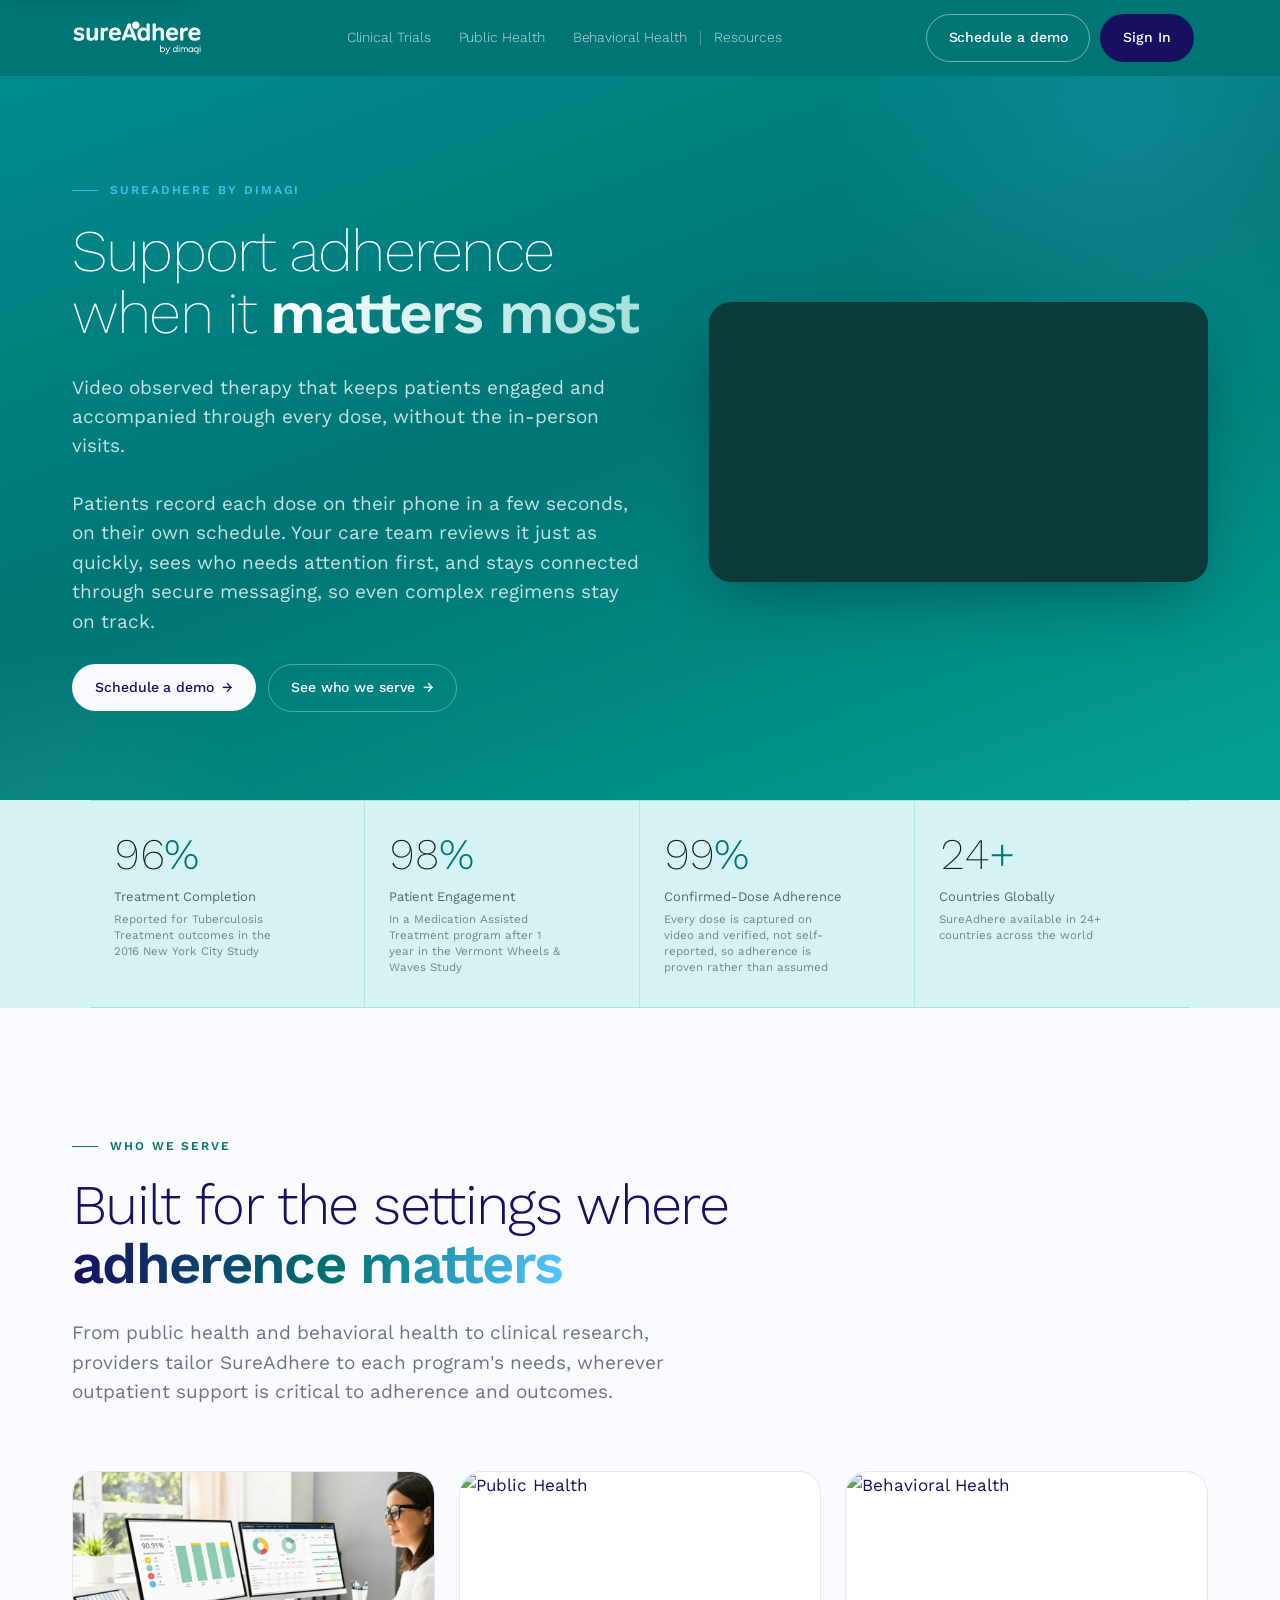
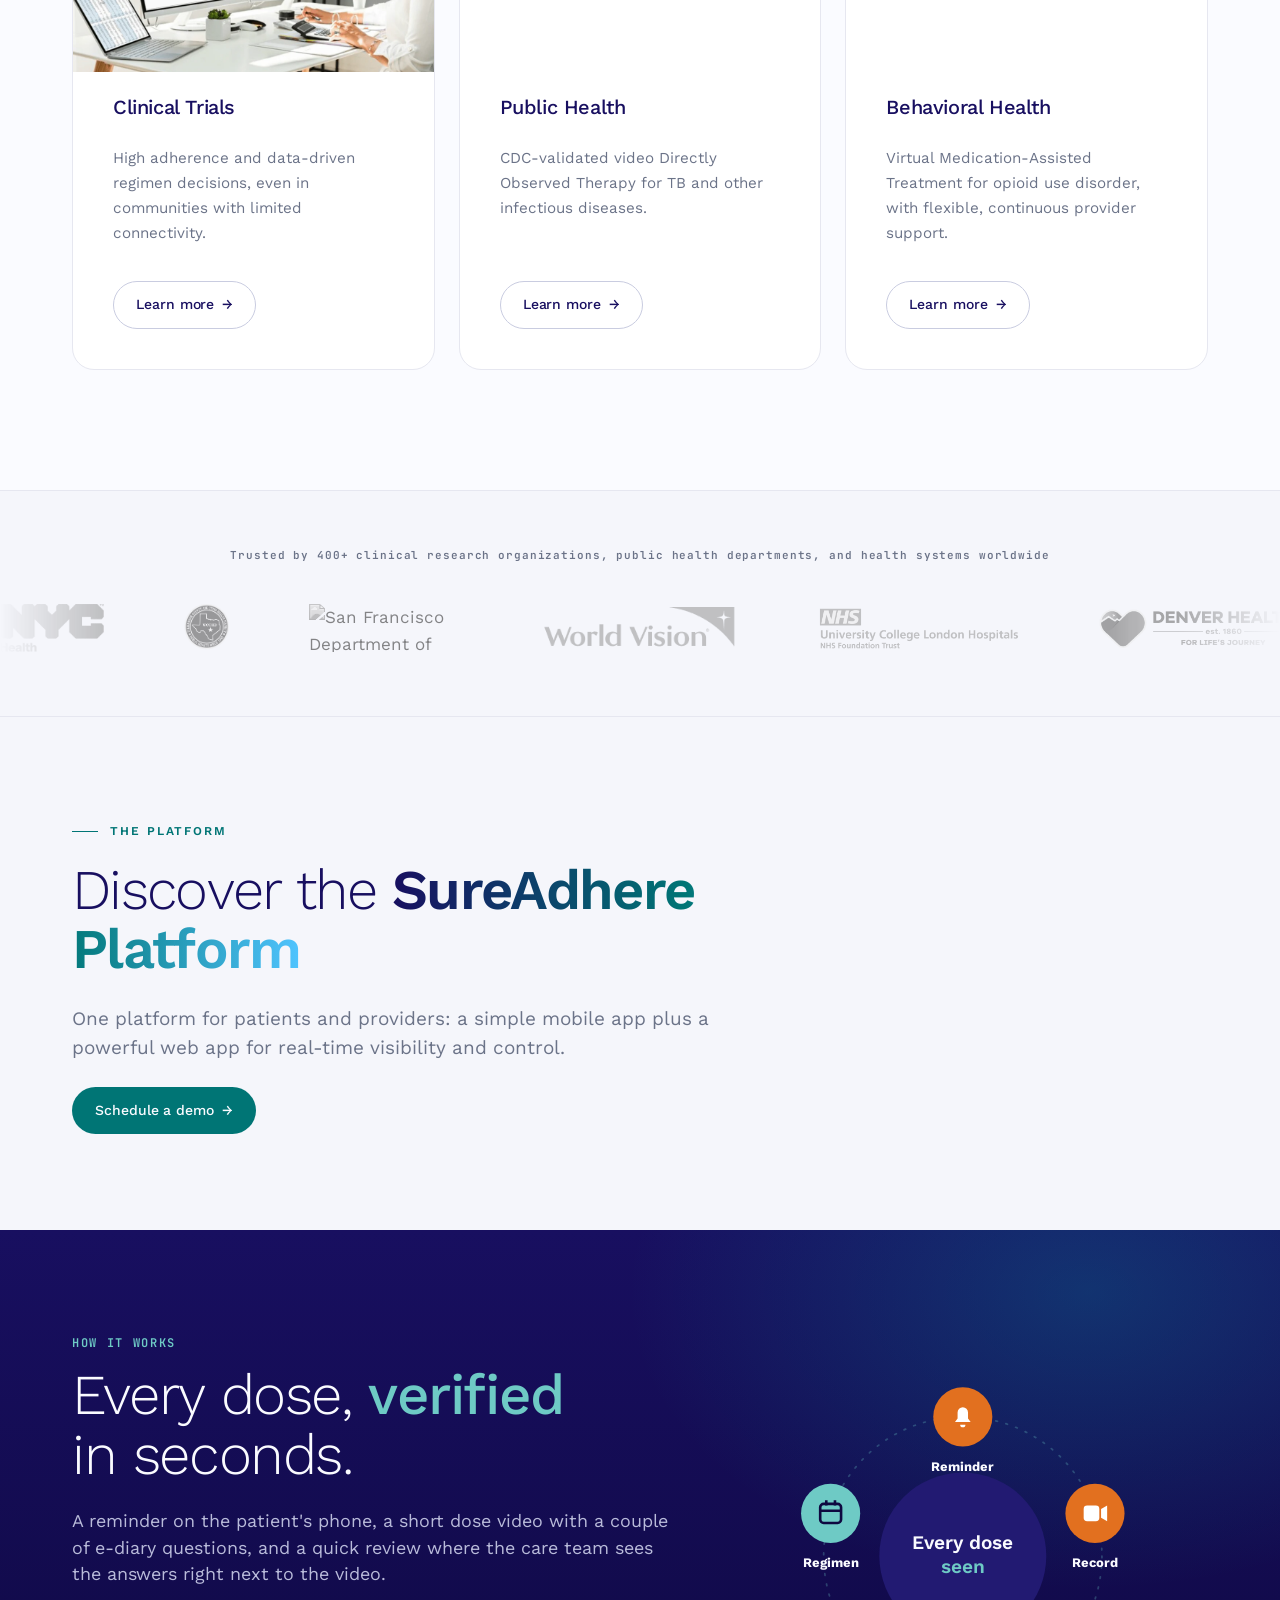
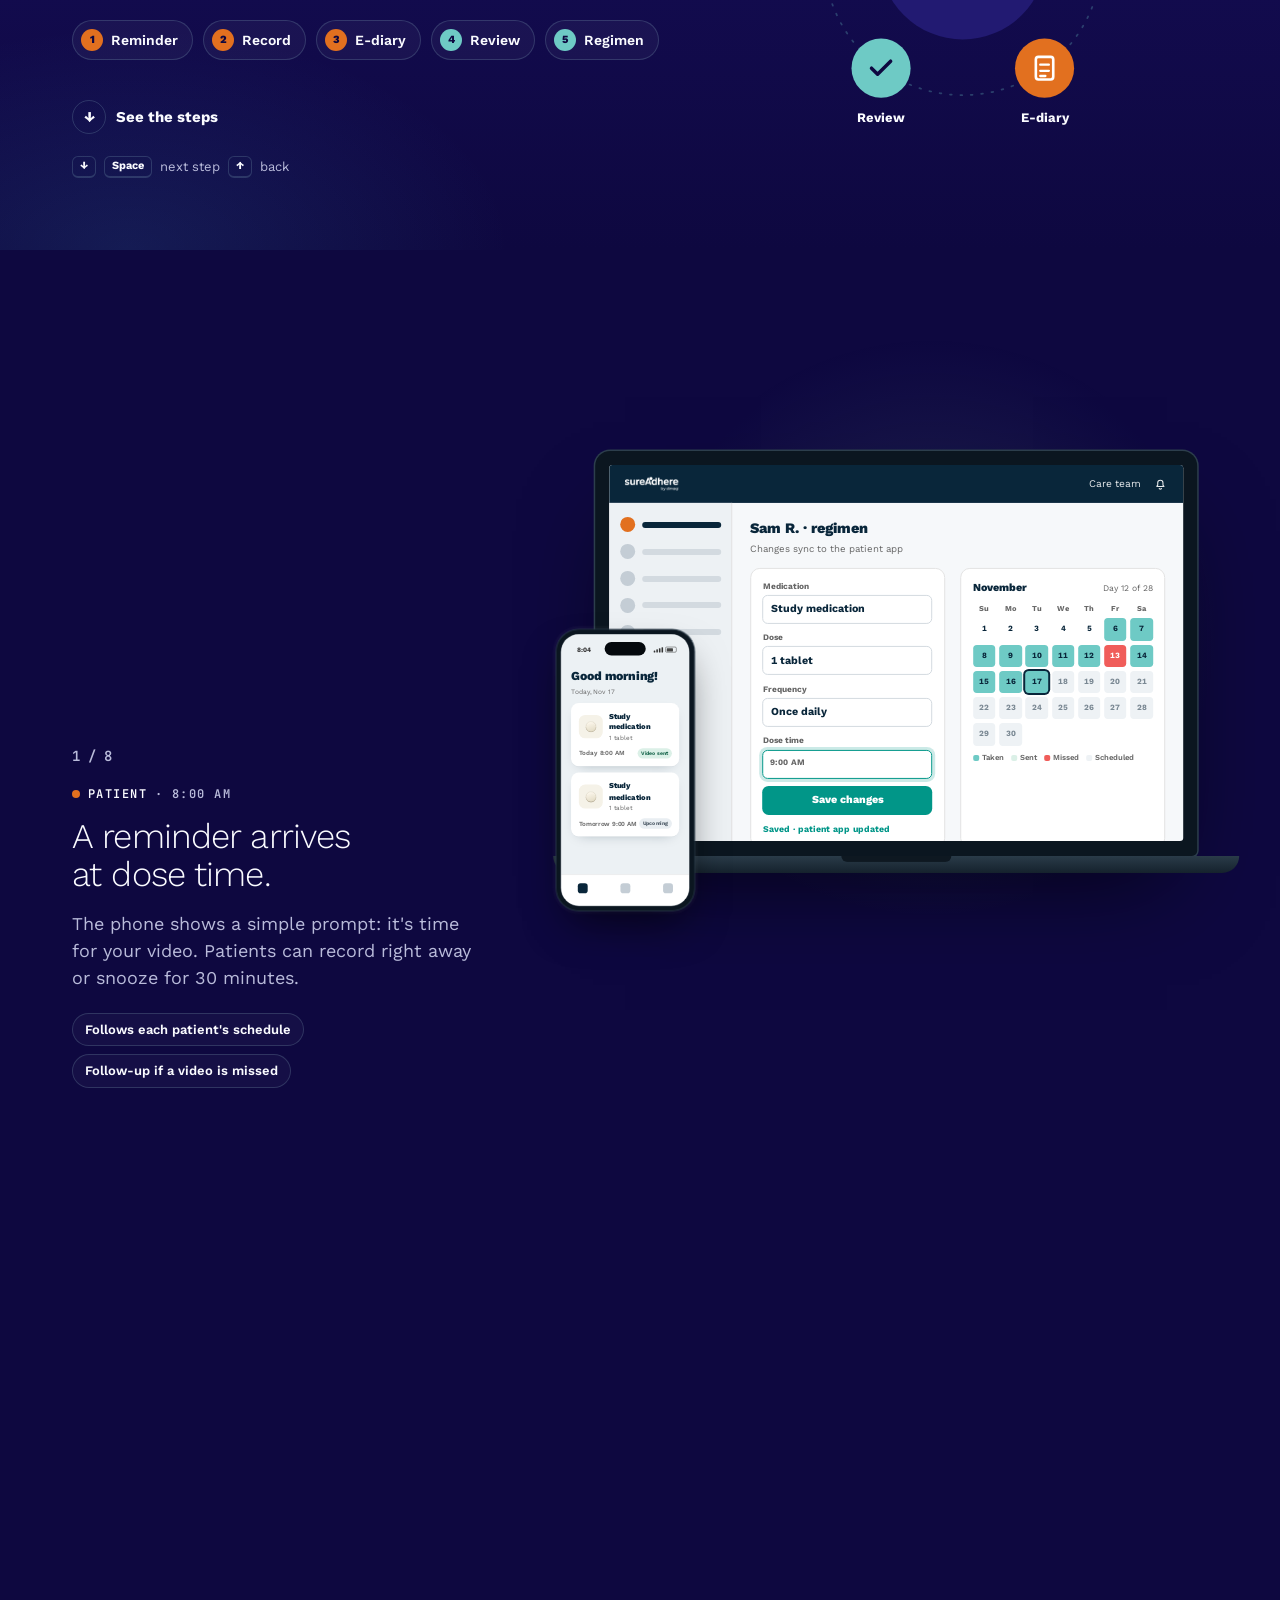
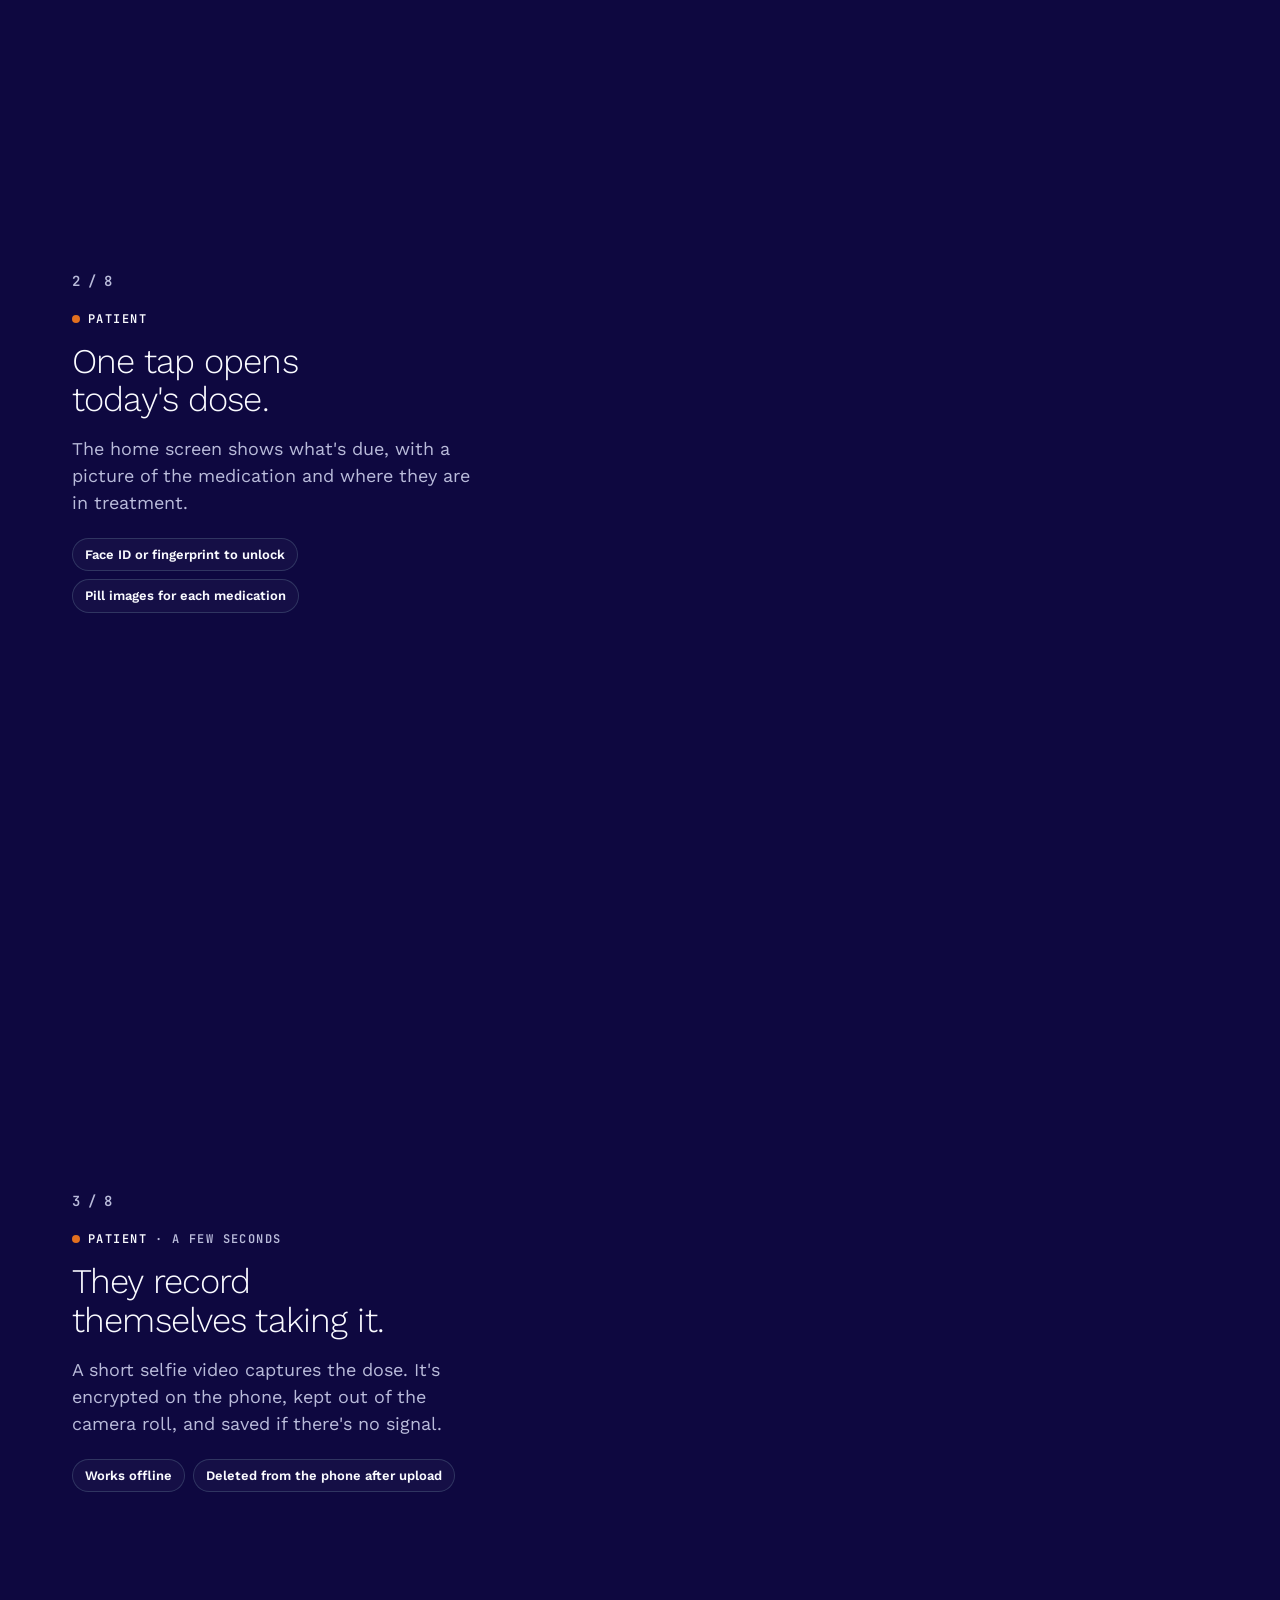
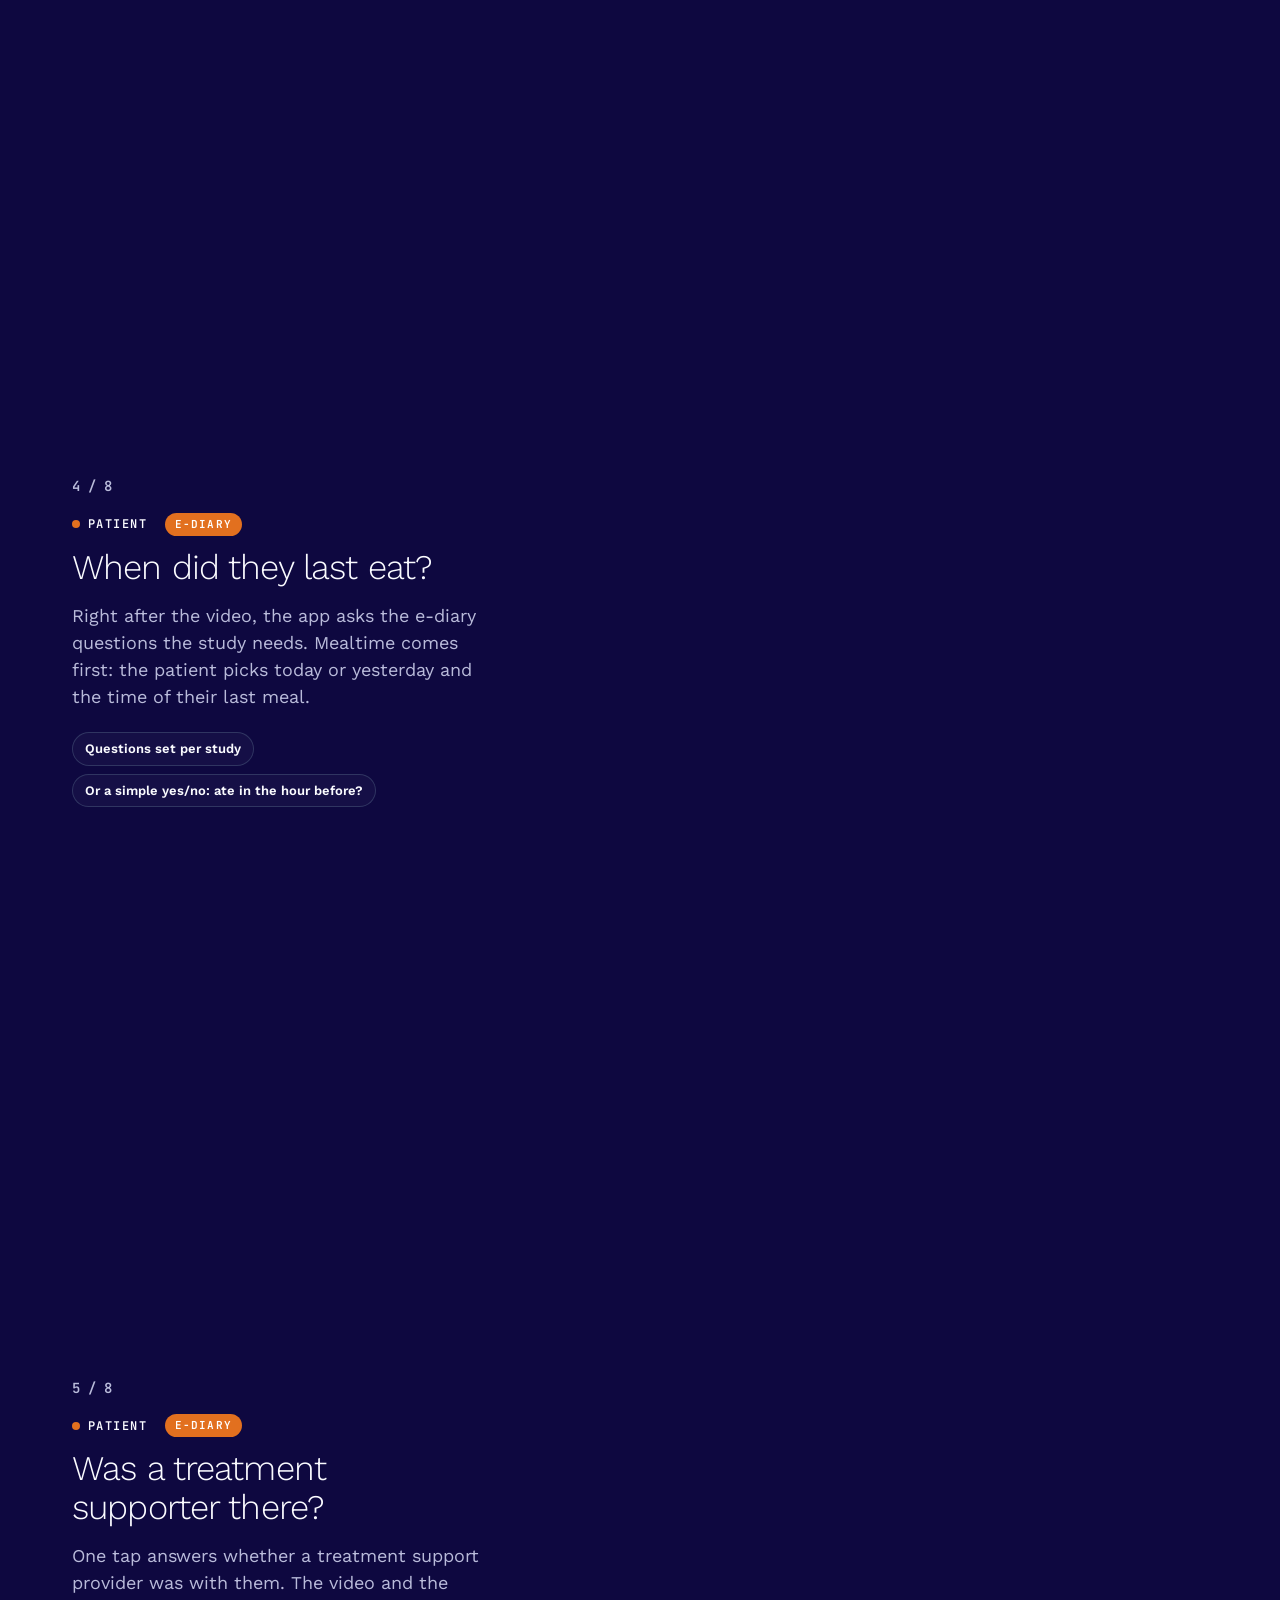
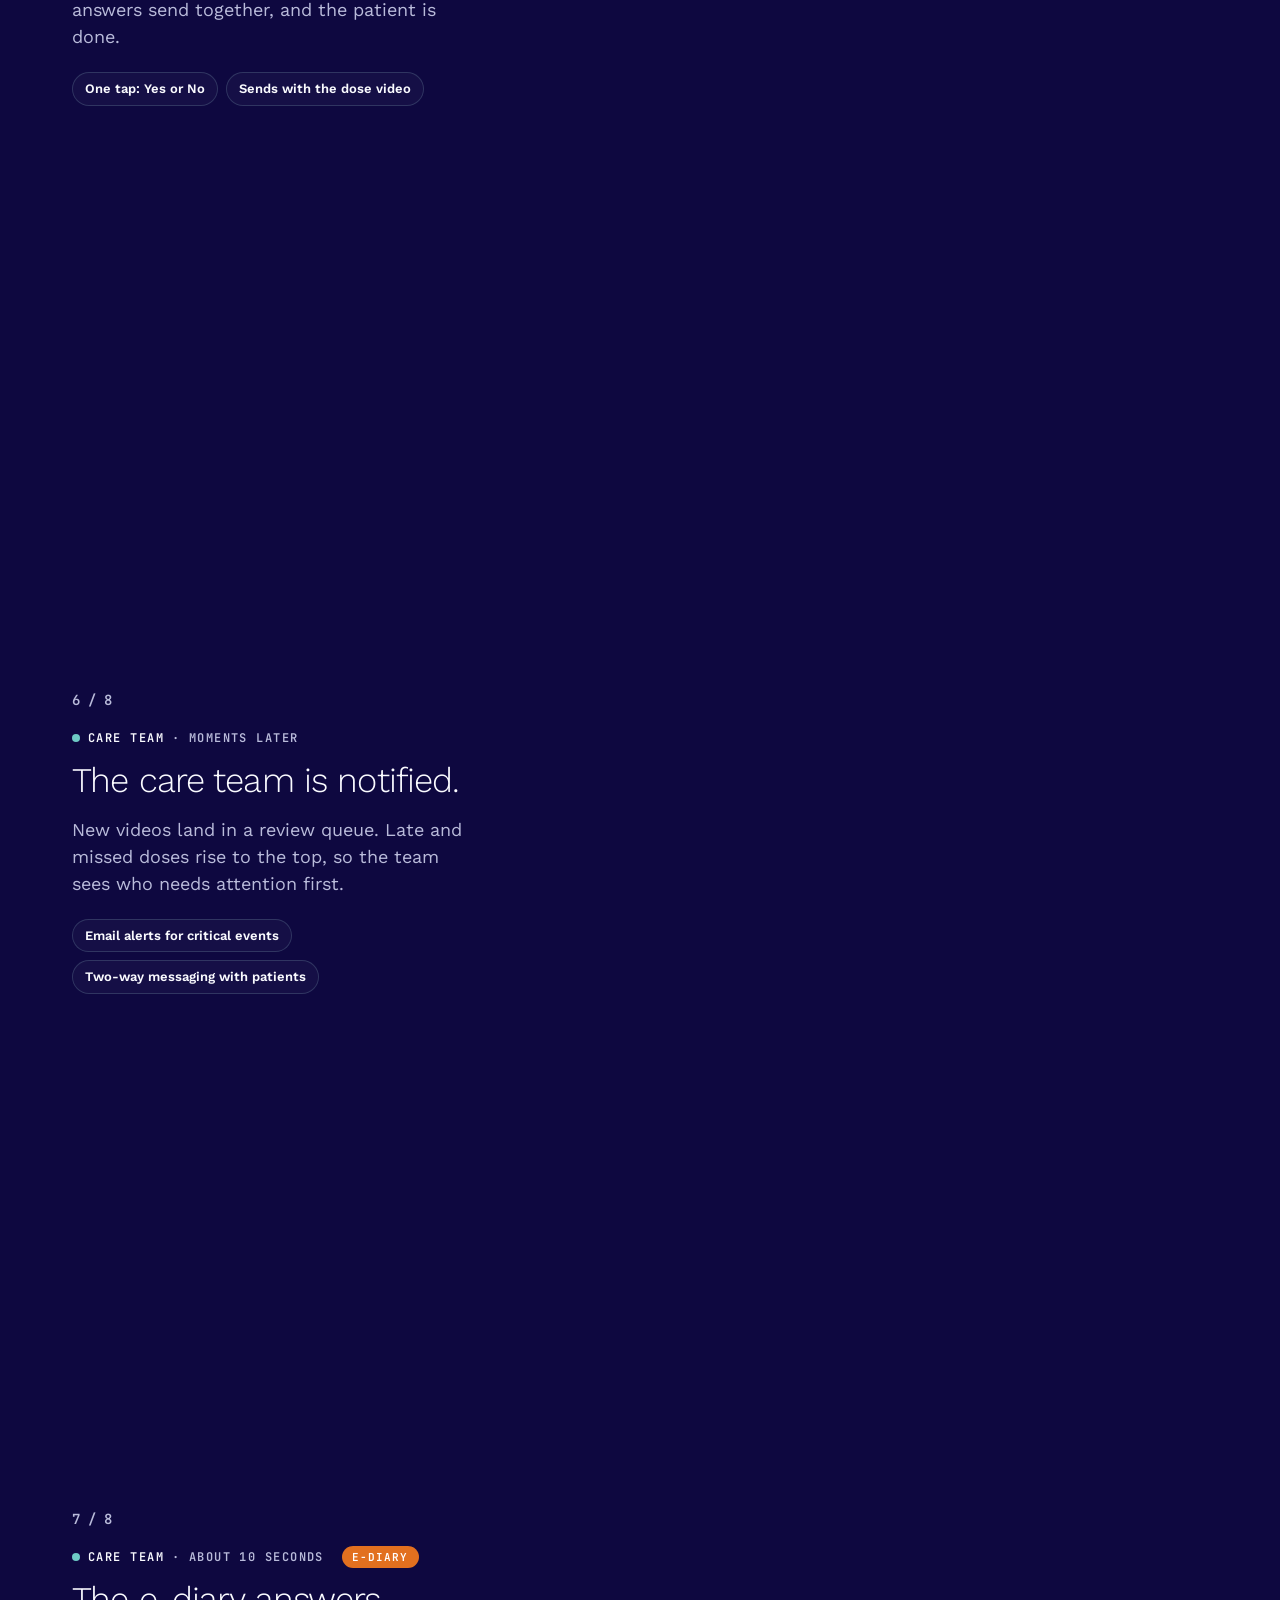
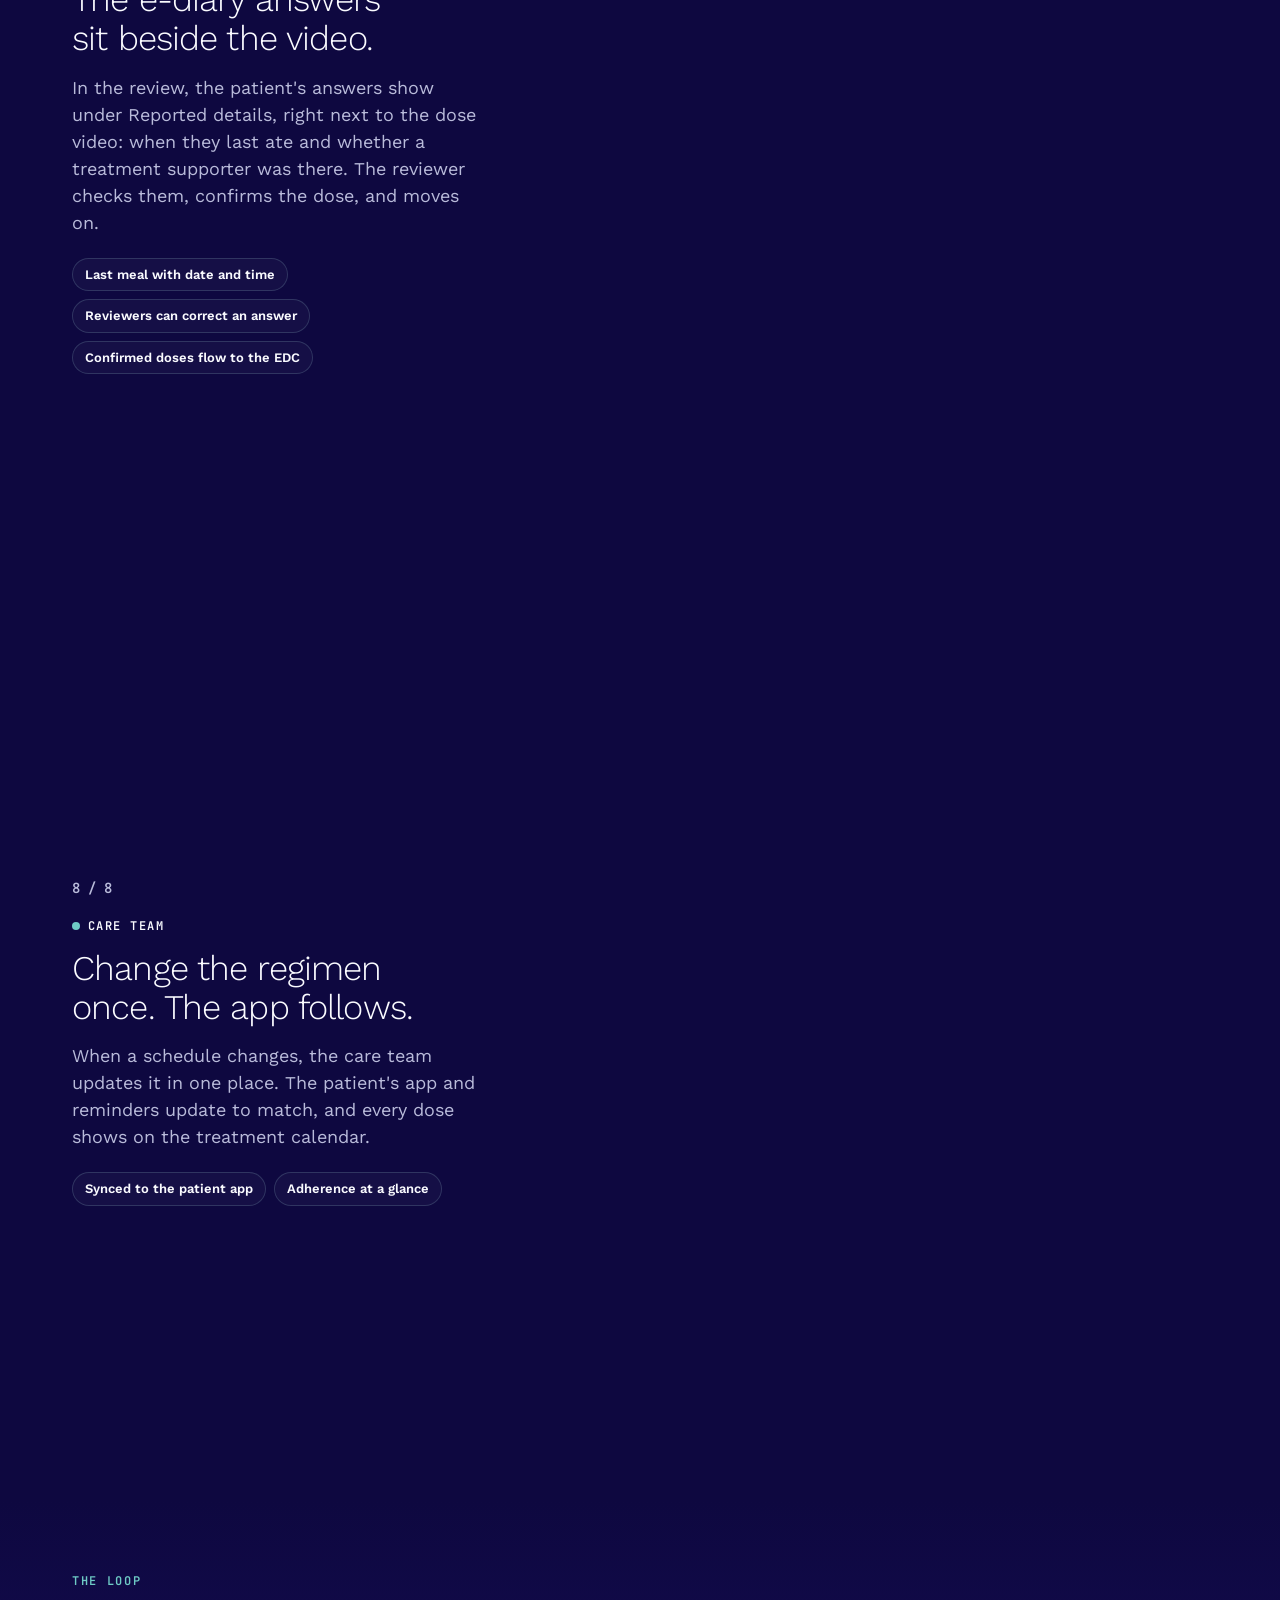
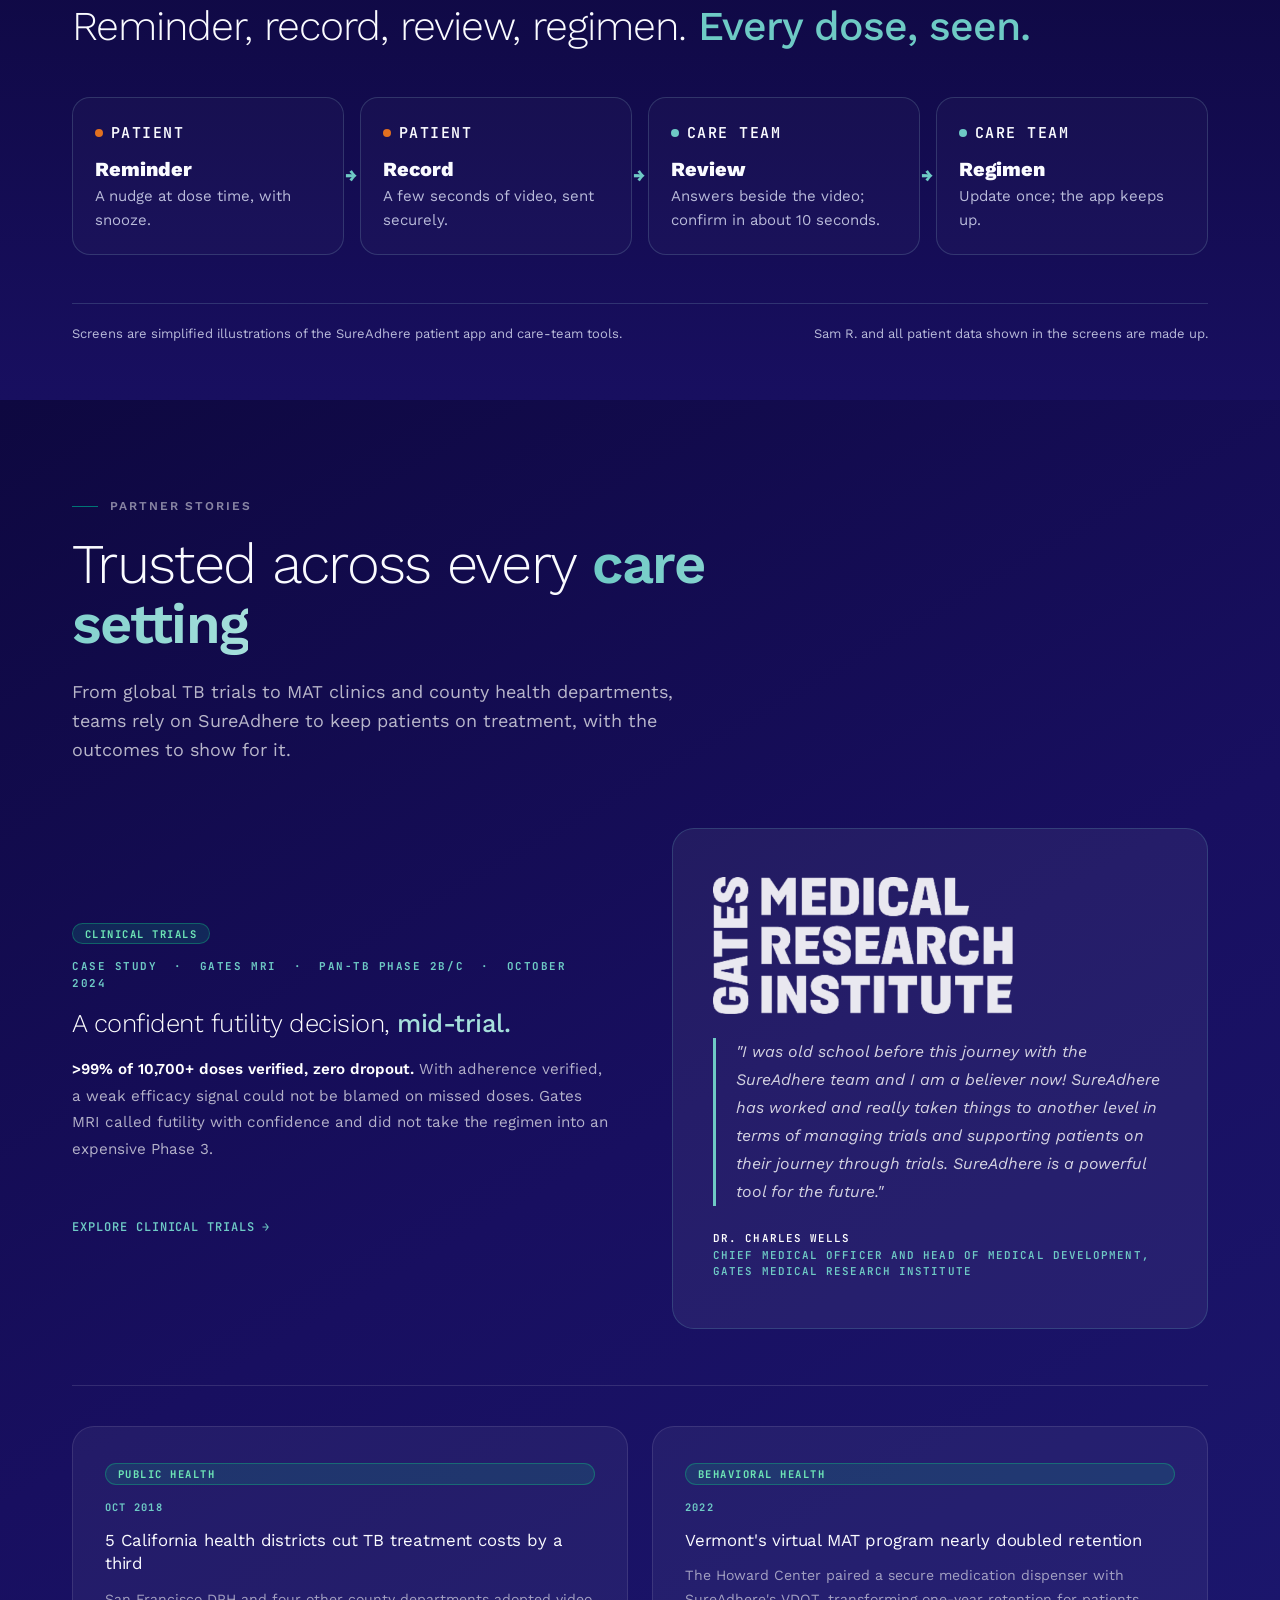
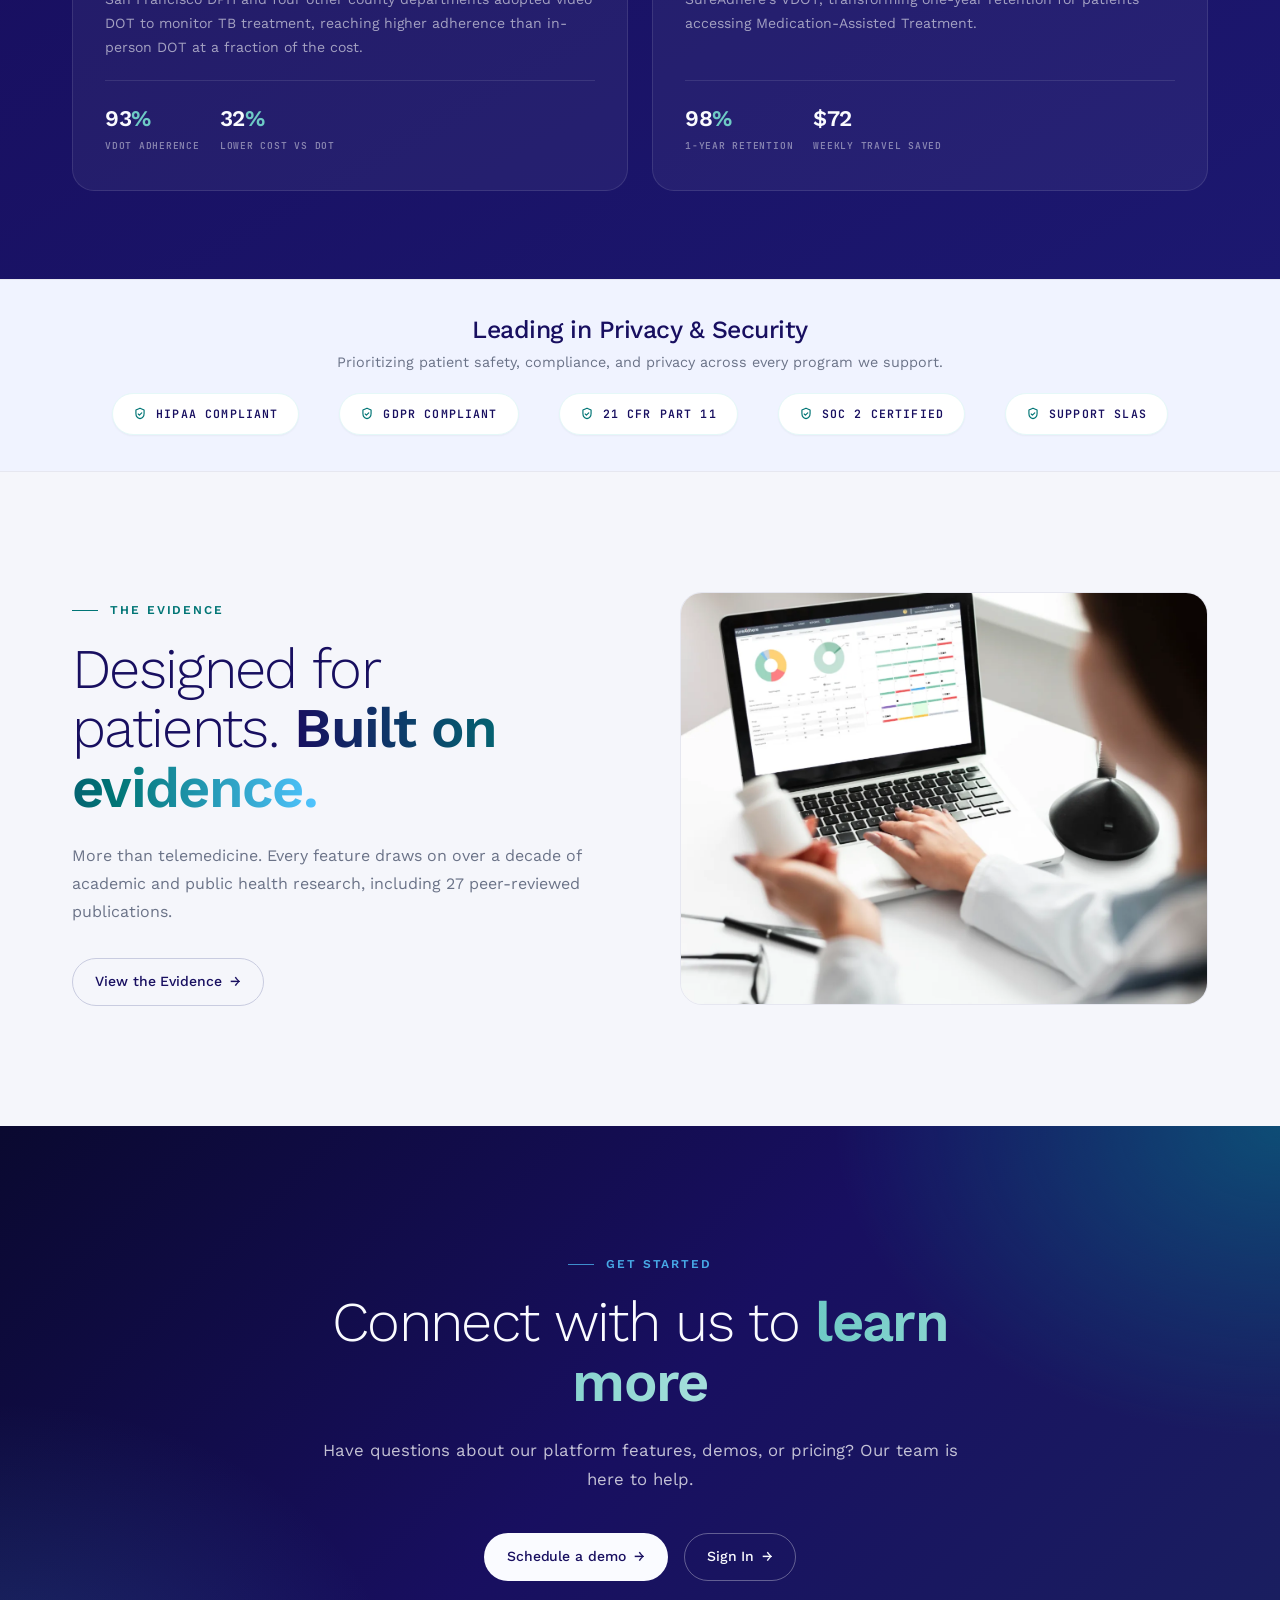
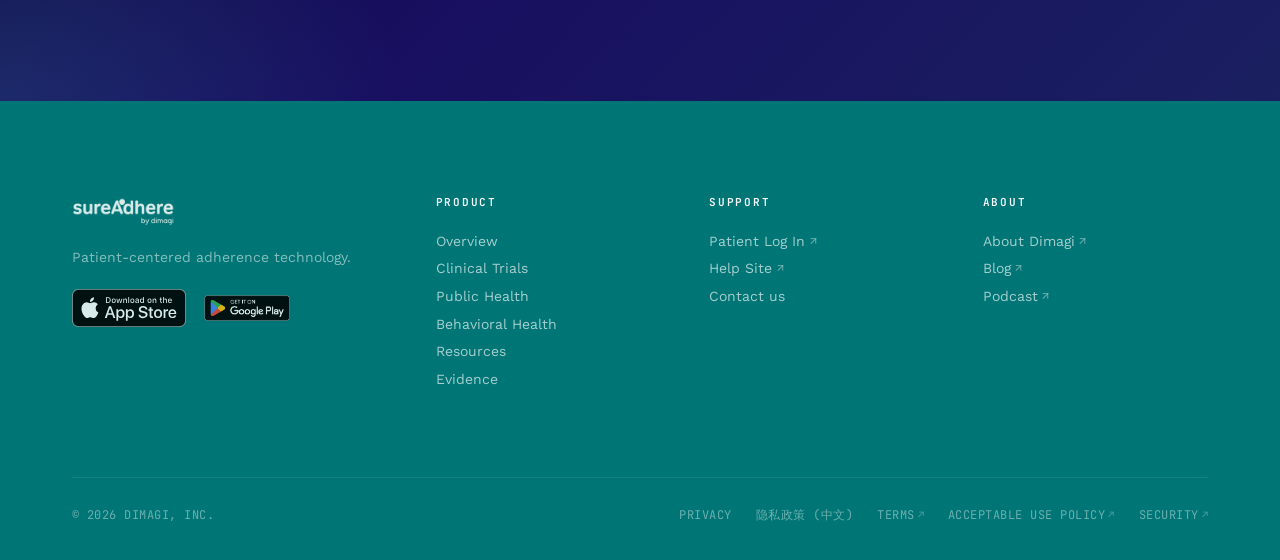
==== commit 6c2bb7c2: "Update the homepage Gates MRI partner story New case study framing (a confident futility decision, m" ====
--- a/index.html
+++ b/index.html
@@ -1530,29 +1530,15 @@
     <div class="story-featured">
       <div class="story-featured-copy">
         <span class="sector-tag">Clinical Trials</span>
-        <div class="story-label">PARTNER STORY &nbsp;·&nbsp; OCTOBER 2024</div>
-        <h3 style="color:#fff;">Gates MRI &amp; PAN-TB Consortium: <em>Phase 2b/c TB treatment-shortening trial.</em></h3>
-        <p>Gates MRI selected SureAdhere as the central adherence platform for the PAN-TB TBDO6 study, evaluating two novel regimens across 11 sites in South Africa and the Philippines. Exceptionally high adherence allowed early go/no-go decisions without adherence as a confounding factor.</p>
-        <div class="story-stats">
-          <div>
-            <div class="story-stat-num">99<span>%</span></div>
-            <div class="story-stat-lbl">Treatment Adherence</div>
-          </div>
-          <div>
-            <div class="story-stat-num">97<span>%</span></div>
-            <div class="story-stat-lbl">Participants Felt Supported</div>
-          </div>
-          <div>
-            <div class="story-stat-num">11</div>
-            <div class="story-stat-lbl">Trial Sites</div>
-          </div>
-        </div>
+        <div class="story-label">CASE STUDY &nbsp;·&nbsp; GATES MRI &nbsp;·&nbsp; PAN-TB PHASE 2B/C &nbsp;·&nbsp; OCTOBER 2024</div>
+        <h3 style="color:#fff;">A confident futility decision, <em>mid-trial.</em></h3>
+        <p><strong style="color:#fff;font-weight:600;">&gt;99% of 10,700+ doses verified, zero dropout.</strong> With adherence verified, a weak efficacy signal could not be blamed on missed doses. Gates MRI called futility with confidence and did not take the regimen into an expensive Phase 3.</p>
         <a class="story-link" href="clinical-trials/index.html">Explore clinical trials</a>
       </div>
       <div class="story-featured-visual" style="align-items:flex-start;justify-content:center;min-height:220px;">
         <img src="assets/images/logo-gates-mri-2.png" alt="Gates Medical Research Institute" loading="lazy" style="width:100%;max-width:300px;height:auto;object-fit:contain;filter:brightness(0) invert(1);opacity:0.9;" width="480" height="218">
-        <p class="story-quote-text">"Why can't we use SureAdhere in all of our clinical trials?"</p>
-        <div class="story-quote-attr">Treatment Support Worker, South African Trial Site</div>
+        <p class="story-quote-text">"I was old school before this journey with the SureAdhere team and I am a believer now! SureAdhere has worked and really taken things to another level in terms of managing trials and supporting patients on their journey through trials. SureAdhere is a powerful tool for the future."</p>
+        <div class="story-quote-attr"><strong style="color:#fff;font-weight:600;">Dr. Charles Wells</strong><br>Chief Medical Officer and Head of Medical Development, Gates Medical Research Institute</div>
       </div>
     </div>
 
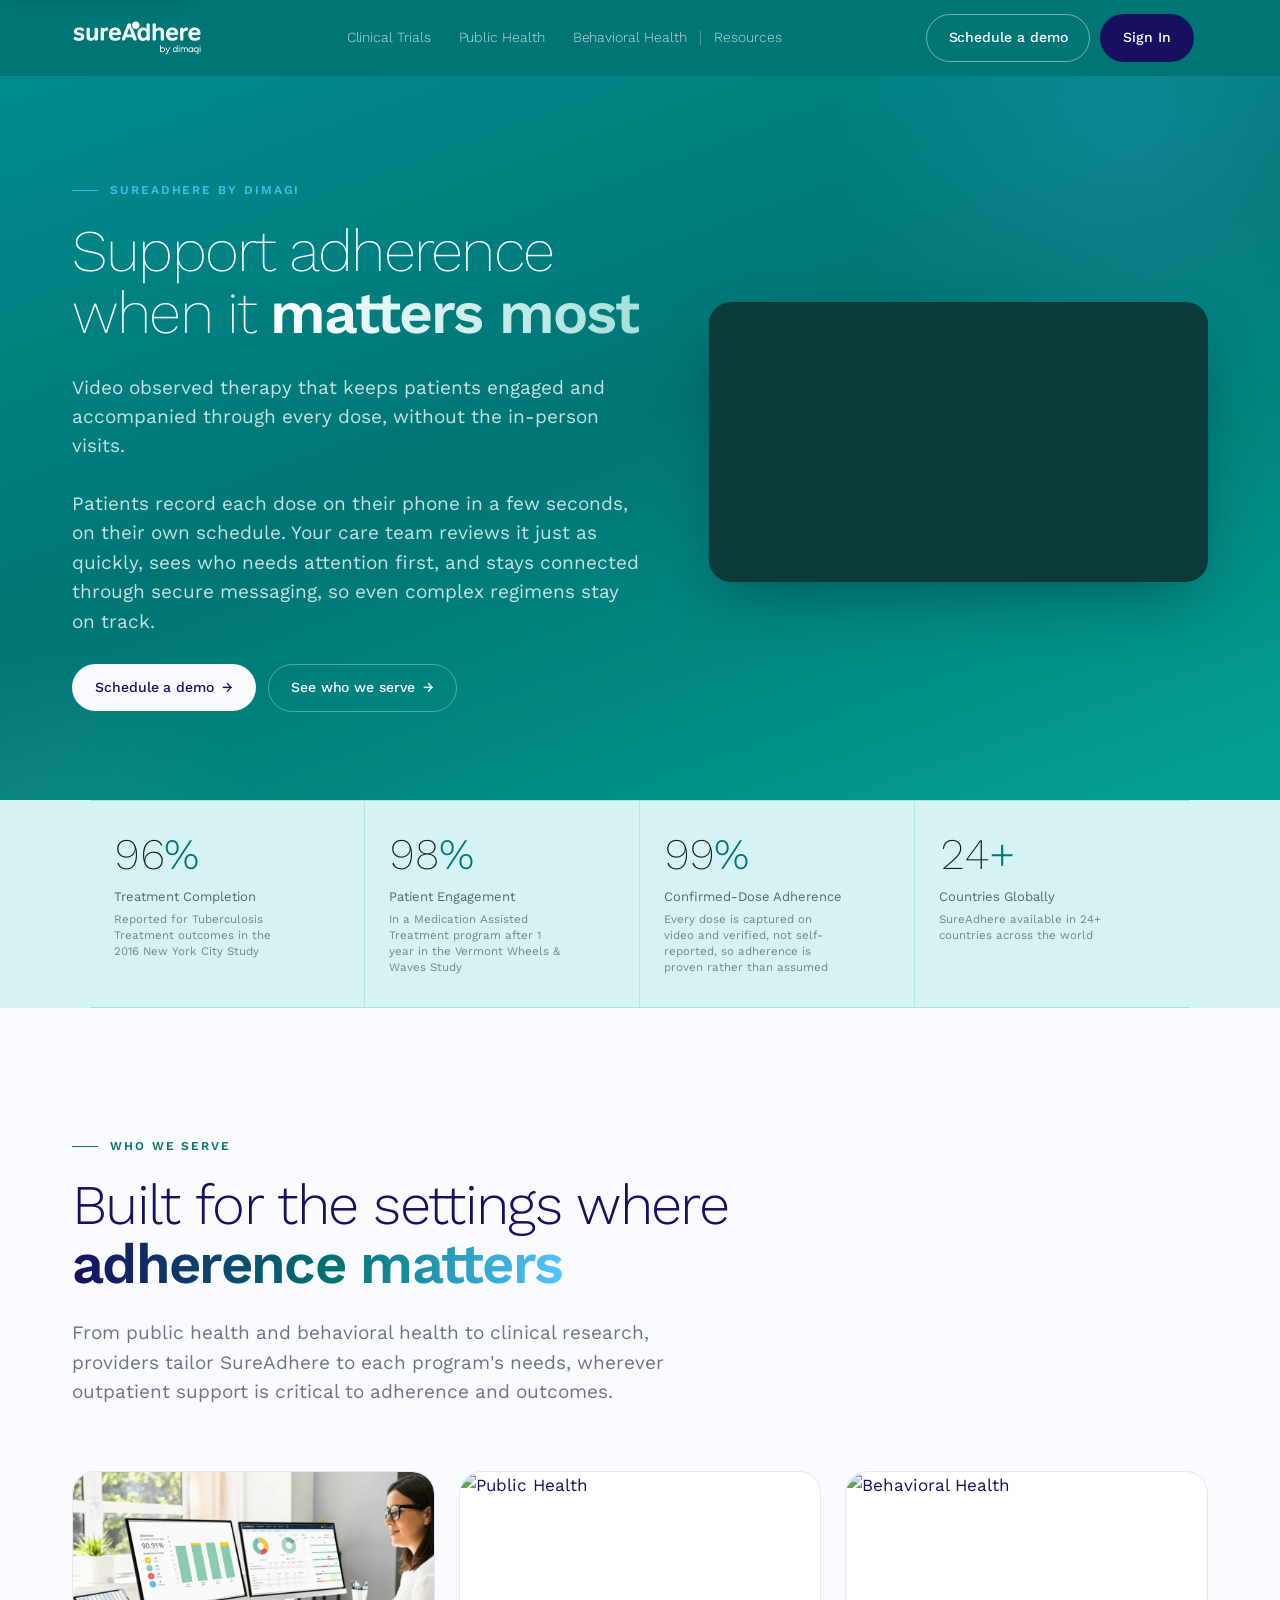
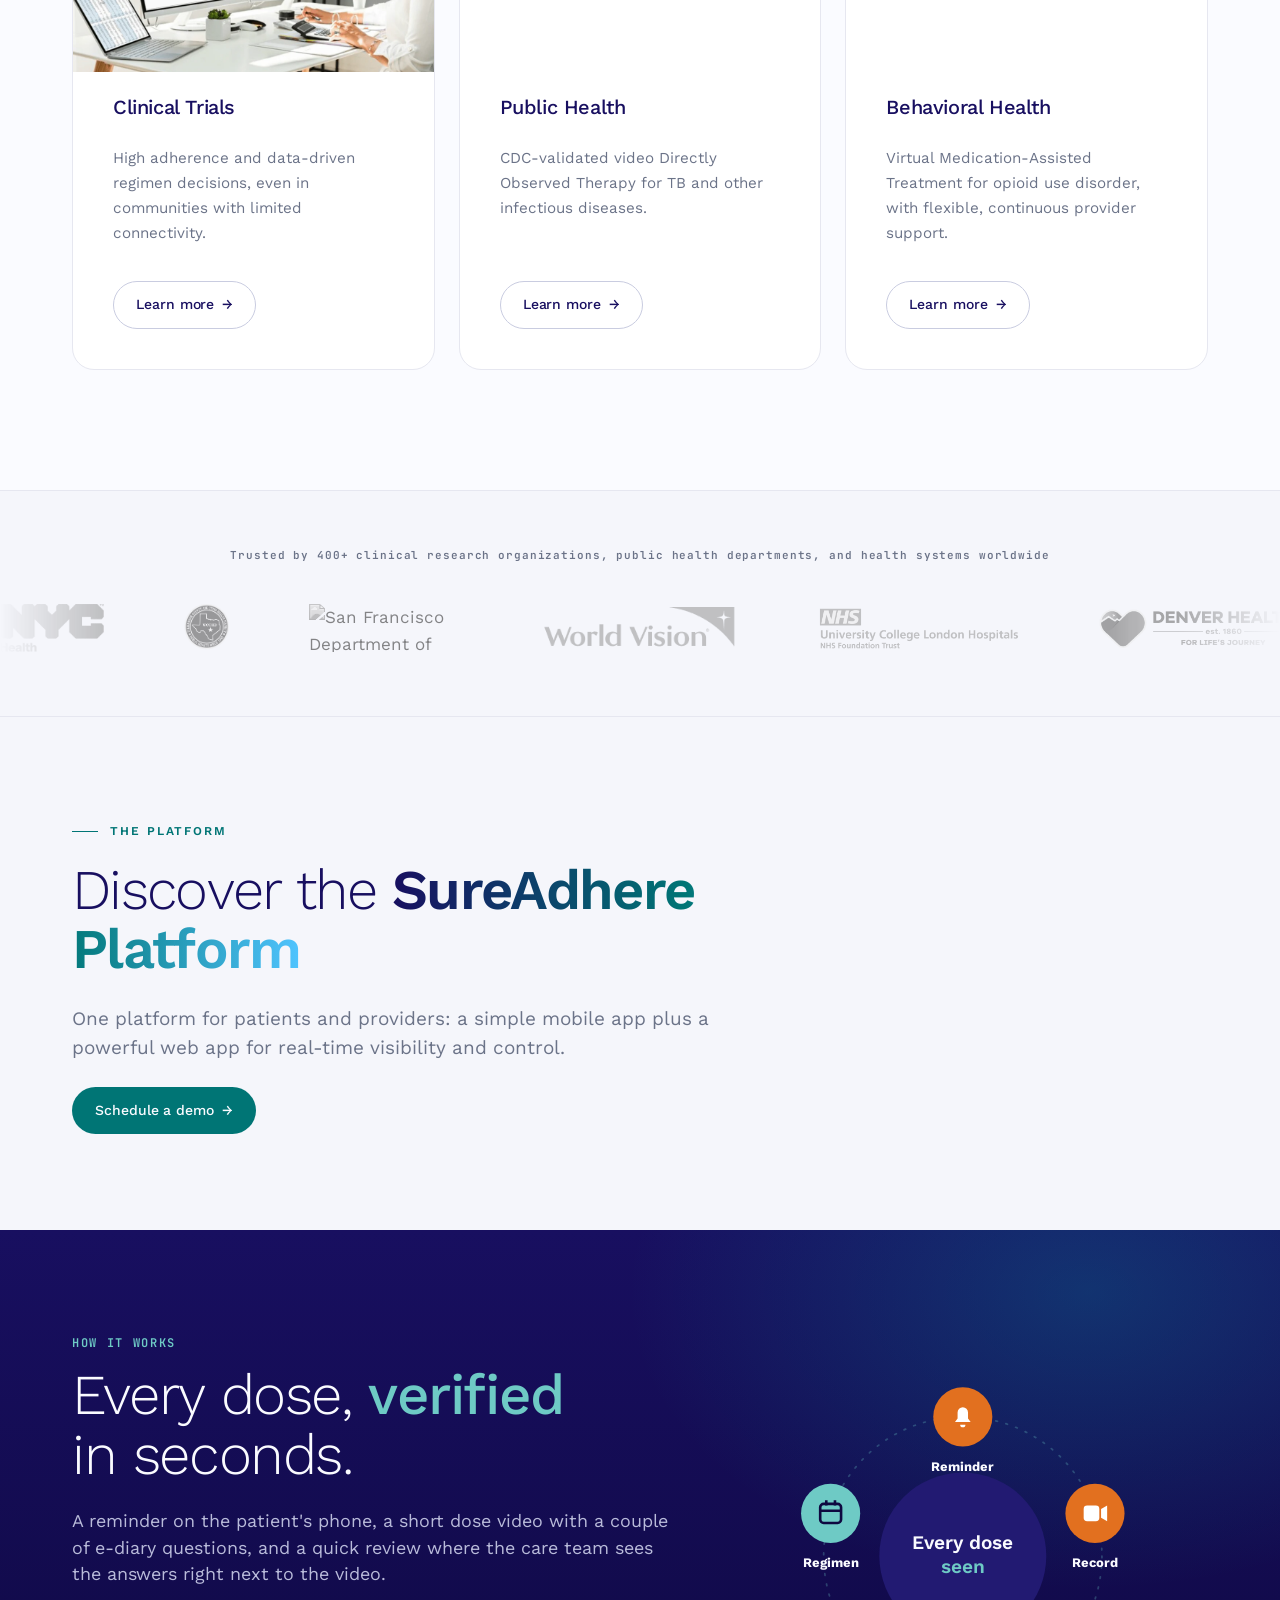
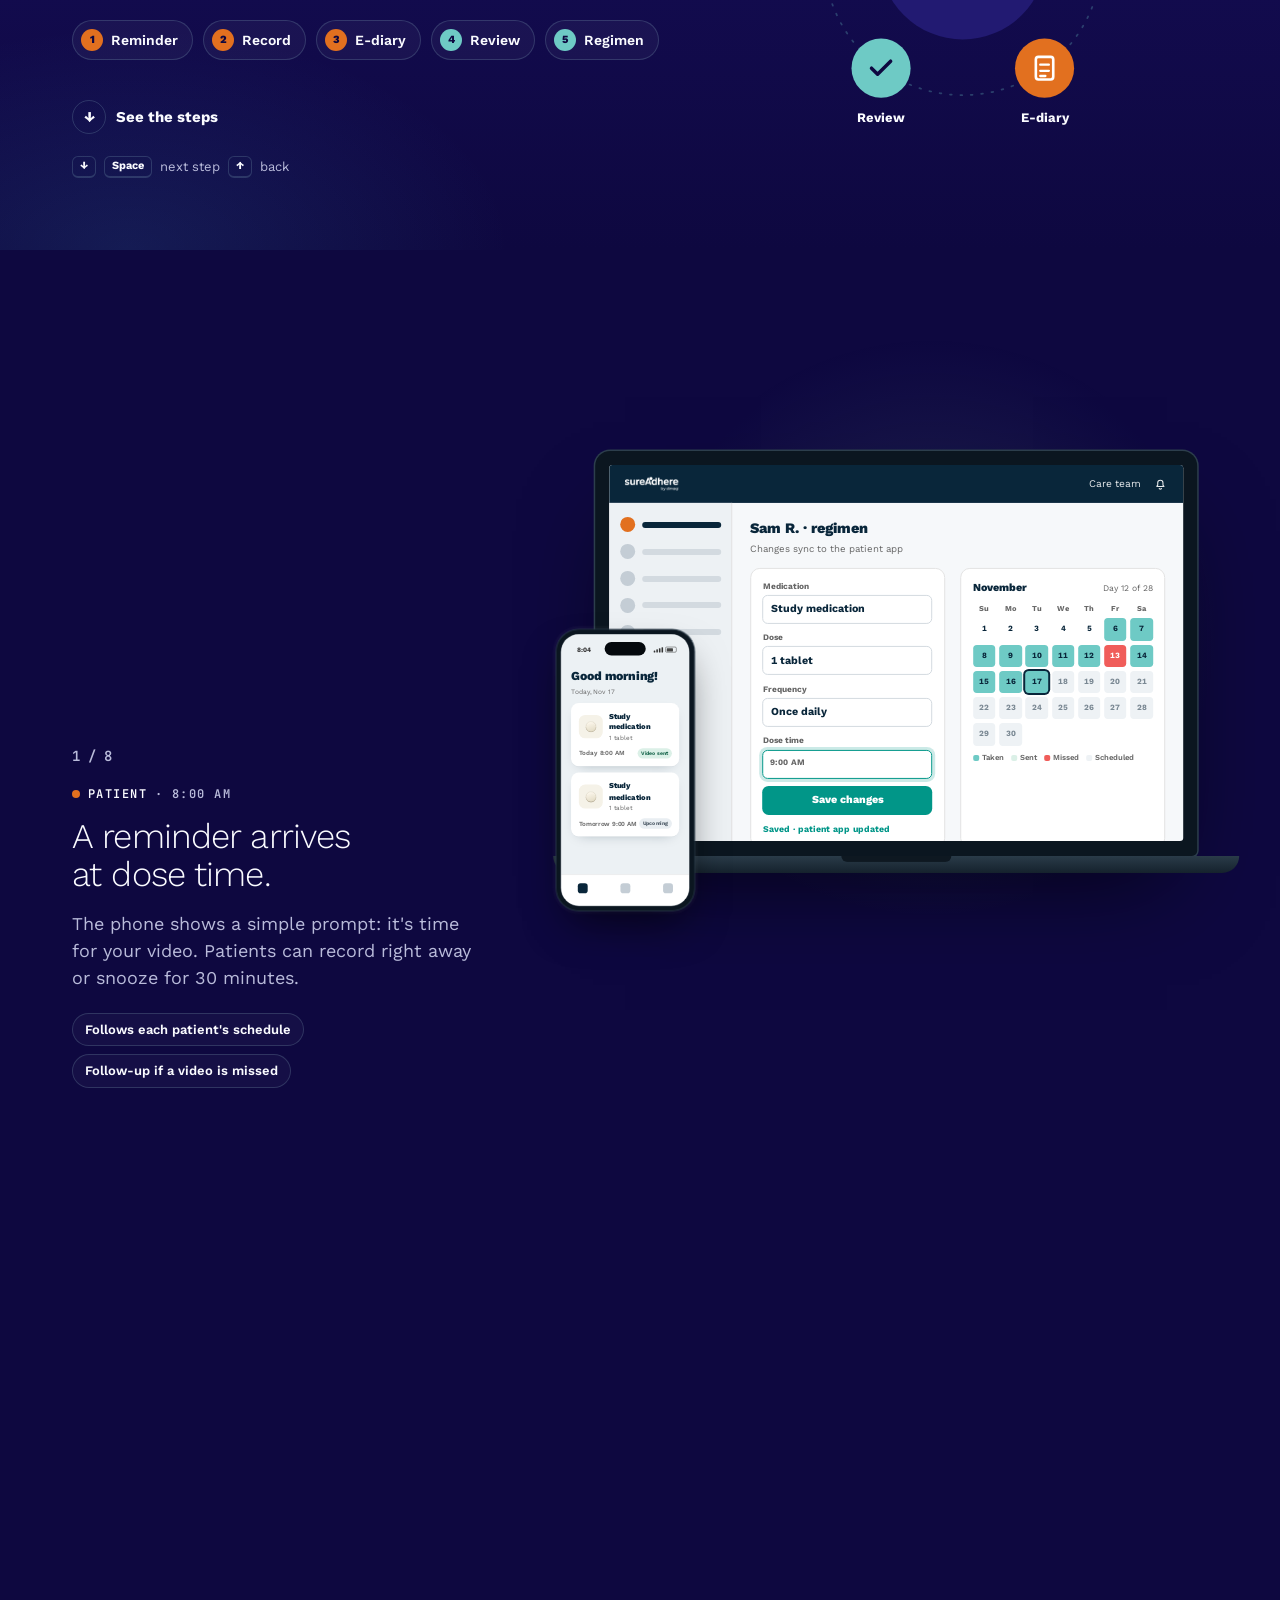
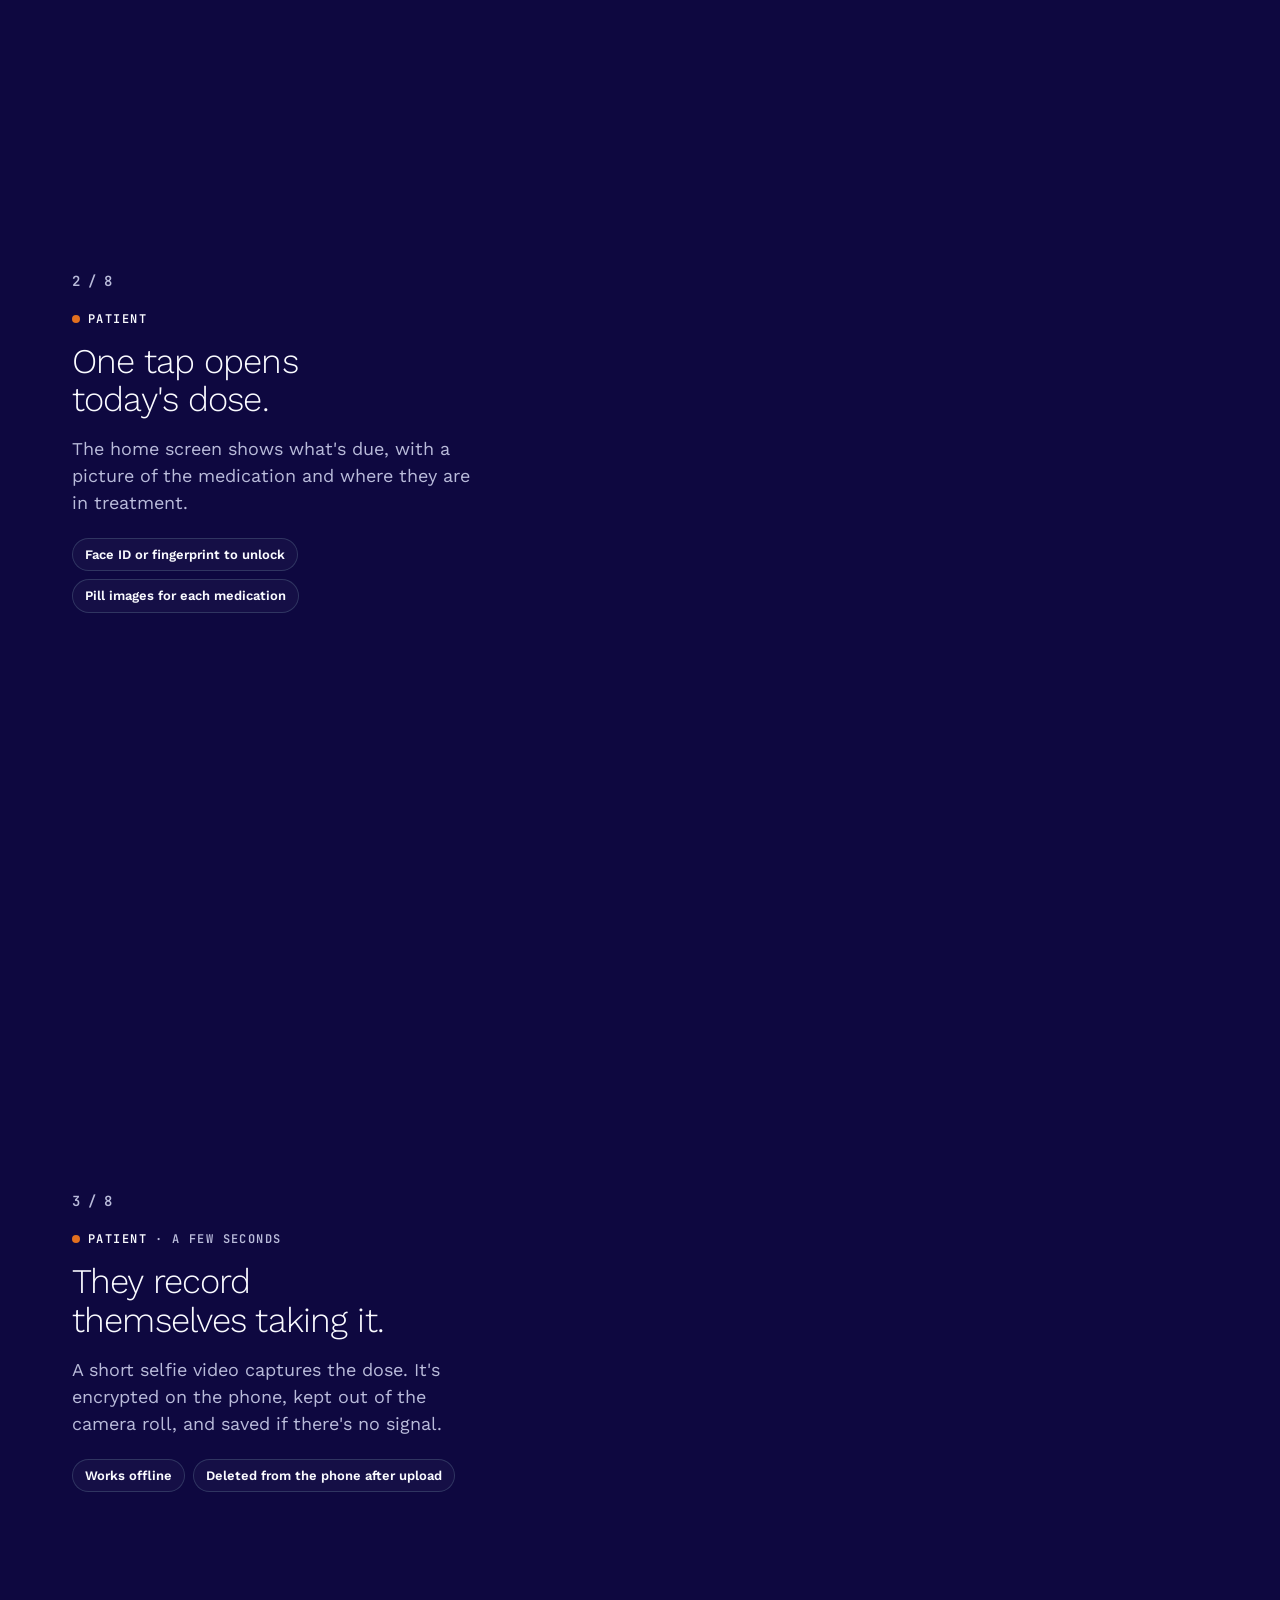
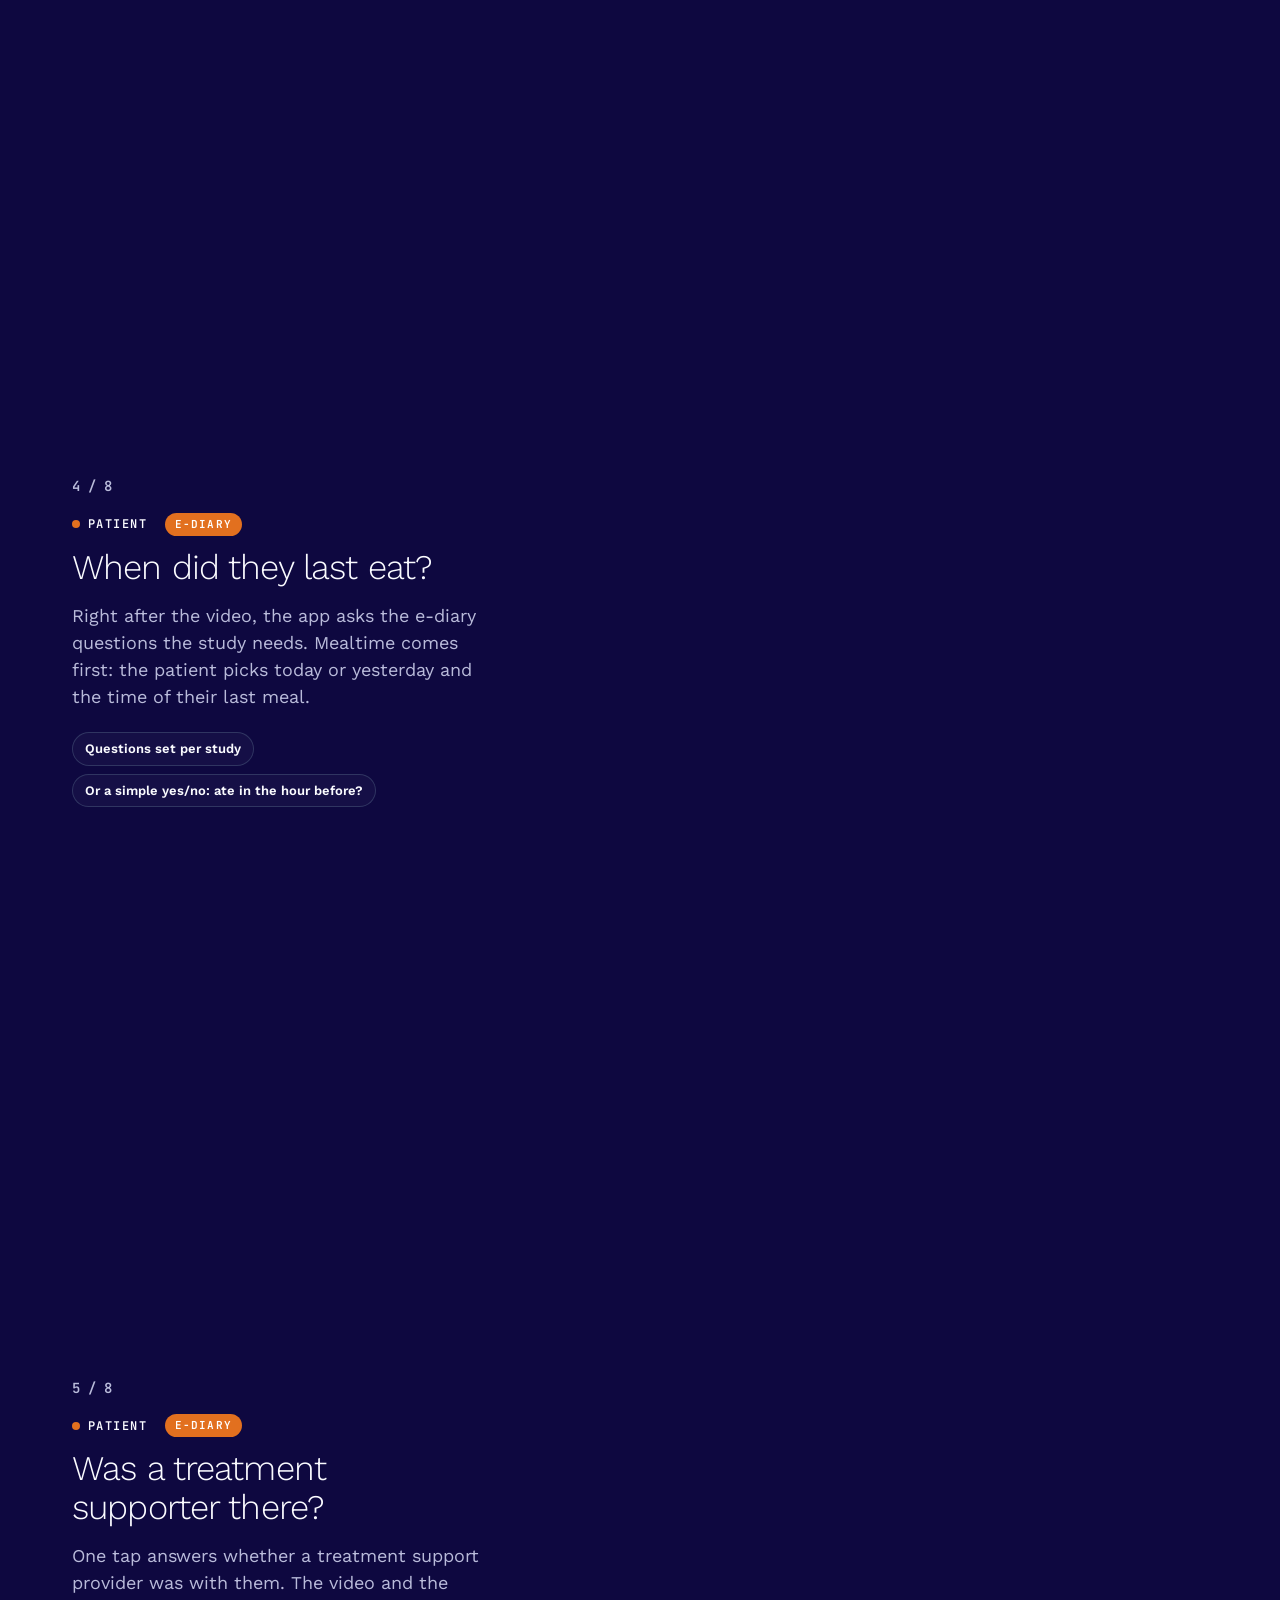
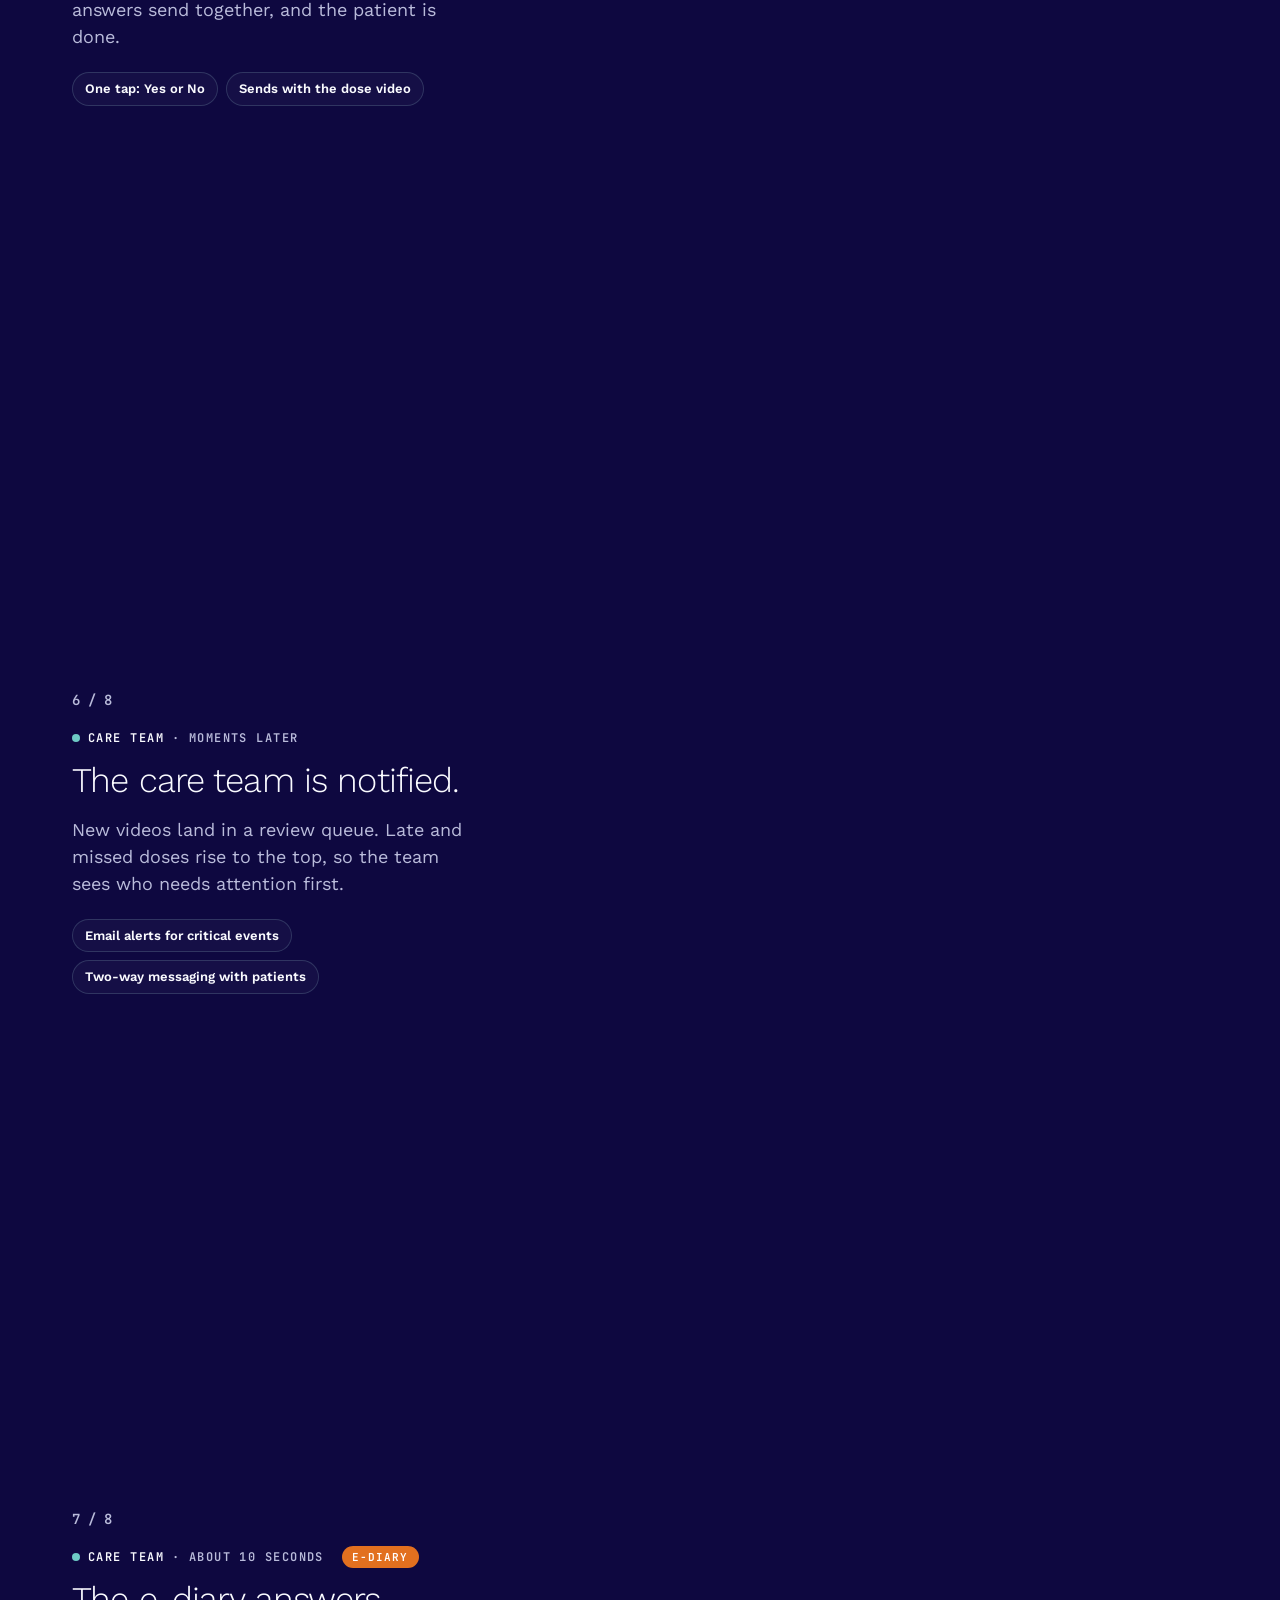
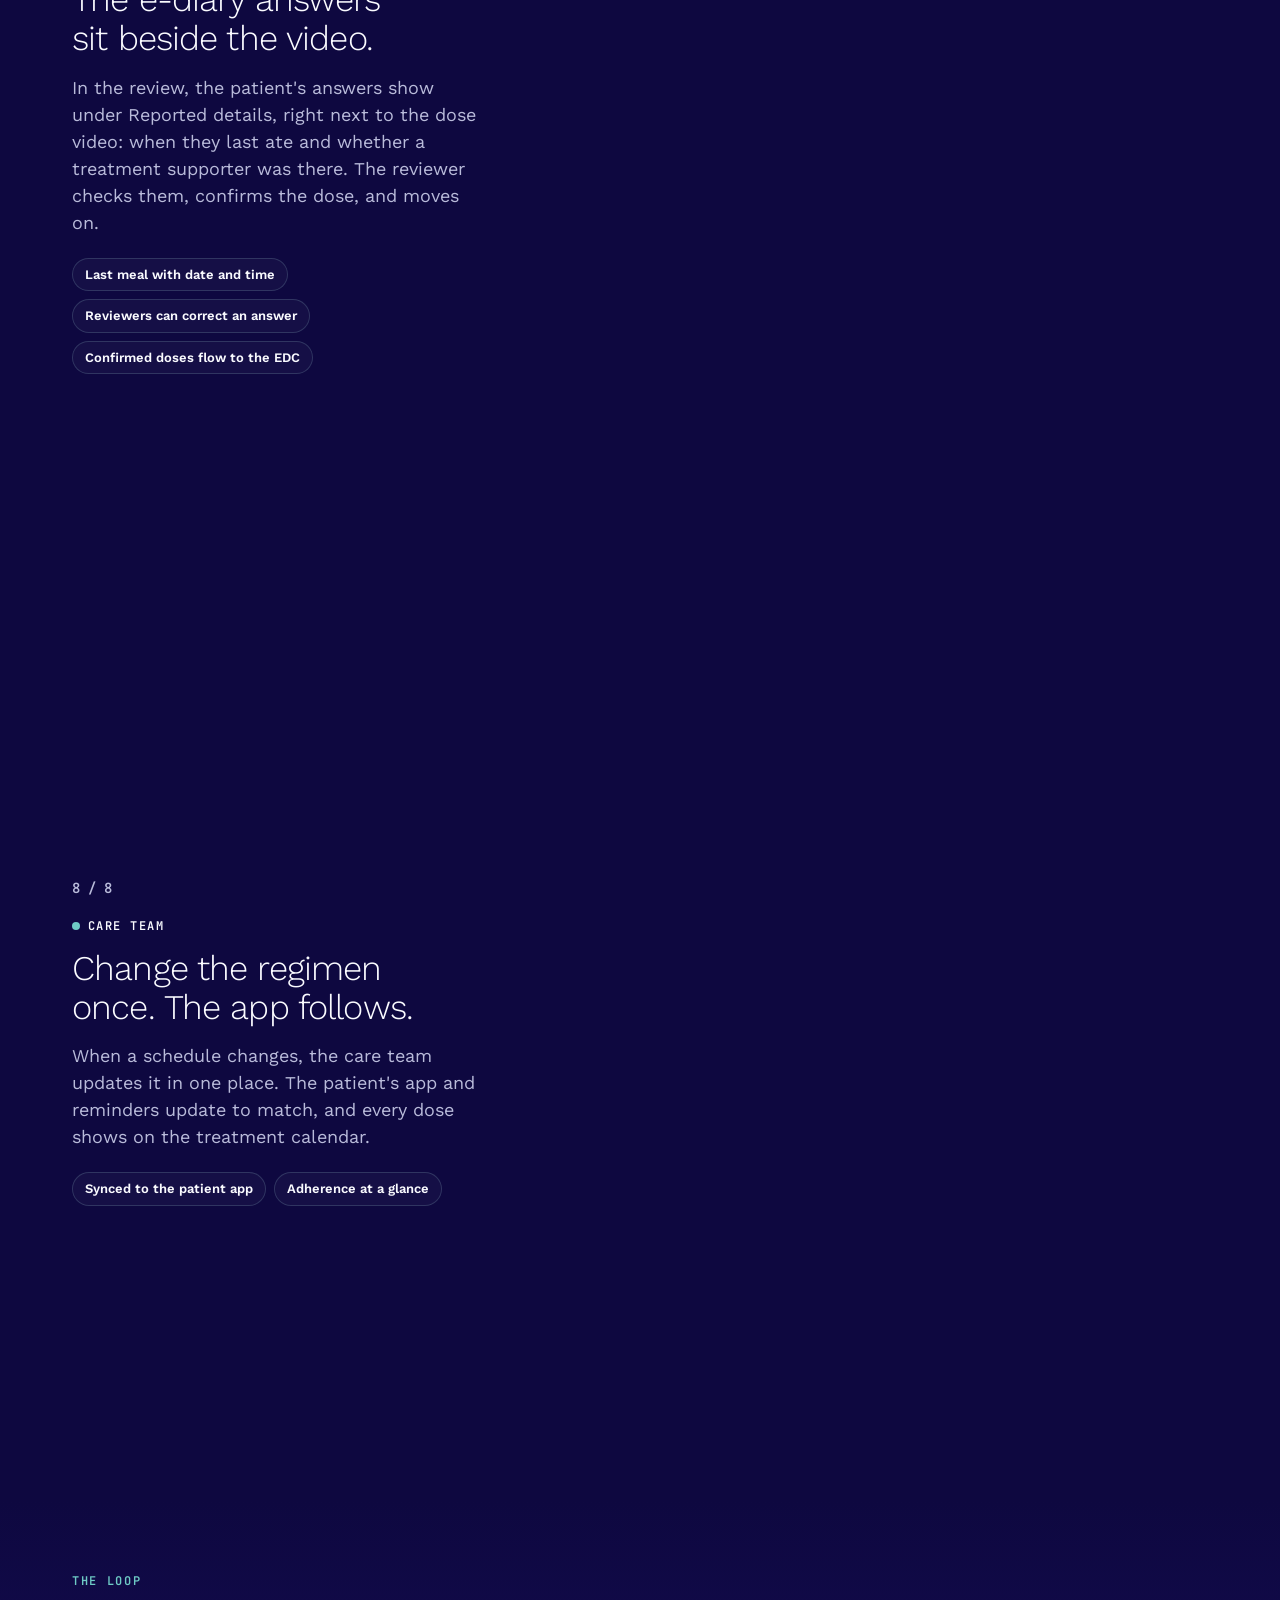
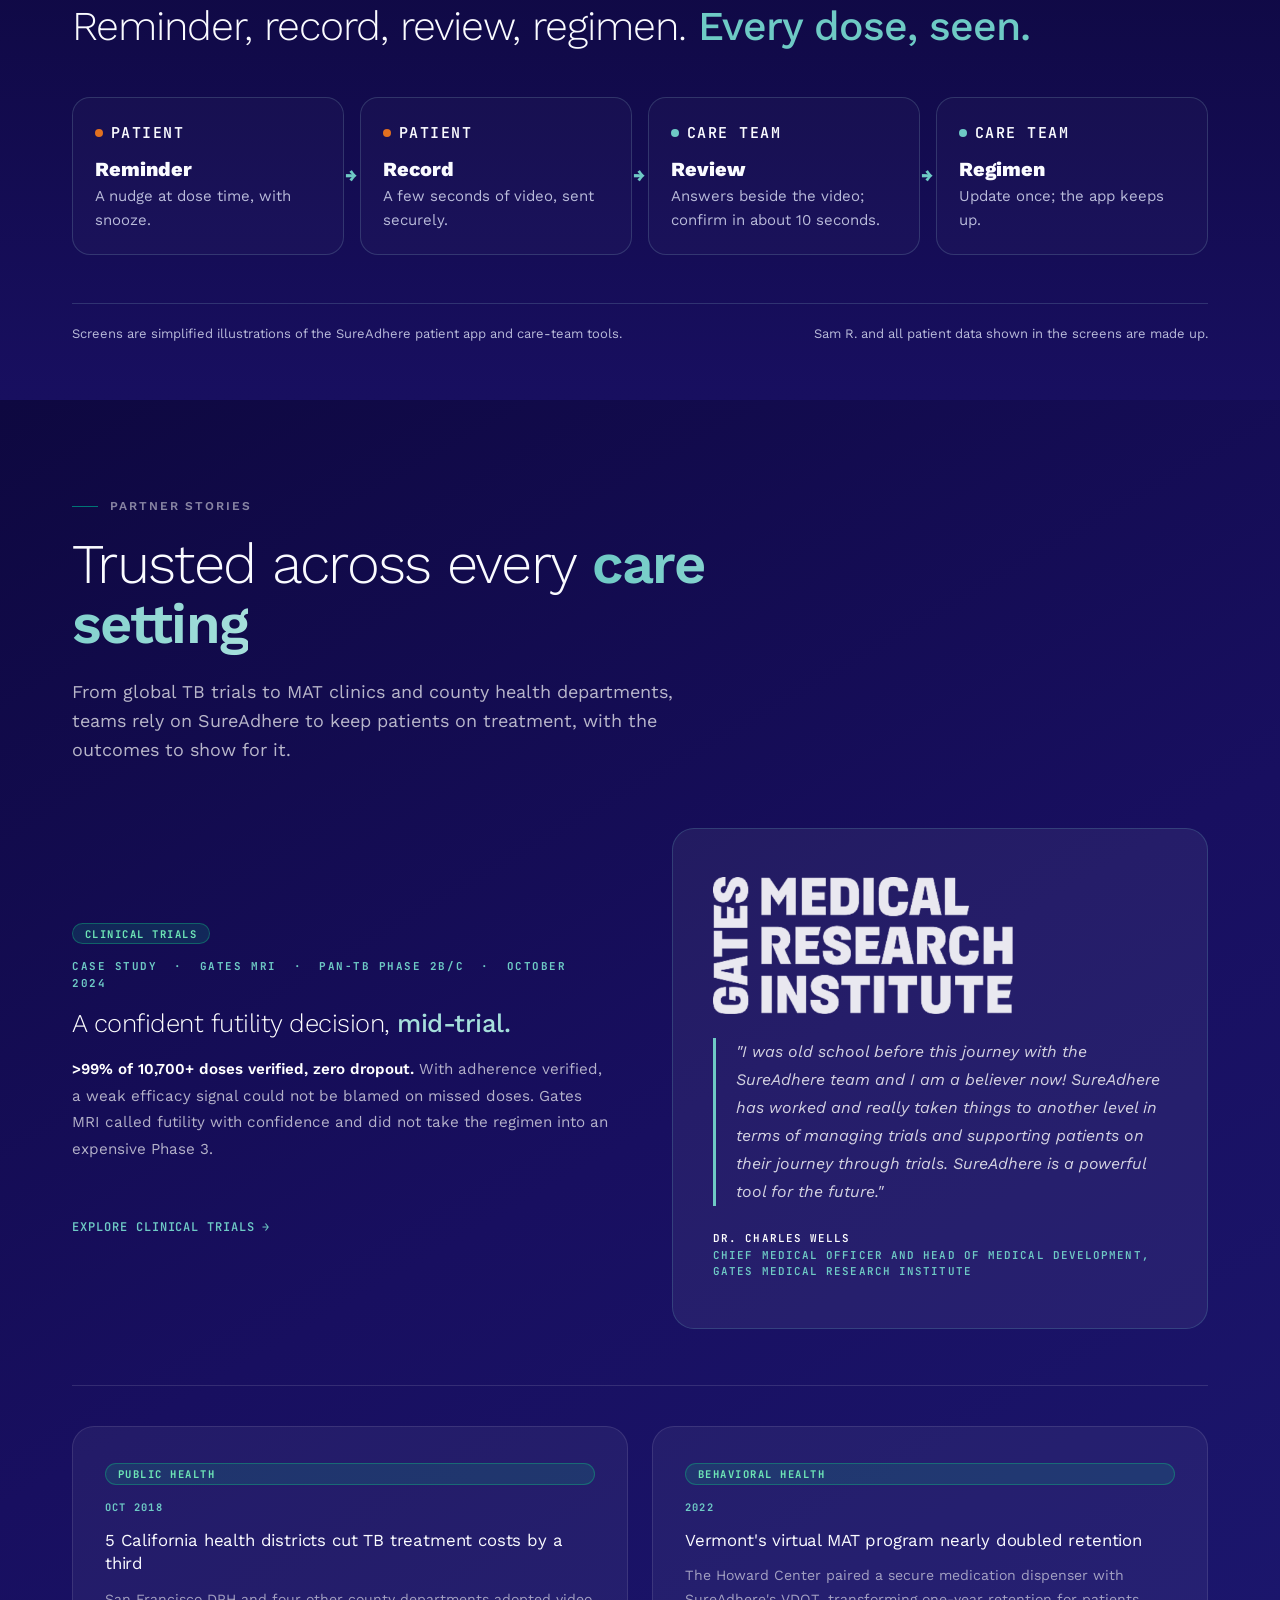
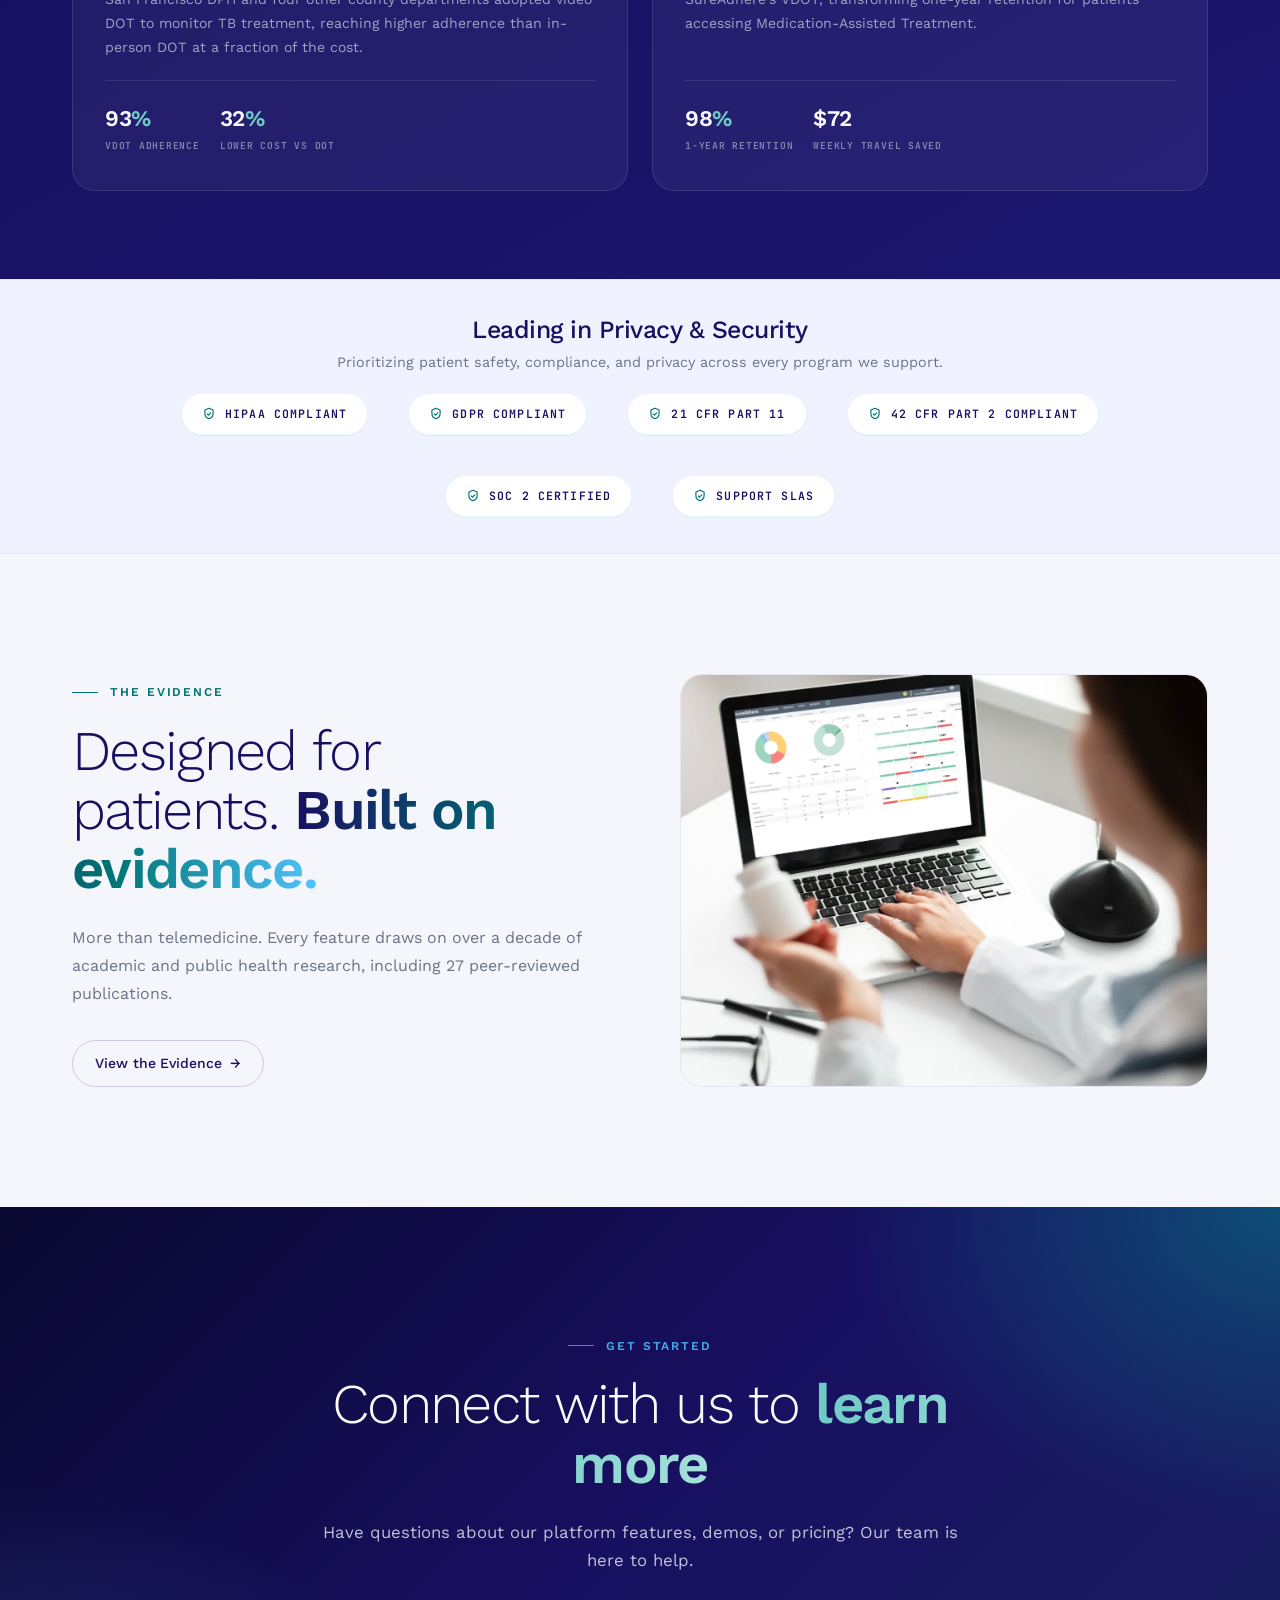
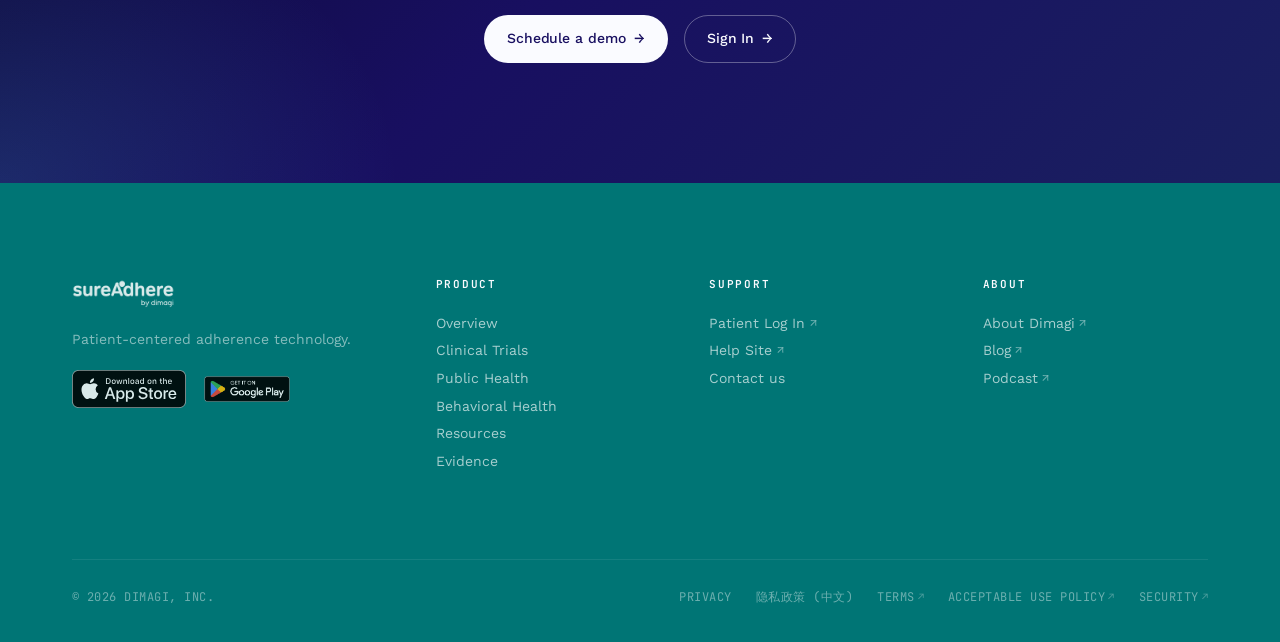
==== commit d25edf0f: "Add a 42 CFR Part 2 Compliant badge to the homepage compliance band Co-Authored-By: Claude Fable 5.2" ====
--- a/index.html
+++ b/index.html
@@ -1591,6 +1591,7 @@
       <span class="compliance-badge"><svg viewBox="0 0 24 24" fill="none" stroke="currentColor" stroke-width="2" stroke-linecap="round" stroke-linejoin="round" aria-hidden="true"><path d="M12 2l7 3v6c0 4.5-3 8-7 9-4-1-7-4.5-7-9V5l7-3z"/><path d="M9 12l2 2 4-4"/></svg>HIPAA Compliant</span>
       <span class="compliance-badge"><svg viewBox="0 0 24 24" fill="none" stroke="currentColor" stroke-width="2" stroke-linecap="round" stroke-linejoin="round" aria-hidden="true"><path d="M12 2l7 3v6c0 4.5-3 8-7 9-4-1-7-4.5-7-9V5l7-3z"/><path d="M9 12l2 2 4-4"/></svg>GDPR Compliant</span>
       <span class="compliance-badge"><svg viewBox="0 0 24 24" fill="none" stroke="currentColor" stroke-width="2" stroke-linecap="round" stroke-linejoin="round" aria-hidden="true"><path d="M12 2l7 3v6c0 4.5-3 8-7 9-4-1-7-4.5-7-9V5l7-3z"/><path d="M9 12l2 2 4-4"/></svg>21 CFR Part 11</span>
+      <span class="compliance-badge"><svg viewBox="0 0 24 24" fill="none" stroke="currentColor" stroke-width="2" stroke-linecap="round" stroke-linejoin="round" aria-hidden="true"><path d="M12 2l7 3v6c0 4.5-3 8-7 9-4-1-7-4.5-7-9V5l7-3z"/><path d="M9 12l2 2 4-4"/></svg>42 CFR Part 2 Compliant</span>
       <span class="compliance-badge"><svg viewBox="0 0 24 24" fill="none" stroke="currentColor" stroke-width="2" stroke-linecap="round" stroke-linejoin="round" aria-hidden="true"><path d="M12 2l7 3v6c0 4.5-3 8-7 9-4-1-7-4.5-7-9V5l7-3z"/><path d="M9 12l2 2 4-4"/></svg>SOC 2 Certified</span>
       <span class="compliance-badge"><svg viewBox="0 0 24 24" fill="none" stroke="currentColor" stroke-width="2" stroke-linecap="round" stroke-linejoin="round" aria-hidden="true"><path d="M12 2l7 3v6c0 4.5-3 8-7 9-4-1-7-4.5-7-9V5l7-3z"/><path d="M9 12l2 2 4-4"/></svg>Support SLAs</span>
     </div>
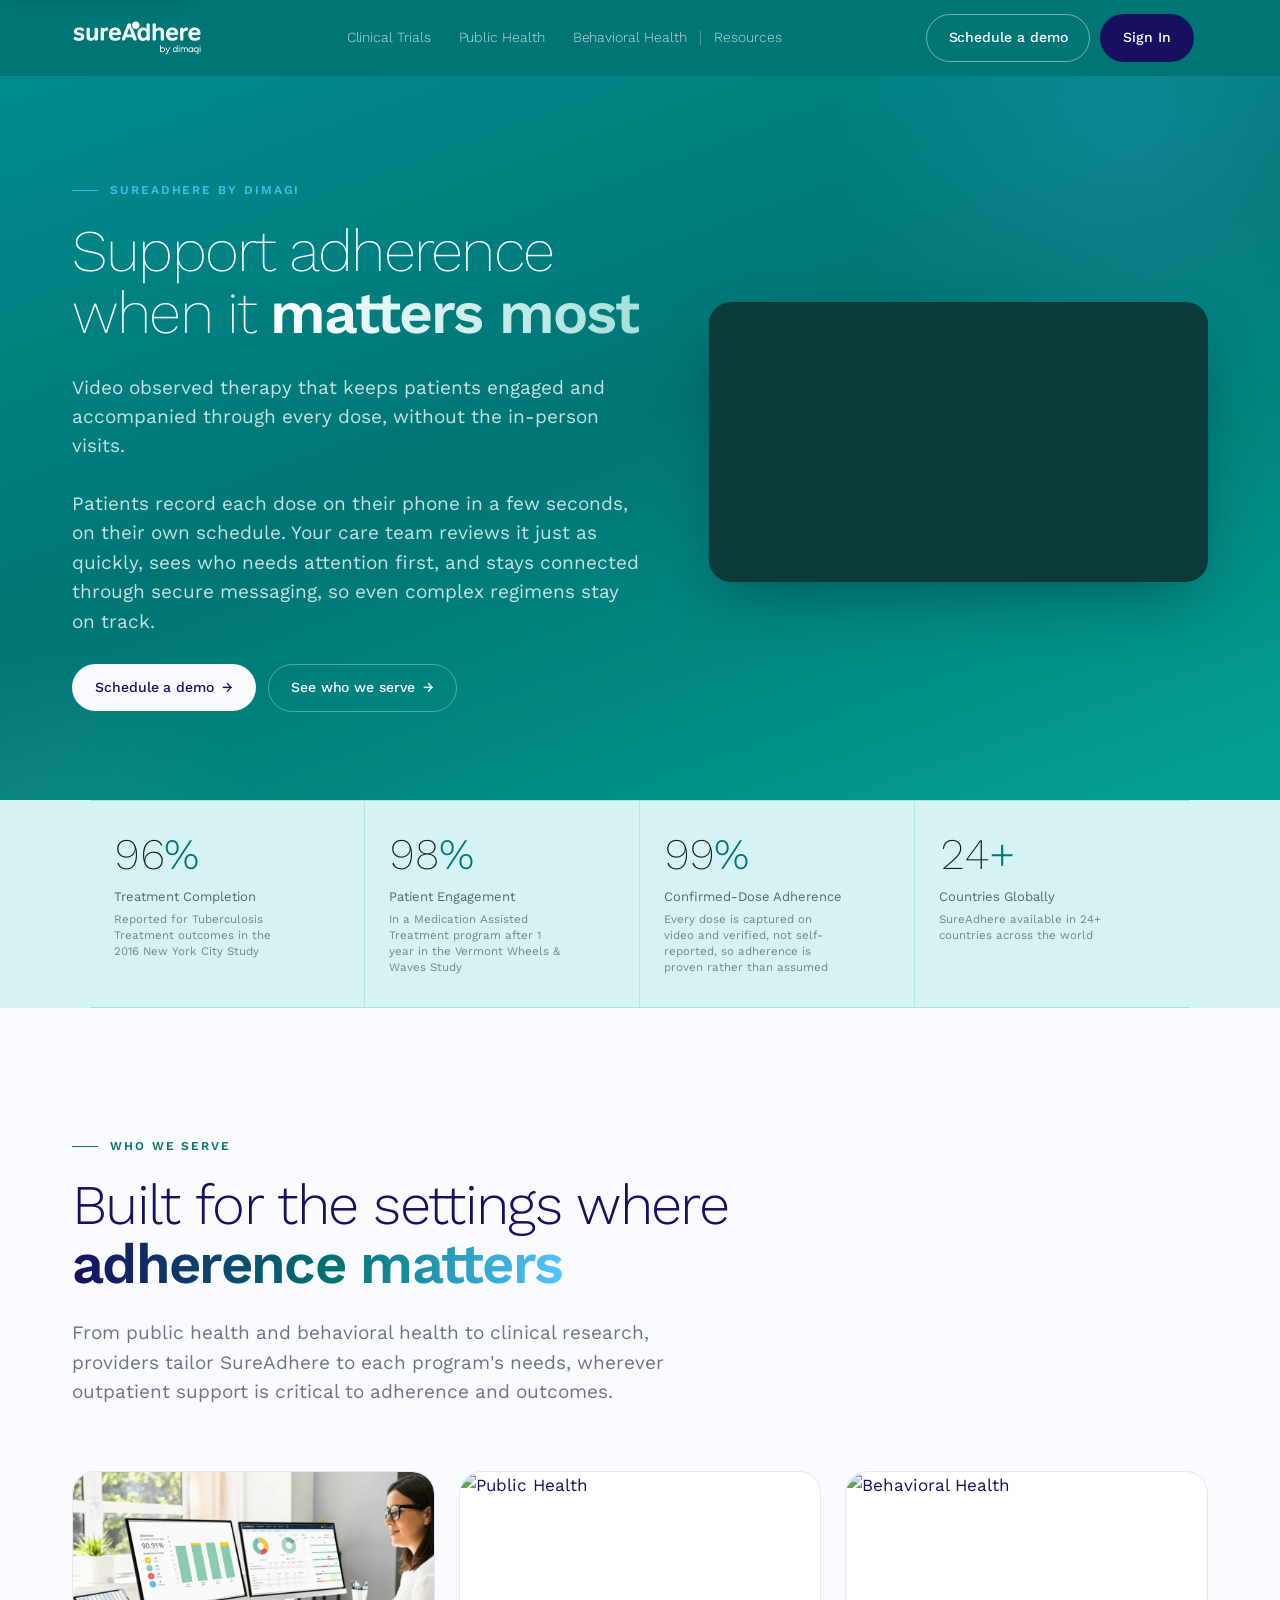
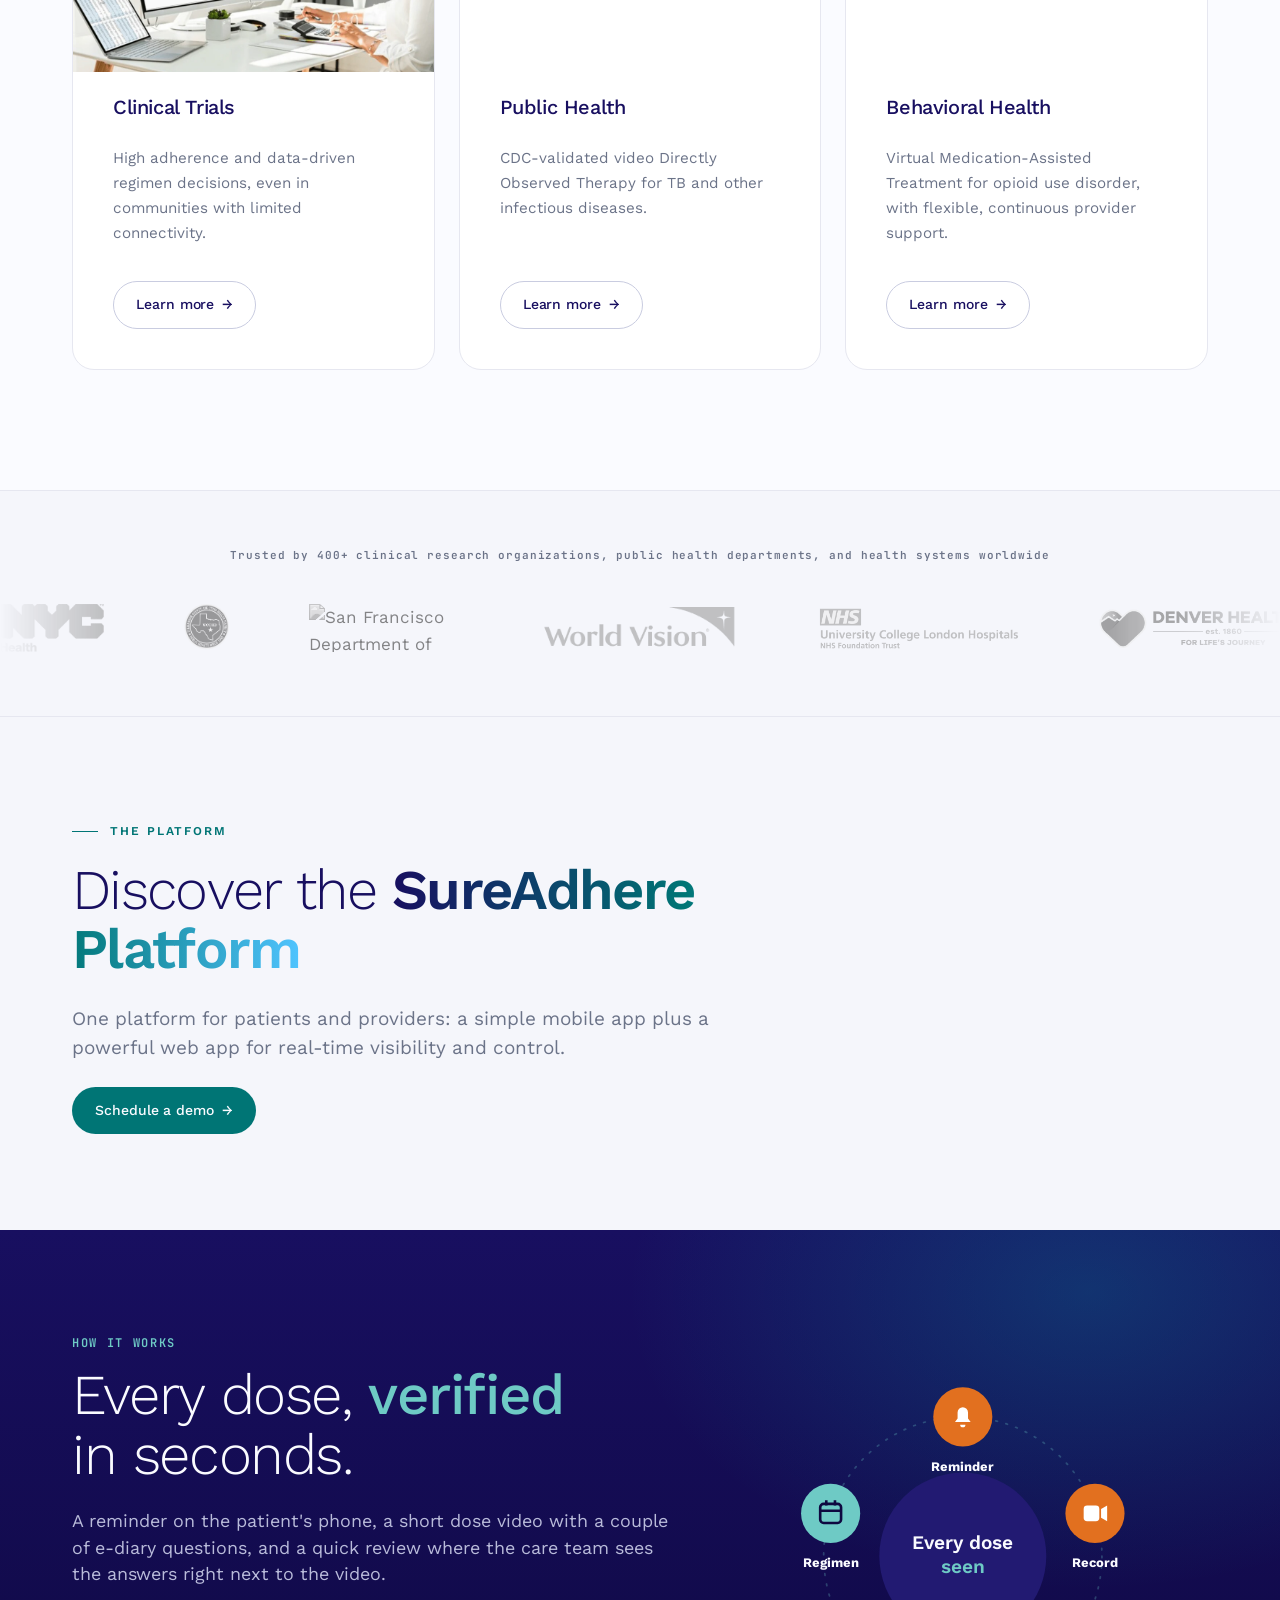
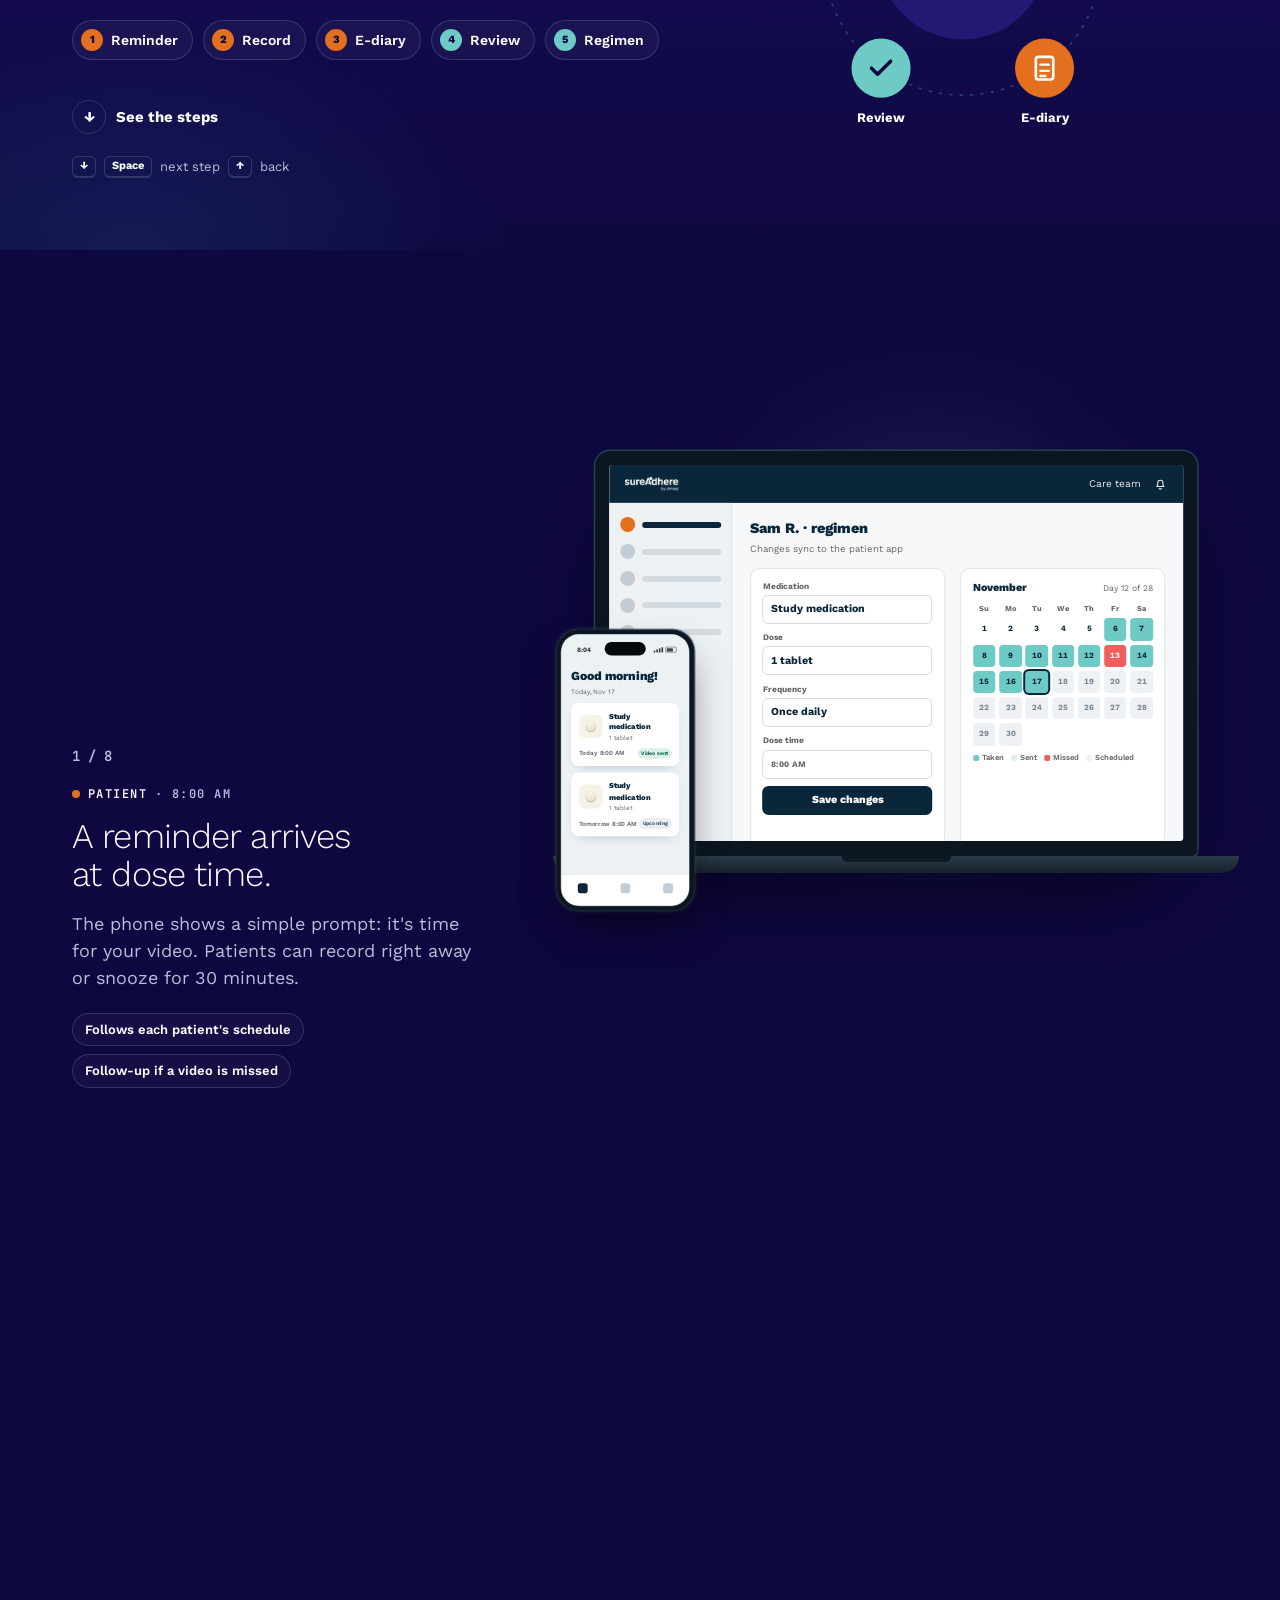
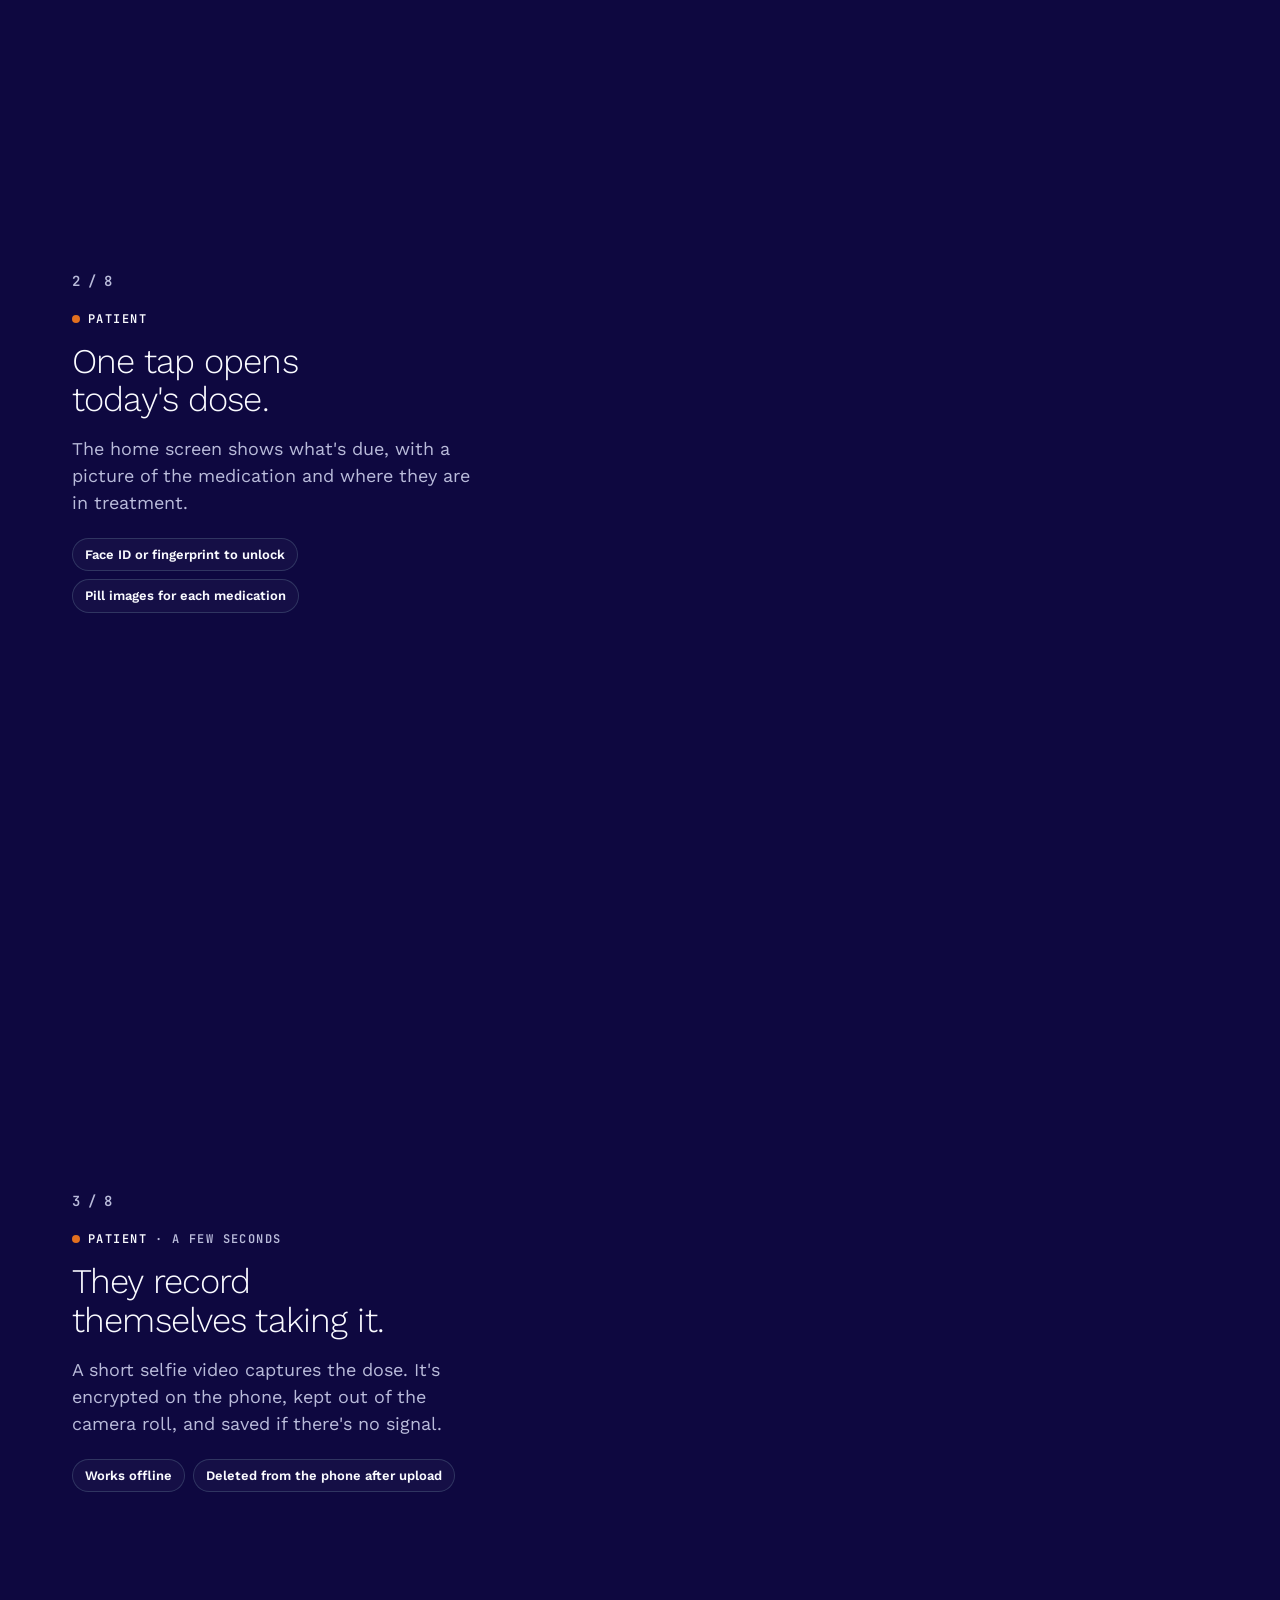
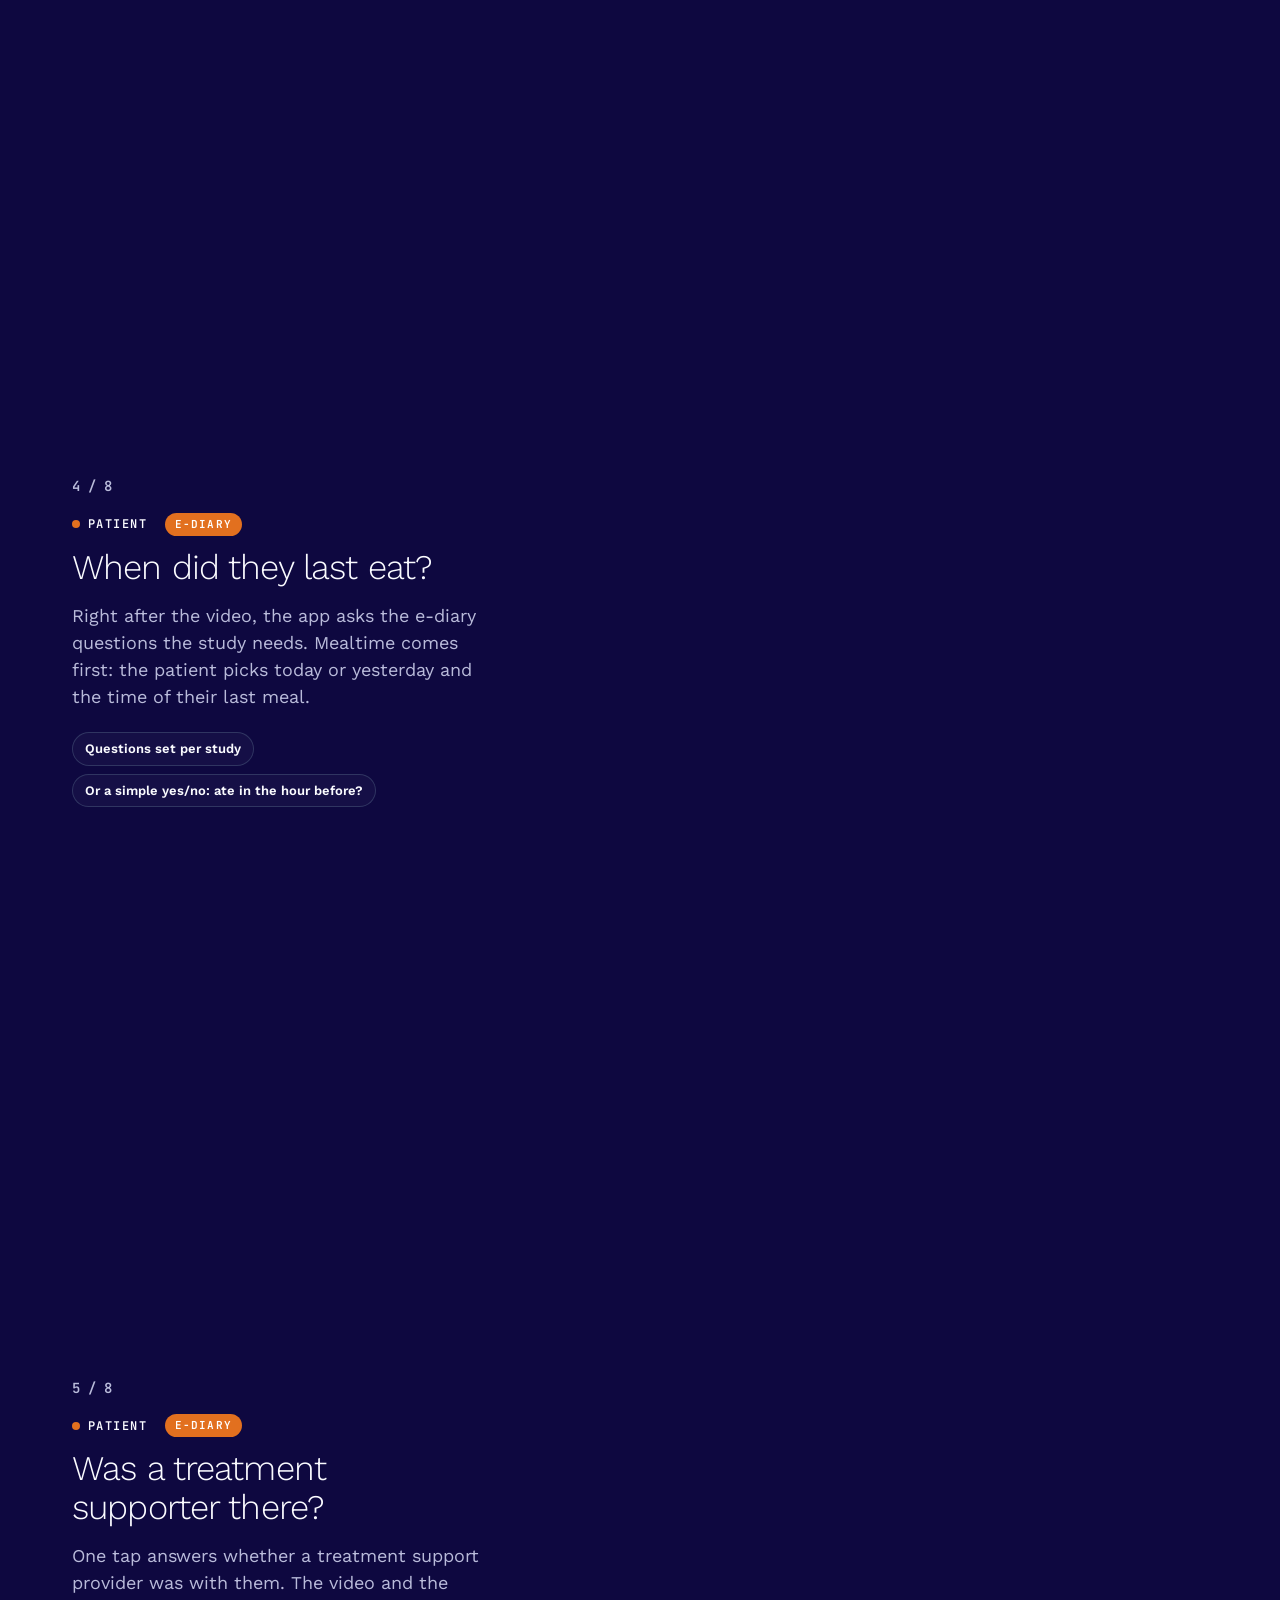
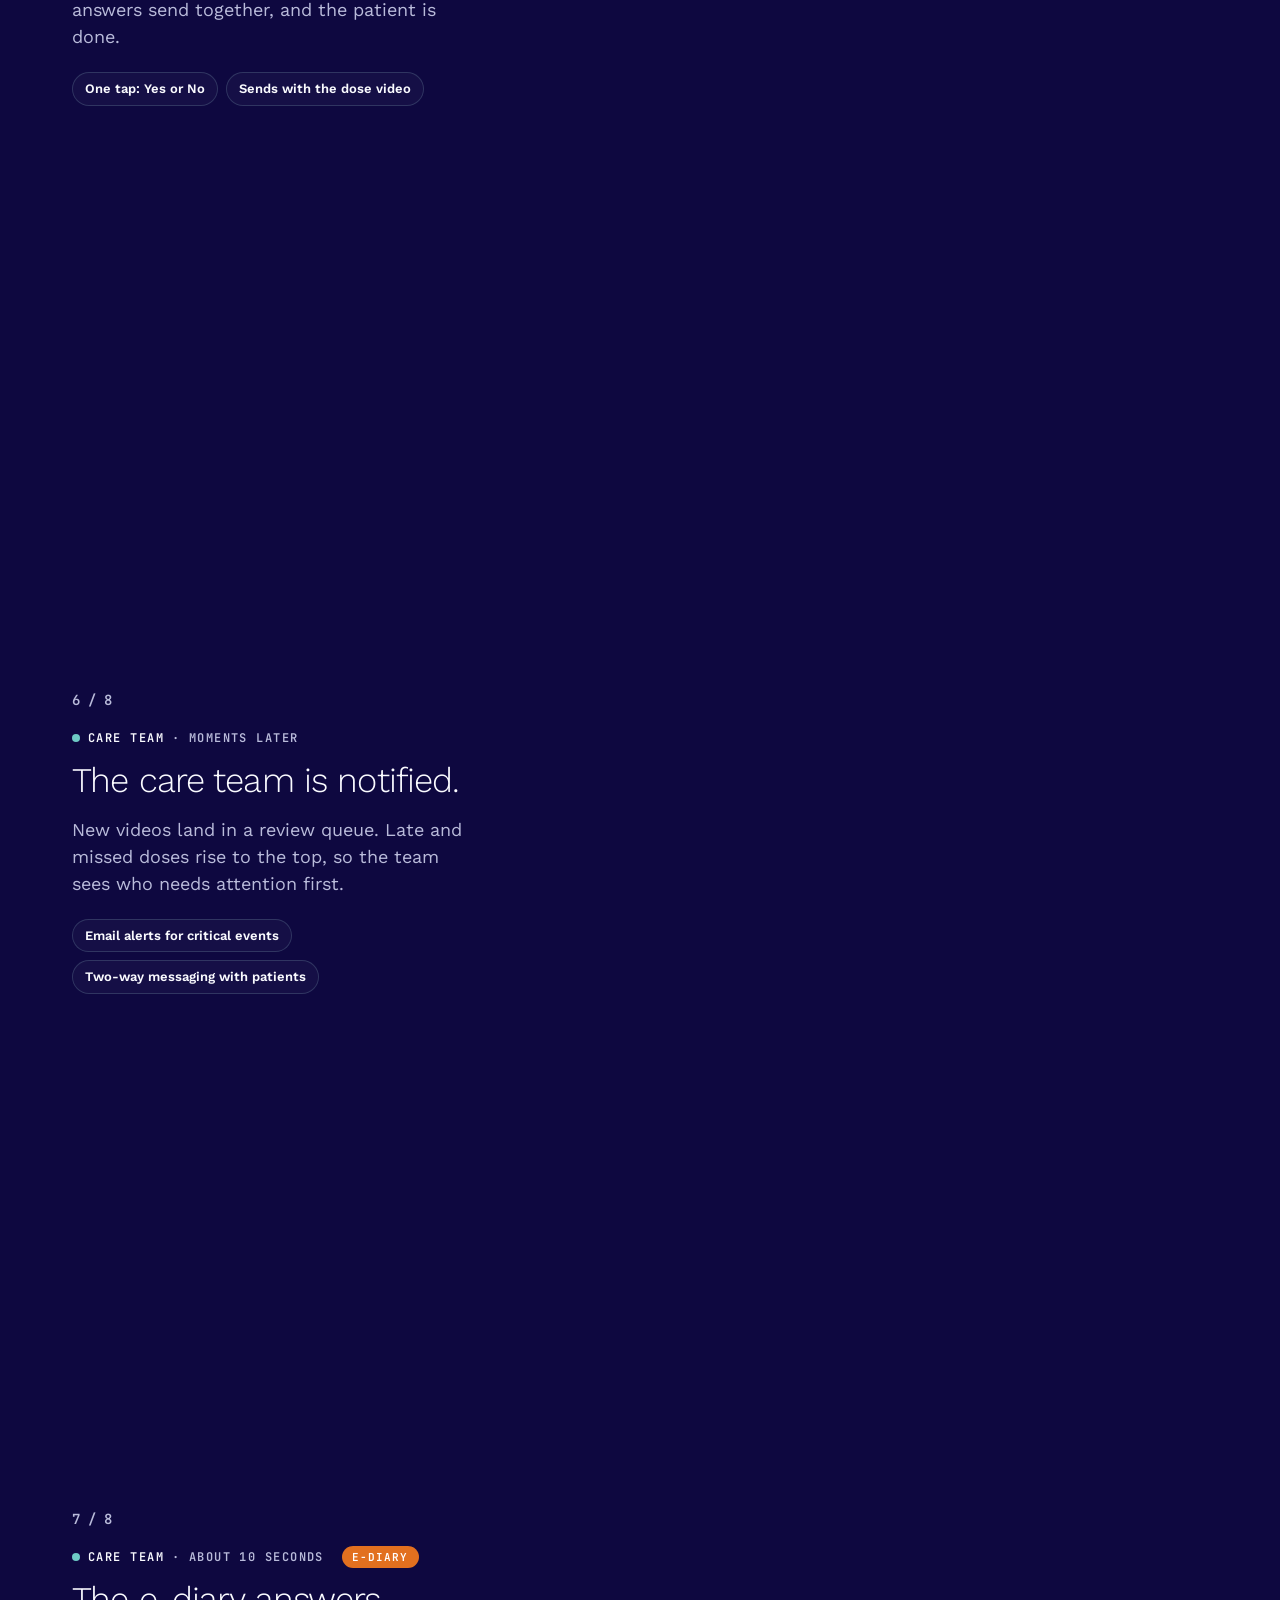
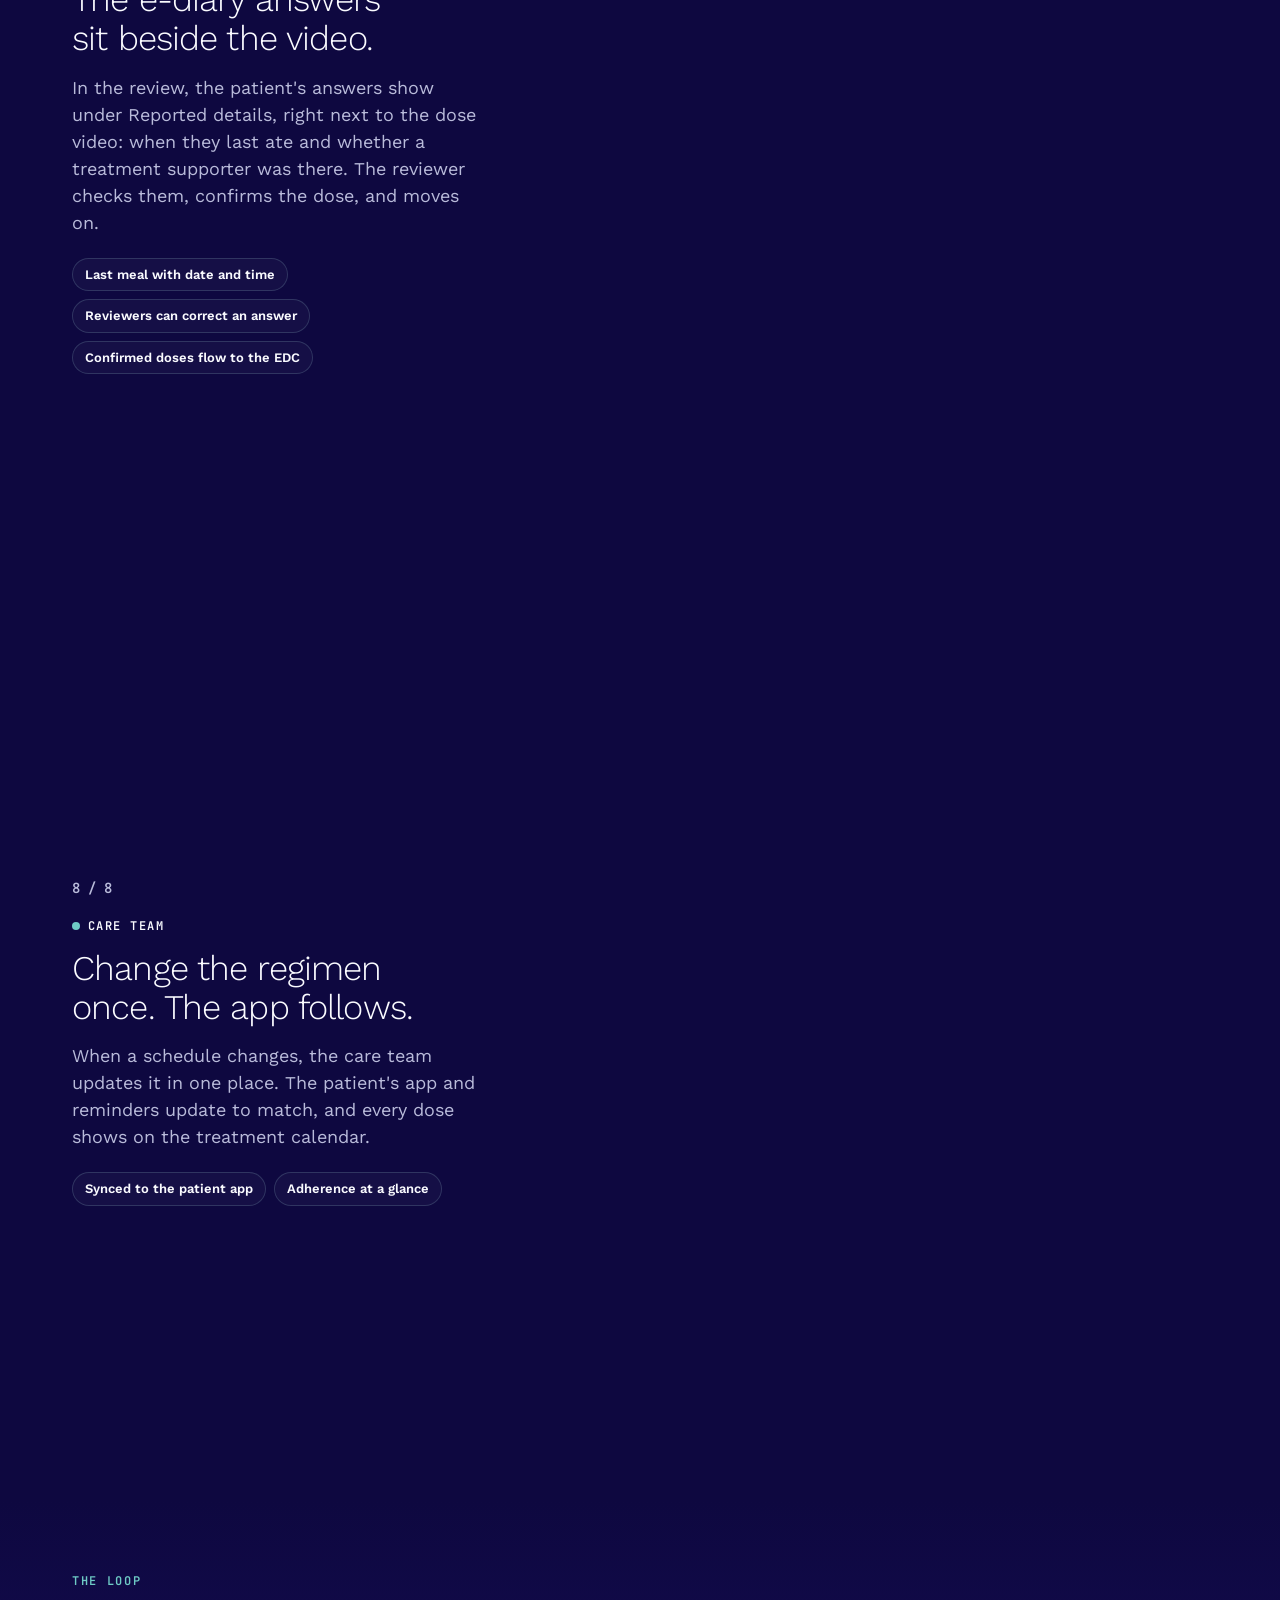
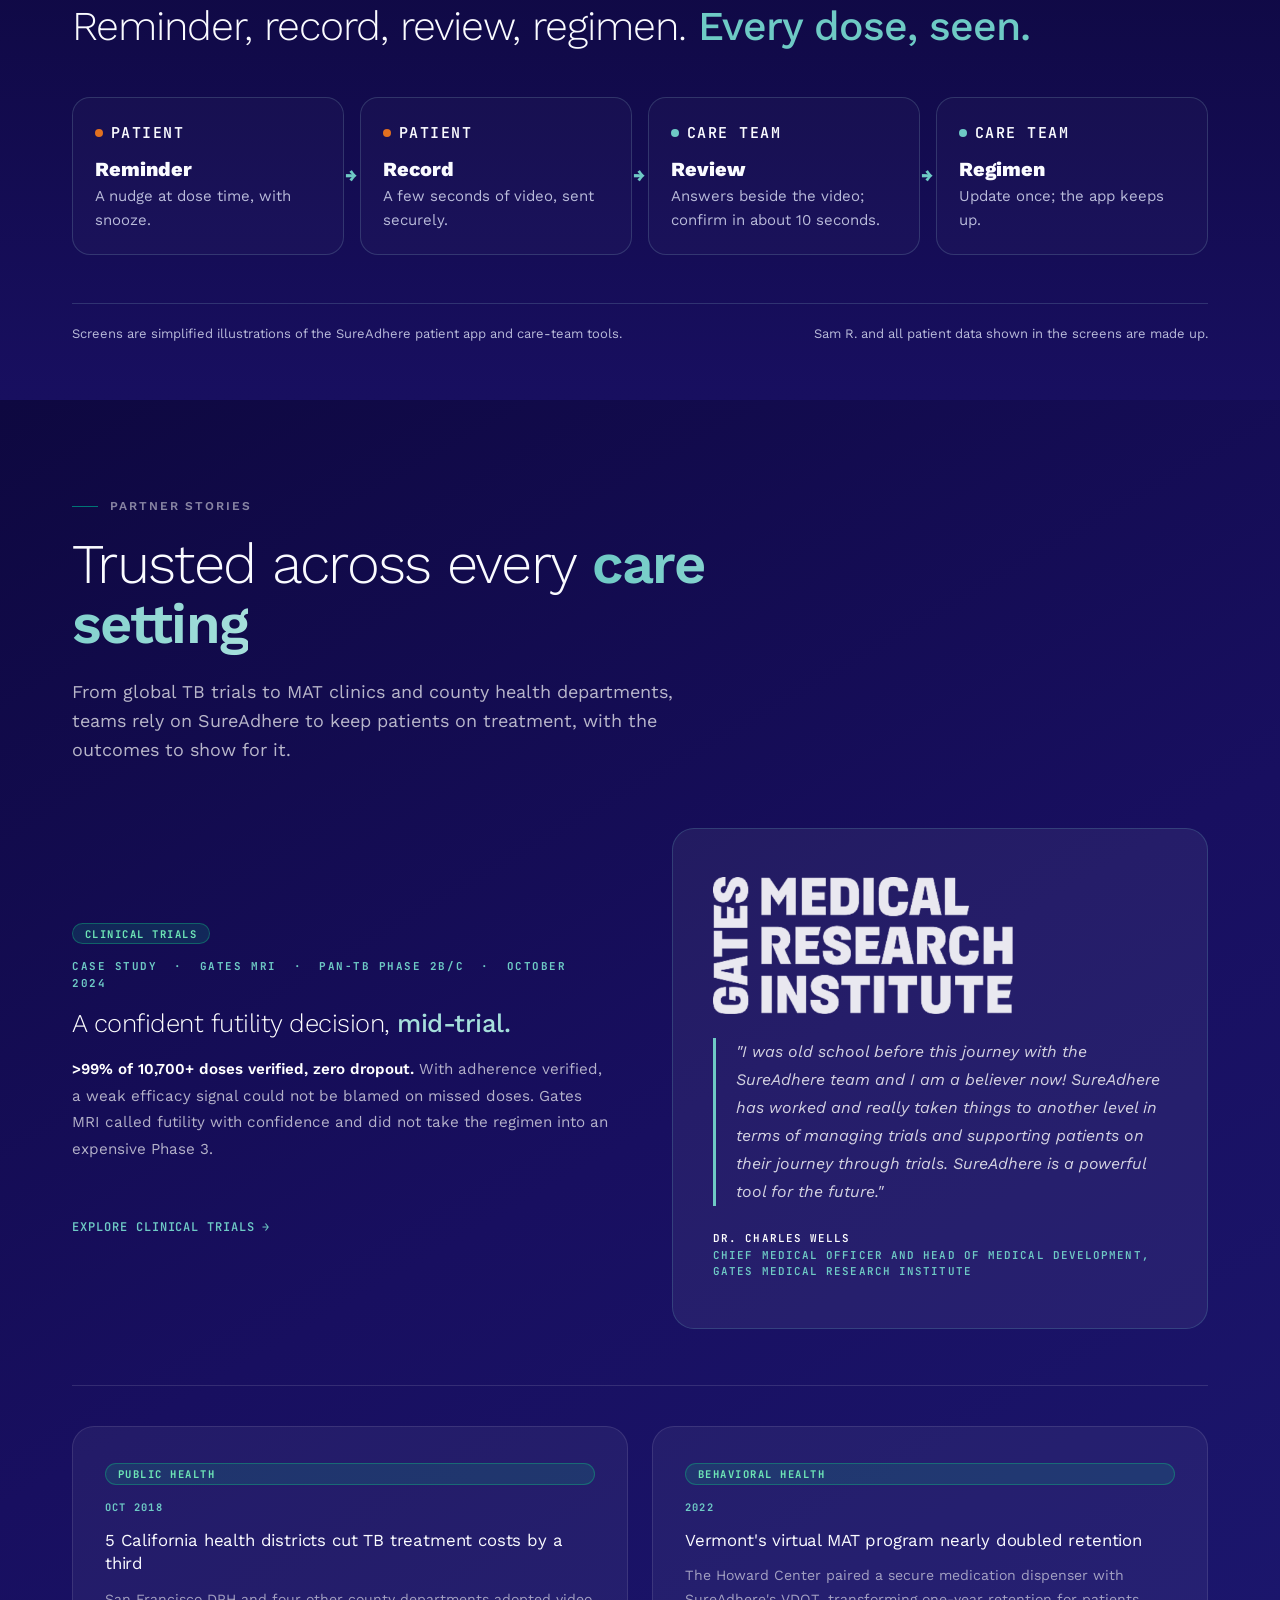
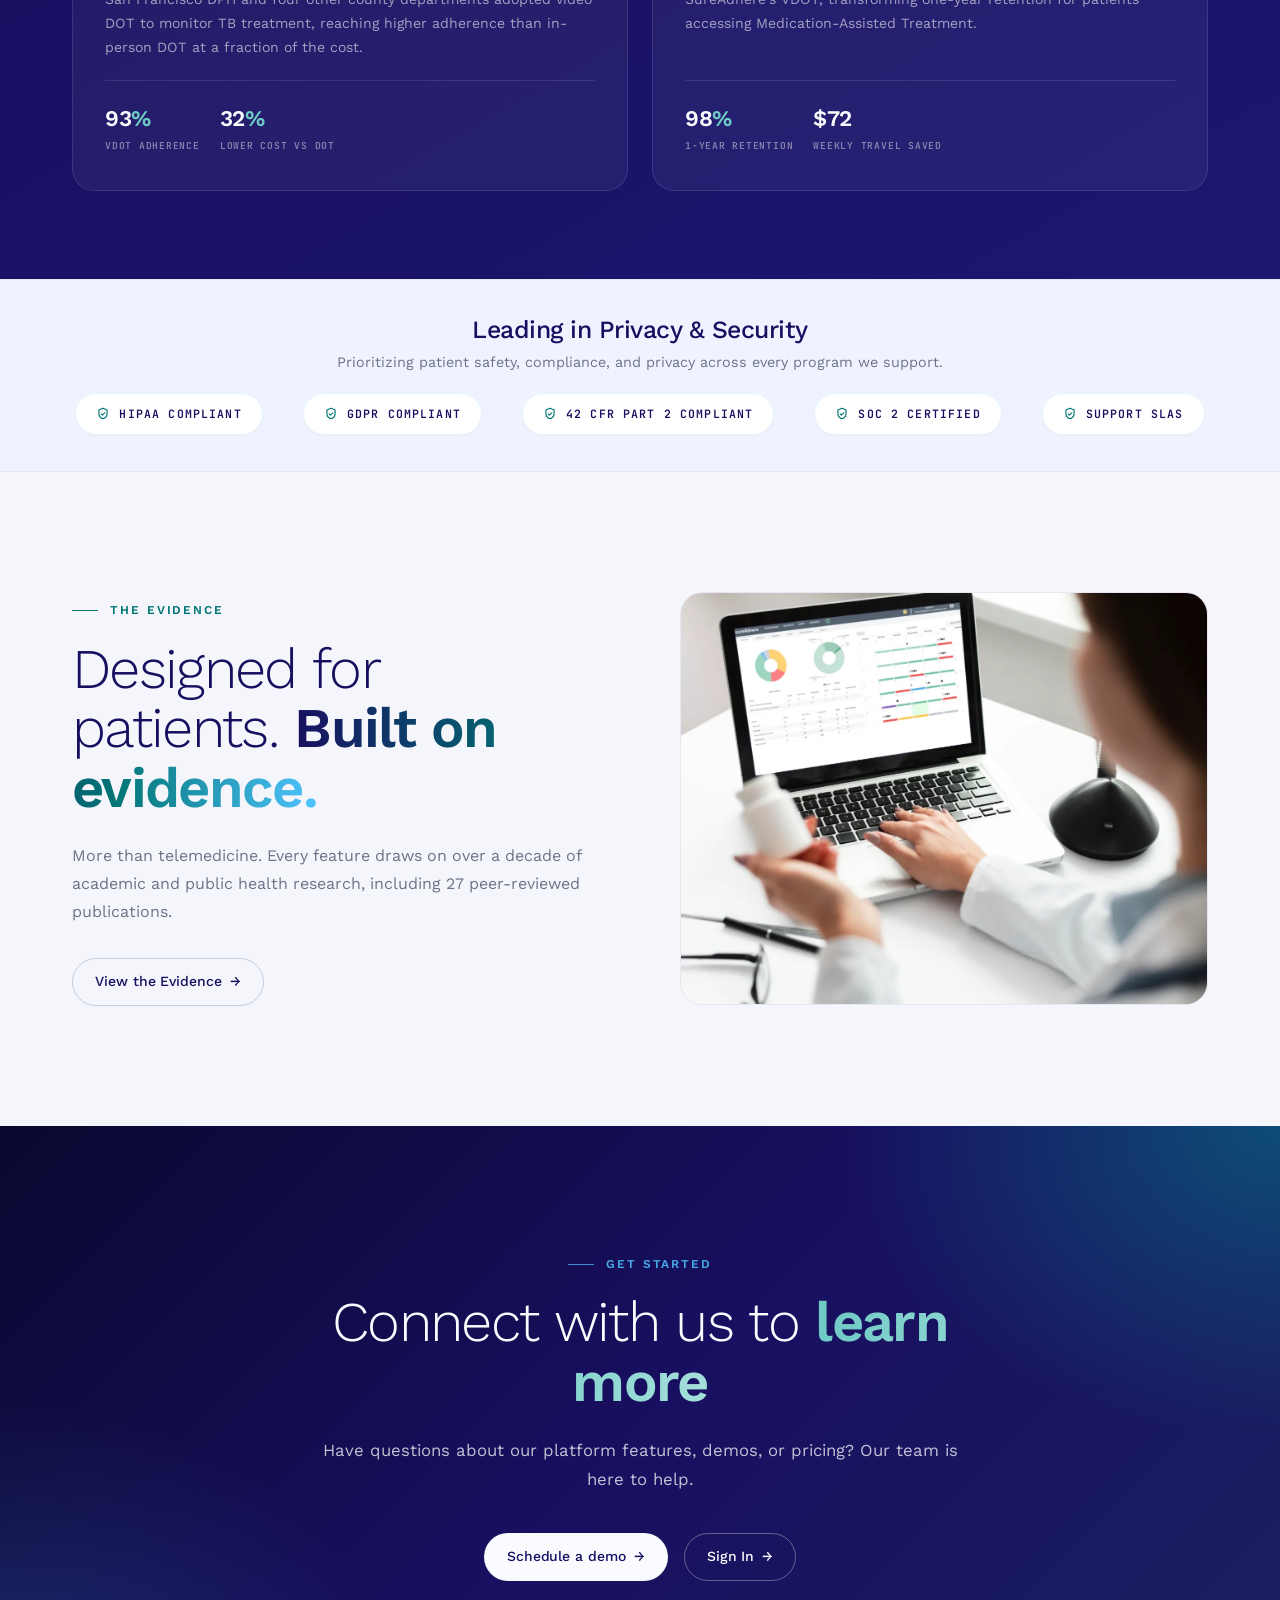
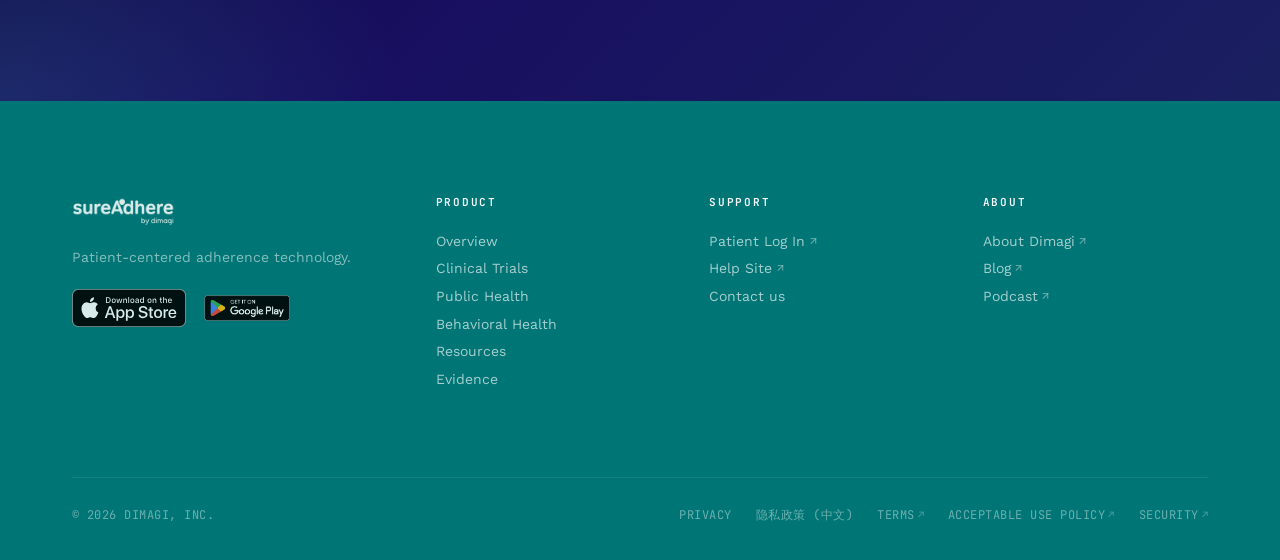
==== commit 94b96764: "Remove the 21 CFR Part 11 badge from the homepage compliance band Co-Authored-By: Claude Fable 5.2 <" ====
--- a/index.html
+++ b/index.html
@@ -1590,7 +1590,6 @@
     <div class="compliance-items">
       <span class="compliance-badge"><svg viewBox="0 0 24 24" fill="none" stroke="currentColor" stroke-width="2" stroke-linecap="round" stroke-linejoin="round" aria-hidden="true"><path d="M12 2l7 3v6c0 4.5-3 8-7 9-4-1-7-4.5-7-9V5l7-3z"/><path d="M9 12l2 2 4-4"/></svg>HIPAA Compliant</span>
       <span class="compliance-badge"><svg viewBox="0 0 24 24" fill="none" stroke="currentColor" stroke-width="2" stroke-linecap="round" stroke-linejoin="round" aria-hidden="true"><path d="M12 2l7 3v6c0 4.5-3 8-7 9-4-1-7-4.5-7-9V5l7-3z"/><path d="M9 12l2 2 4-4"/></svg>GDPR Compliant</span>
-      <span class="compliance-badge"><svg viewBox="0 0 24 24" fill="none" stroke="currentColor" stroke-width="2" stroke-linecap="round" stroke-linejoin="round" aria-hidden="true"><path d="M12 2l7 3v6c0 4.5-3 8-7 9-4-1-7-4.5-7-9V5l7-3z"/><path d="M9 12l2 2 4-4"/></svg>21 CFR Part 11</span>
       <span class="compliance-badge"><svg viewBox="0 0 24 24" fill="none" stroke="currentColor" stroke-width="2" stroke-linecap="round" stroke-linejoin="round" aria-hidden="true"><path d="M12 2l7 3v6c0 4.5-3 8-7 9-4-1-7-4.5-7-9V5l7-3z"/><path d="M9 12l2 2 4-4"/></svg>42 CFR Part 2 Compliant</span>
       <span class="compliance-badge"><svg viewBox="0 0 24 24" fill="none" stroke="currentColor" stroke-width="2" stroke-linecap="round" stroke-linejoin="round" aria-hidden="true"><path d="M12 2l7 3v6c0 4.5-3 8-7 9-4-1-7-4.5-7-9V5l7-3z"/><path d="M9 12l2 2 4-4"/></svg>SOC 2 Certified</span>
       <span class="compliance-badge"><svg viewBox="0 0 24 24" fill="none" stroke="currentColor" stroke-width="2" stroke-linecap="round" stroke-linejoin="round" aria-hidden="true"><path d="M12 2l7 3v6c0 4.5-3 8-7 9-4-1-7-4.5-7-9V5l7-3z"/><path d="M9 12l2 2 4-4"/></svg>Support SLAs</span>
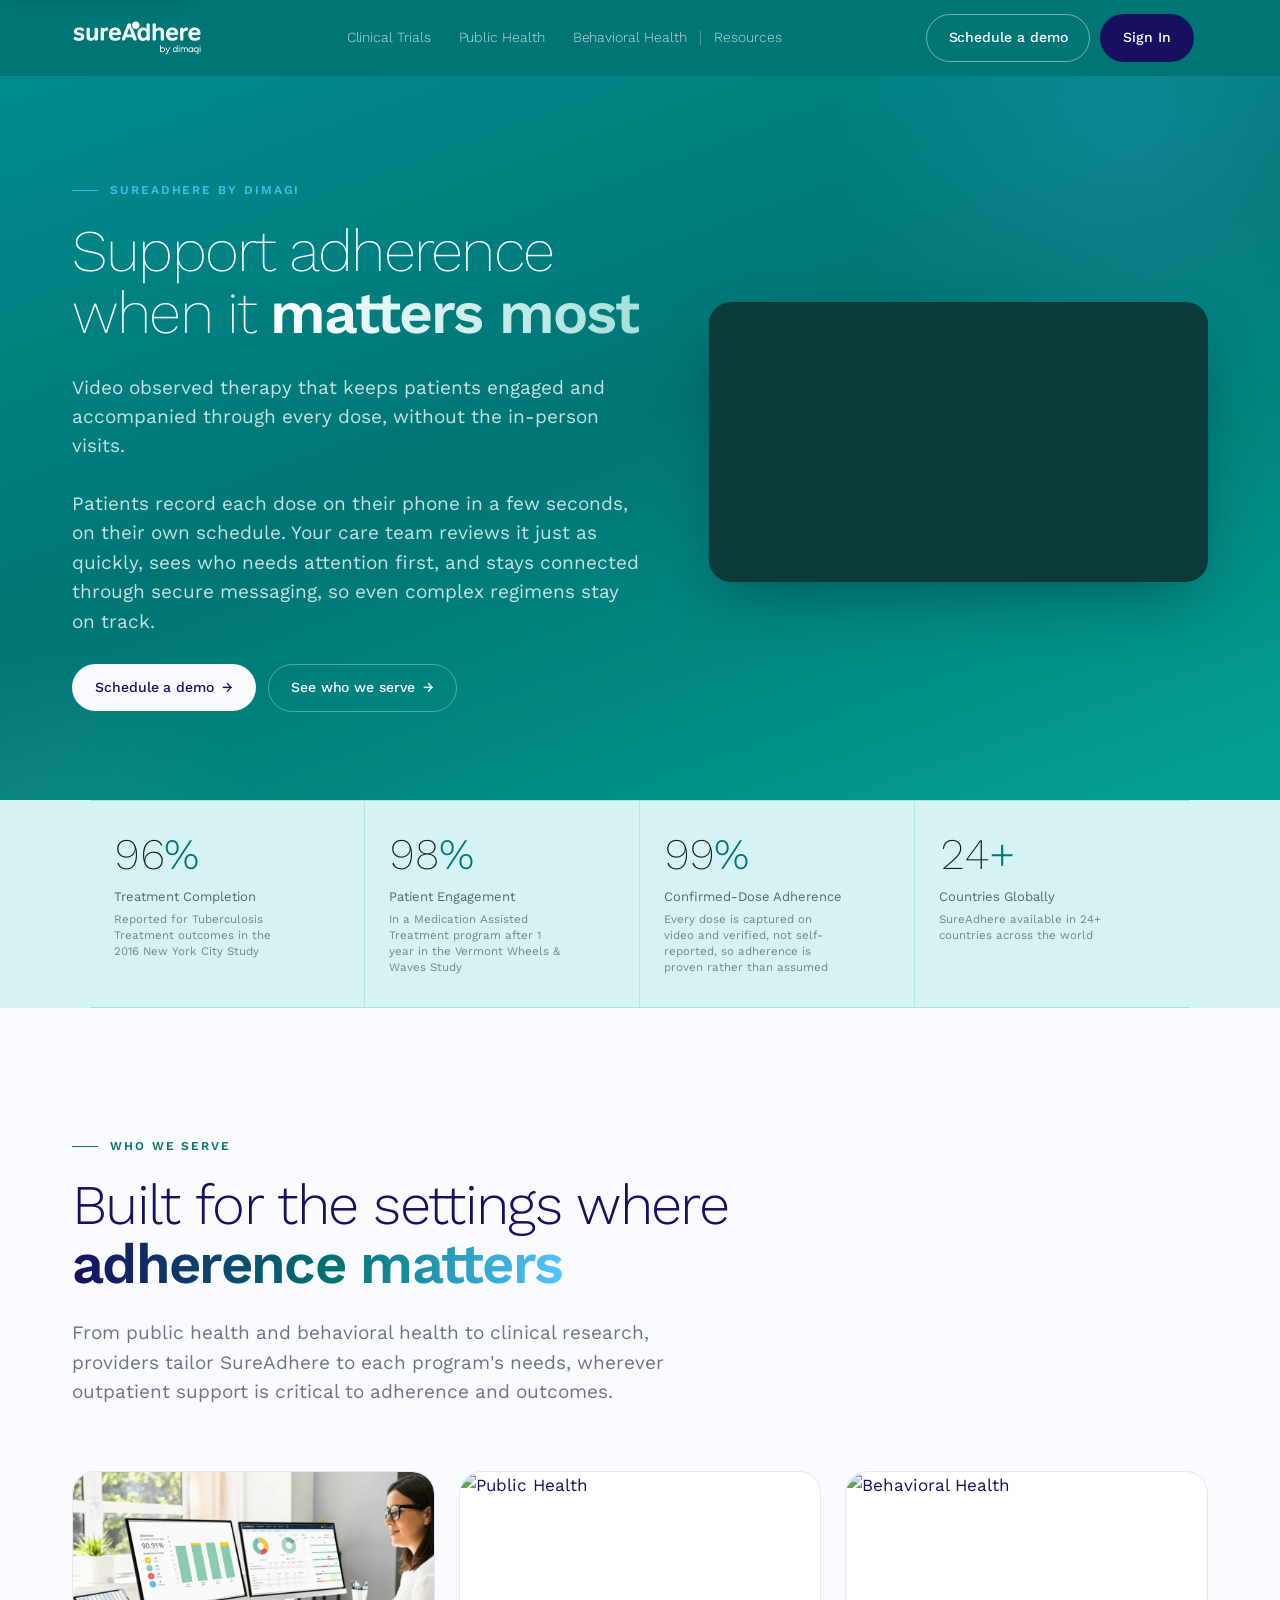
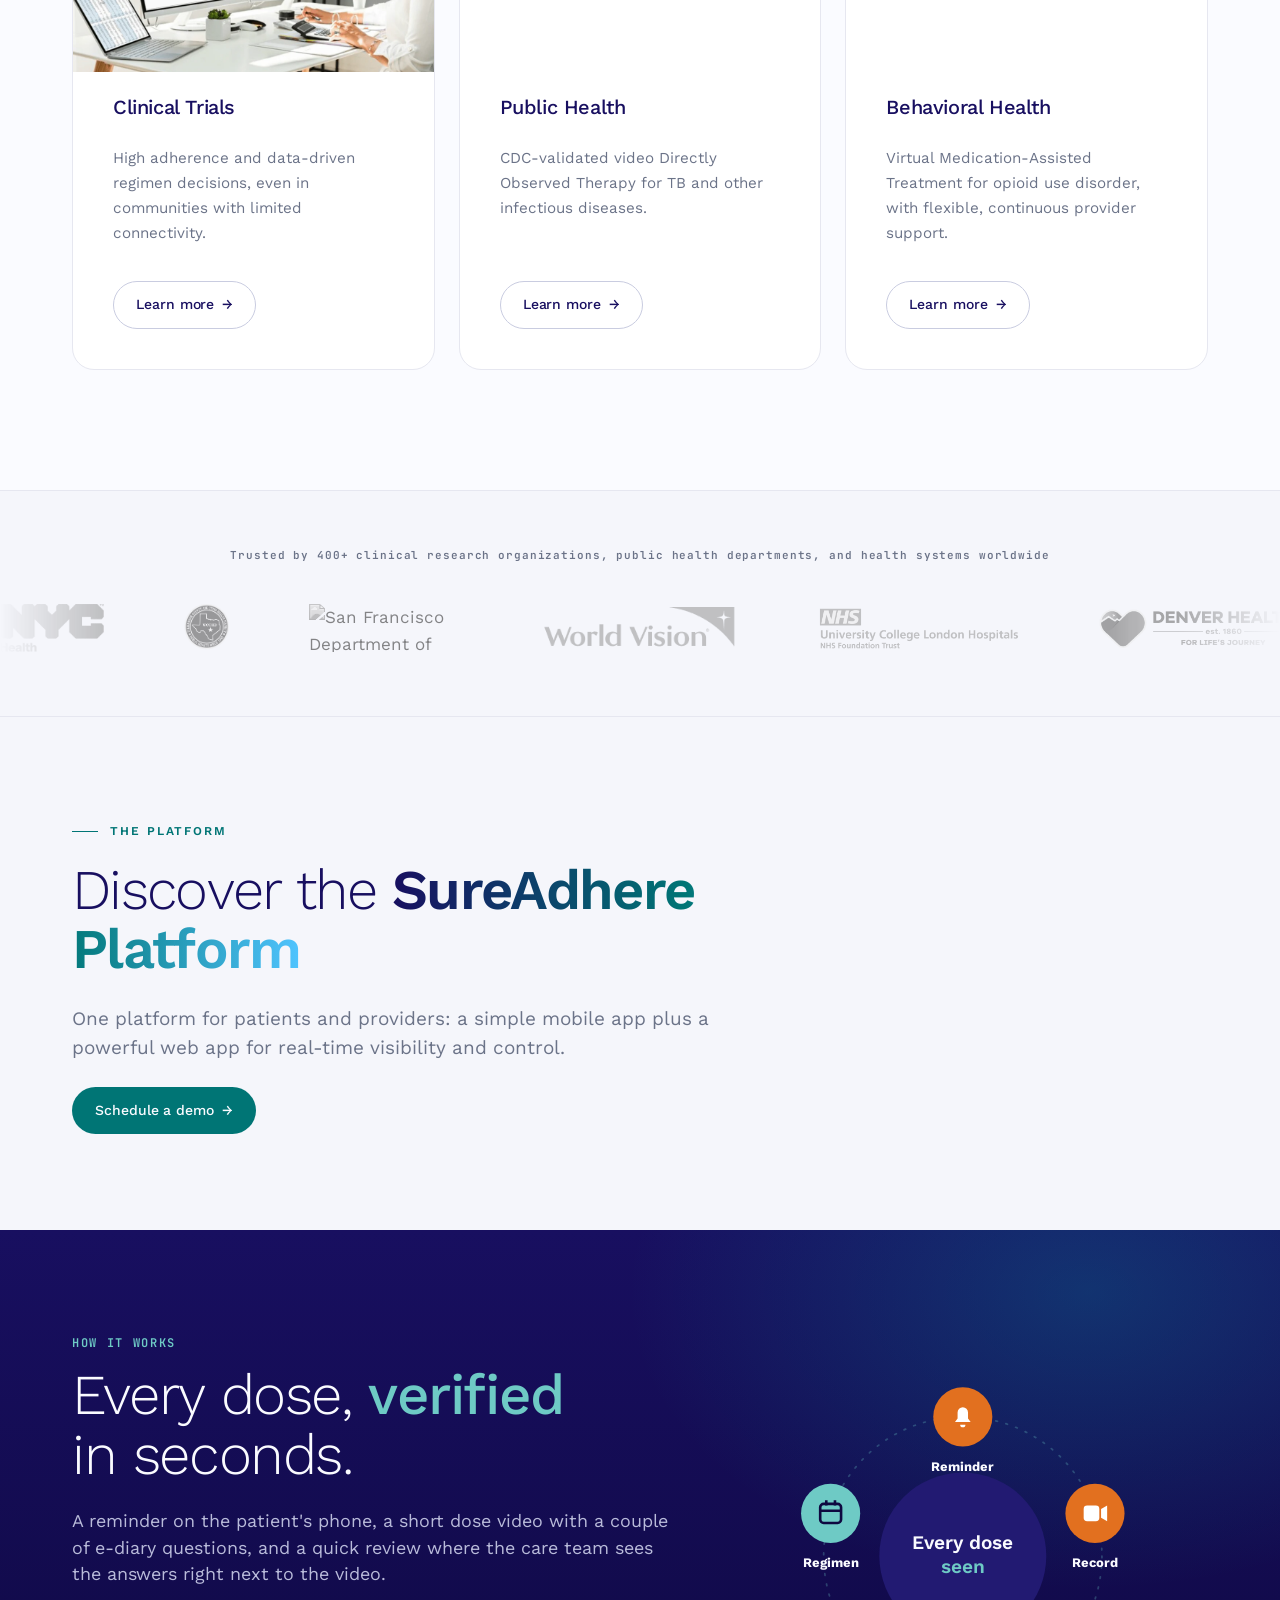
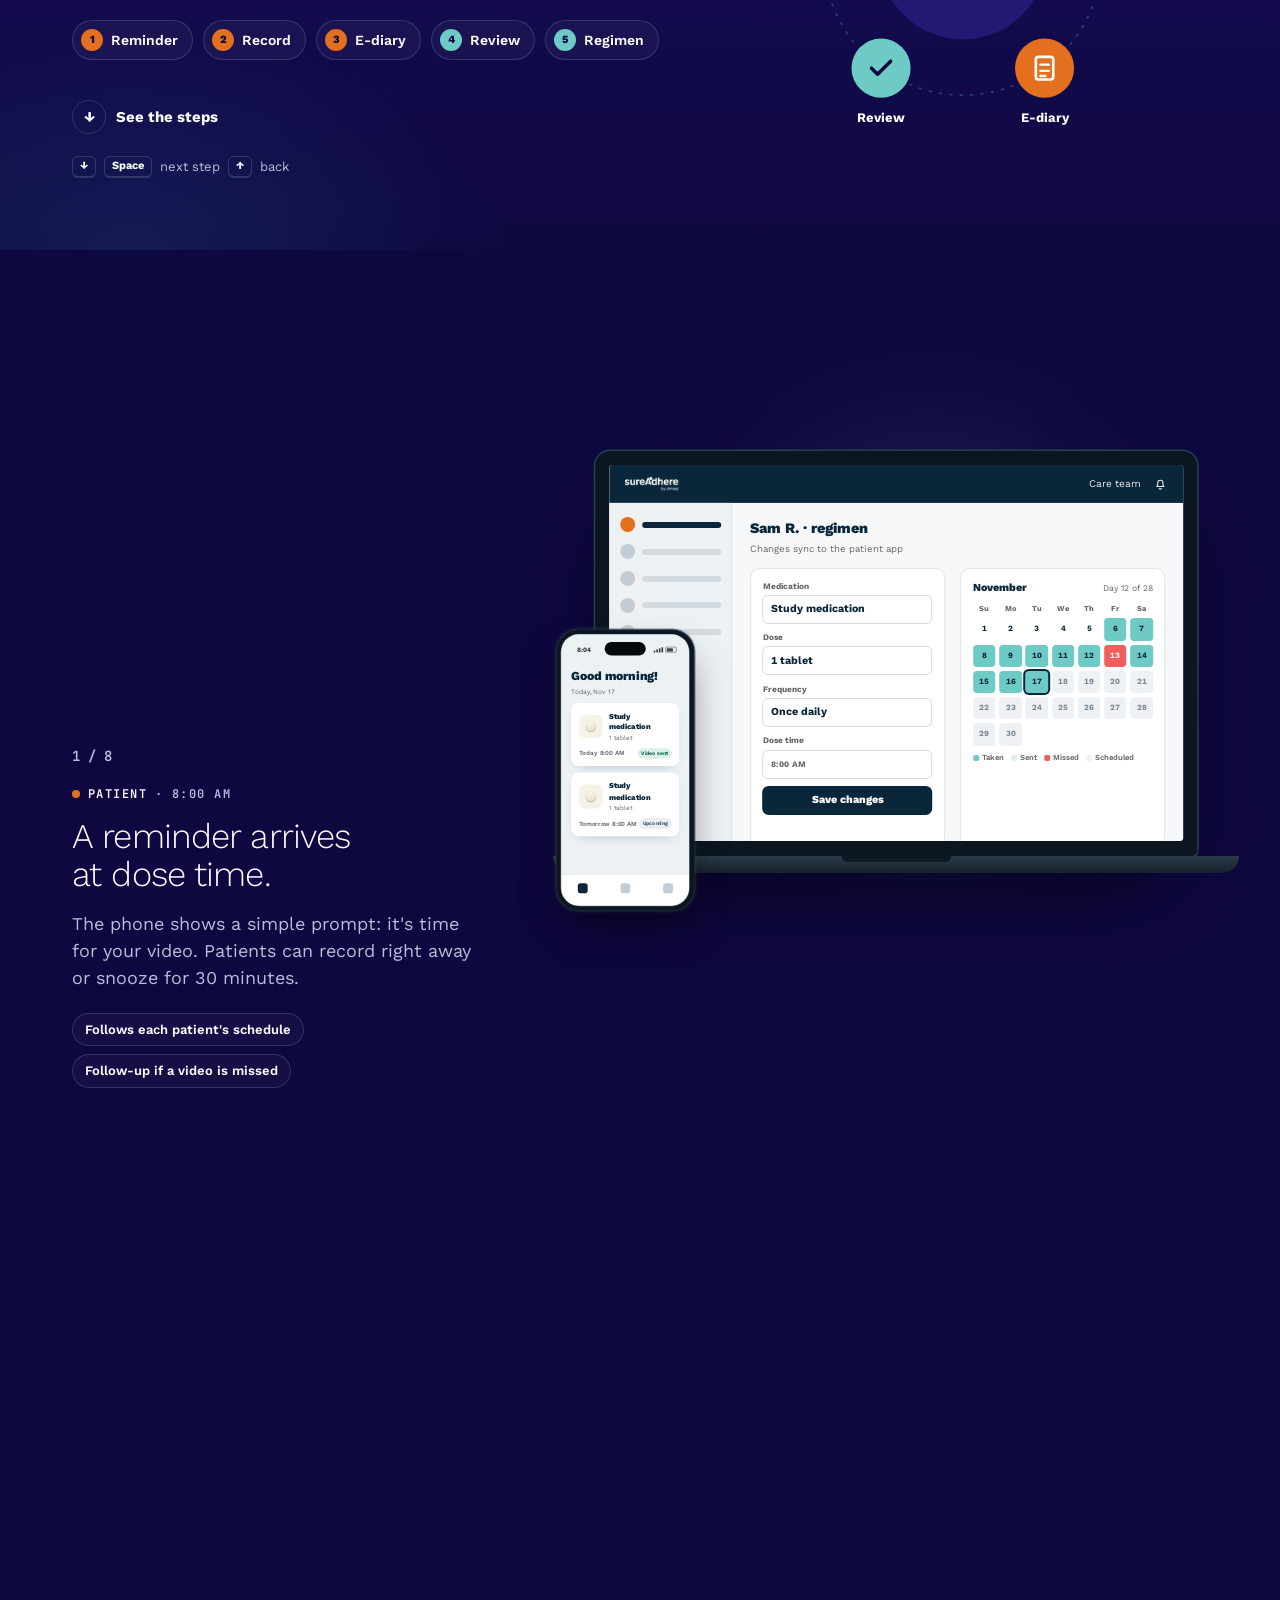
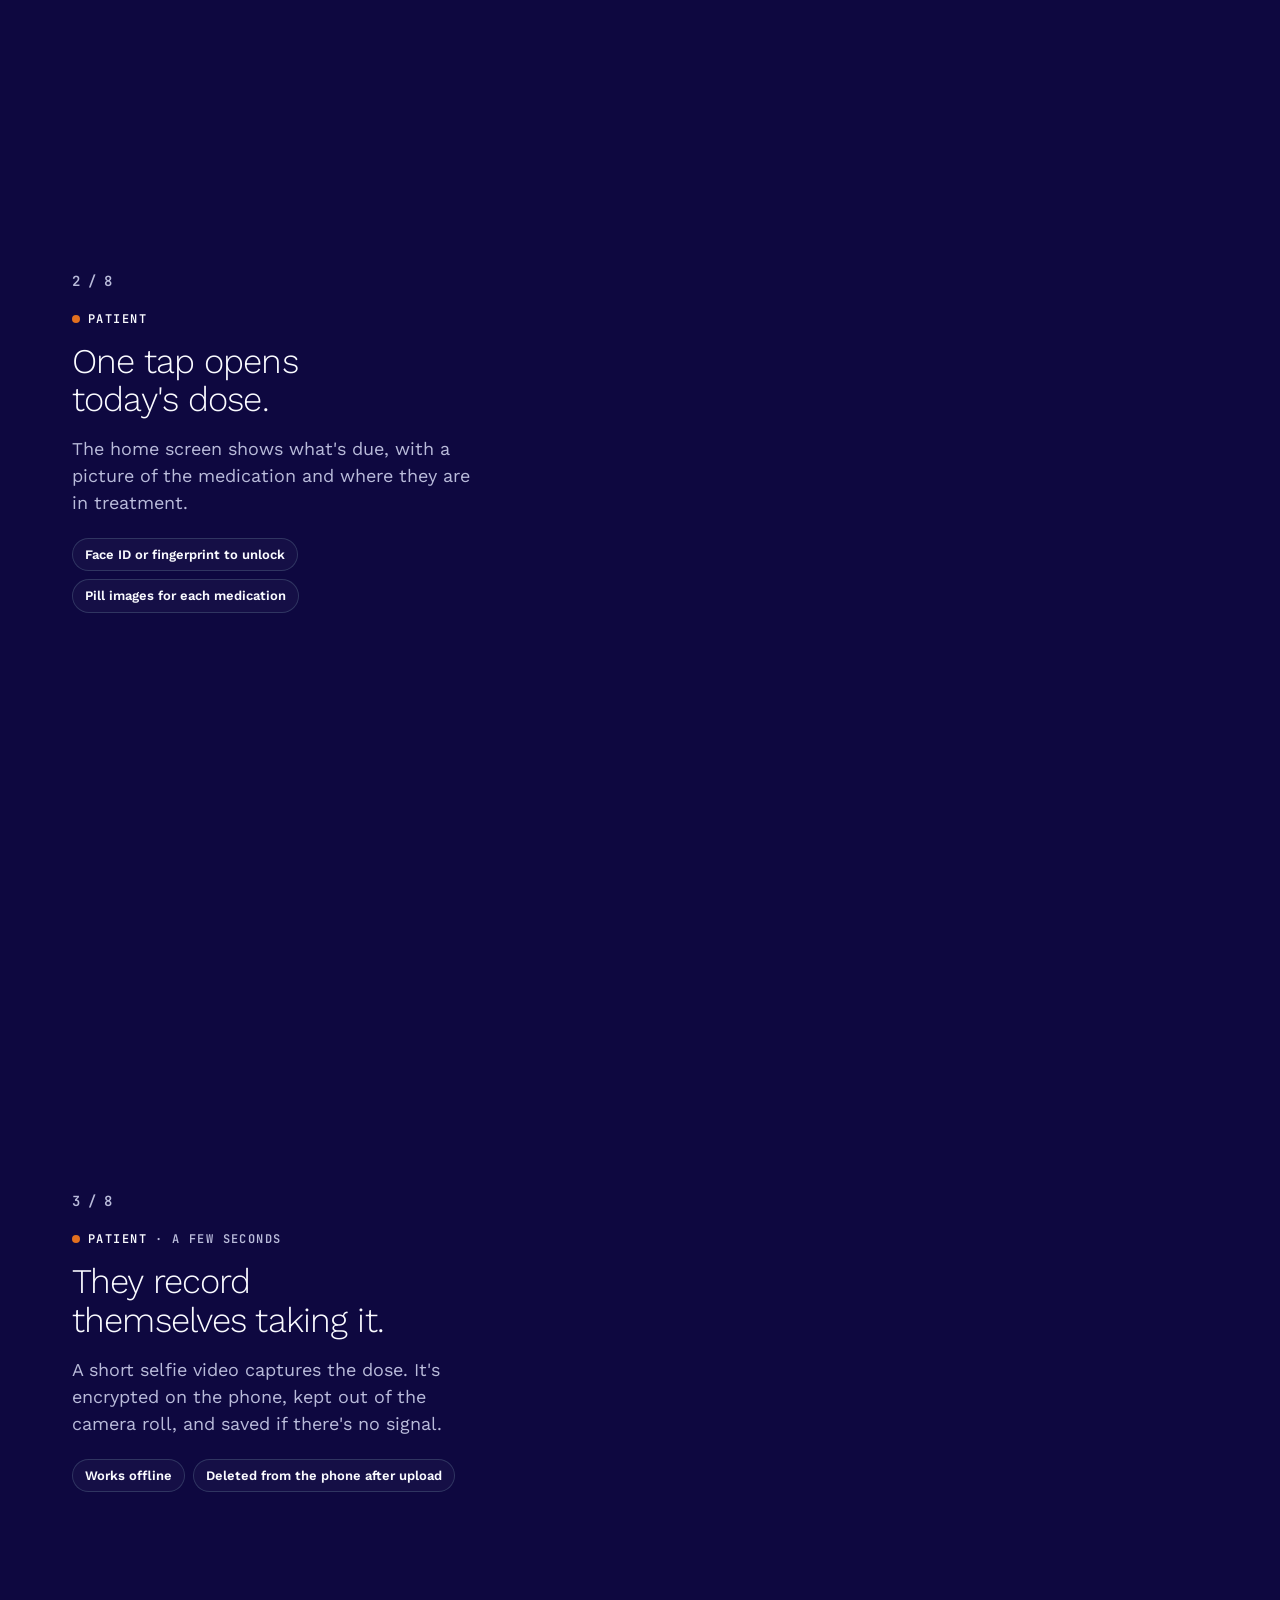
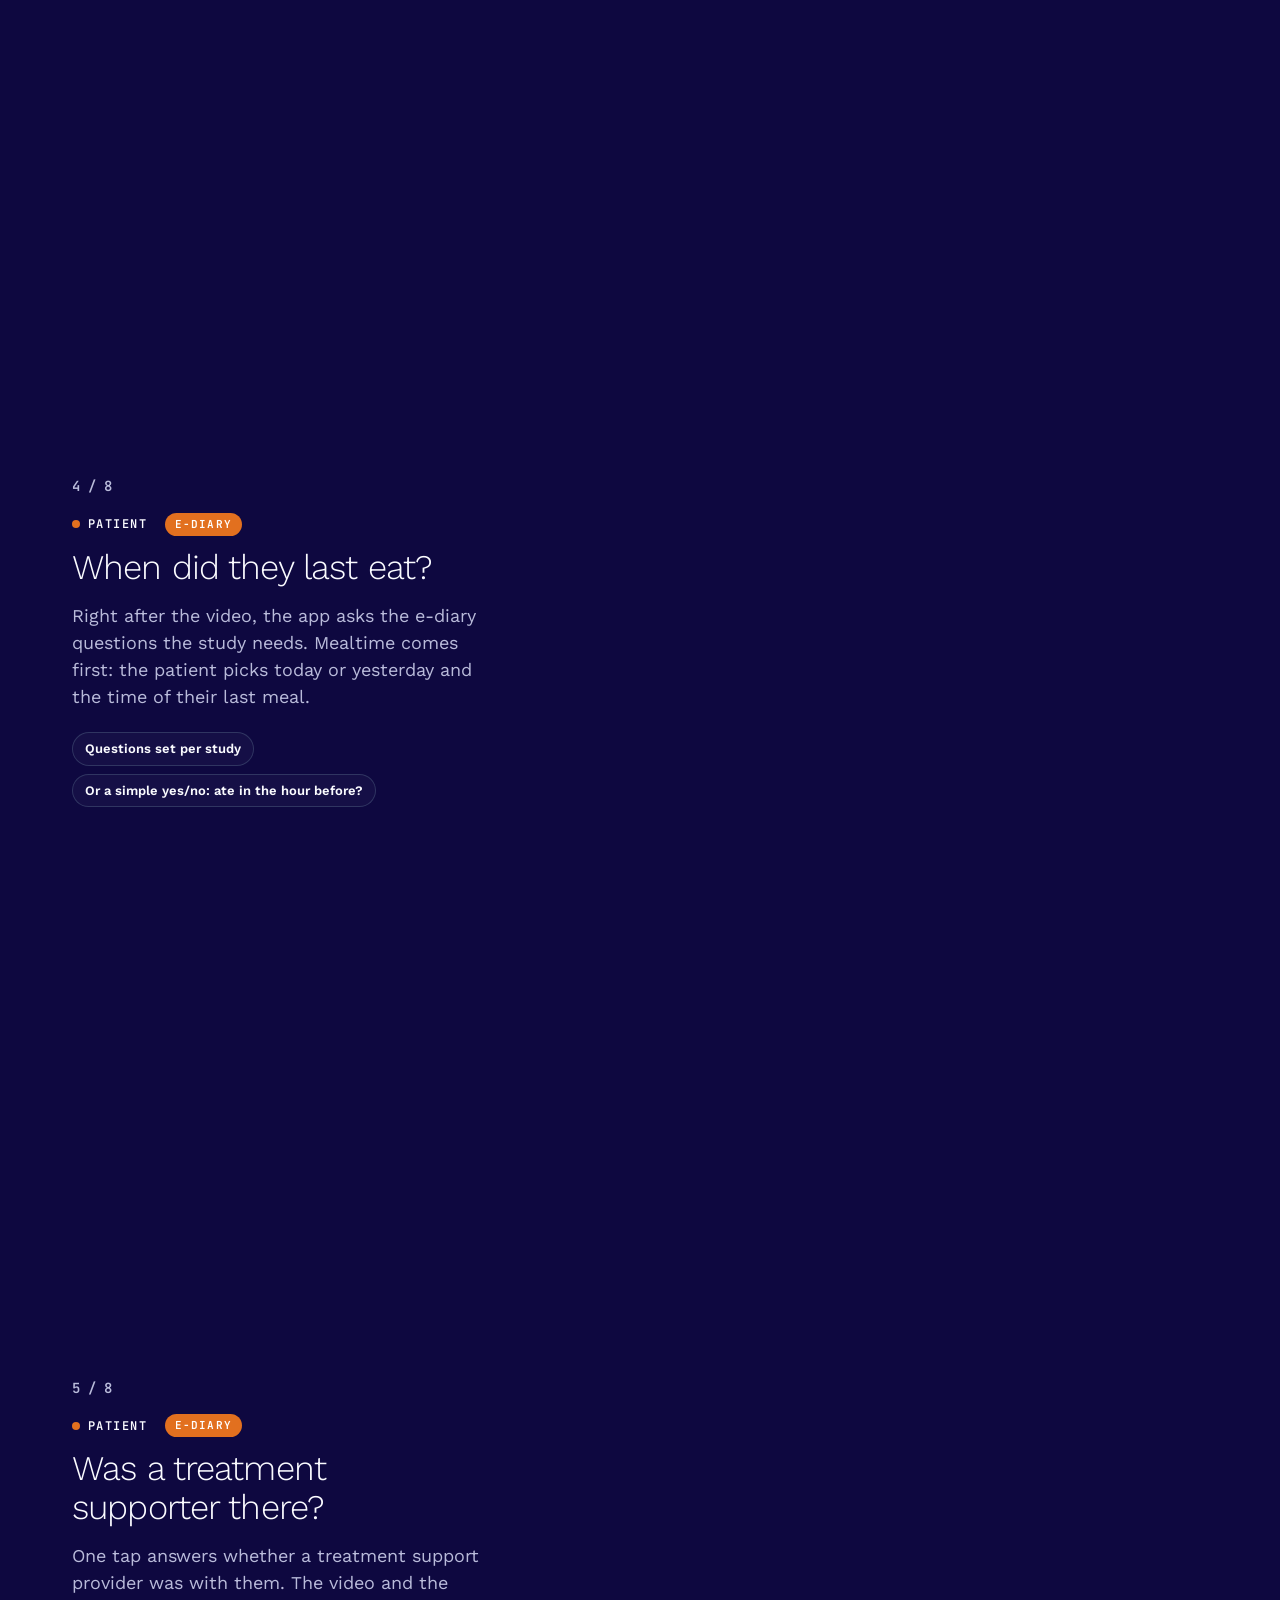
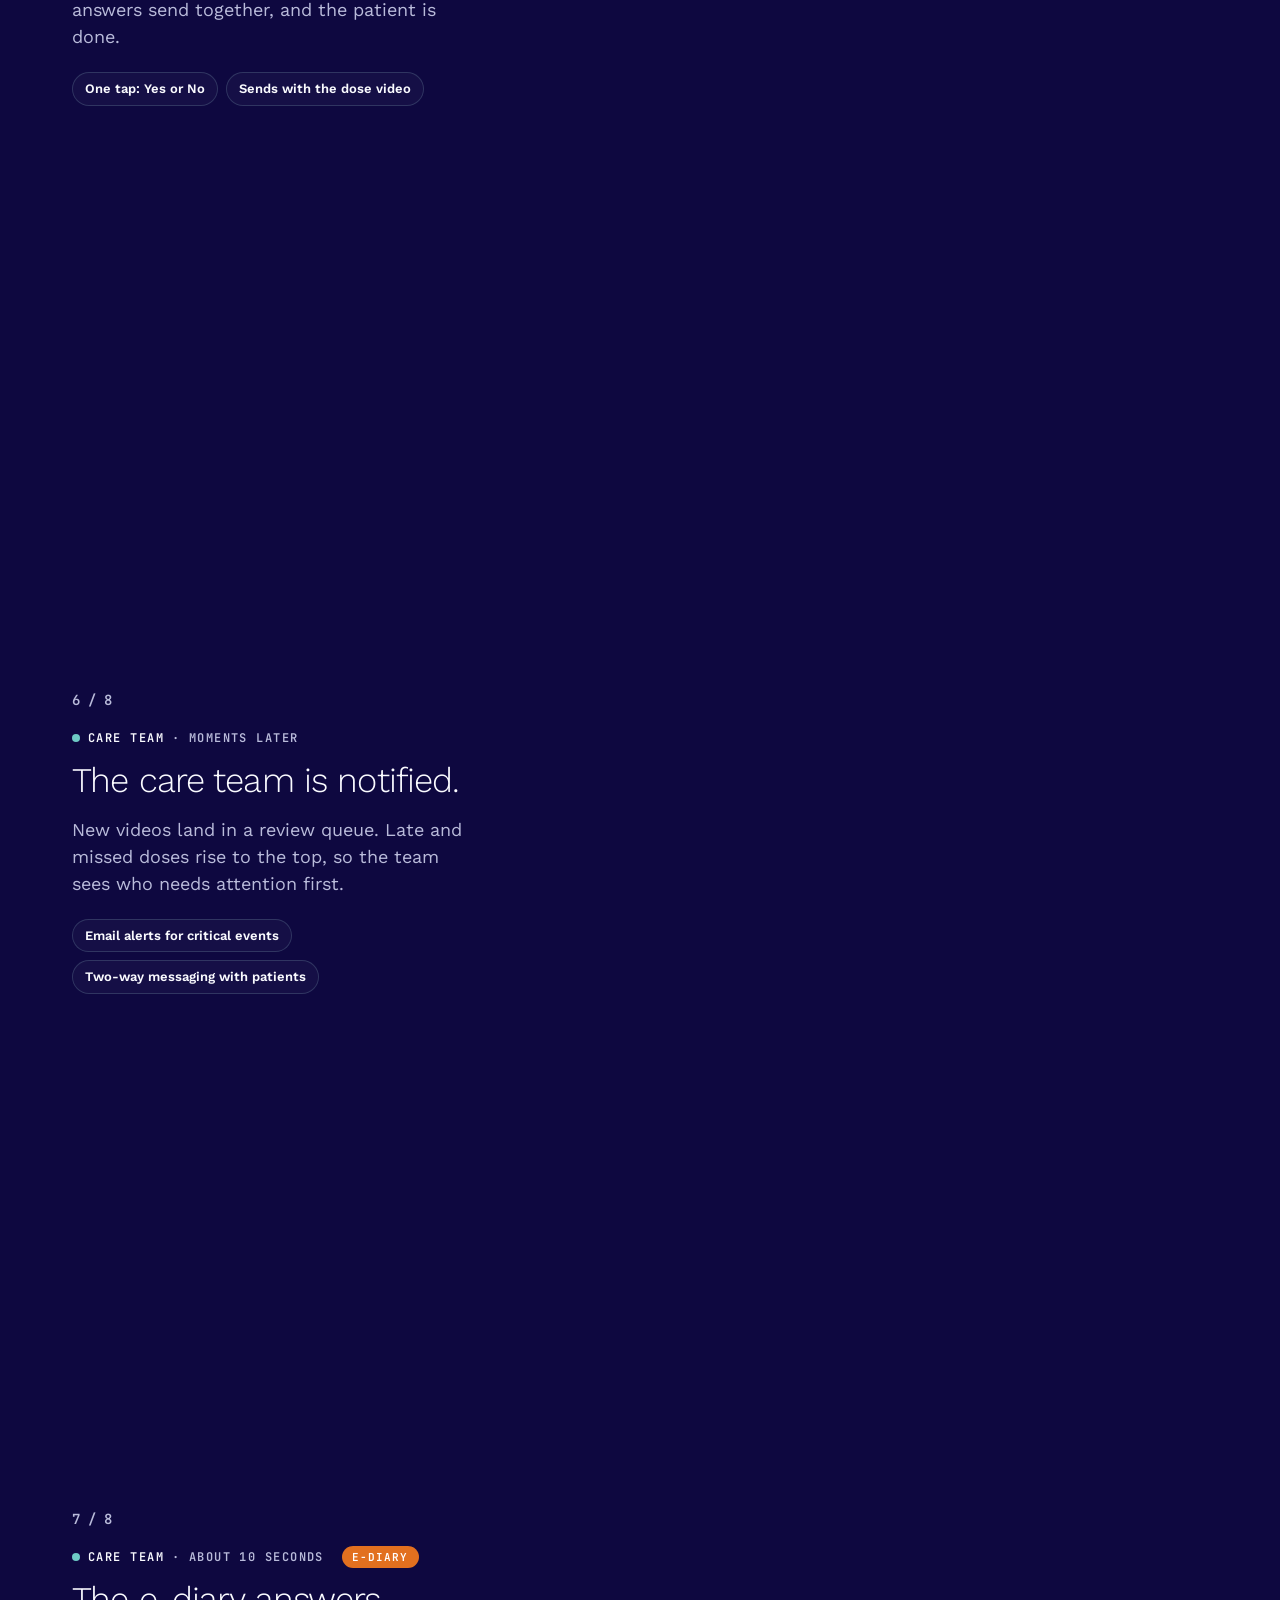
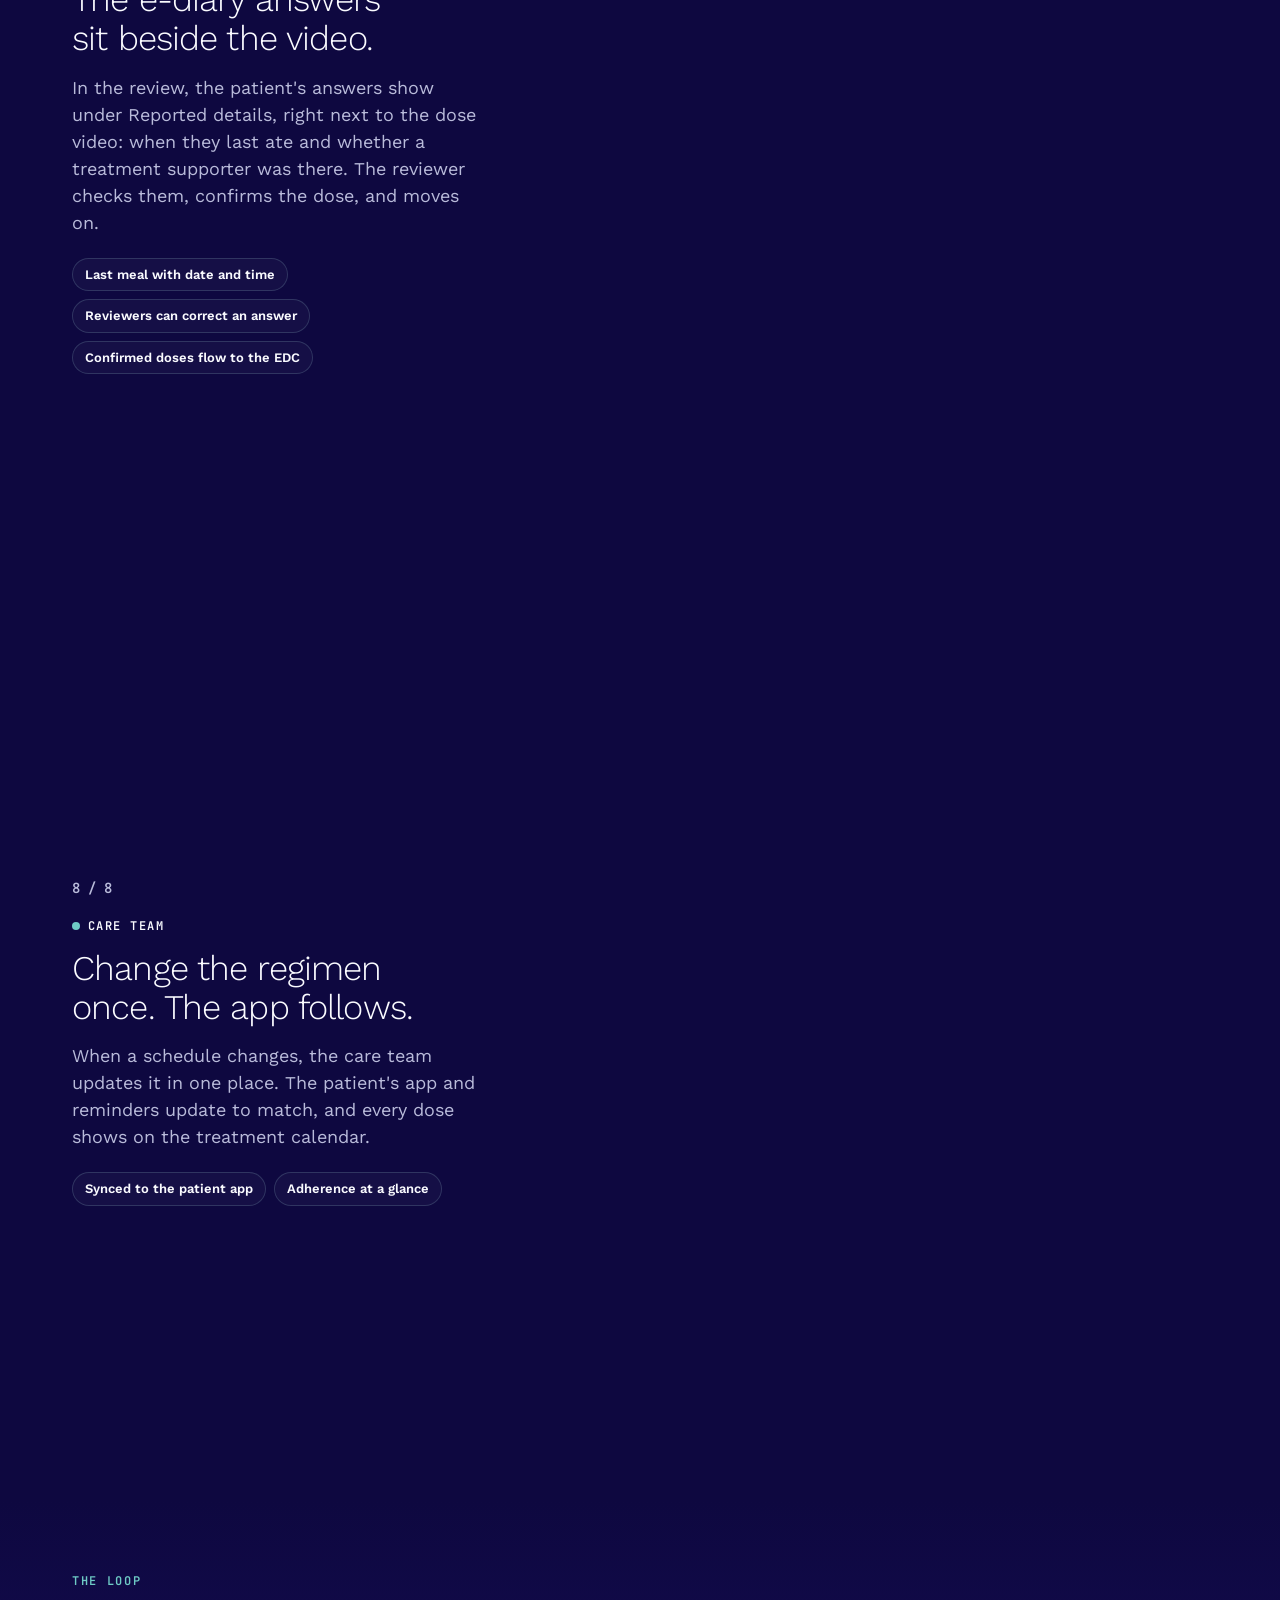
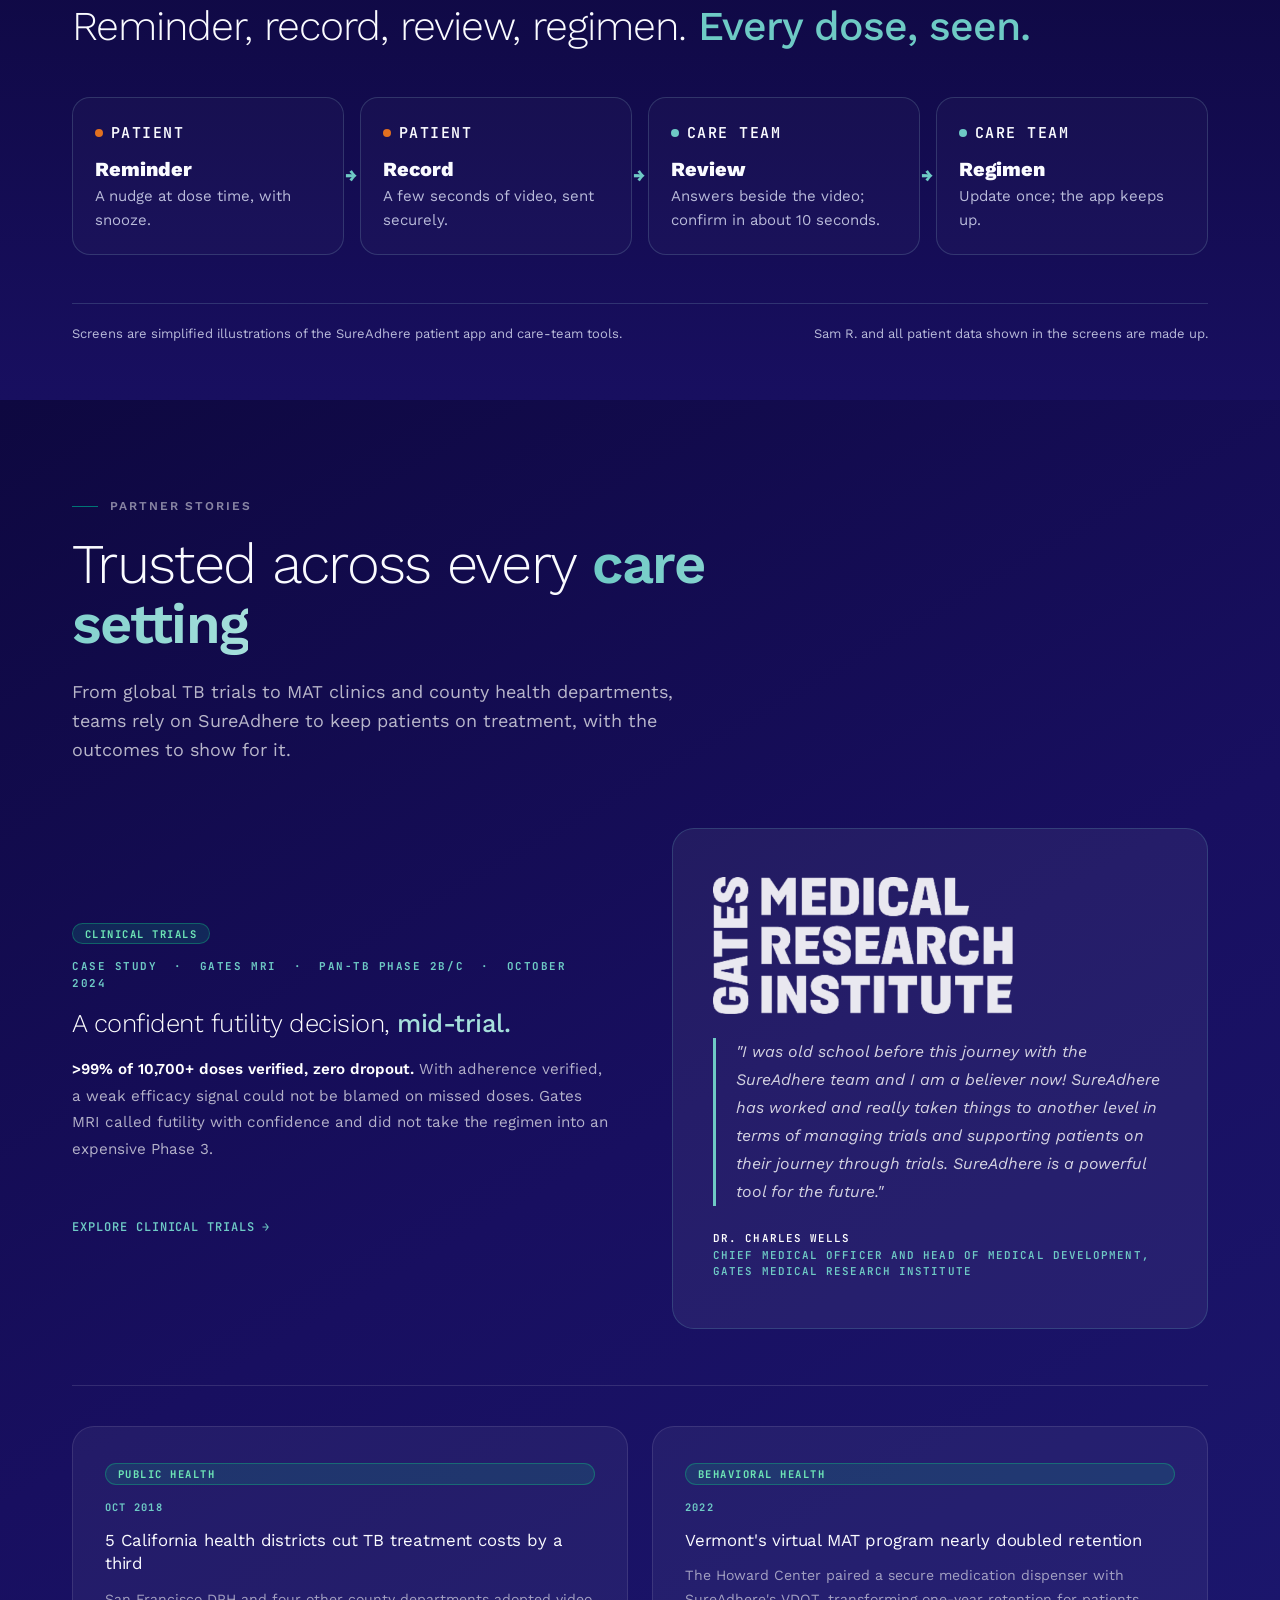
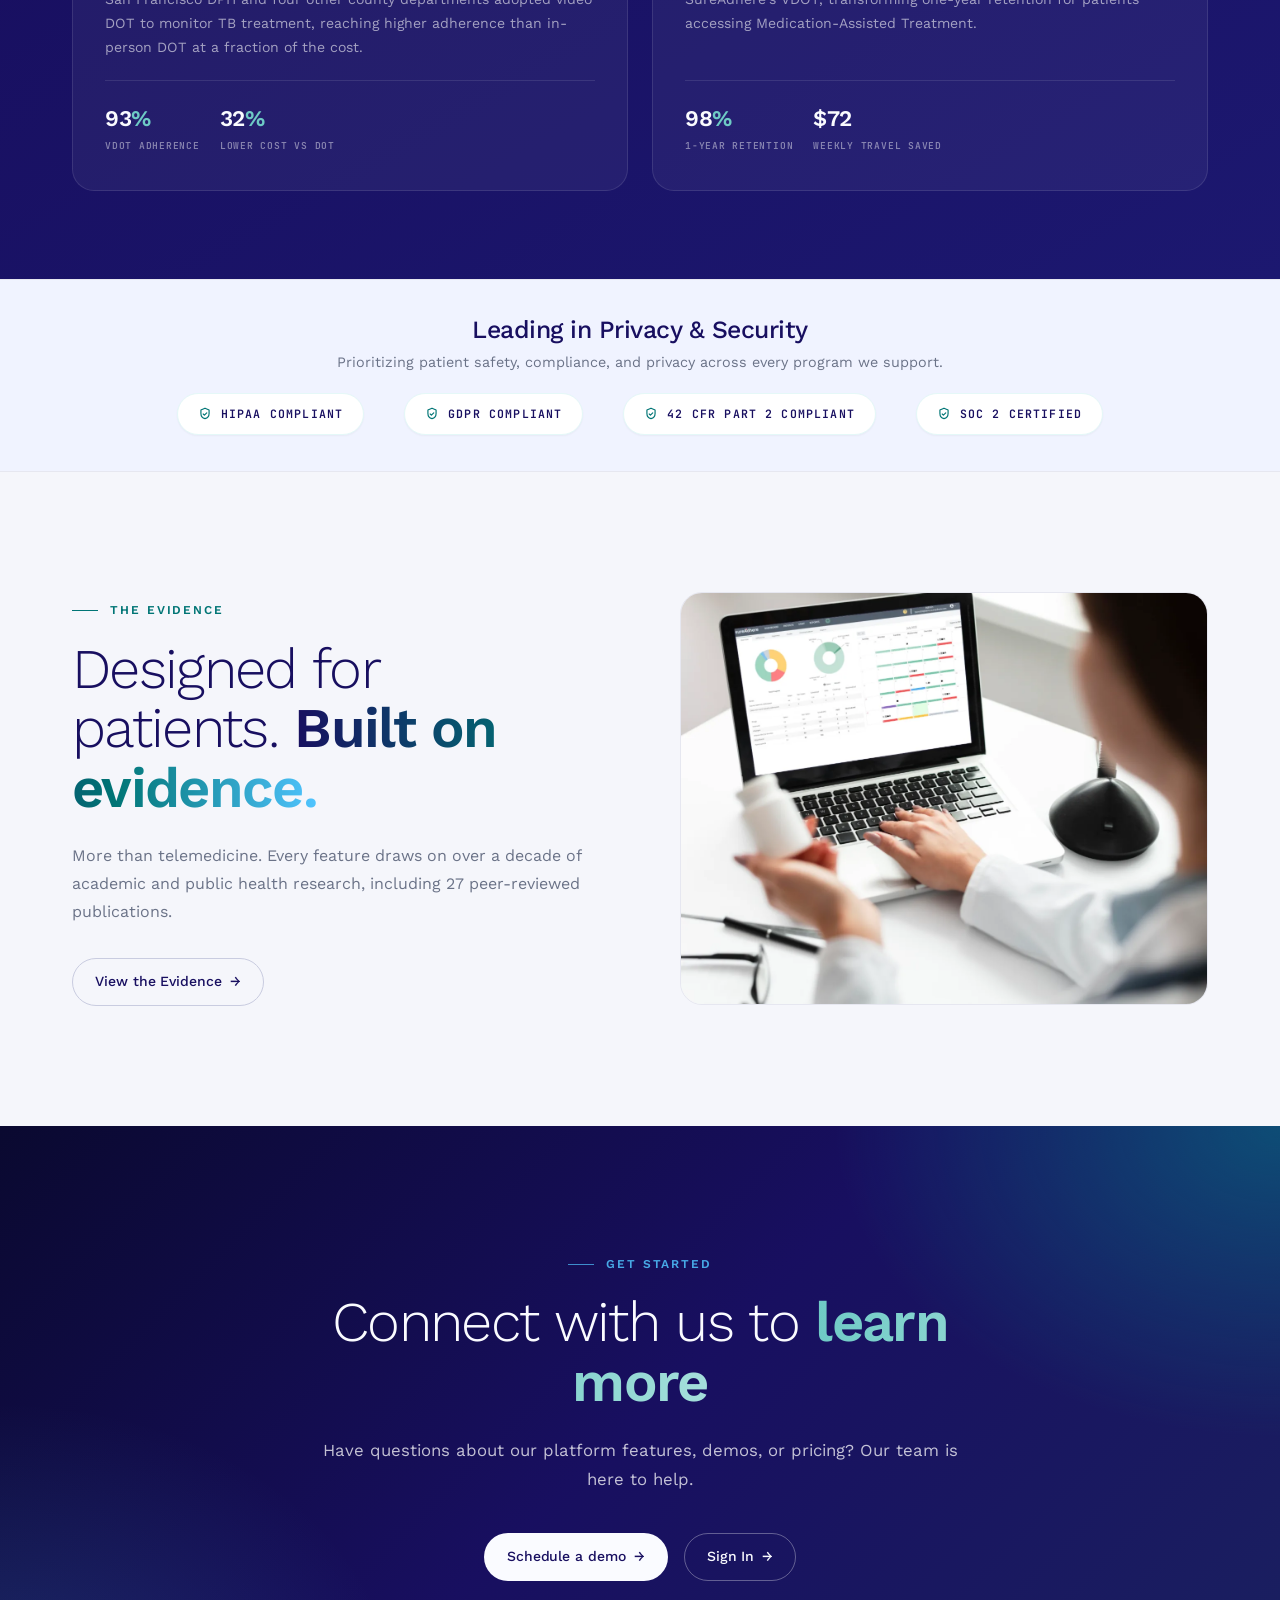
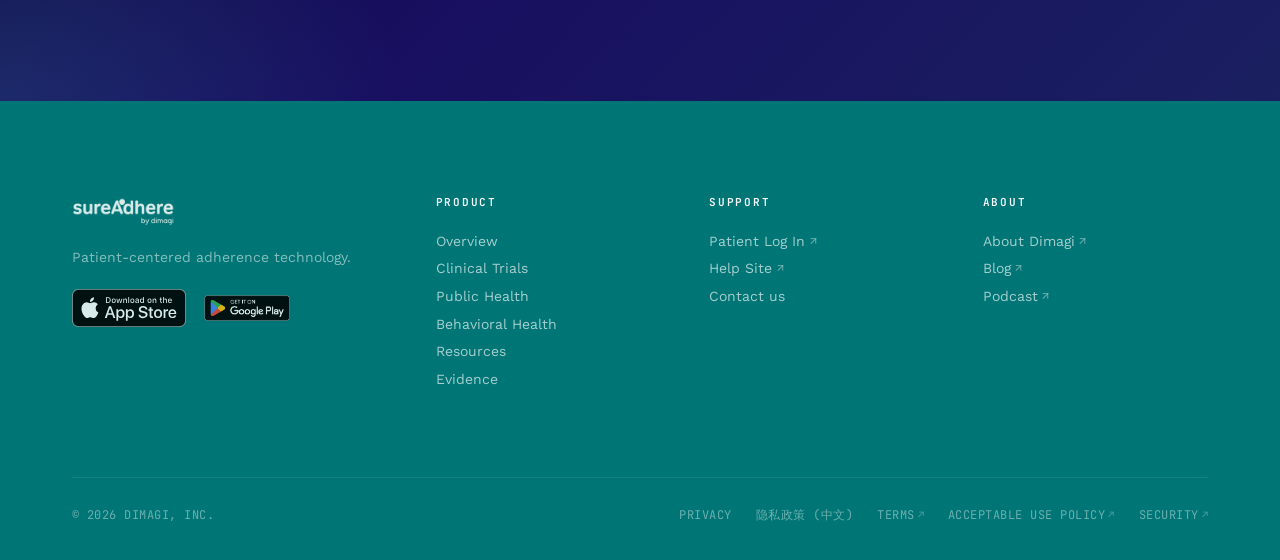
==== commit c5088372: "Remove the Support SLAs badge from the homepage compliance band Co-Authored-By: Claude Fable 5.2 <no" ====
--- a/index.html
+++ b/index.html
@@ -1592,7 +1592,6 @@
       <span class="compliance-badge"><svg viewBox="0 0 24 24" fill="none" stroke="currentColor" stroke-width="2" stroke-linecap="round" stroke-linejoin="round" aria-hidden="true"><path d="M12 2l7 3v6c0 4.5-3 8-7 9-4-1-7-4.5-7-9V5l7-3z"/><path d="M9 12l2 2 4-4"/></svg>GDPR Compliant</span>
       <span class="compliance-badge"><svg viewBox="0 0 24 24" fill="none" stroke="currentColor" stroke-width="2" stroke-linecap="round" stroke-linejoin="round" aria-hidden="true"><path d="M12 2l7 3v6c0 4.5-3 8-7 9-4-1-7-4.5-7-9V5l7-3z"/><path d="M9 12l2 2 4-4"/></svg>42 CFR Part 2 Compliant</span>
       <span class="compliance-badge"><svg viewBox="0 0 24 24" fill="none" stroke="currentColor" stroke-width="2" stroke-linecap="round" stroke-linejoin="round" aria-hidden="true"><path d="M12 2l7 3v6c0 4.5-3 8-7 9-4-1-7-4.5-7-9V5l7-3z"/><path d="M9 12l2 2 4-4"/></svg>SOC 2 Certified</span>
-      <span class="compliance-badge"><svg viewBox="0 0 24 24" fill="none" stroke="currentColor" stroke-width="2" stroke-linecap="round" stroke-linejoin="round" aria-hidden="true"><path d="M12 2l7 3v6c0 4.5-3 8-7 9-4-1-7-4.5-7-9V5l7-3z"/><path d="M9 12l2 2 4-4"/></svg>Support SLAs</span>
     </div>
   </div>
 </div>
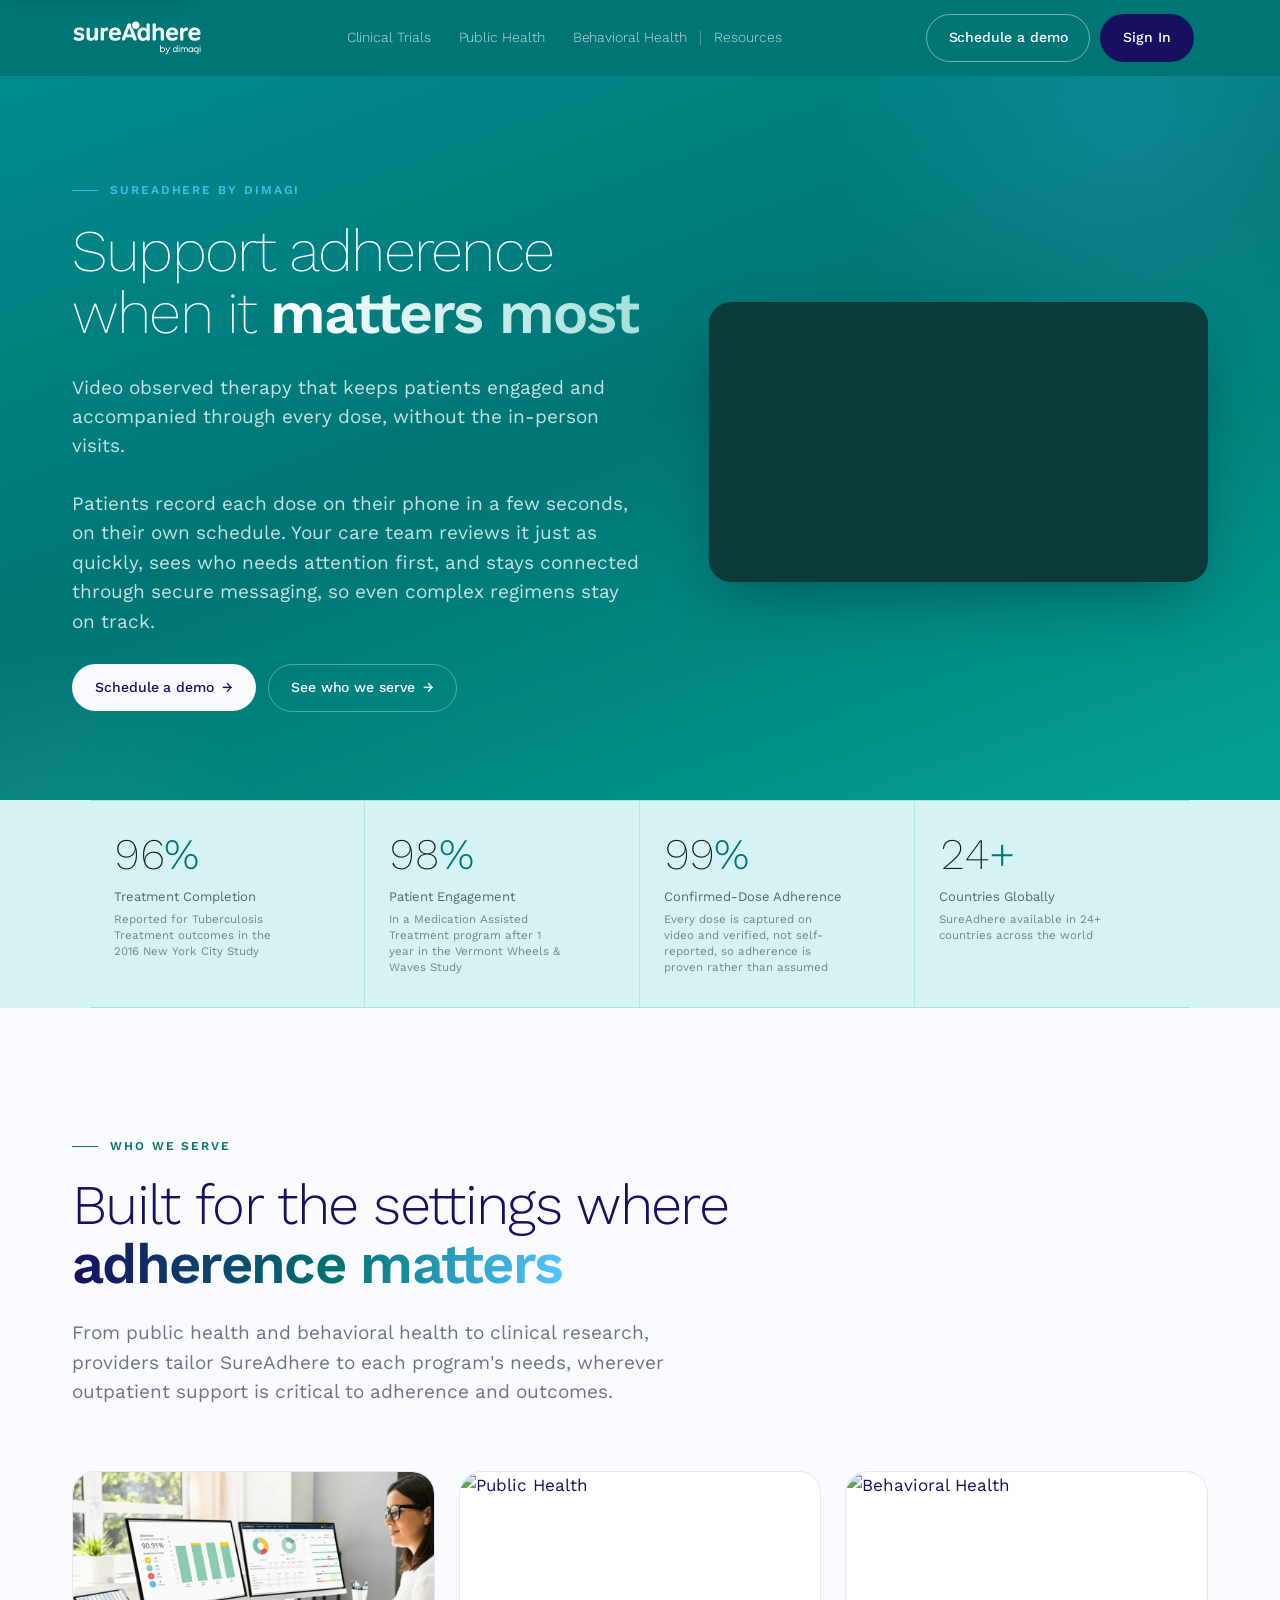
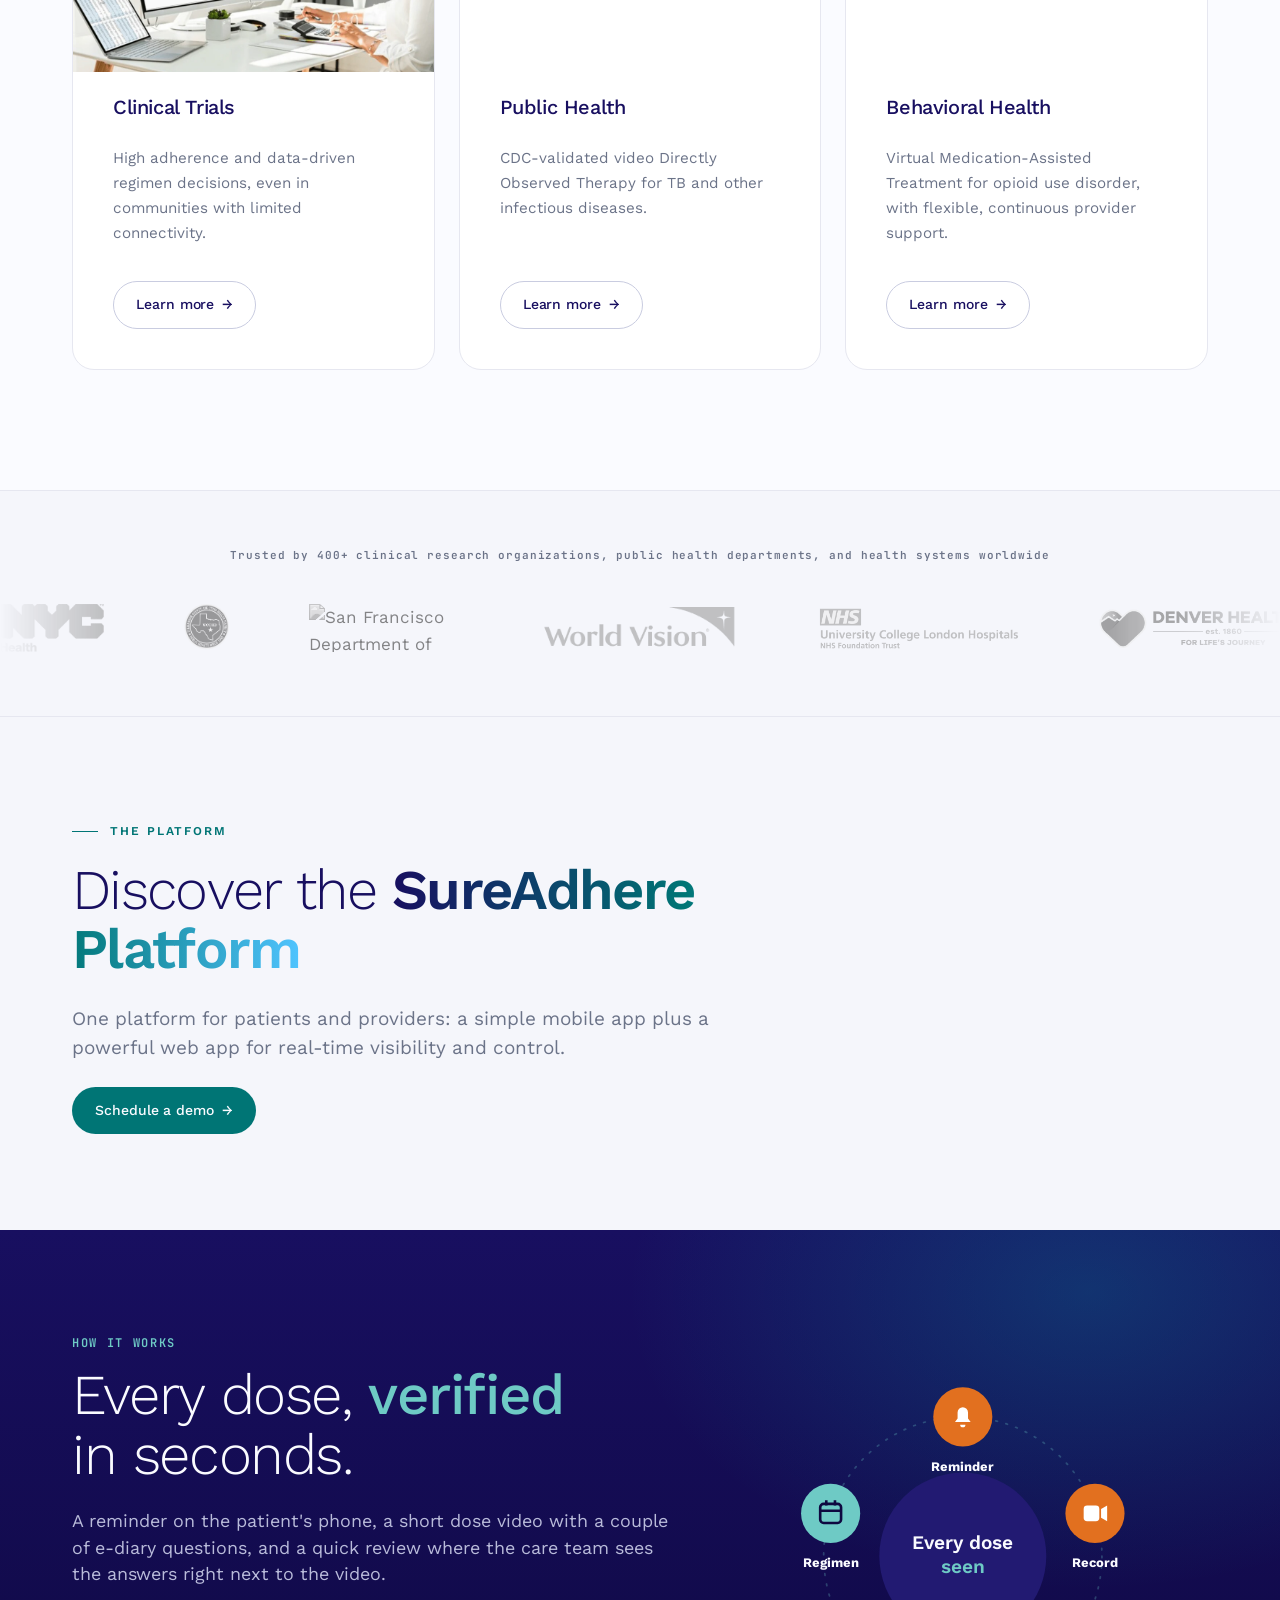
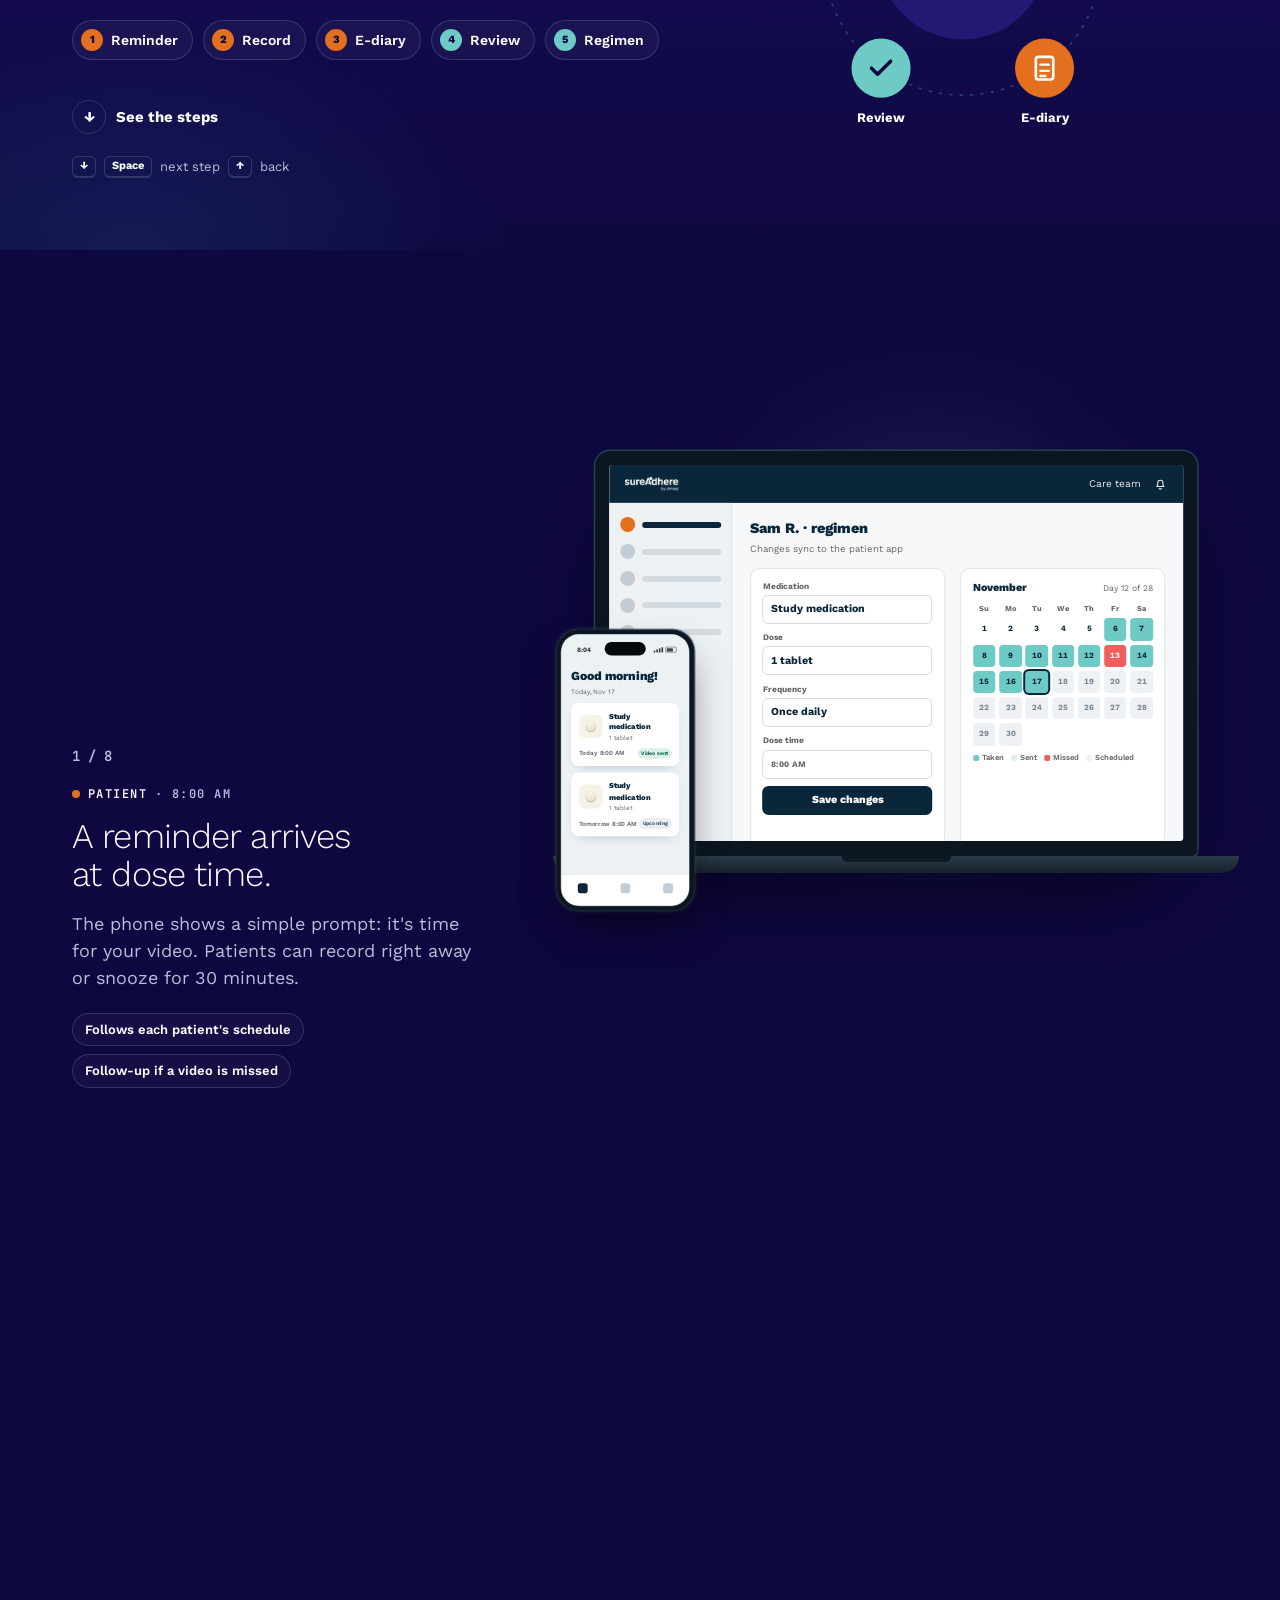
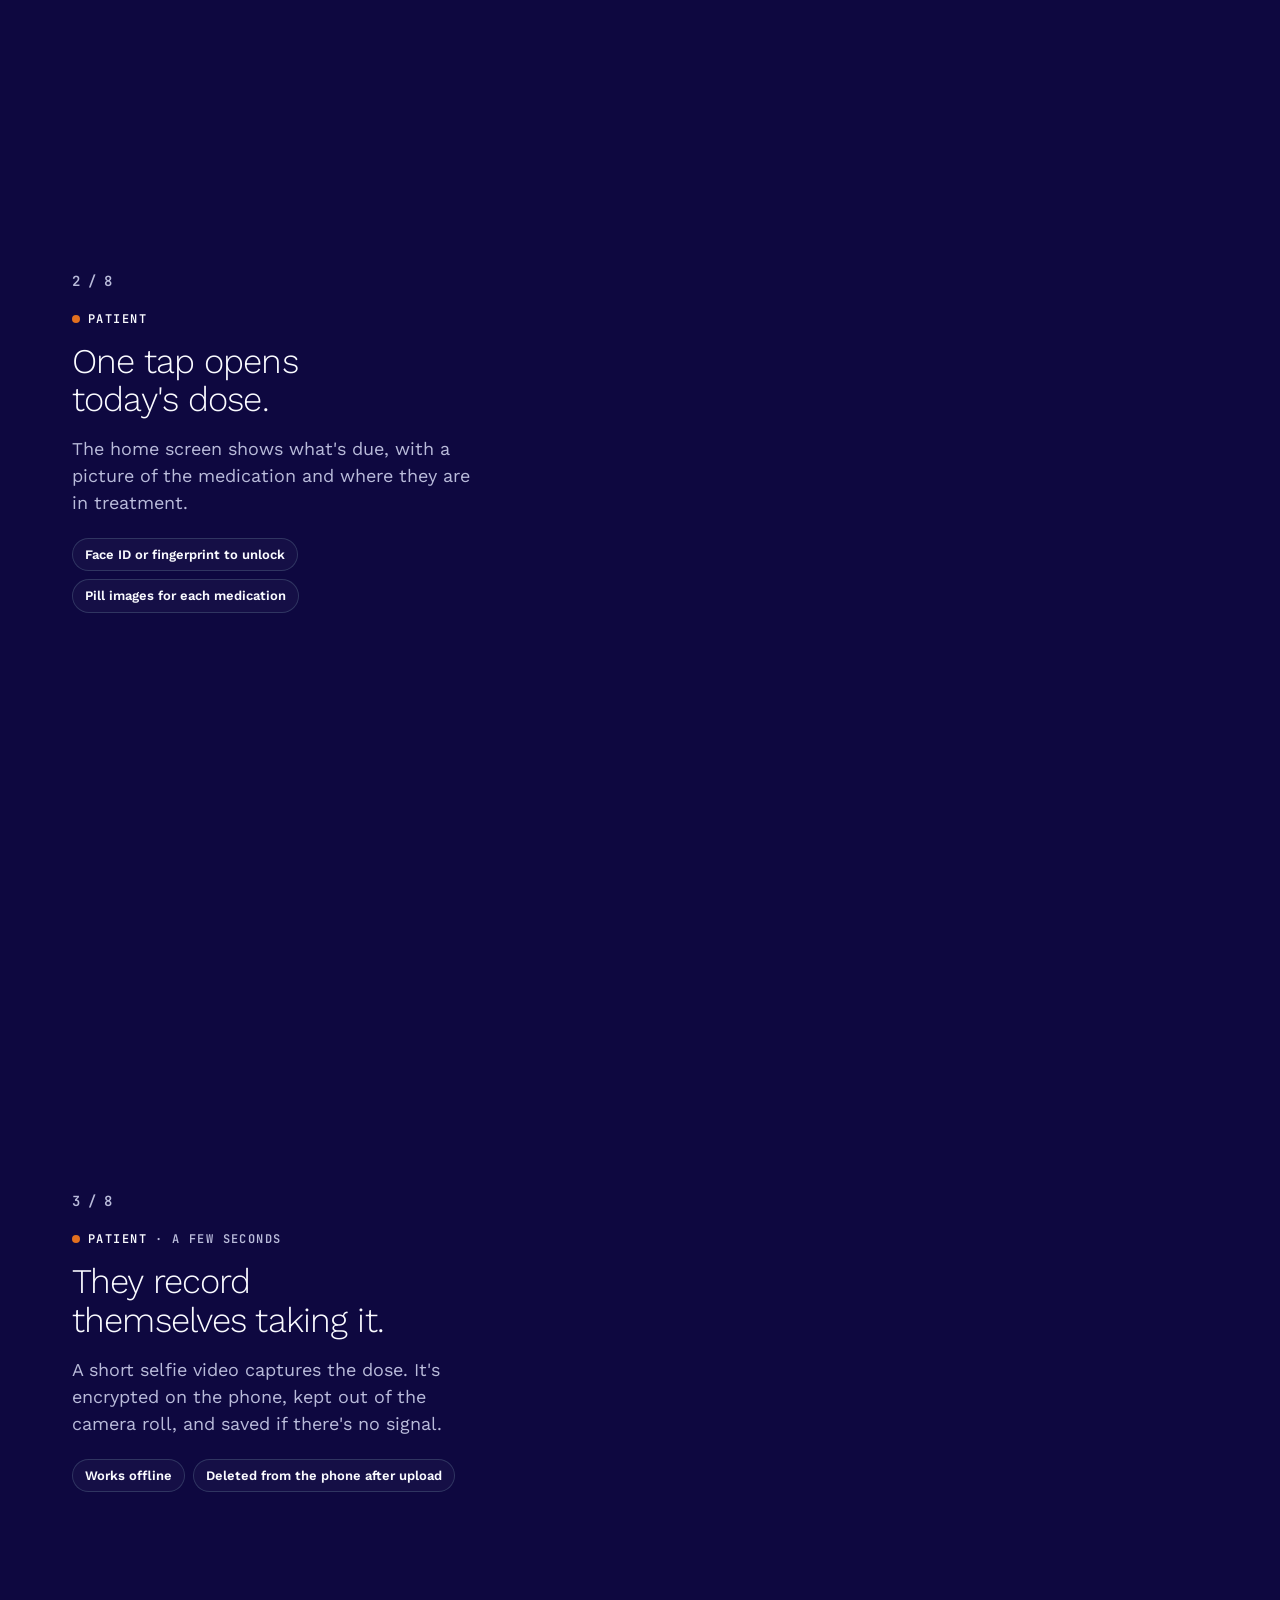
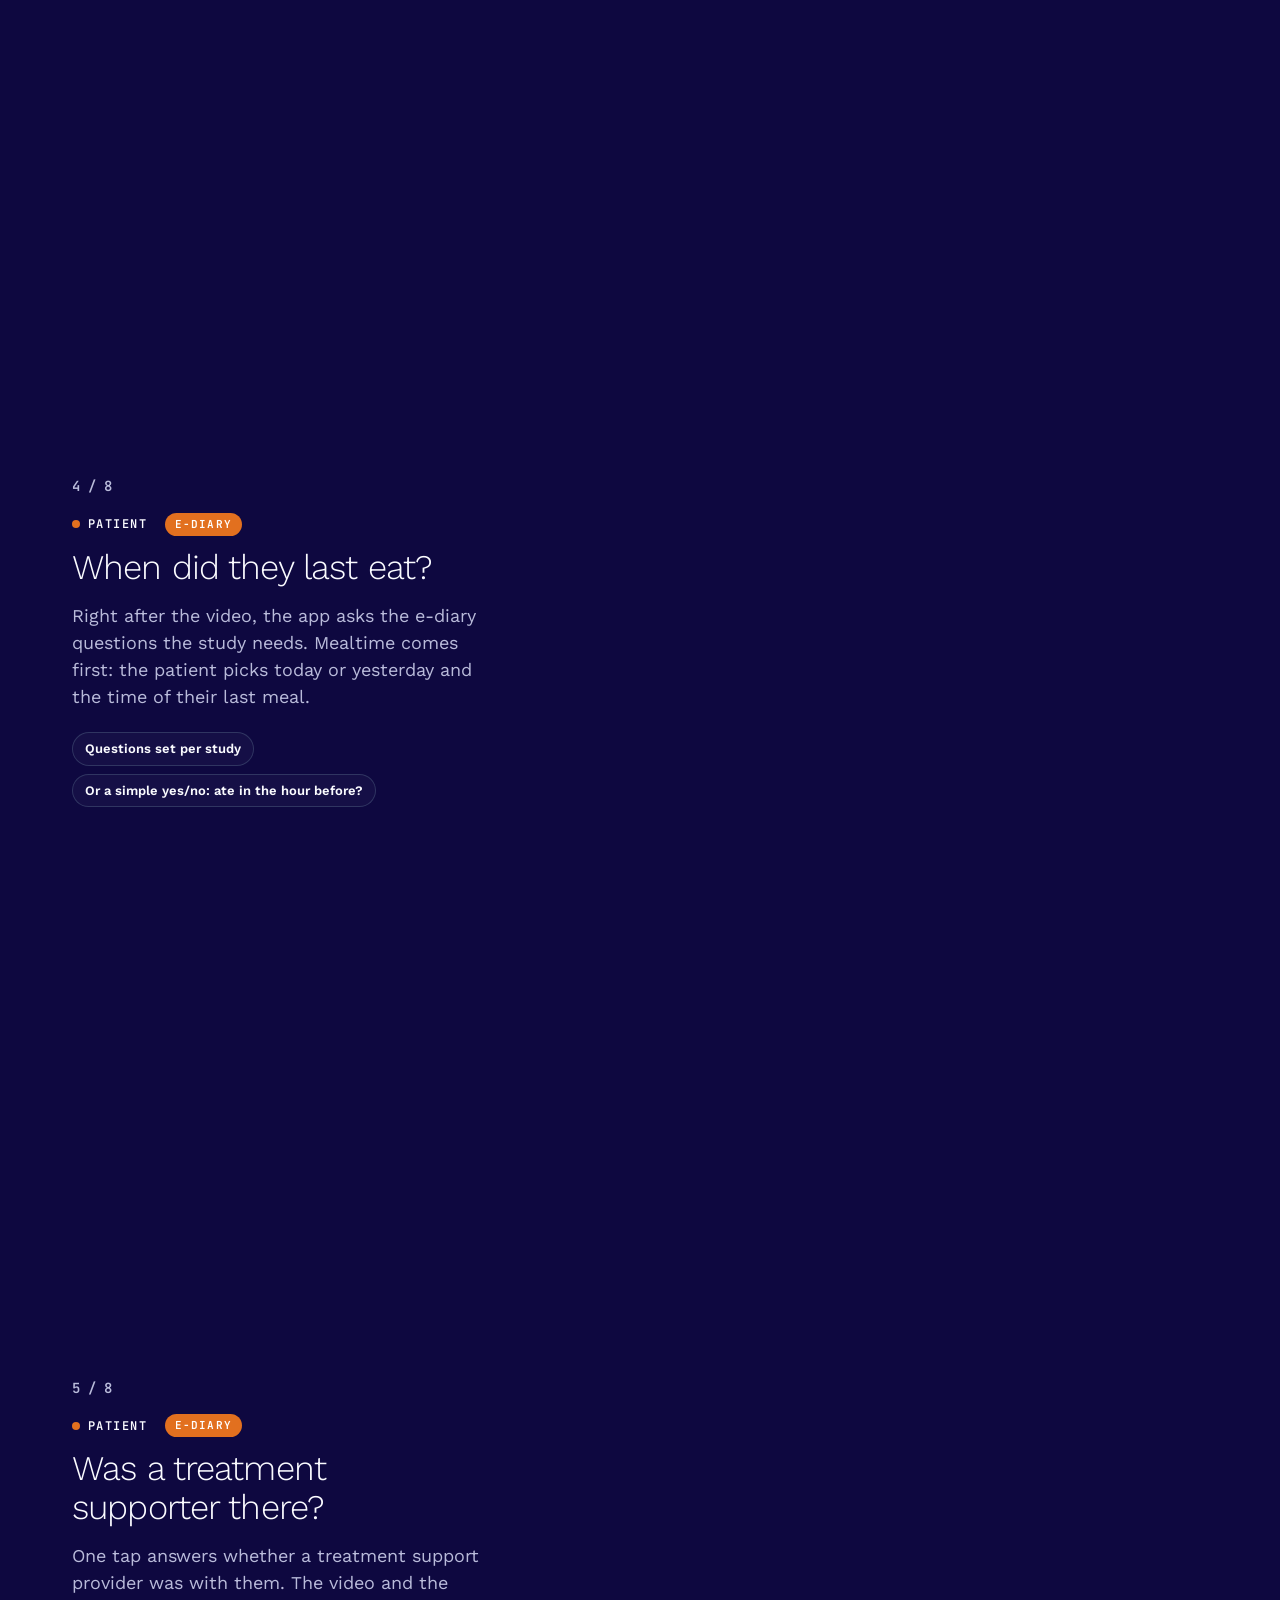
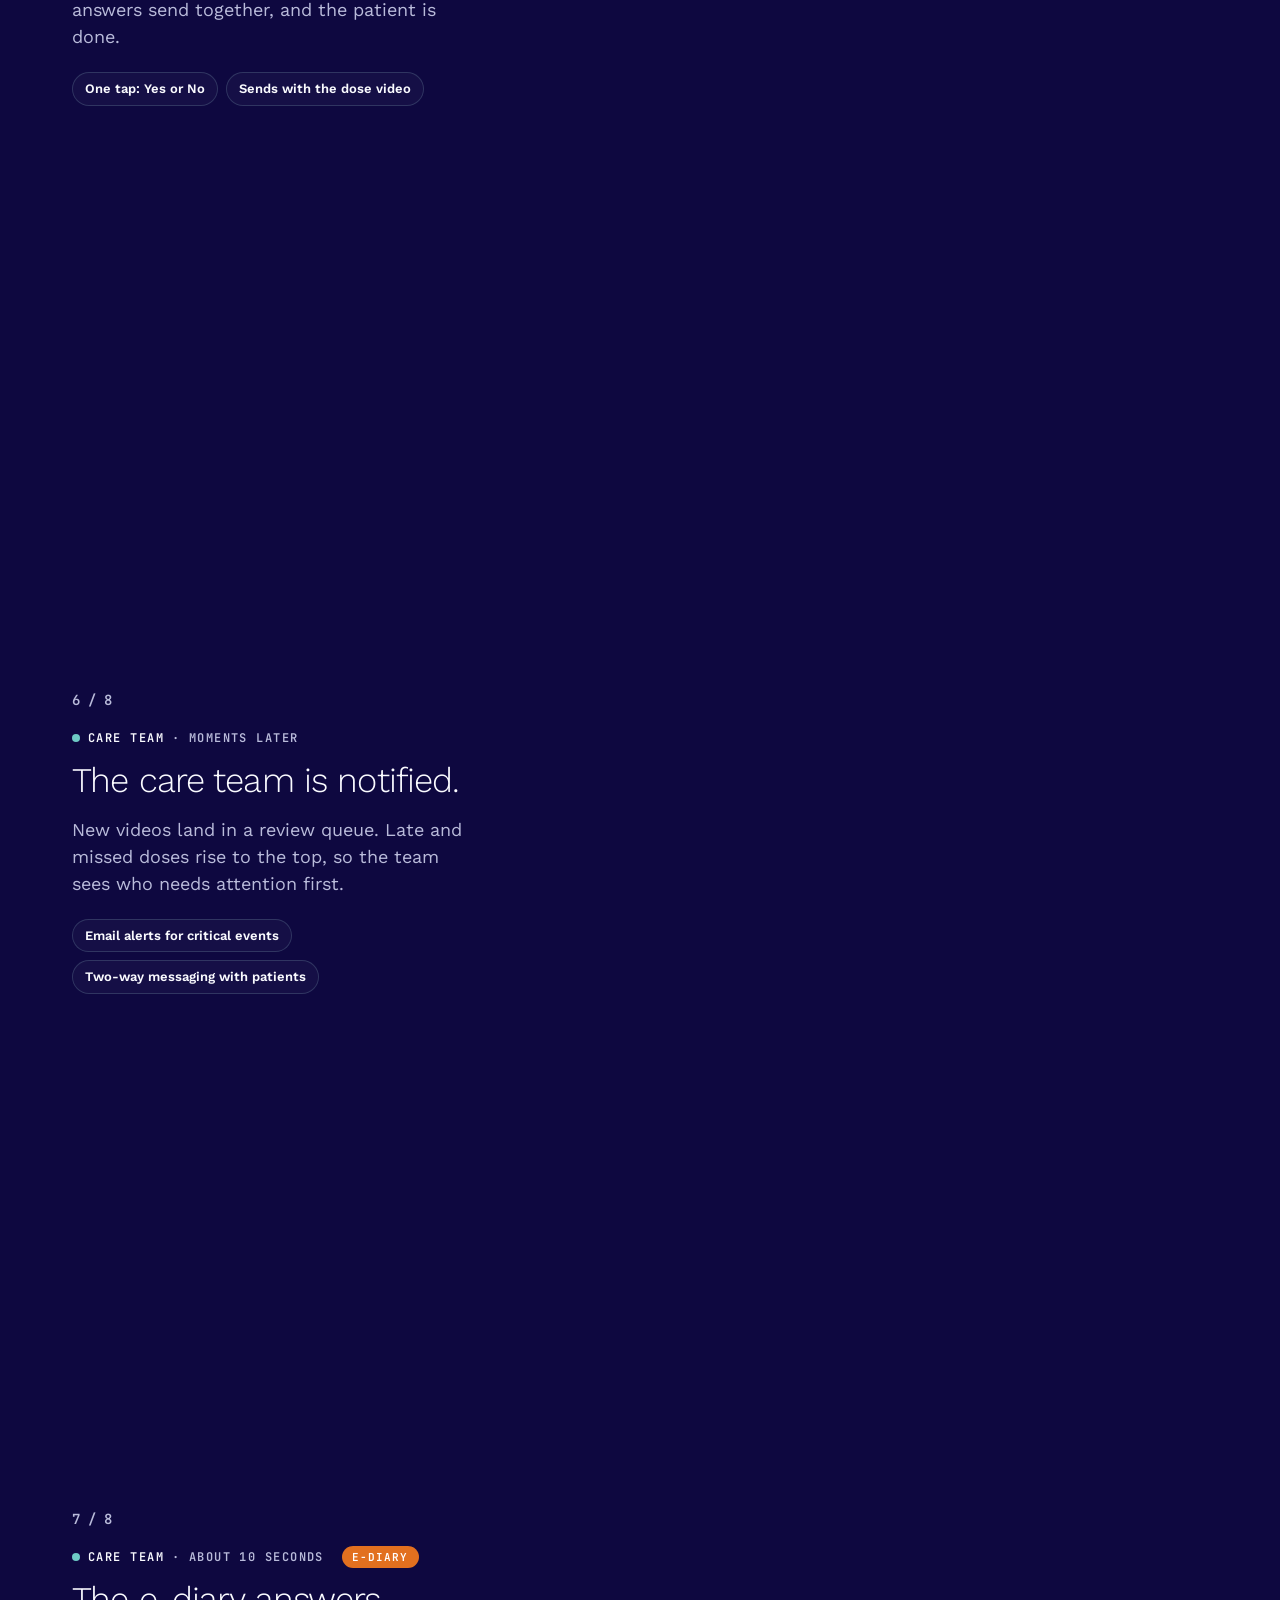
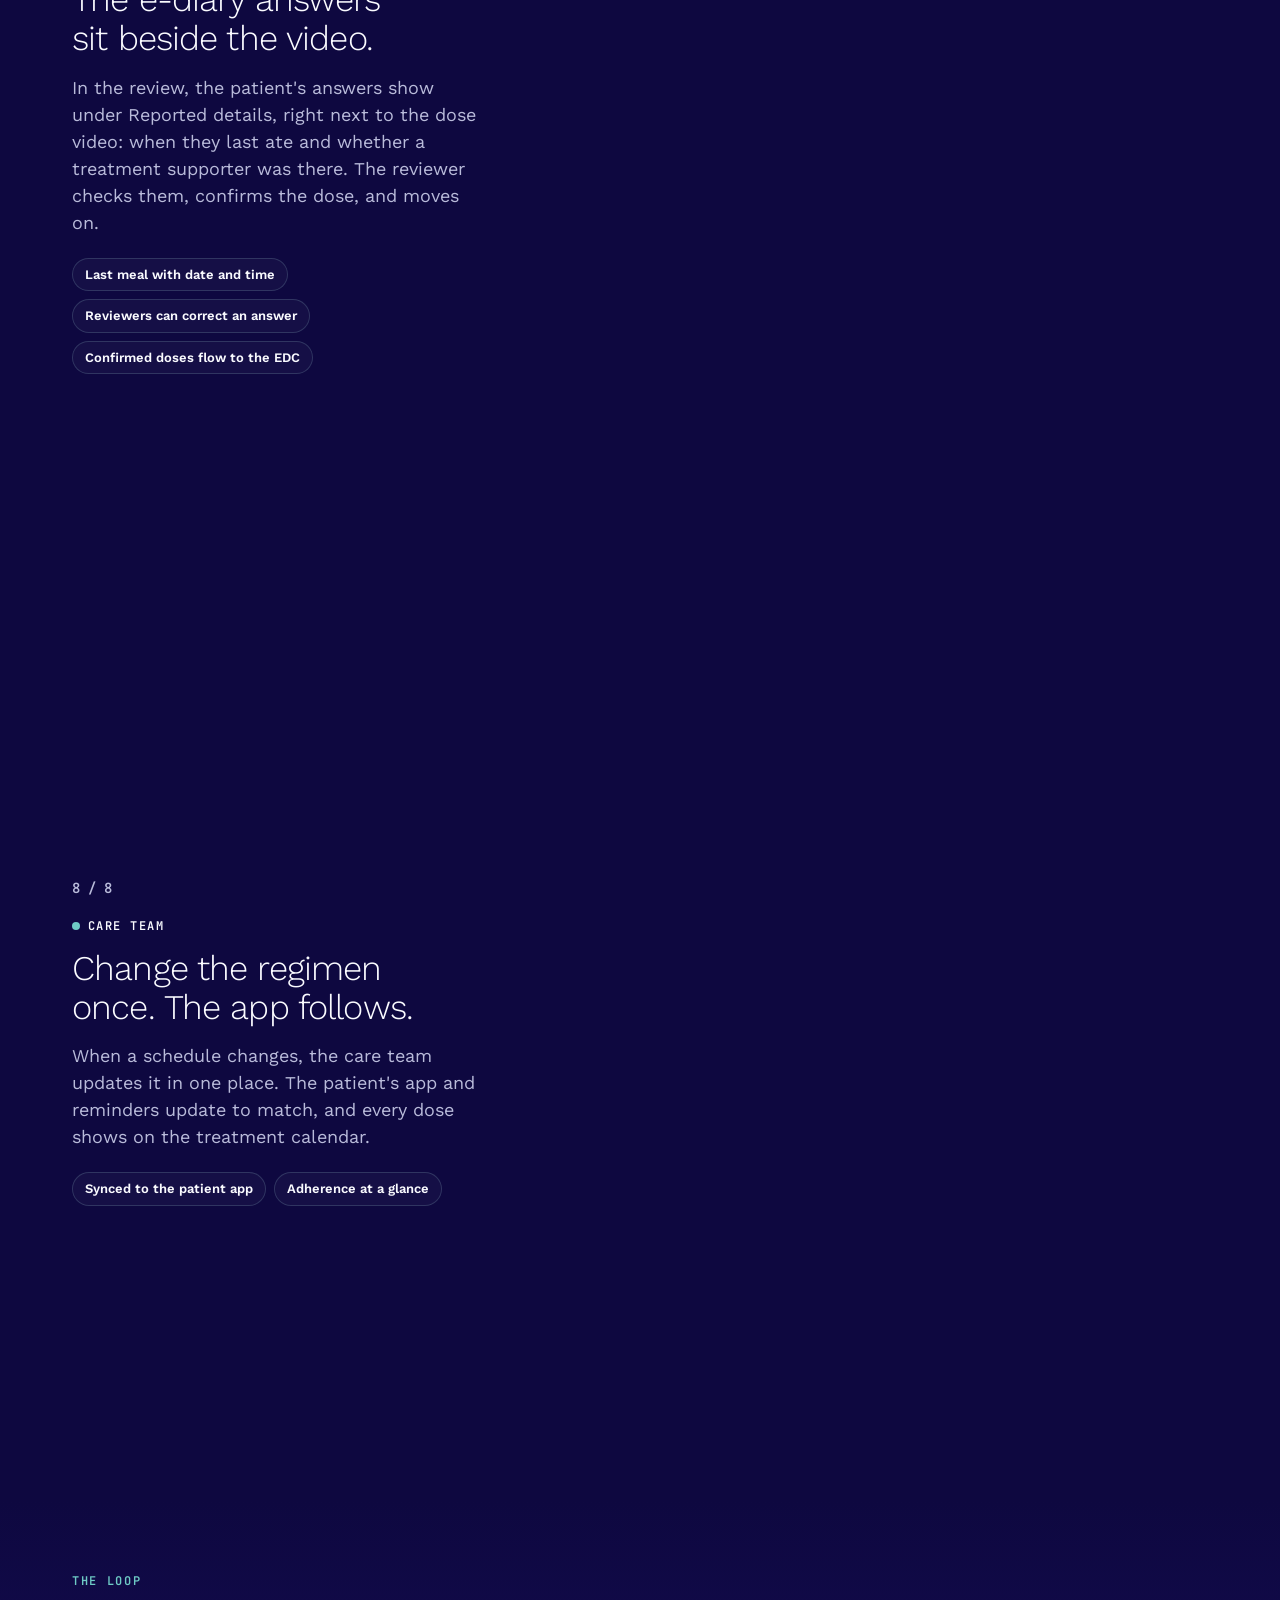
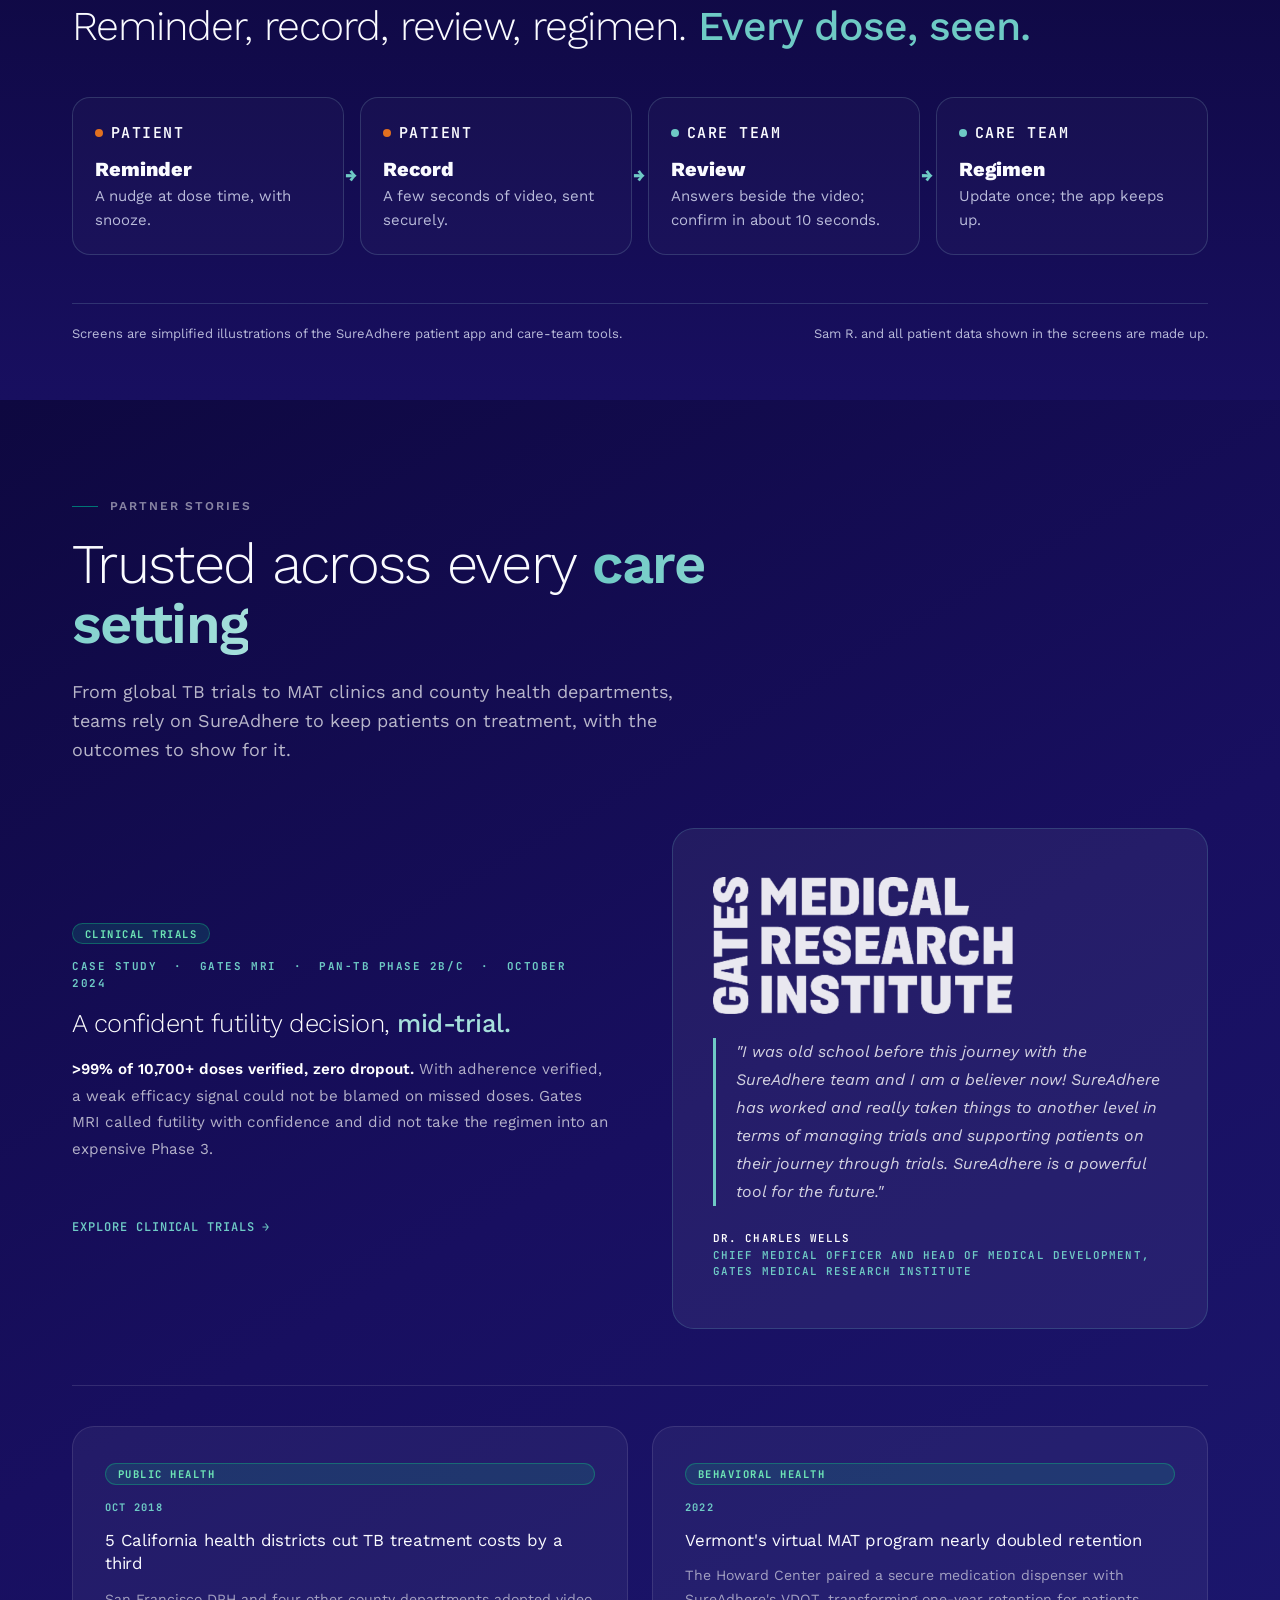
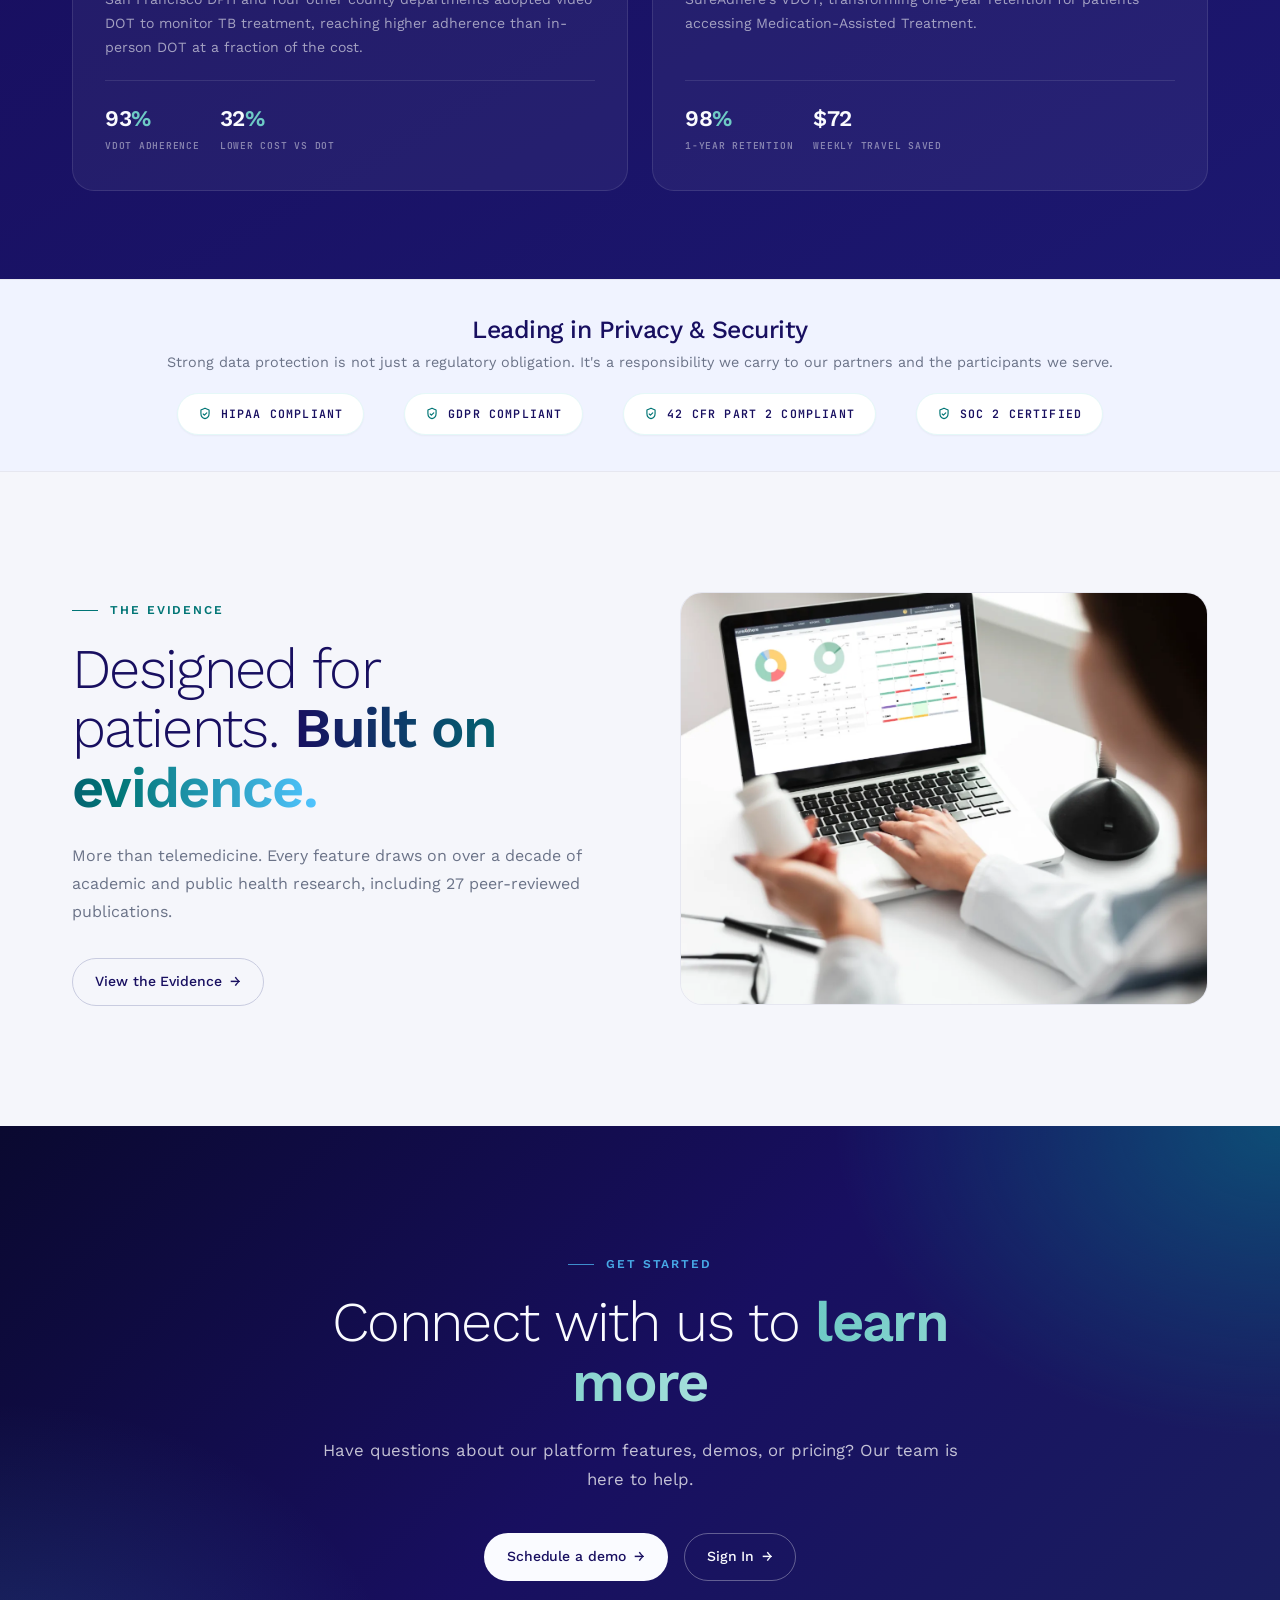
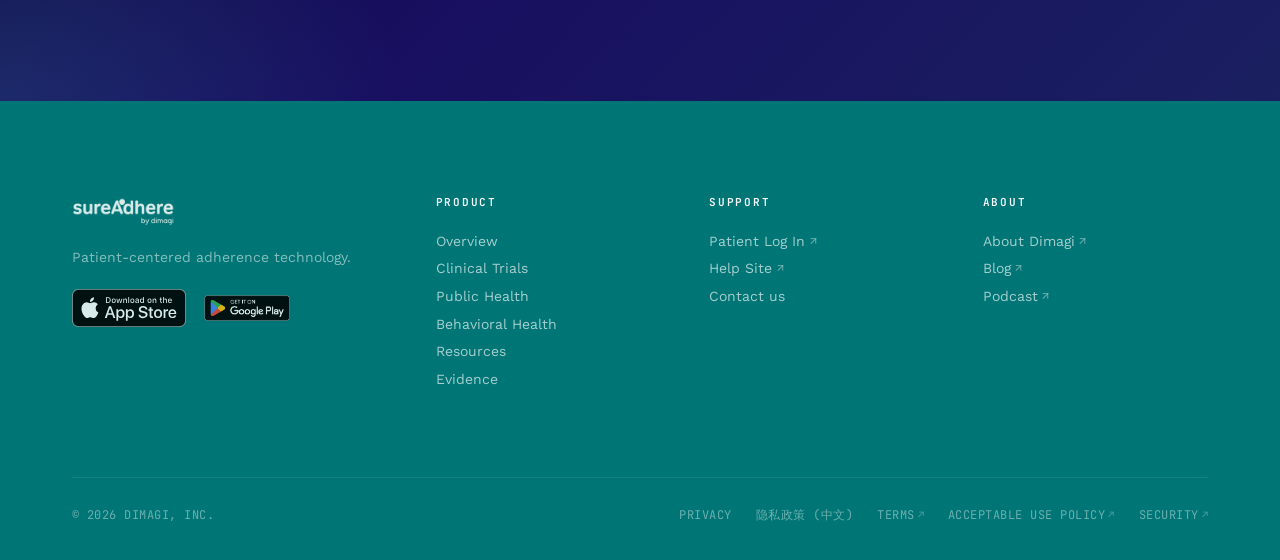
==== commit 2581de00: "Replace the homepage privacy tagline with the data protection belief statement Co-Authored-By: Claud" ====
--- a/index.html
+++ b/index.html
@@ -1585,7 +1585,7 @@
   <div class="container">
     <div style="text-align:center;margin-bottom:20px;">
       <h3 style="font-size:1.55rem;font-weight:500;margin:0 0 6px;">Leading in Privacy &amp; Security</h3>
-      <p style="color:var(--muted);font-size:0.9rem;margin:0;">Prioritizing patient safety, compliance, and privacy across every program we support.</p>
+      <p style="color:var(--muted);font-size:0.9rem;margin:0;">Strong data protection is not just a regulatory obligation. It's a responsibility we carry to our partners and the participants we serve.</p>
     </div>
     <div class="compliance-items">
       <span class="compliance-badge"><svg viewBox="0 0 24 24" fill="none" stroke="currentColor" stroke-width="2" stroke-linecap="round" stroke-linejoin="round" aria-hidden="true"><path d="M12 2l7 3v6c0 4.5-3 8-7 9-4-1-7-4.5-7-9V5l7-3z"/><path d="M9 12l2 2 4-4"/></svg>HIPAA Compliant</span>
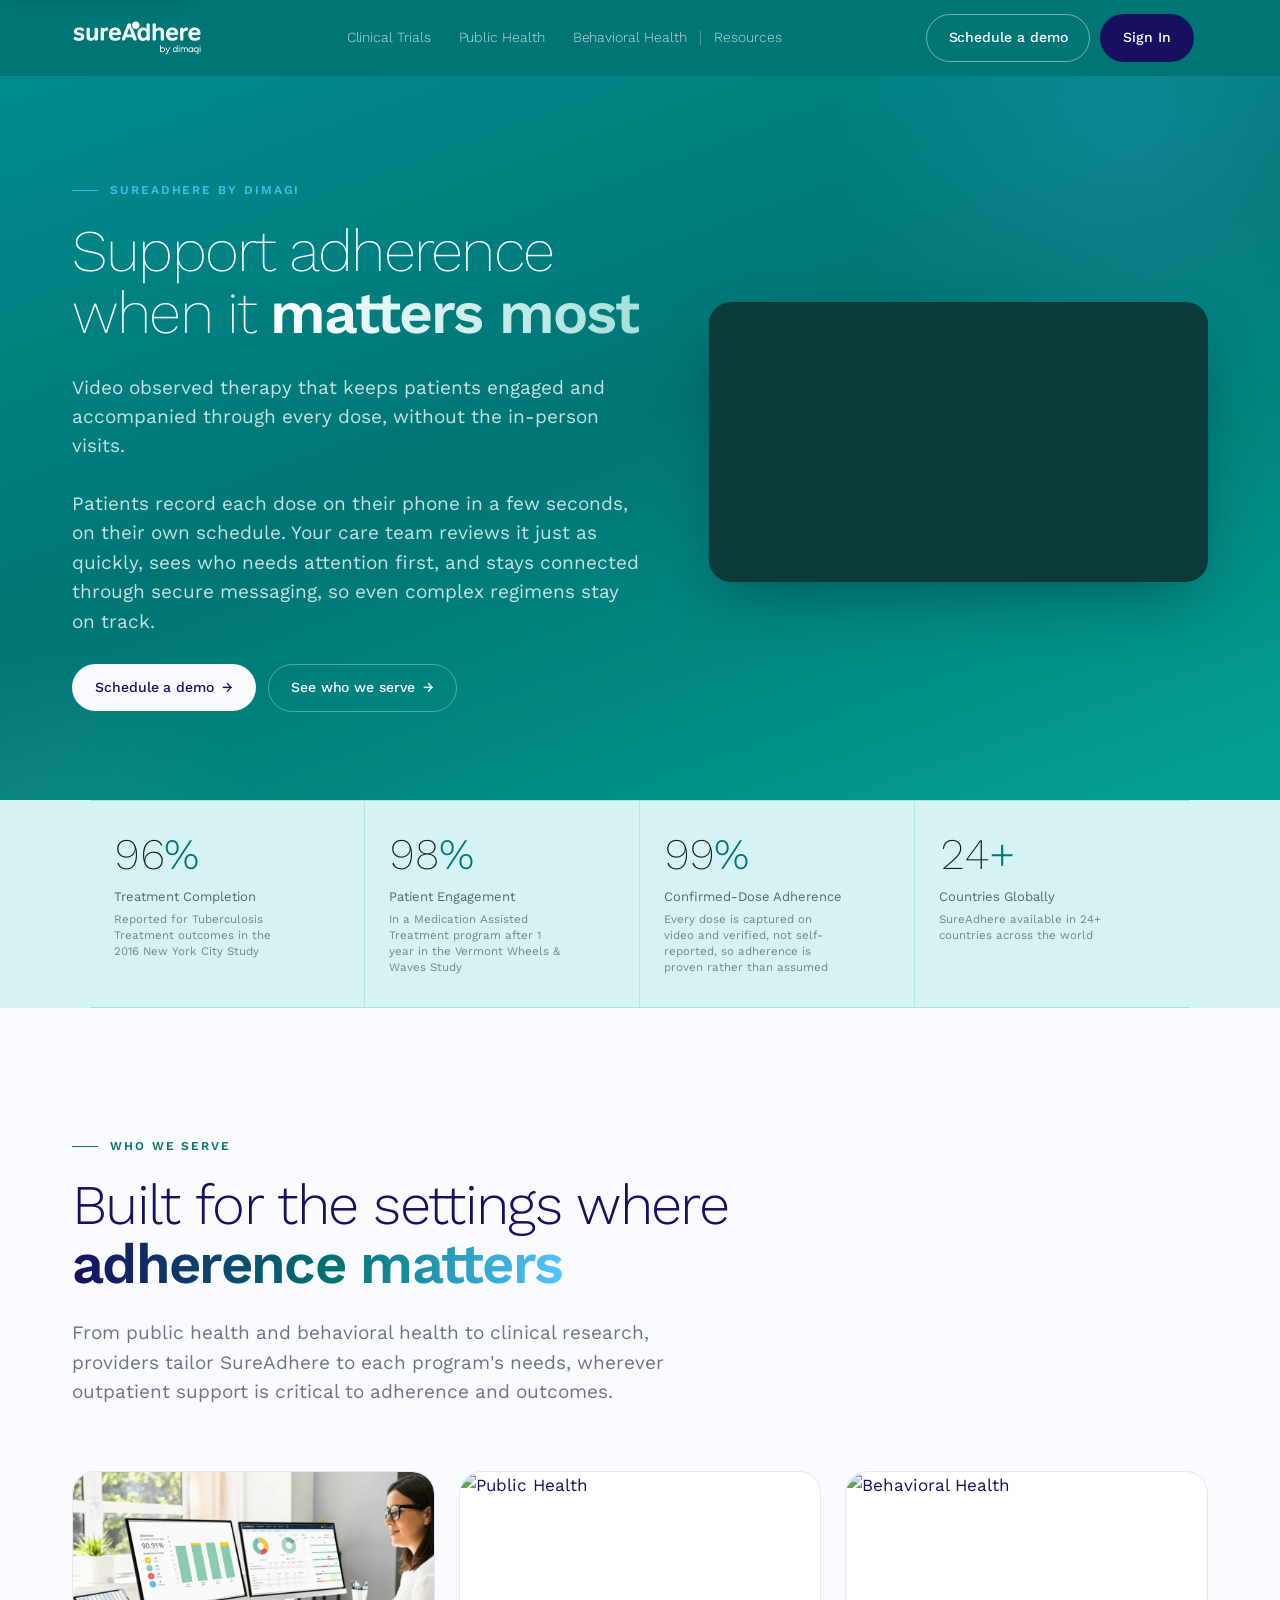
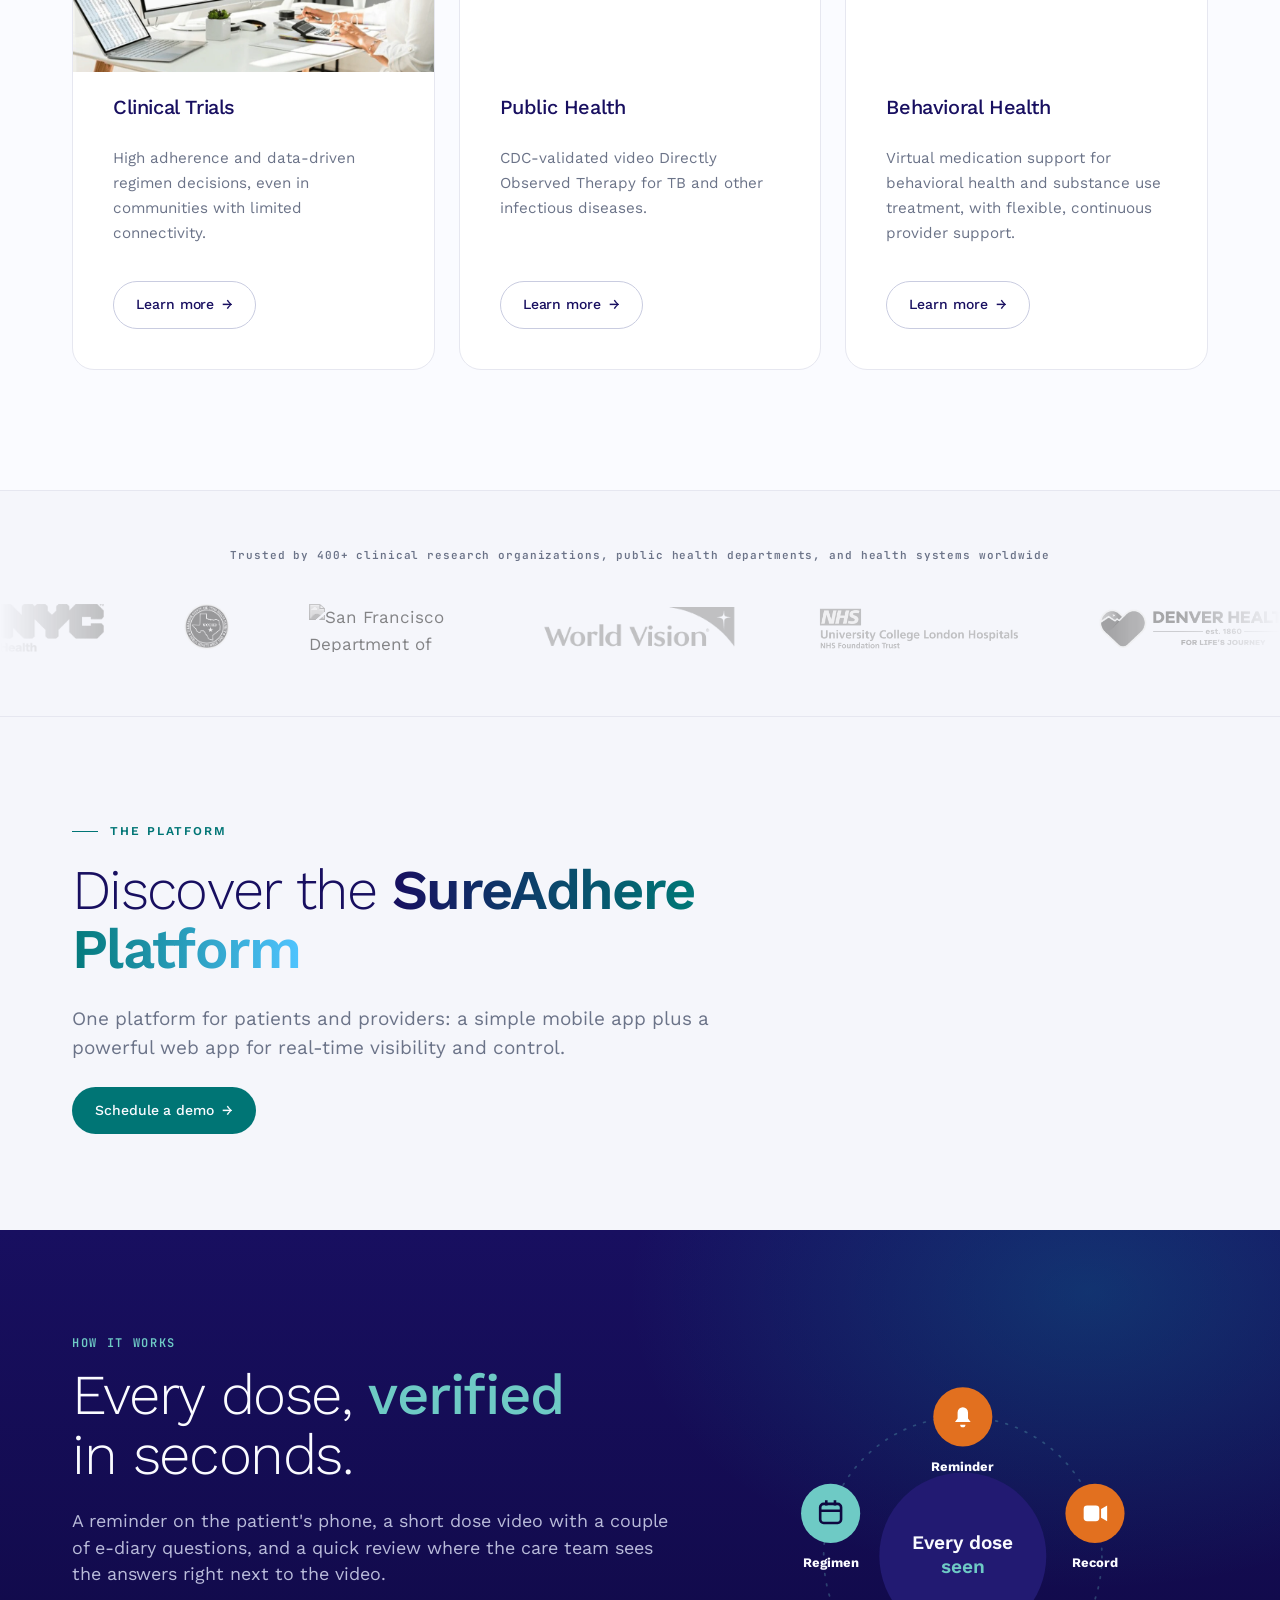
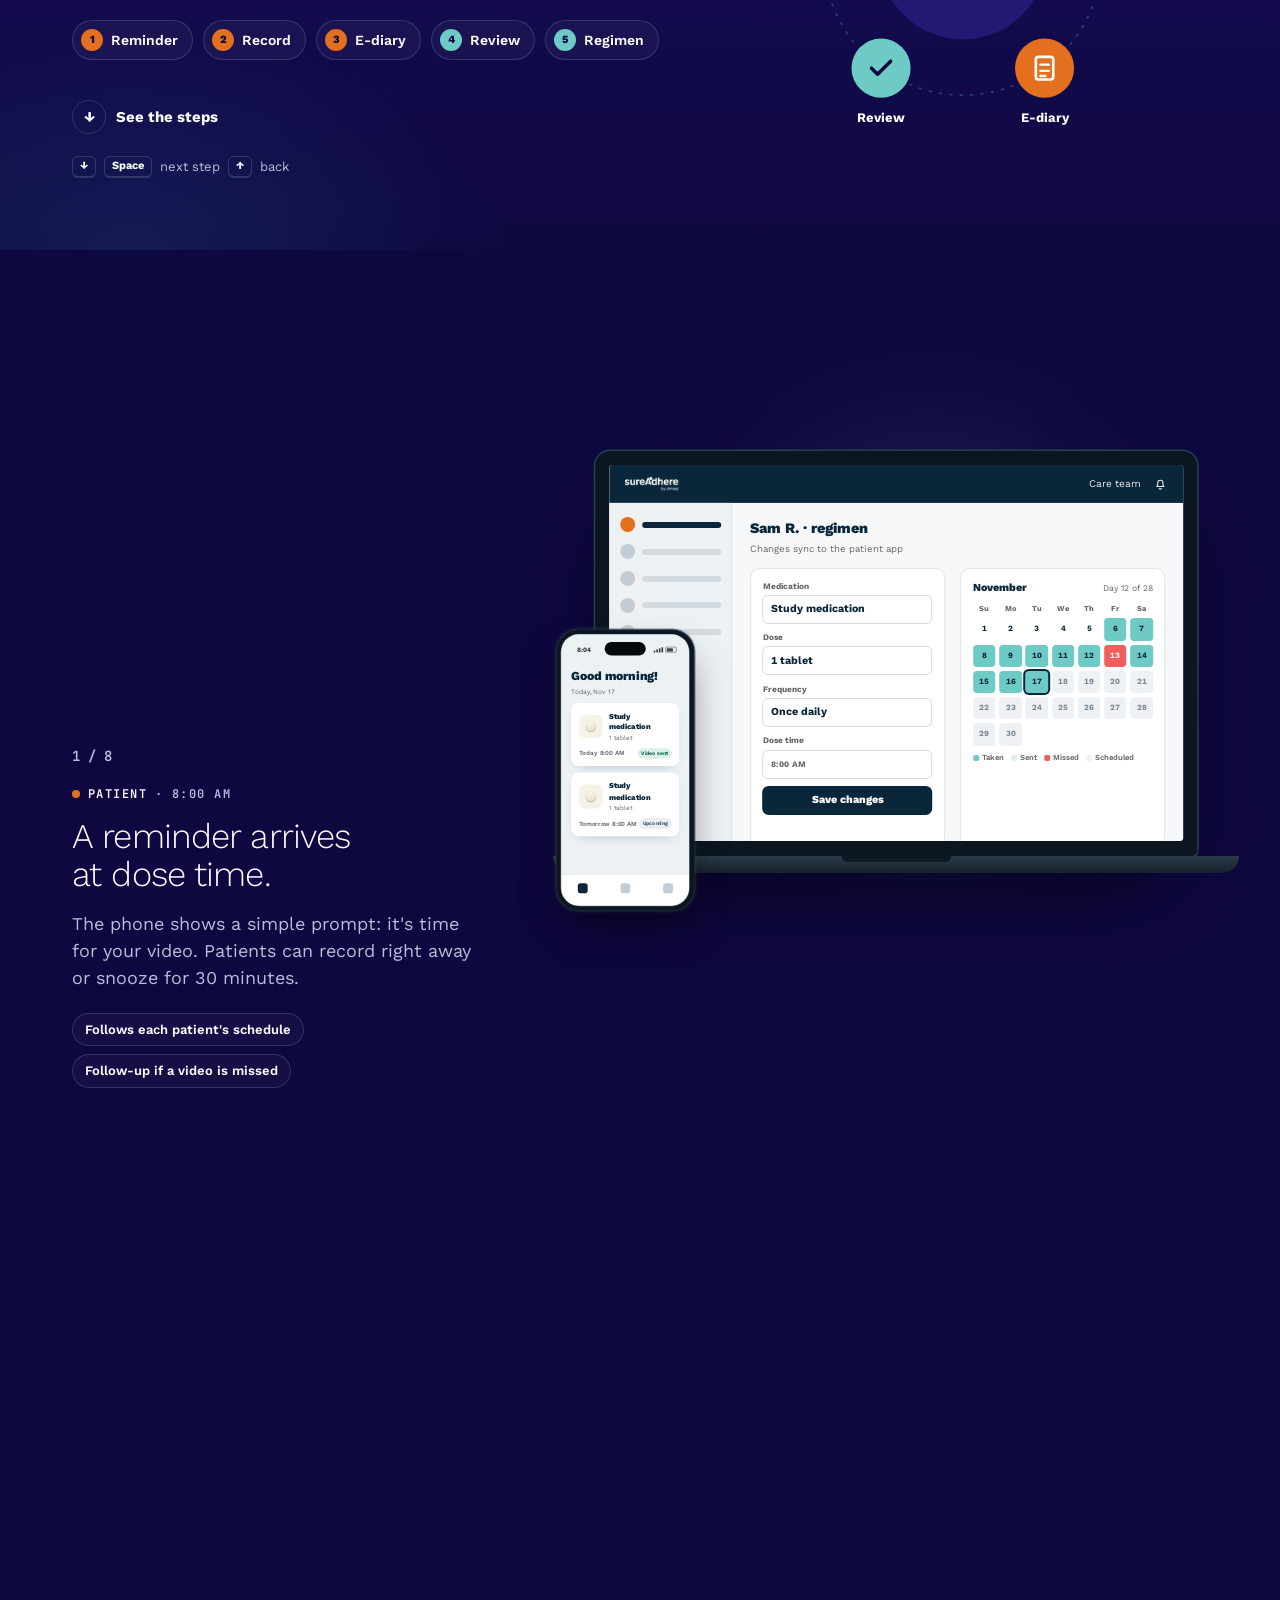
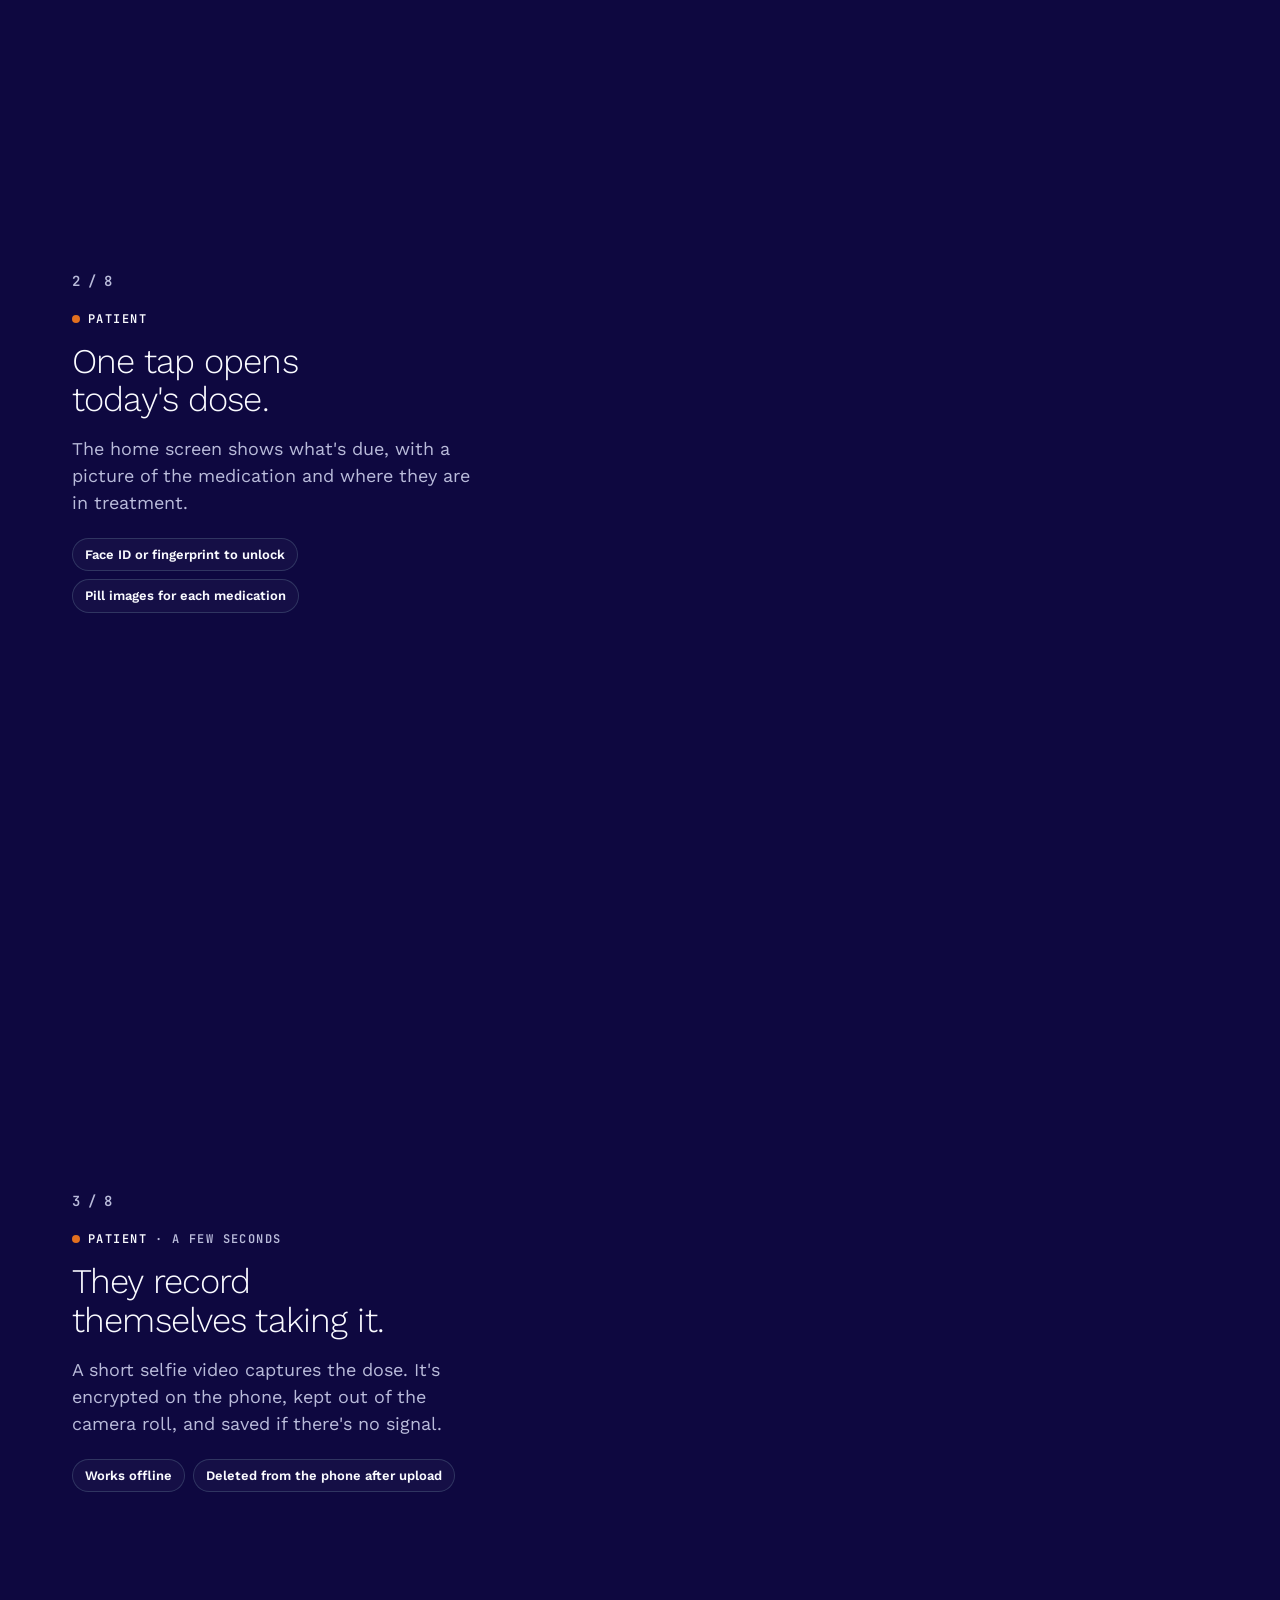
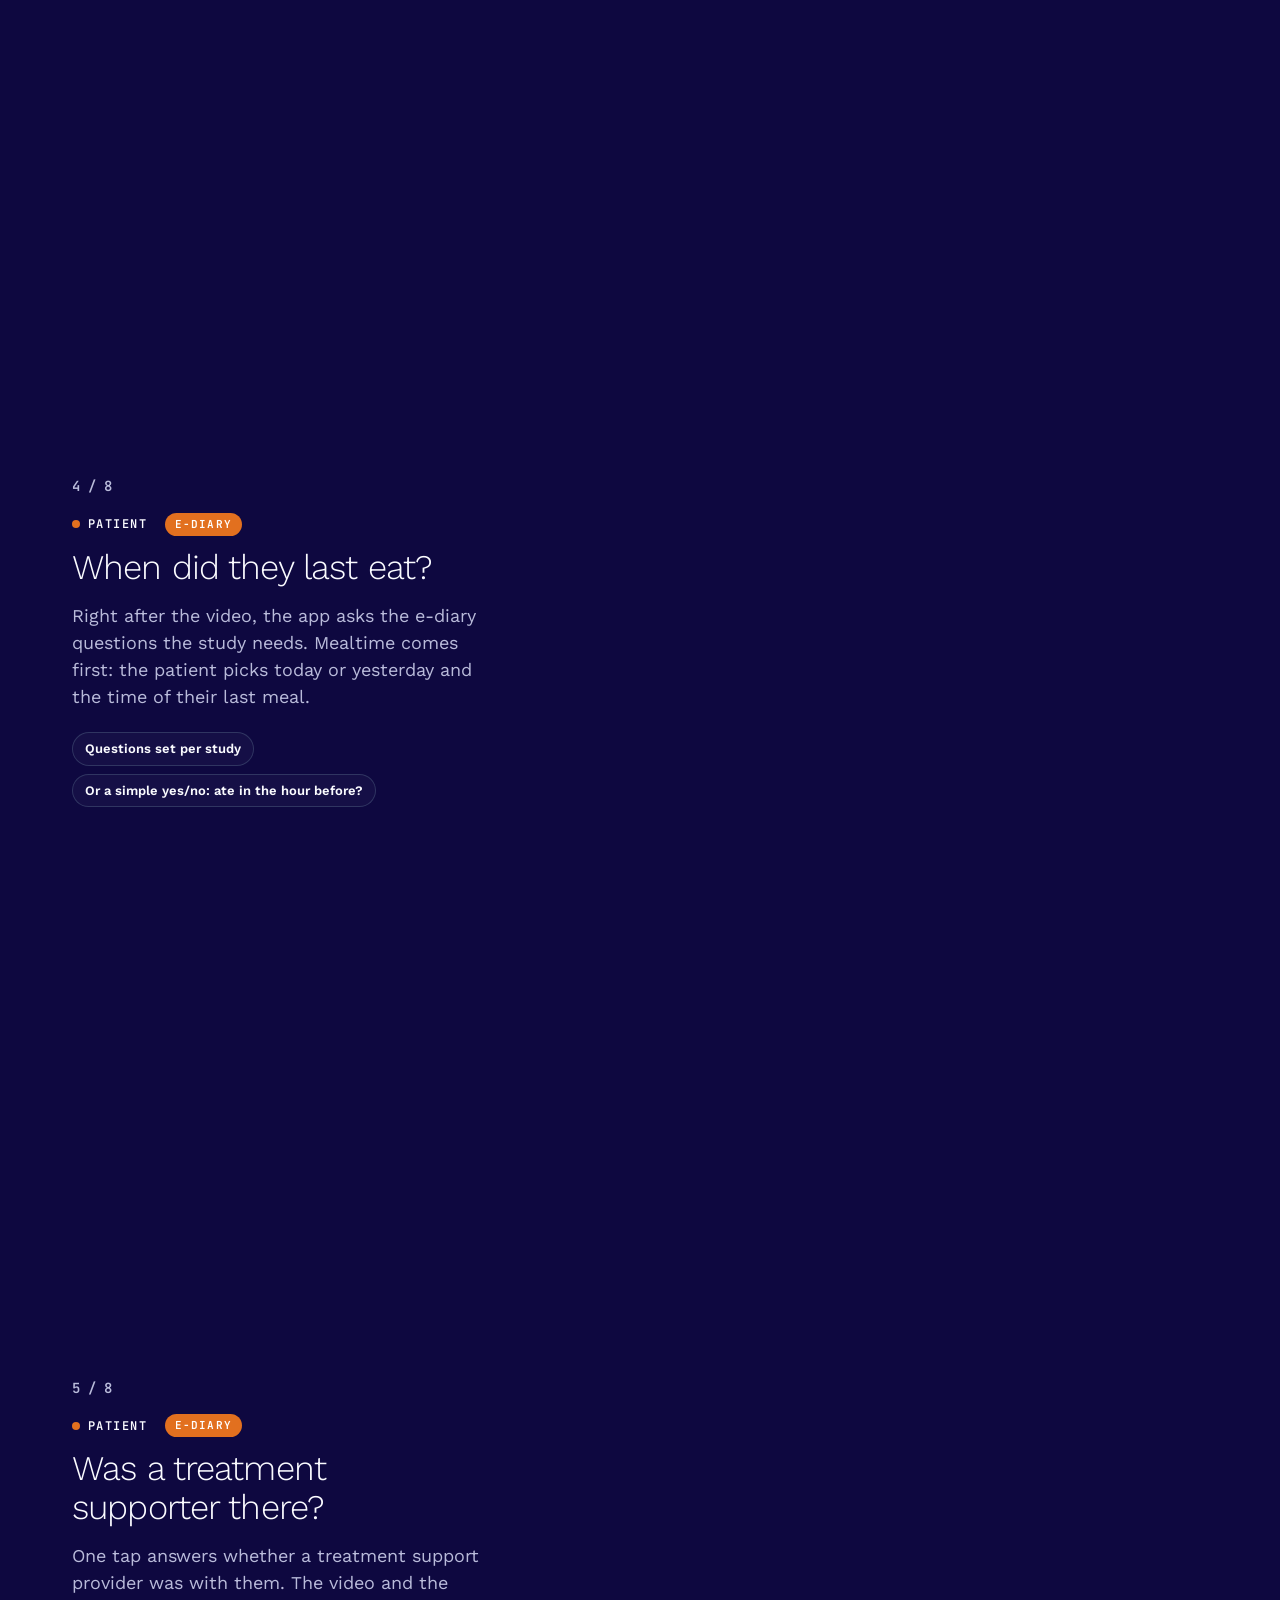
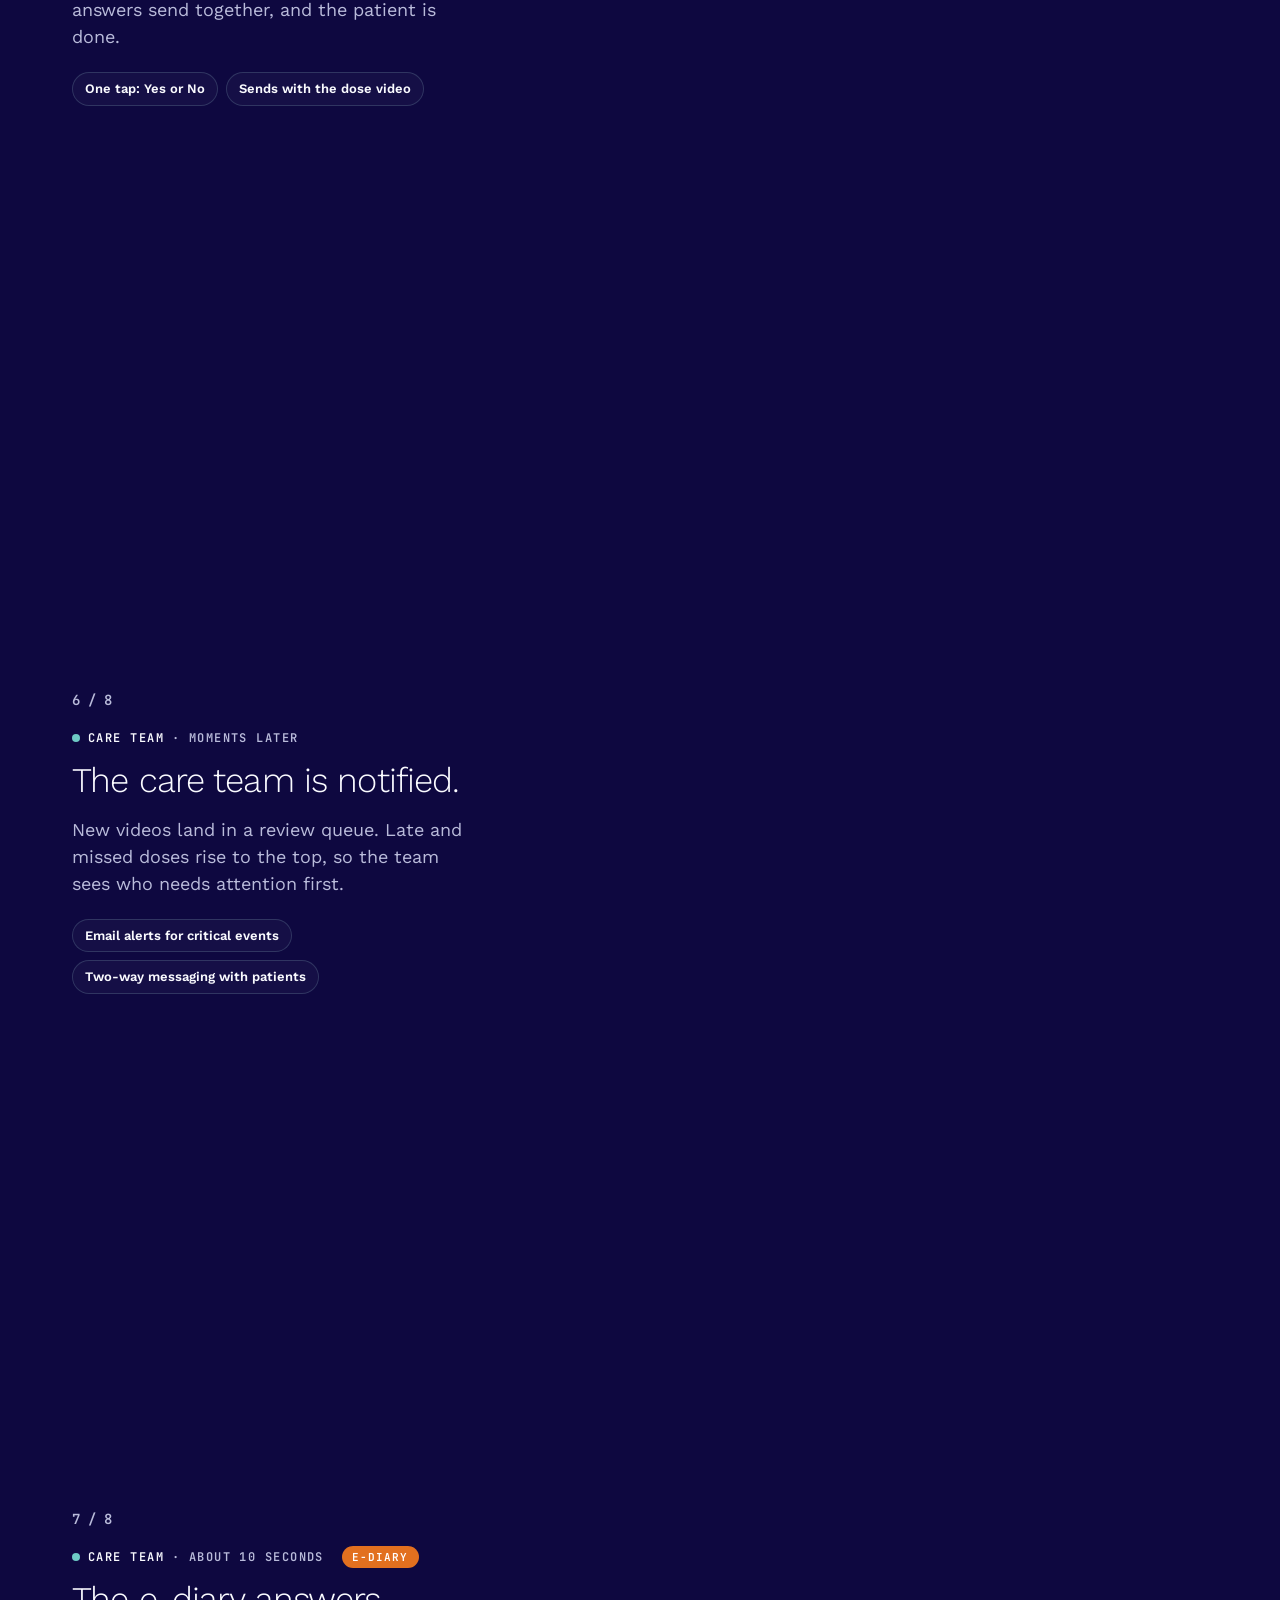
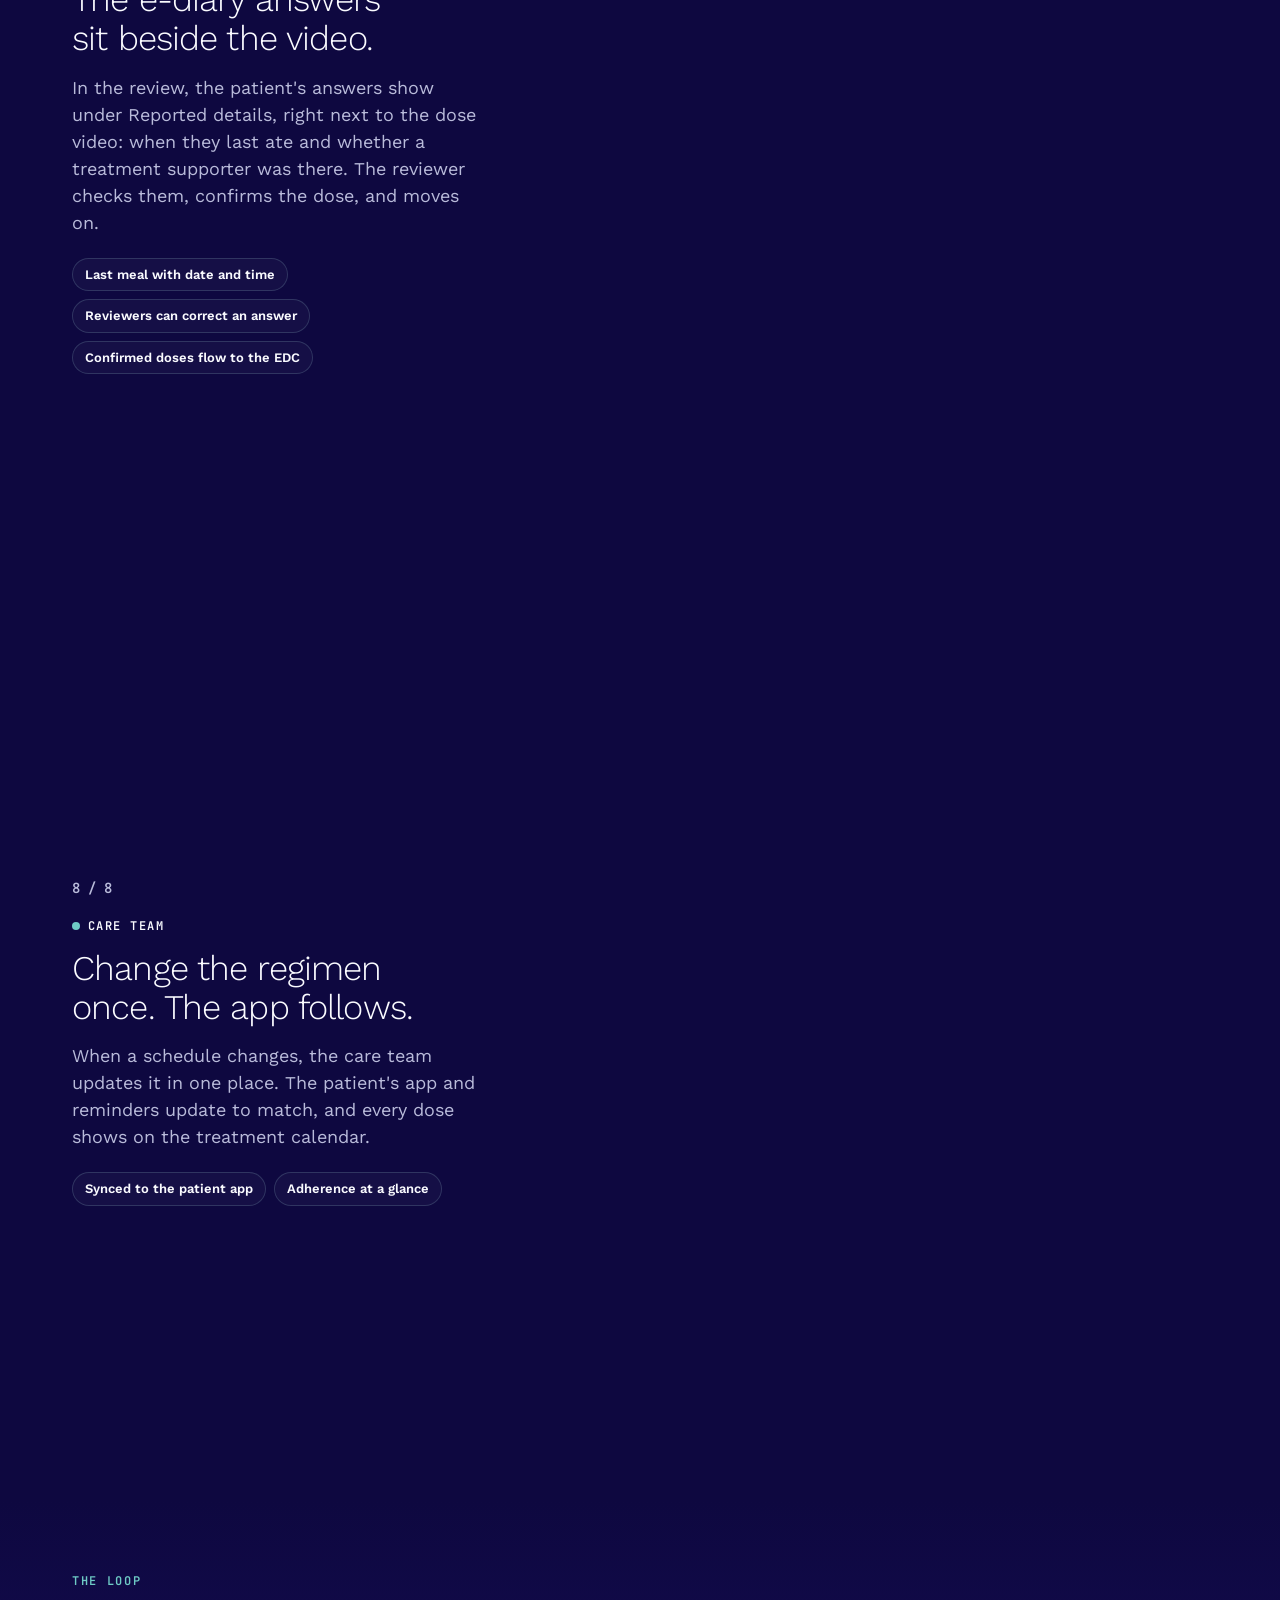
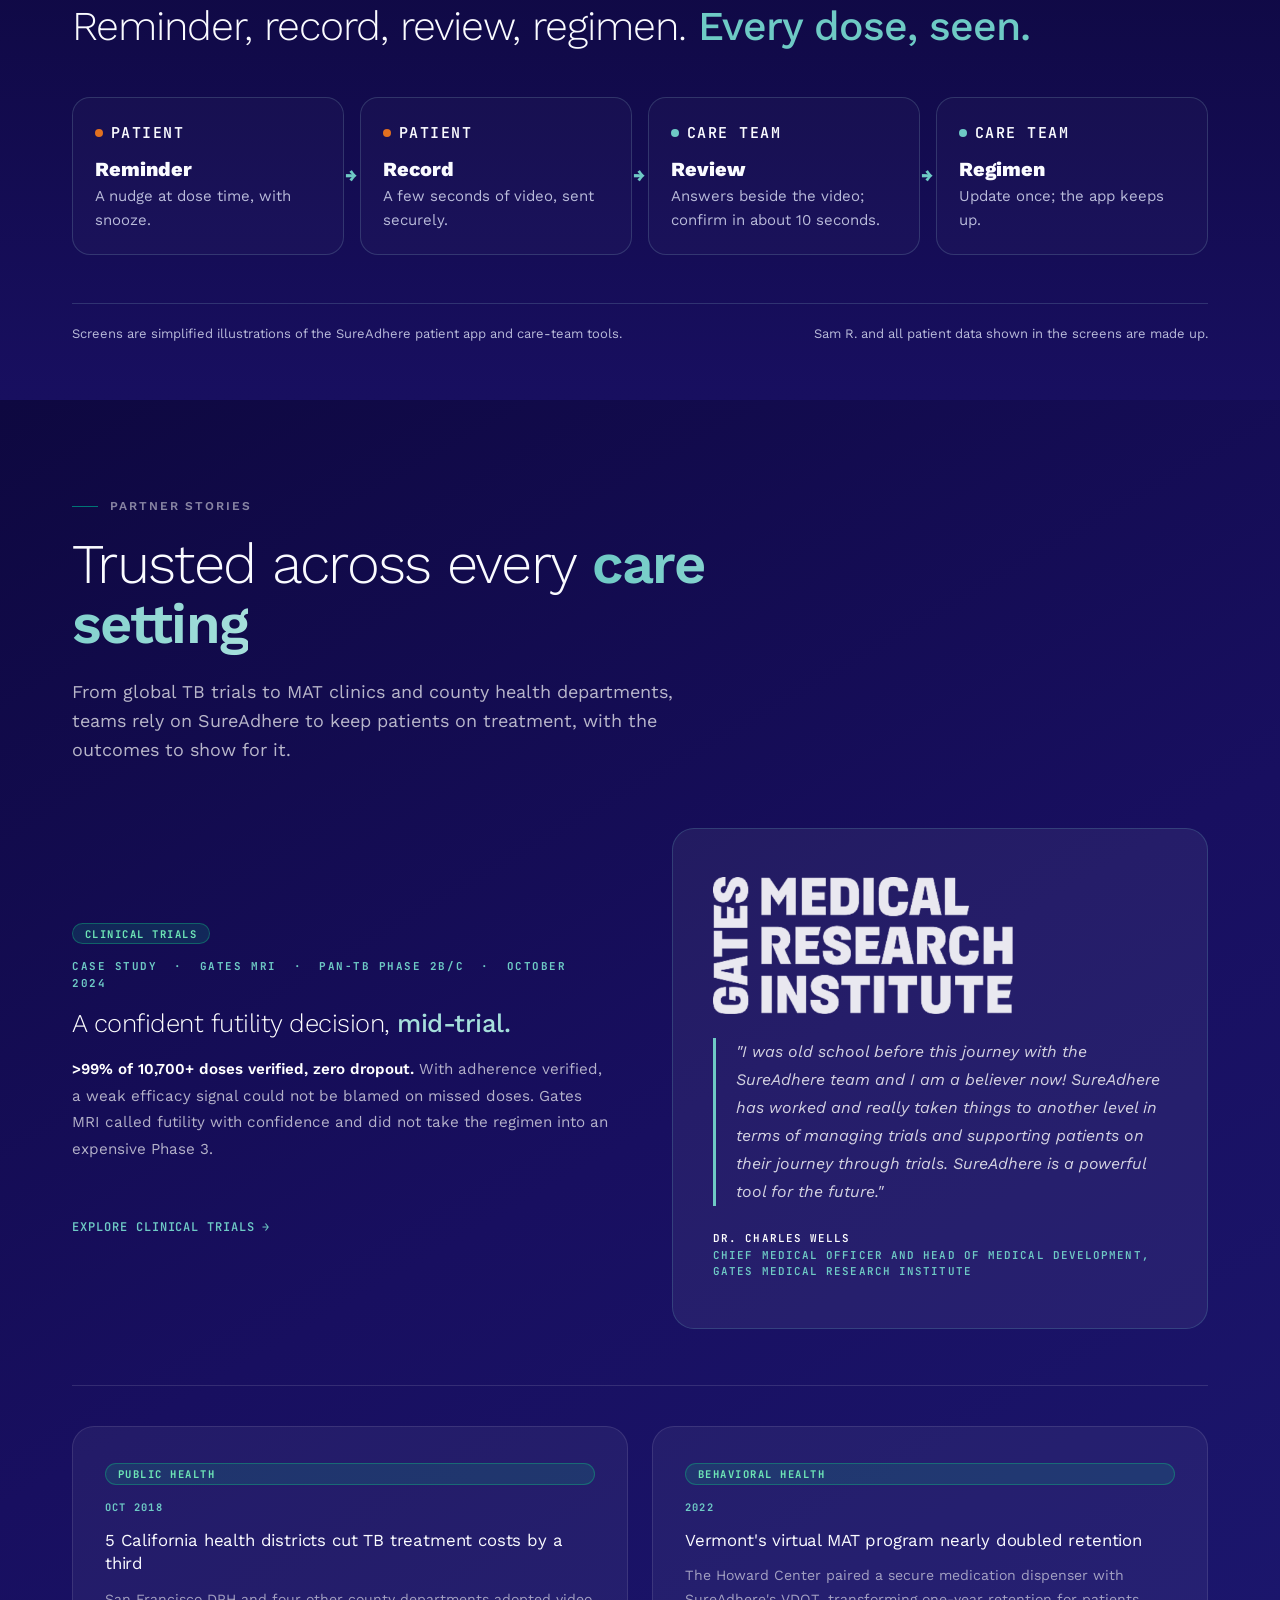
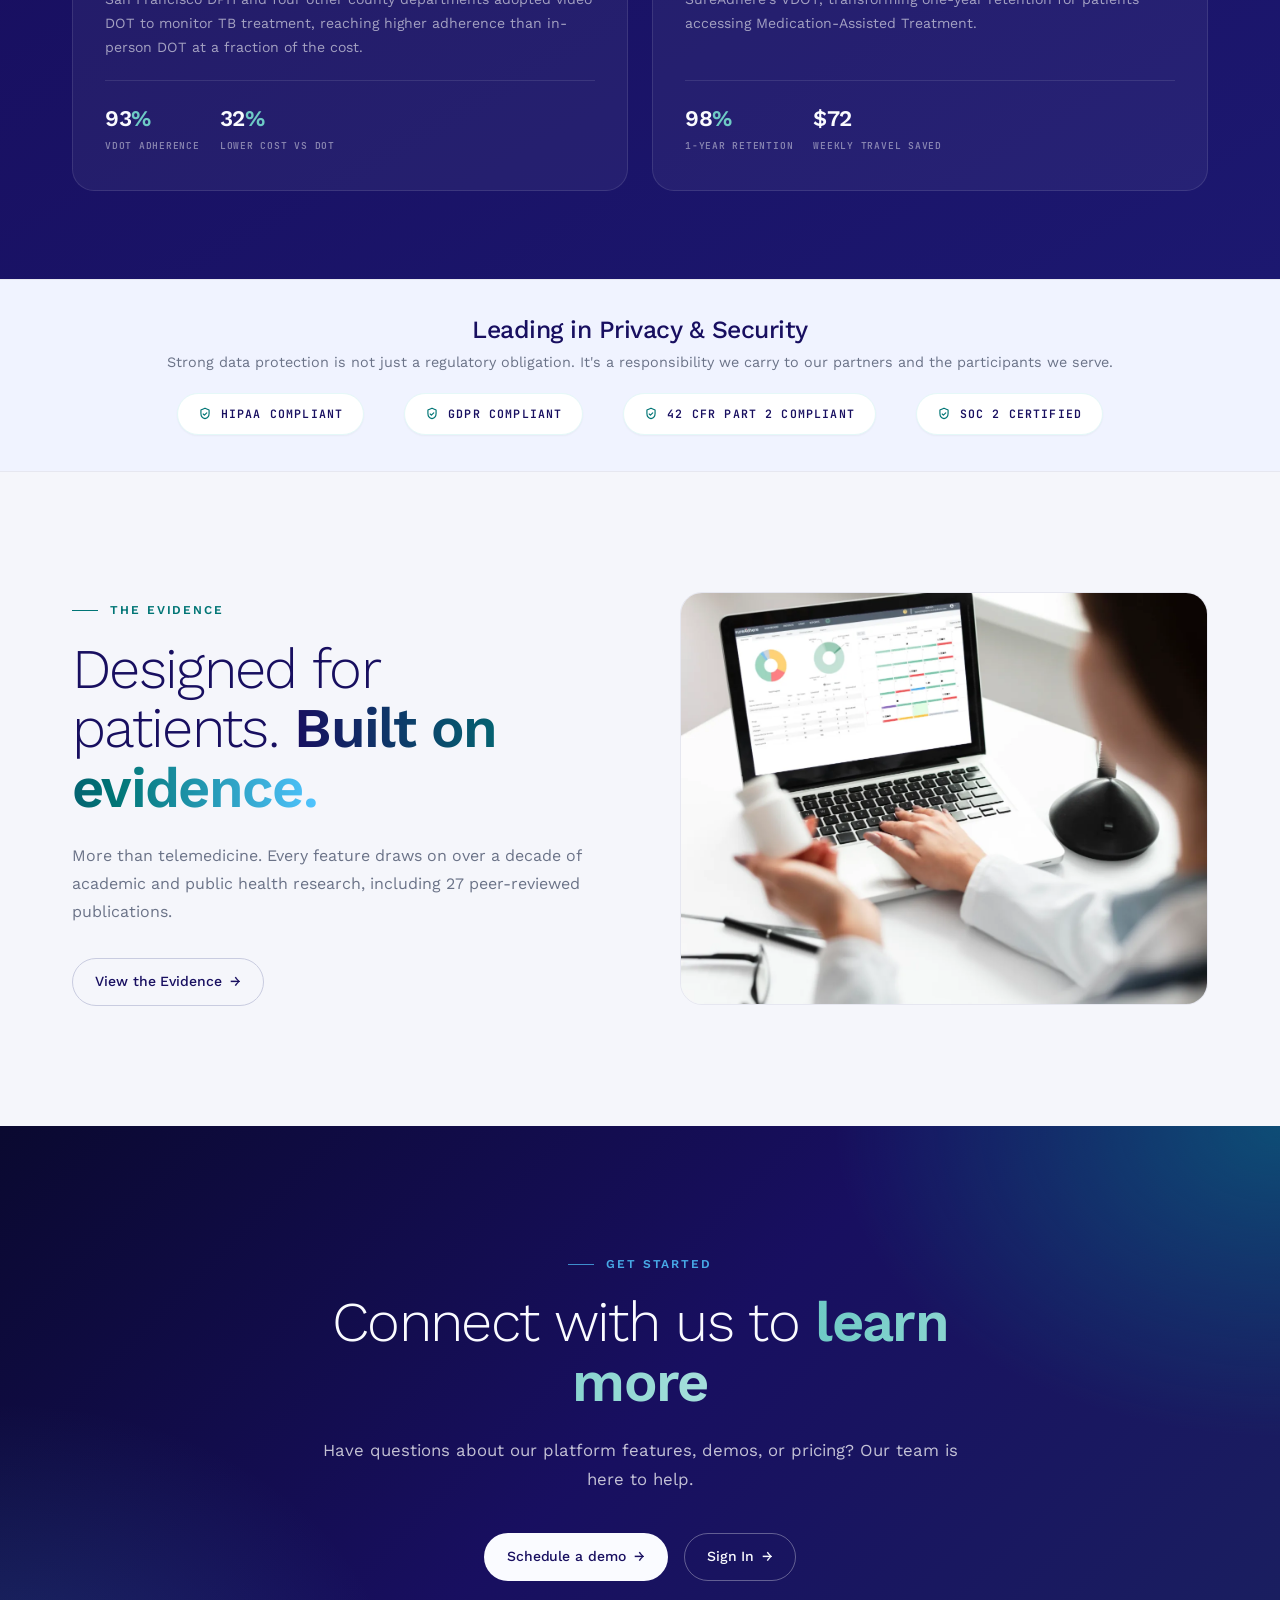
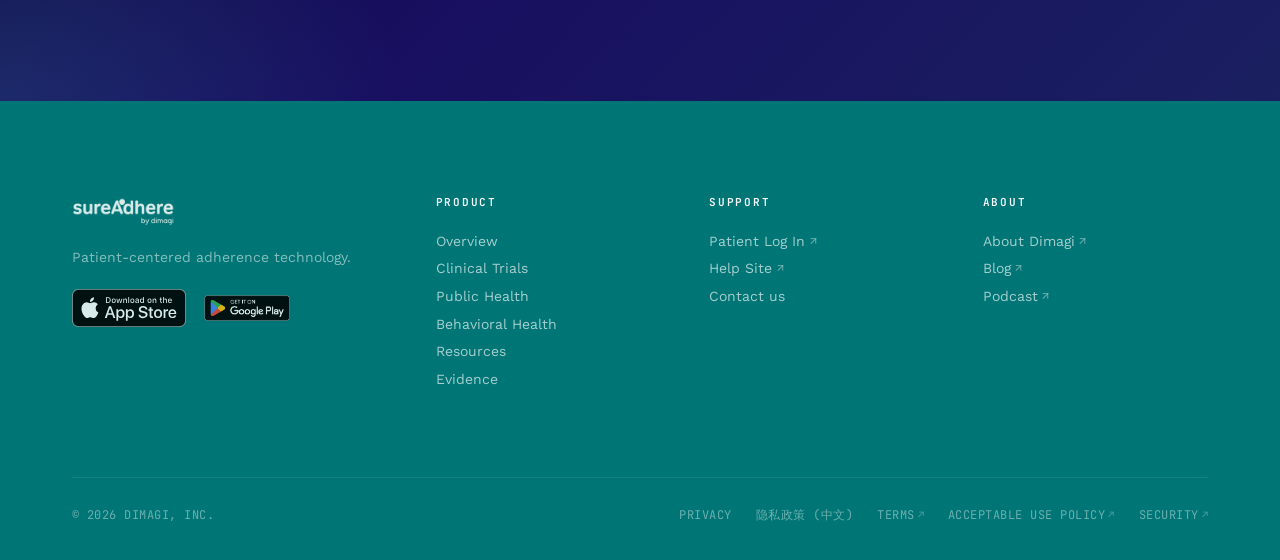
==== commit 08ab76c7: "Broaden the homepage Behavioral Health card beyond opioid use disorder Co-Authored-By: Claude Fable " ====
--- a/index.html
+++ b/index.html
@@ -1133,7 +1133,7 @@
         </div>
         <div class="serve-card-body">
           <h3>Behavioral Health</h3>
-          <p>Virtual Medication-Assisted Treatment for opioid use disorder, with flexible, continuous provider support.</p>
+          <p>Virtual medication support for behavioral health and substance use treatment, with flexible, continuous provider support.</p>
           <a class="btn btn-ghost btn-arrow" href="behavioral-health/index.html">Learn more</a>
         </div>
       </div>
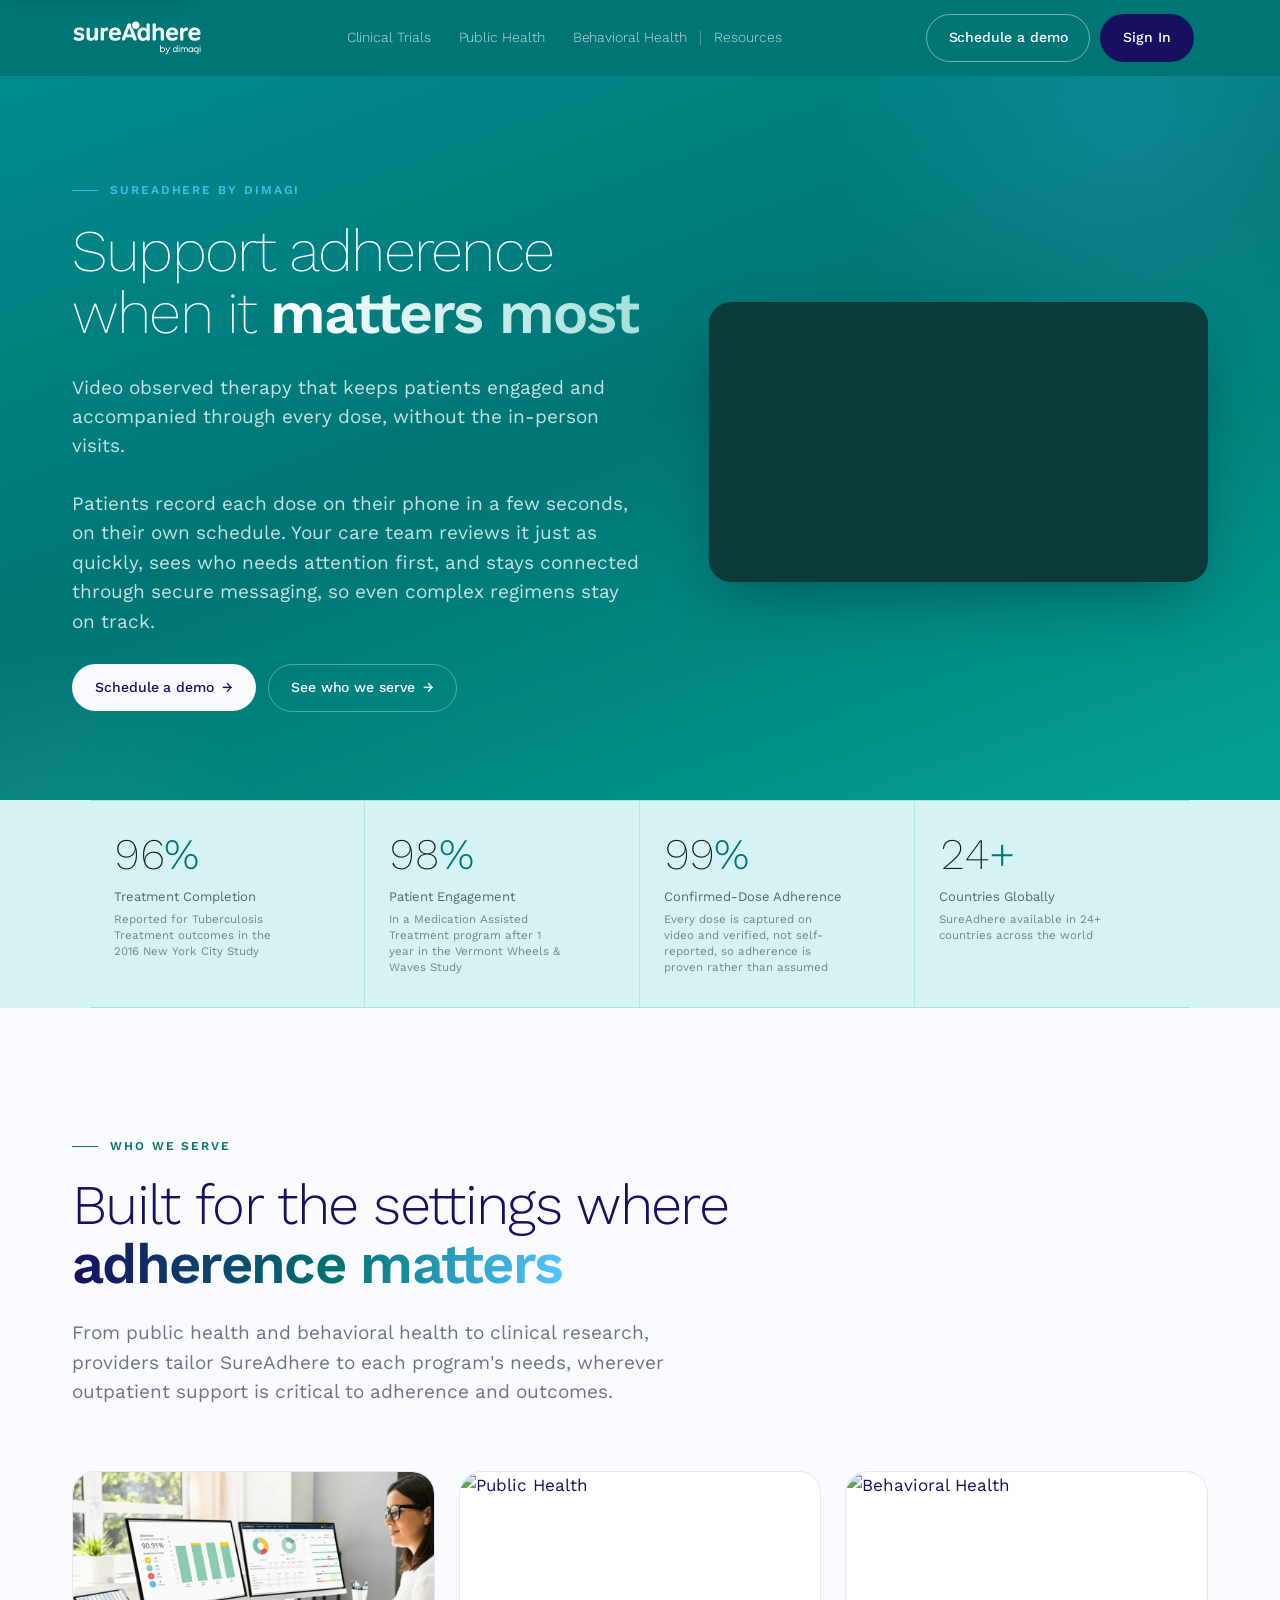
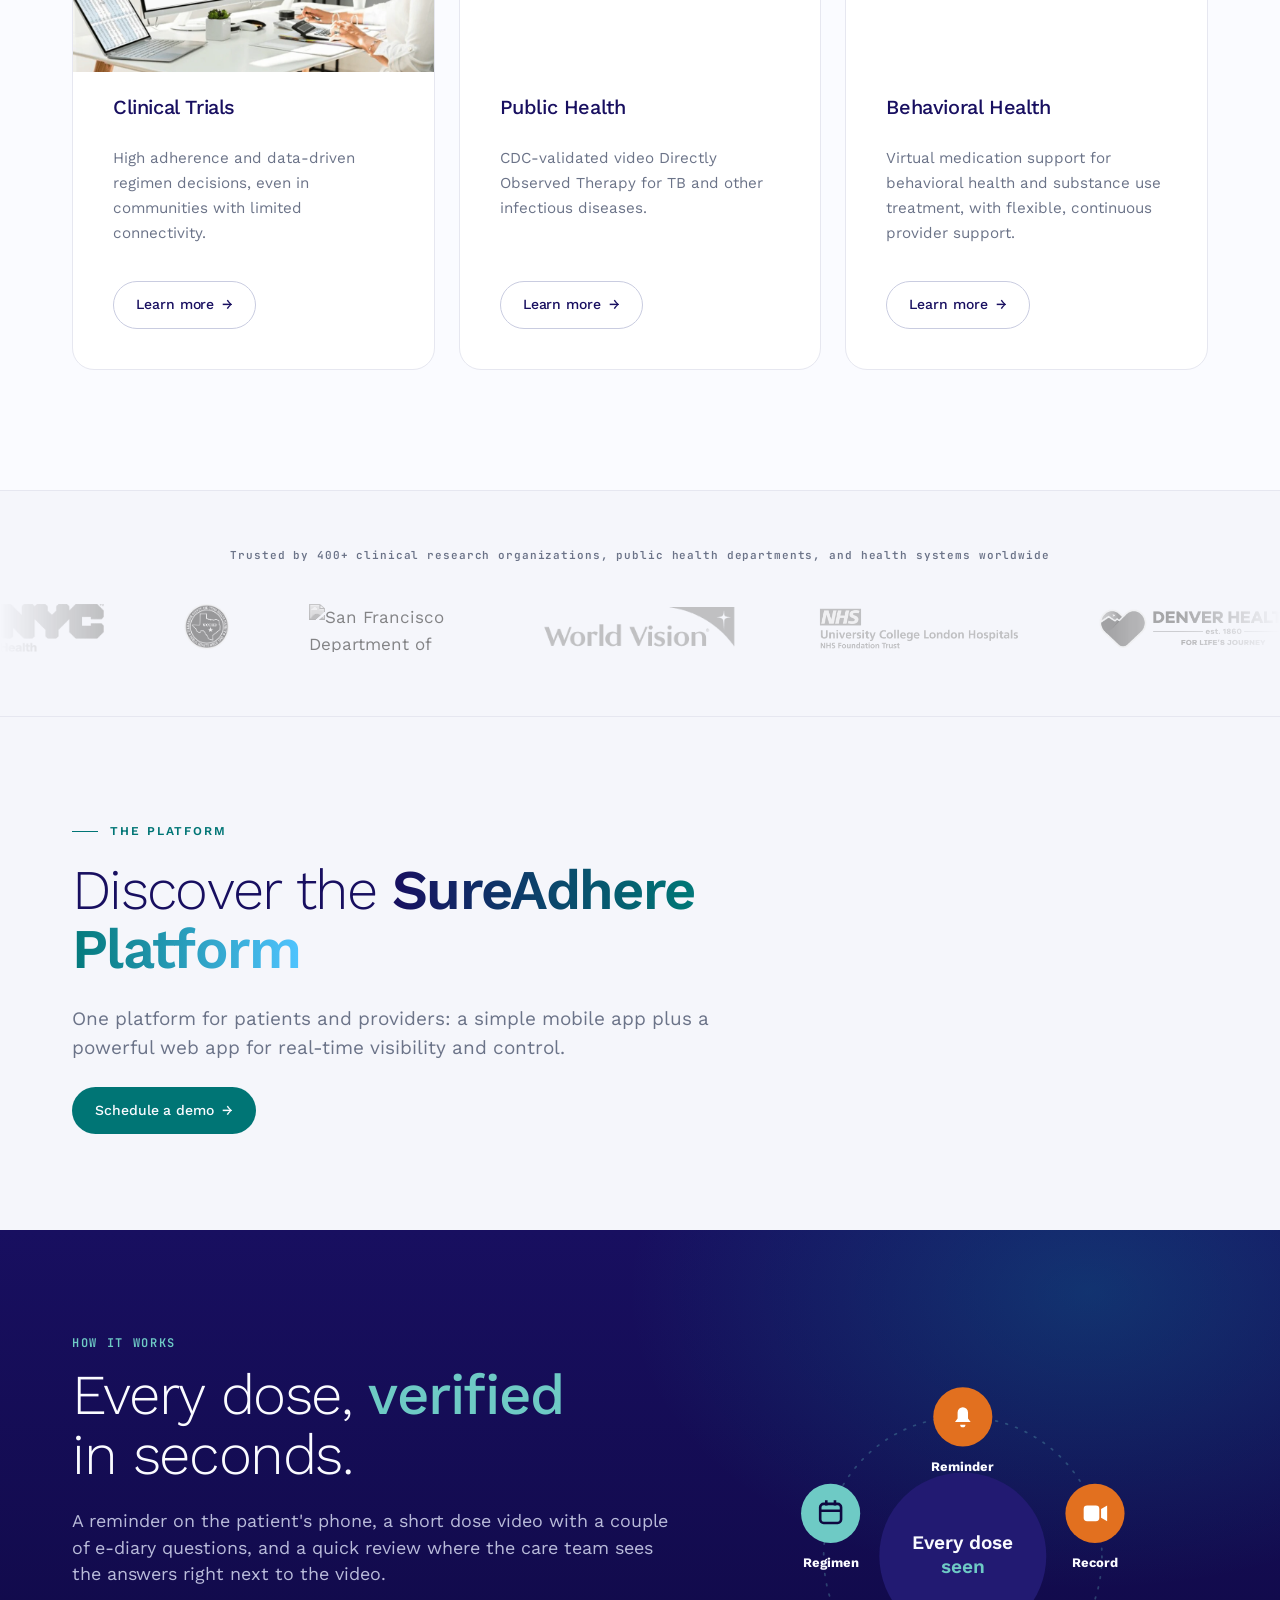
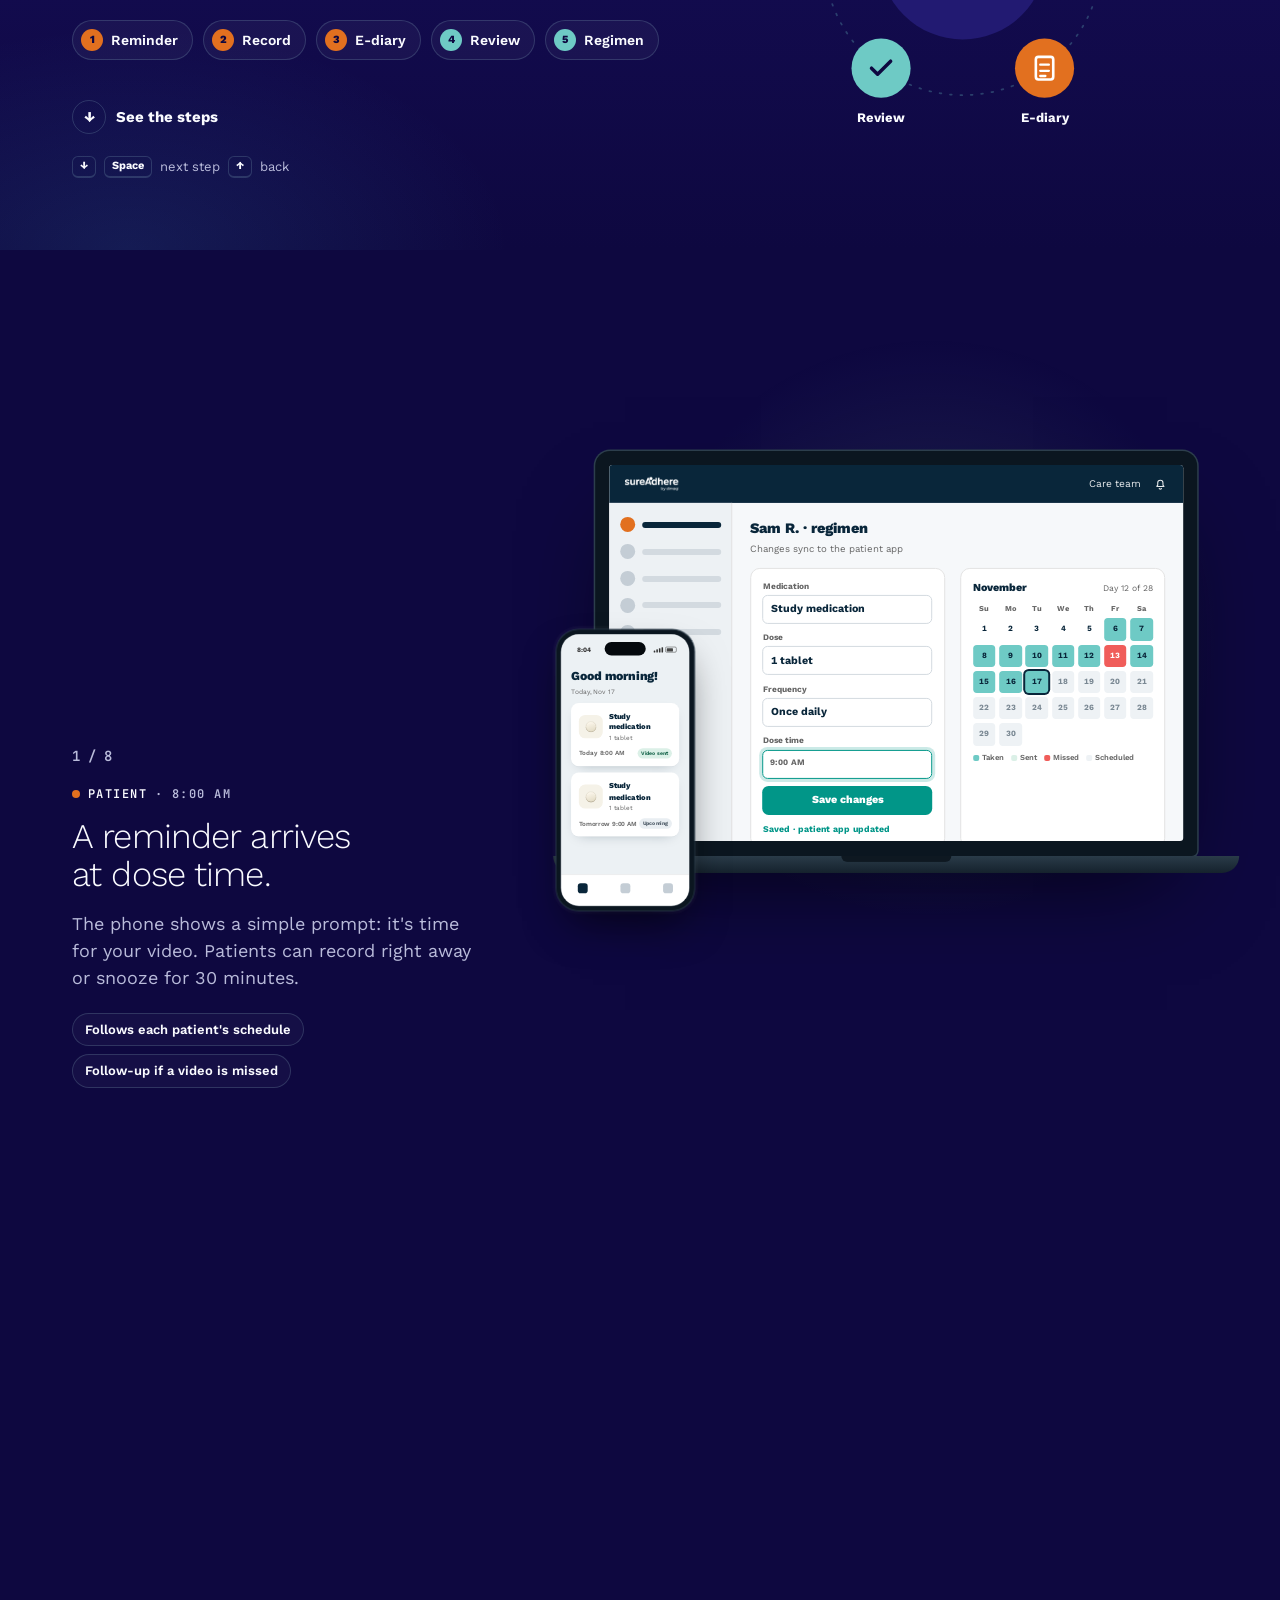
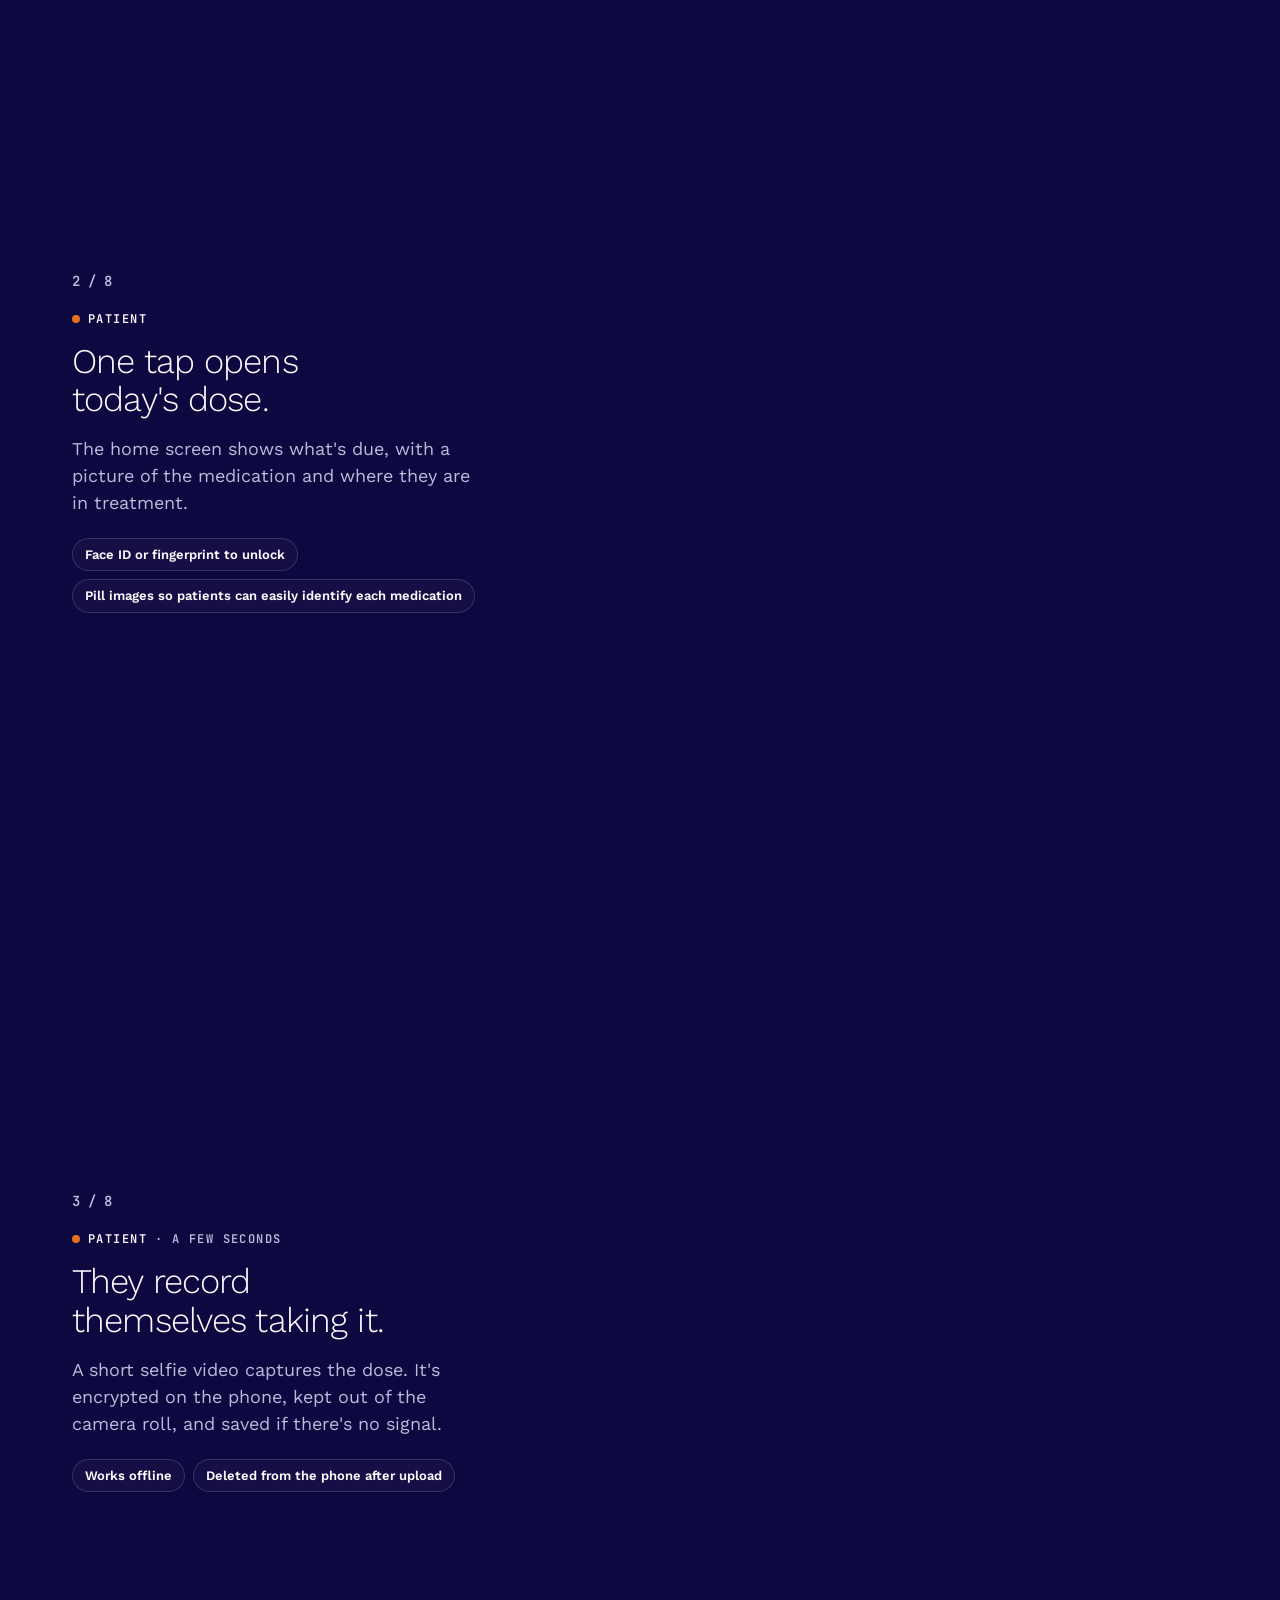
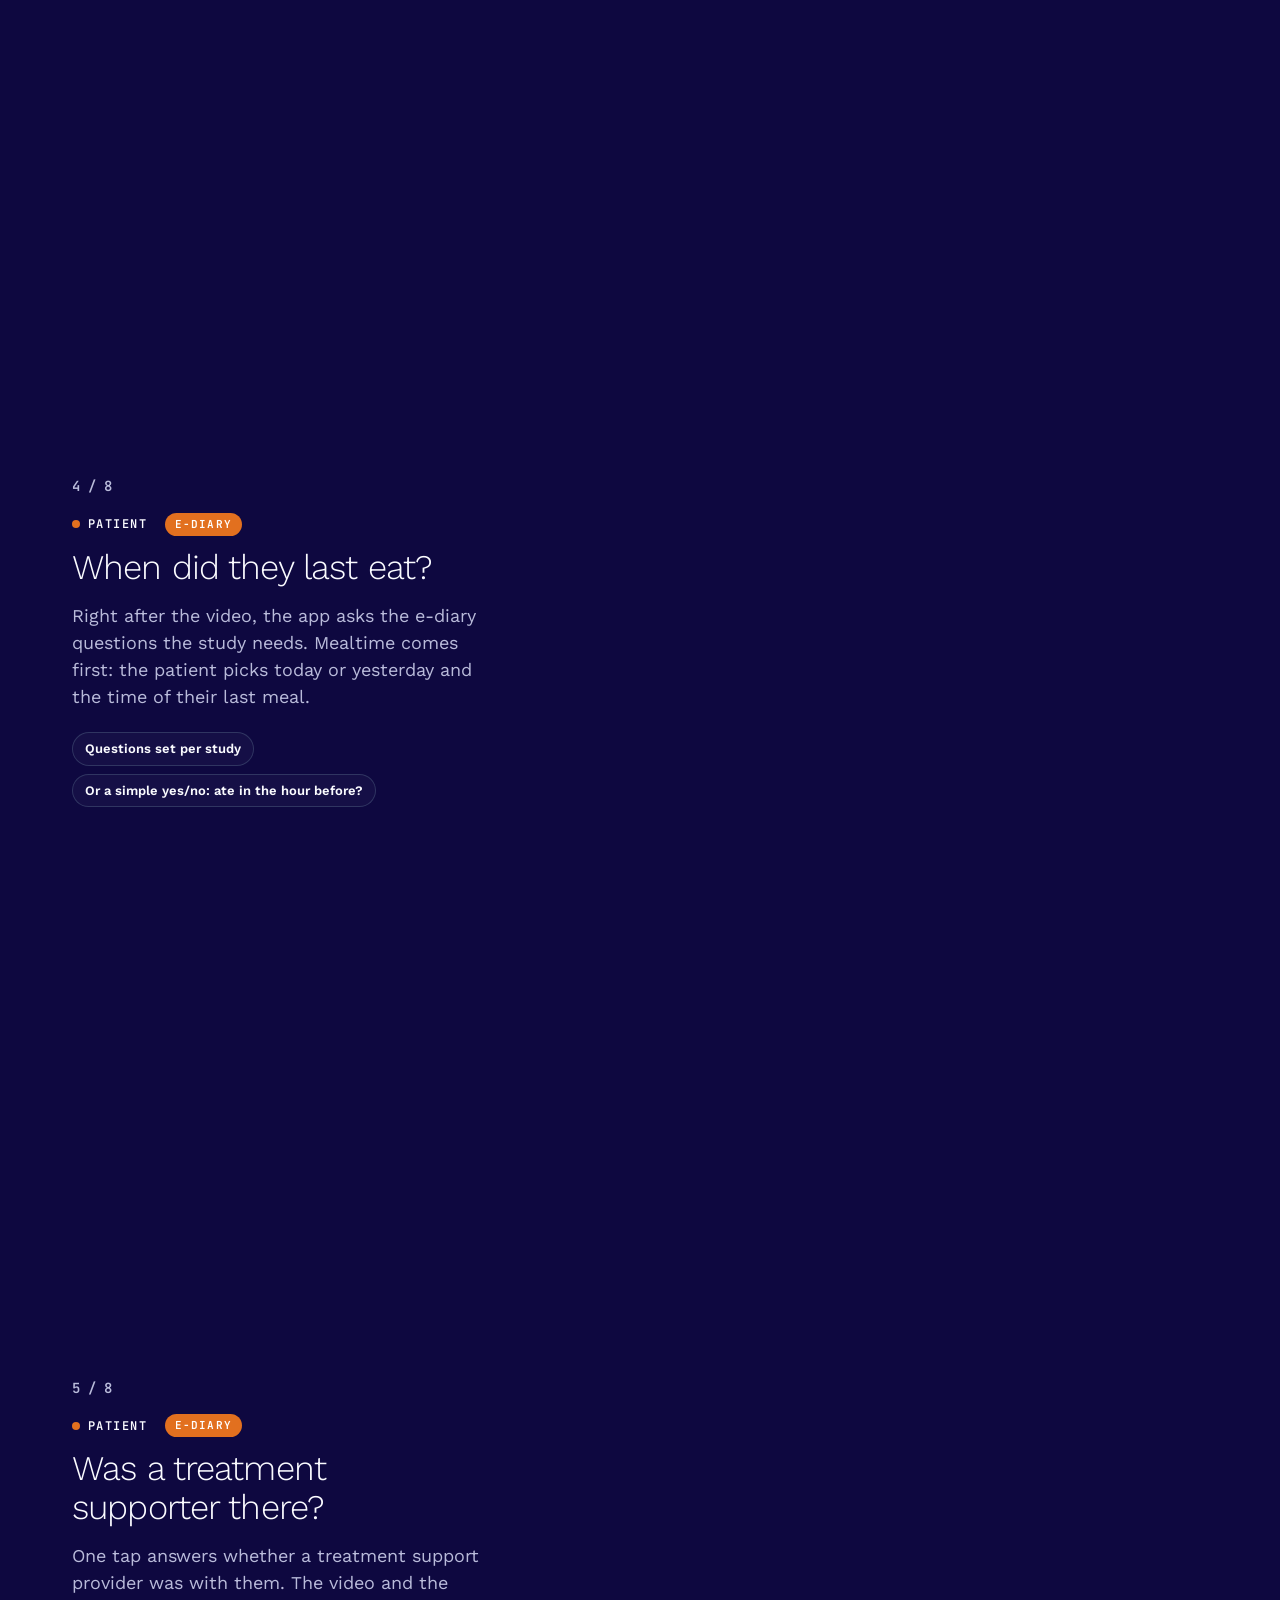
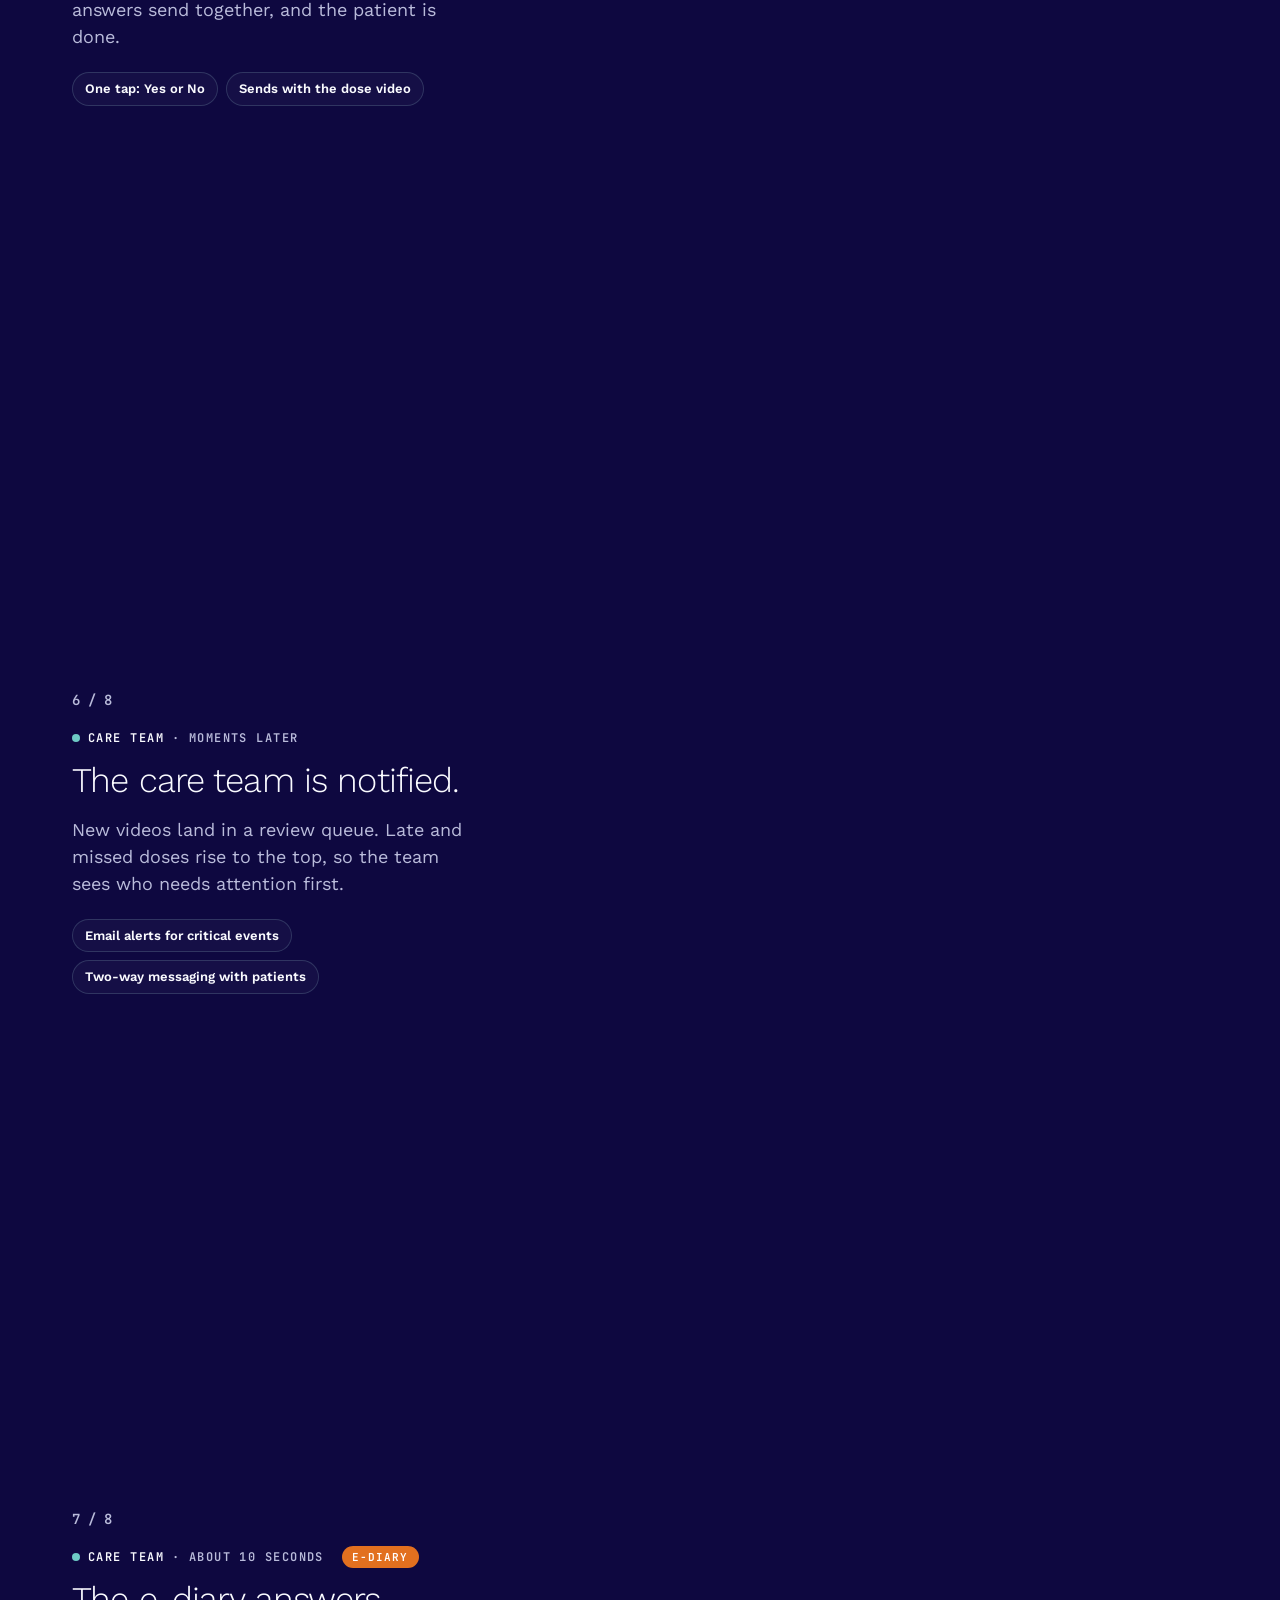
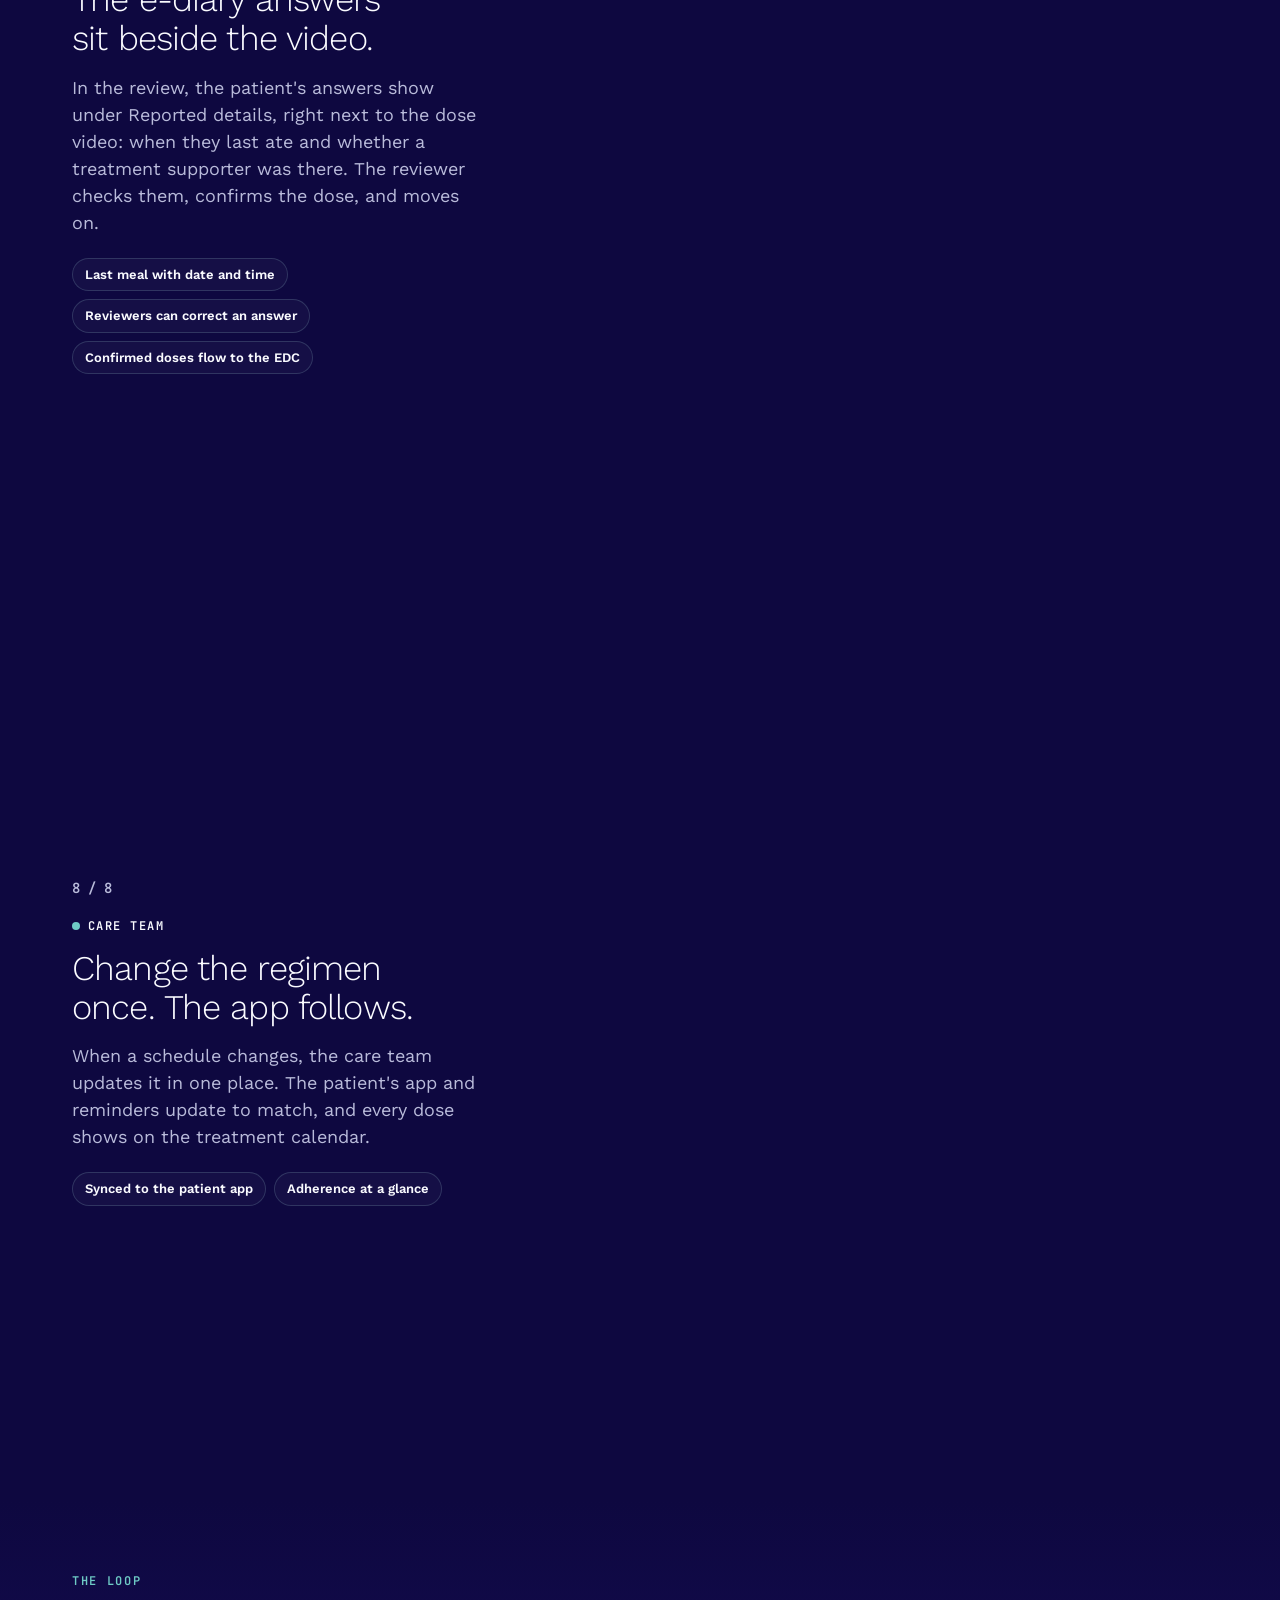
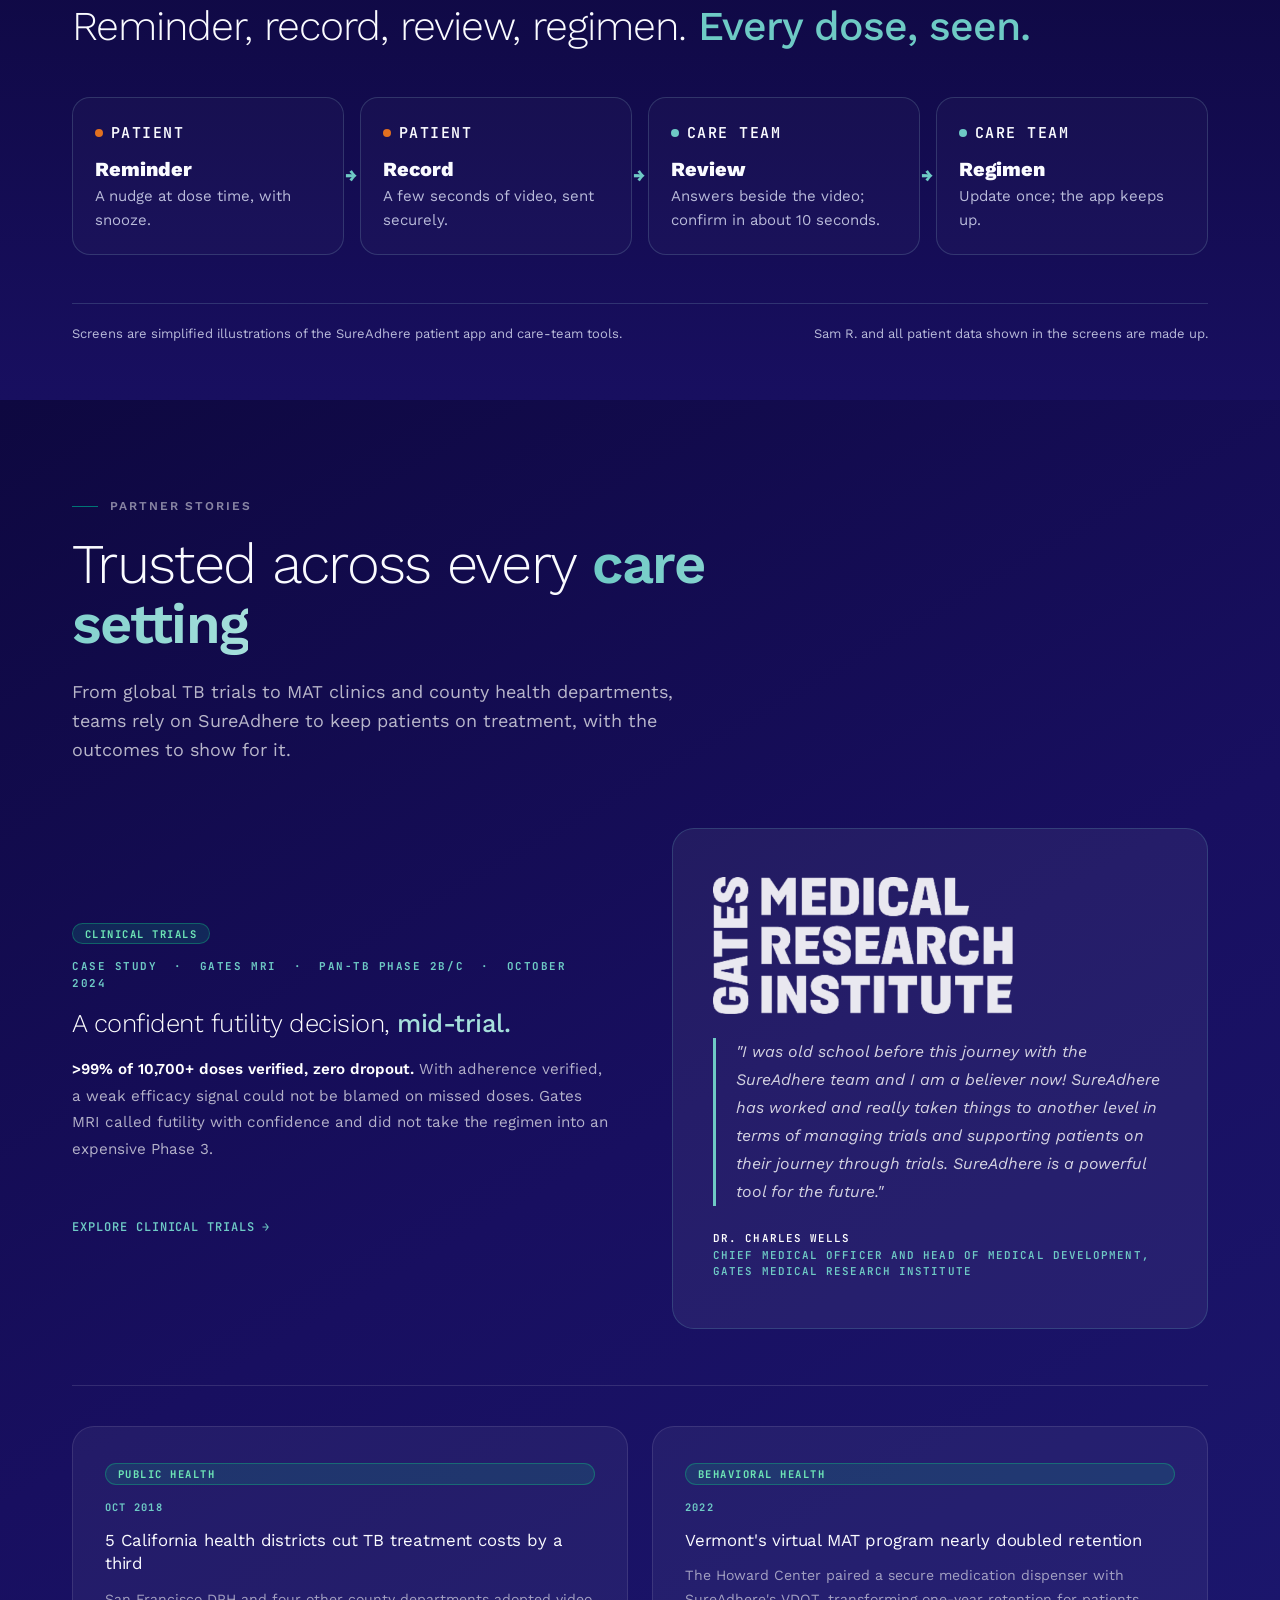
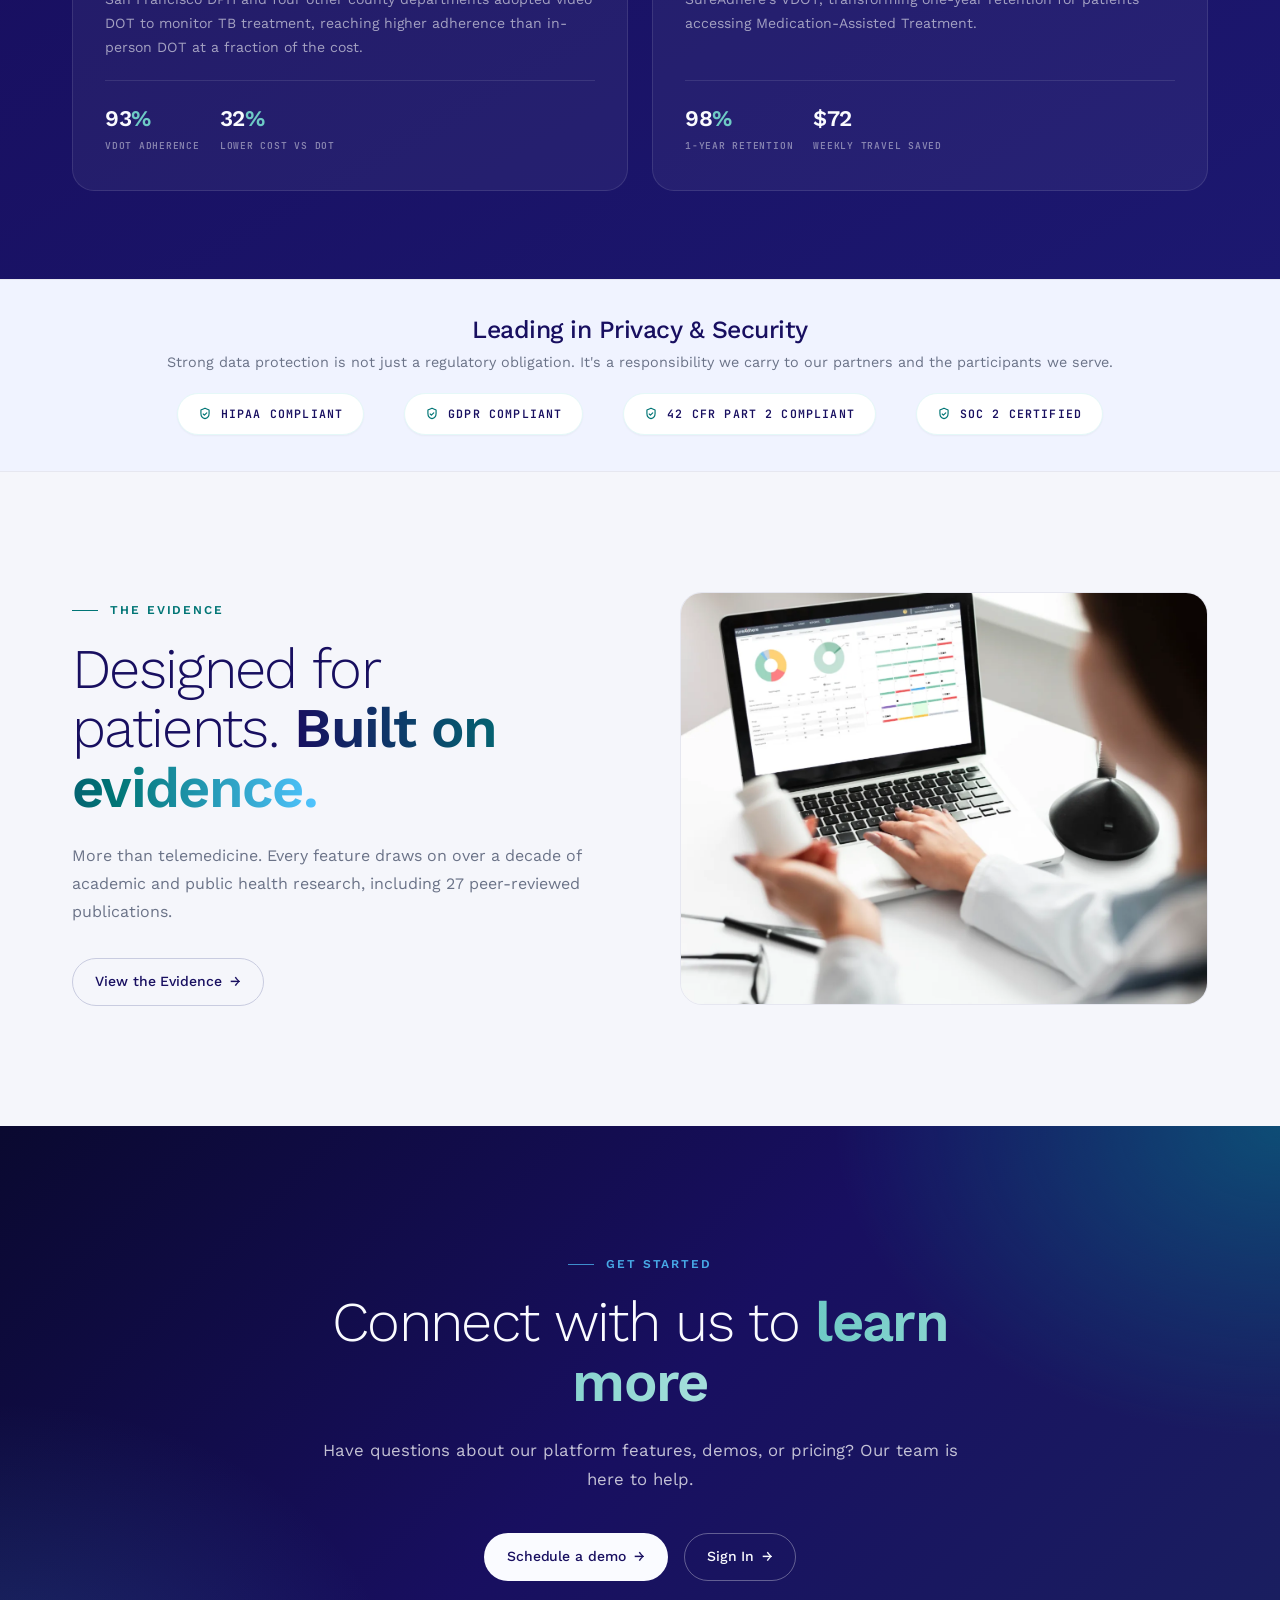
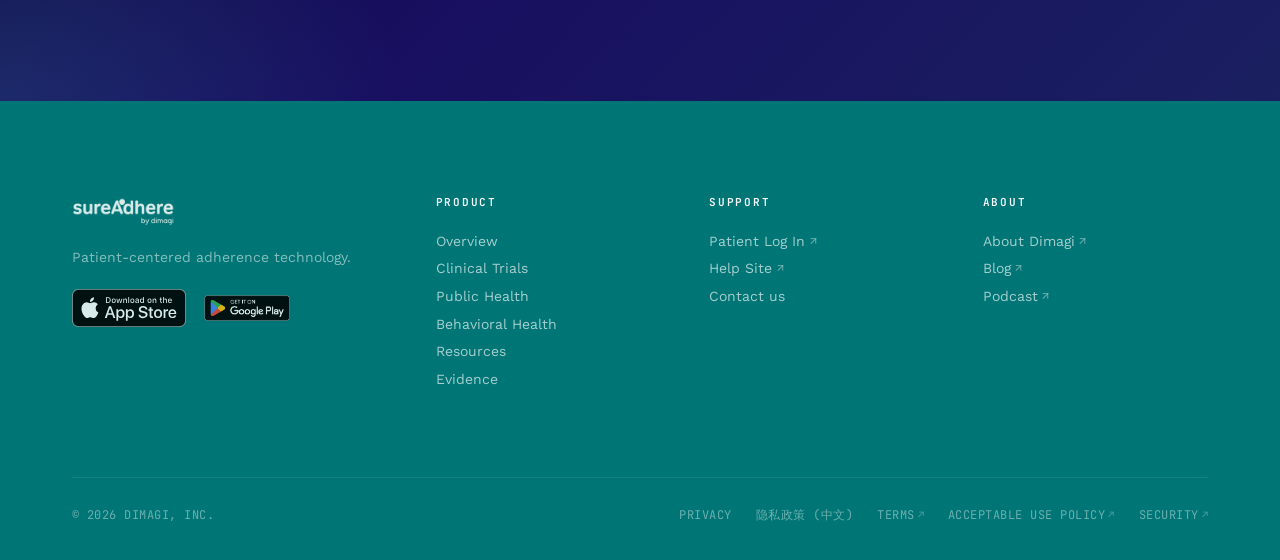
==== commit d8d2d6ca: "Homepage workflow step 2: clearer pill images wording Co-Authored-By: Claude Fable 5.2 <noreply@anth" ====
--- a/index.html
+++ b/index.html
@@ -1247,7 +1247,7 @@
         <div class="wf-who"><i class="wf-who-p"></i><span class="wf-t">Patient</span></div>
         <h2>One tap opens today's dose.</h2>
         <p>The home screen shows what's due, with a picture of the medication and where they are in treatment.</p>
-        <ul class="wf-facts"><li>Face ID or fingerprint to unlock</li><li>Pill images for each medication</li></ul>
+        <ul class="wf-facts"><li>Face ID or fingerprint to unlock</li><li>Pill images so patients can easily identify each medication</li></ul>
       </div>
     </section>
     <section class="wf-step" id="wf-s3" data-step="3">
